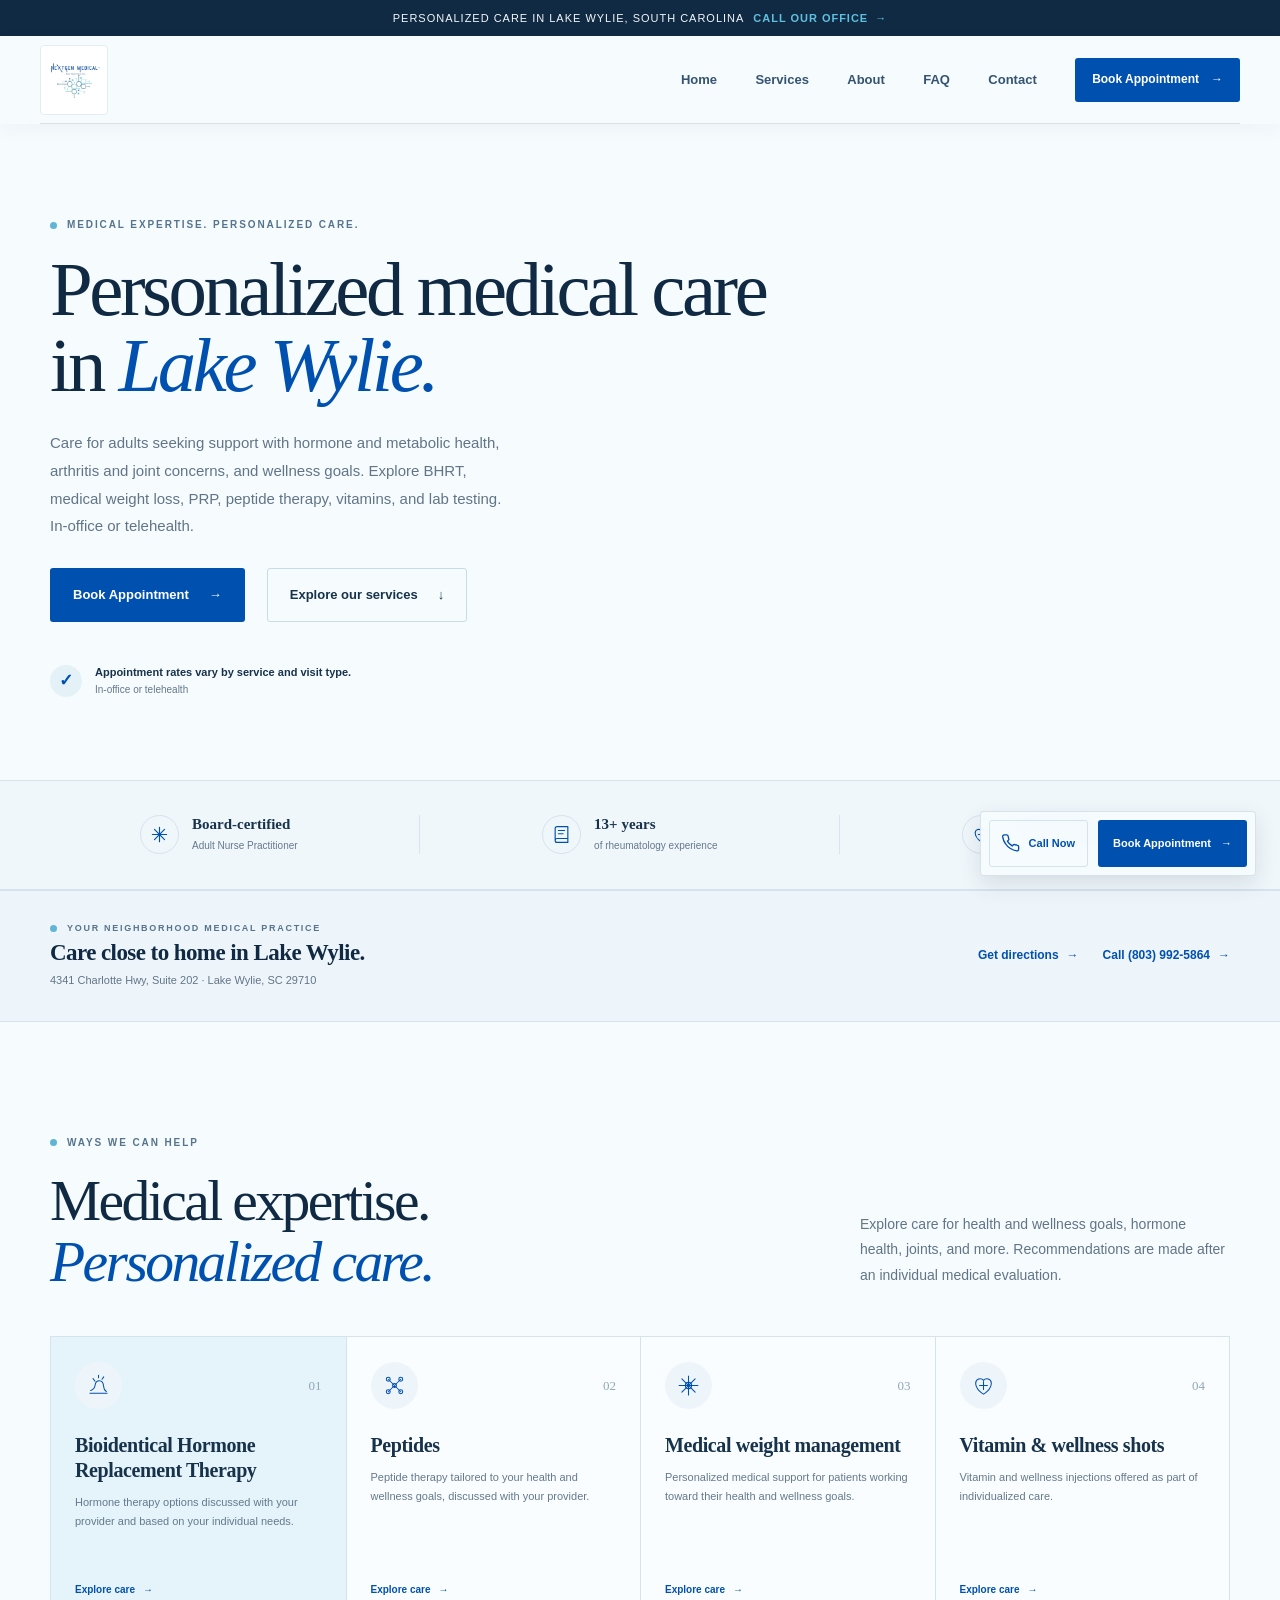
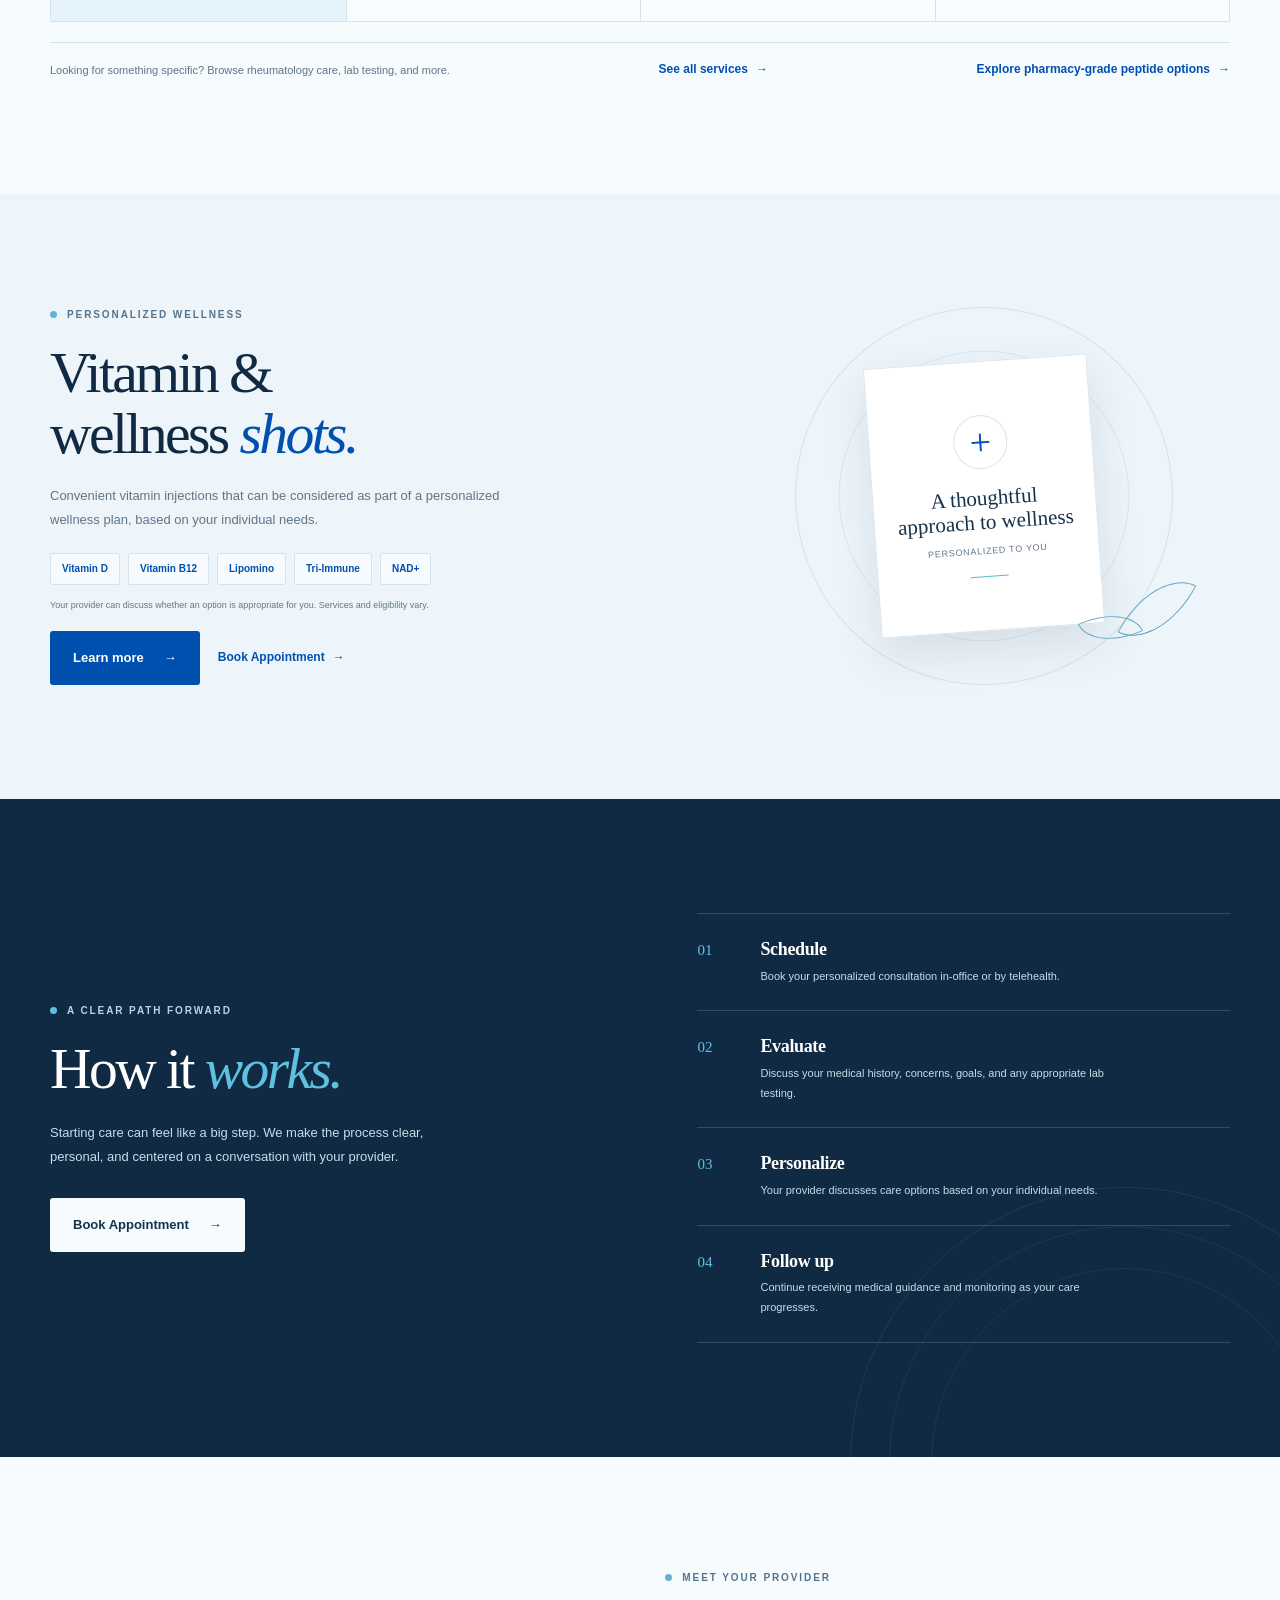
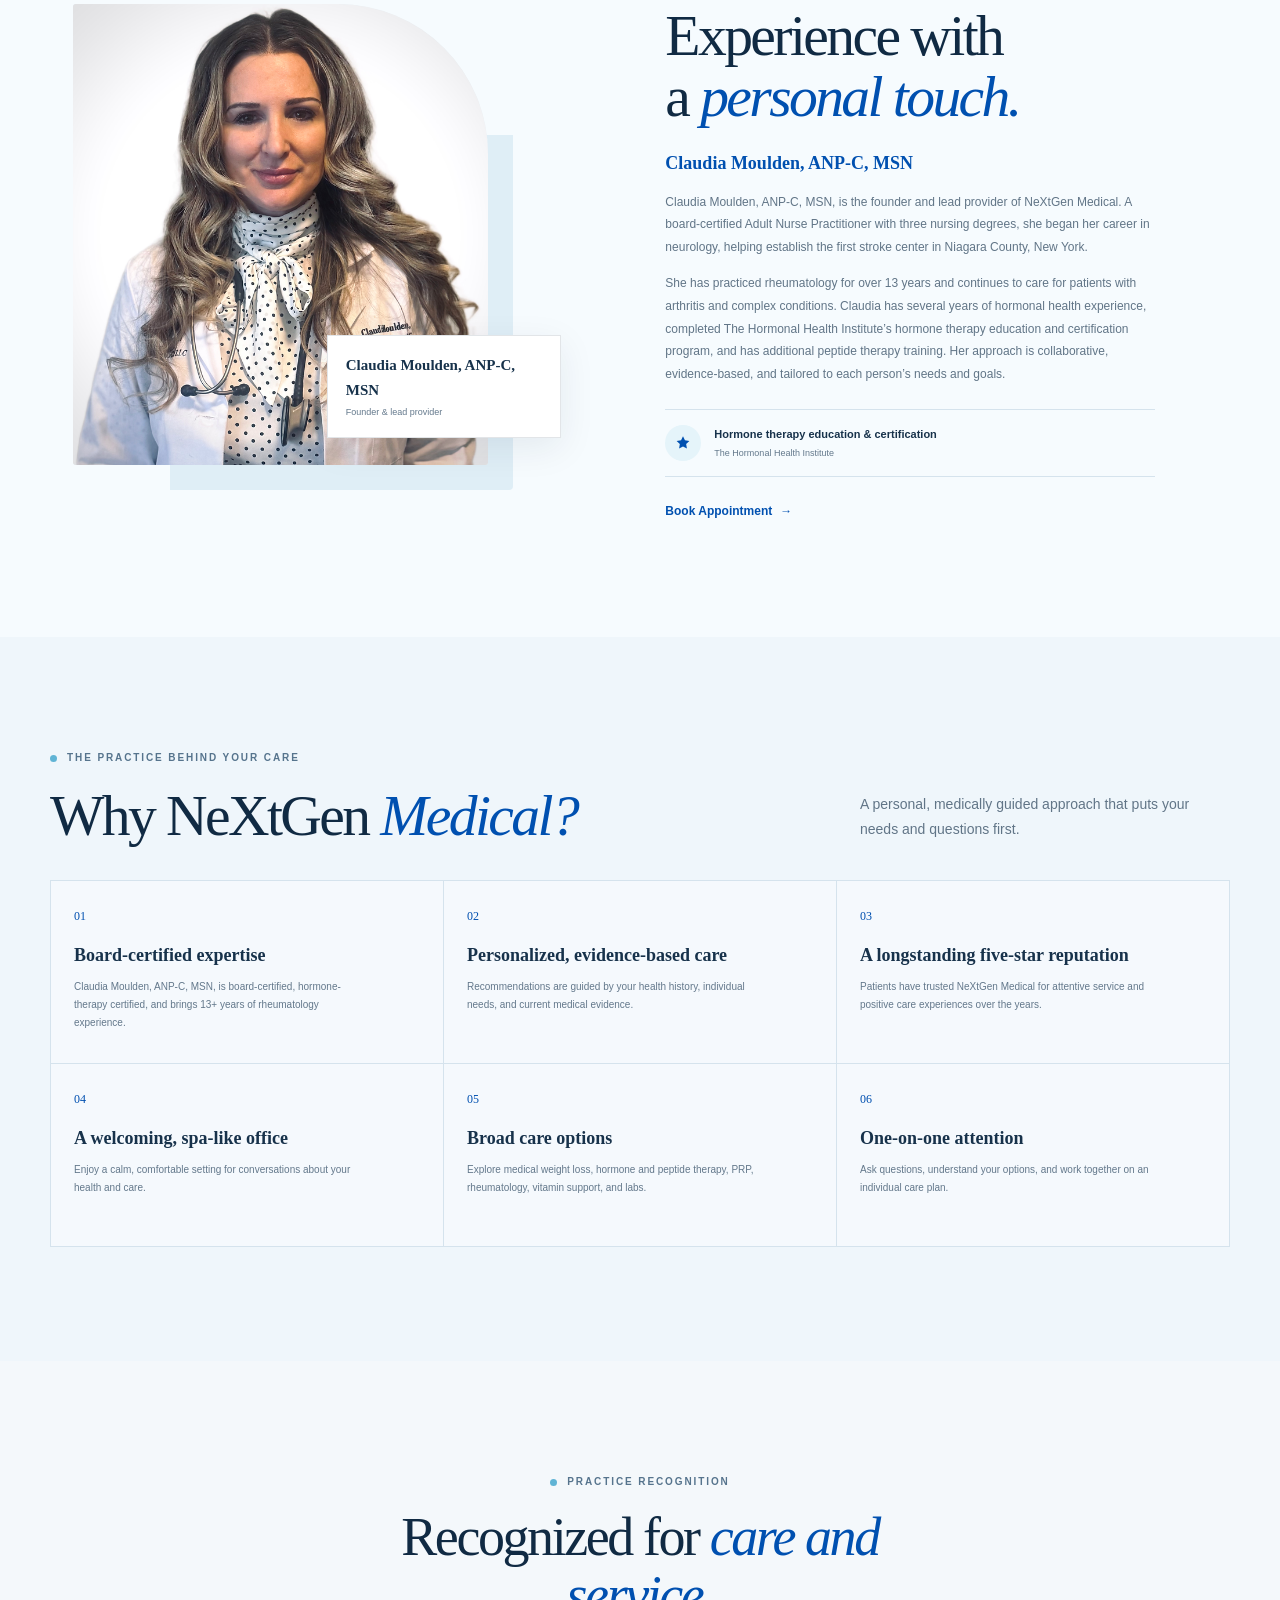
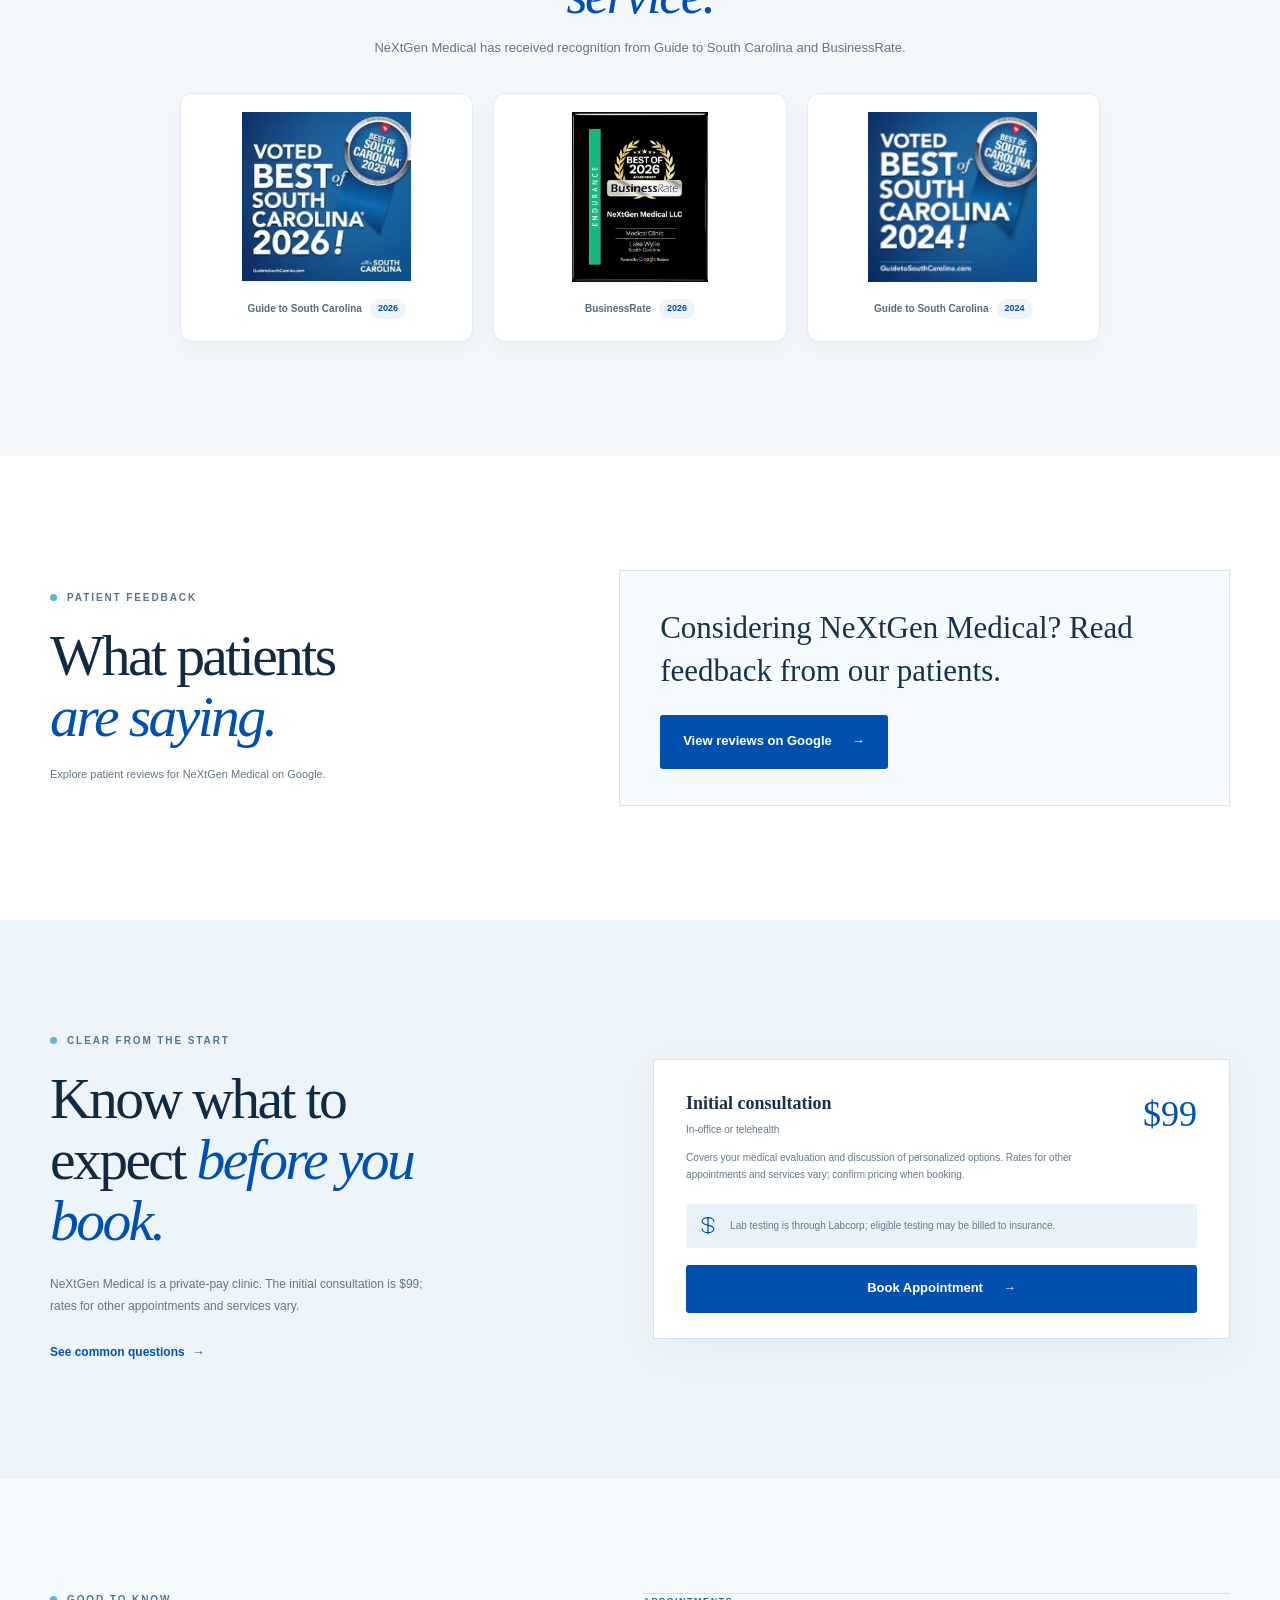
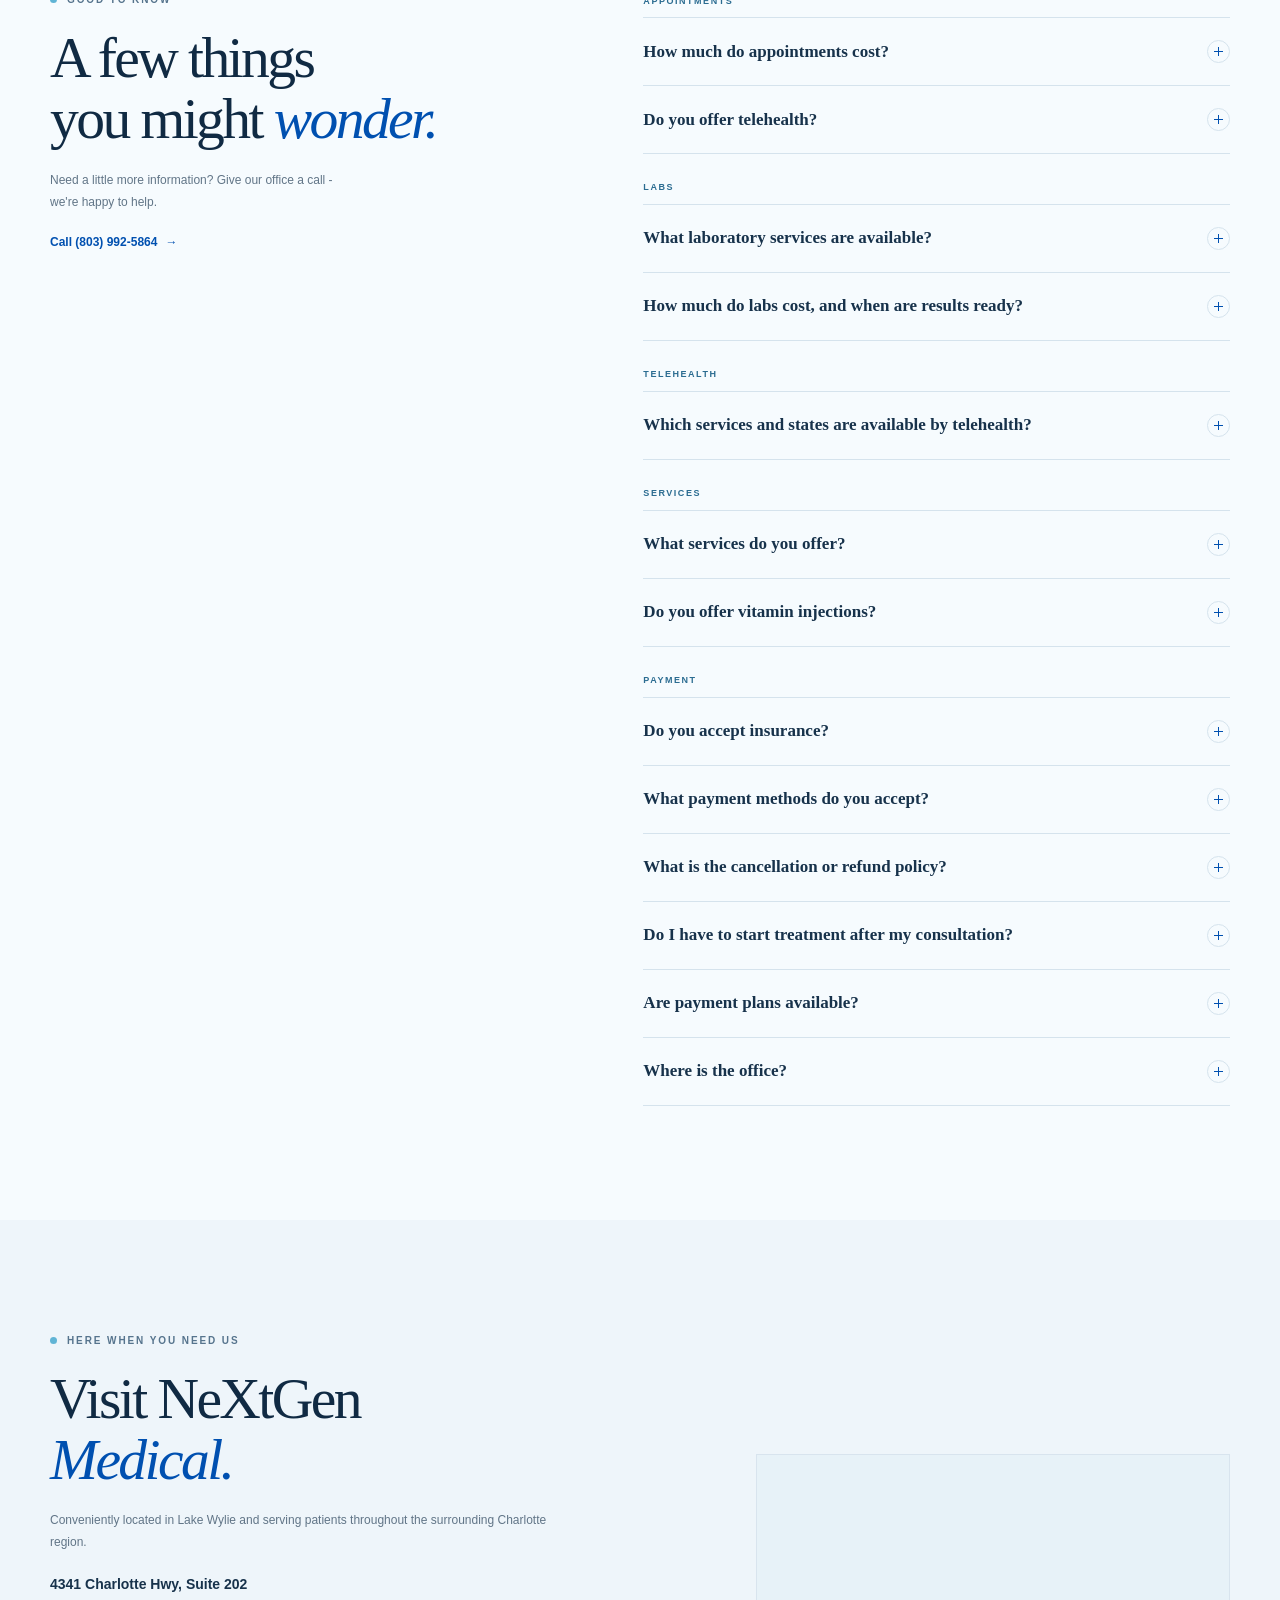
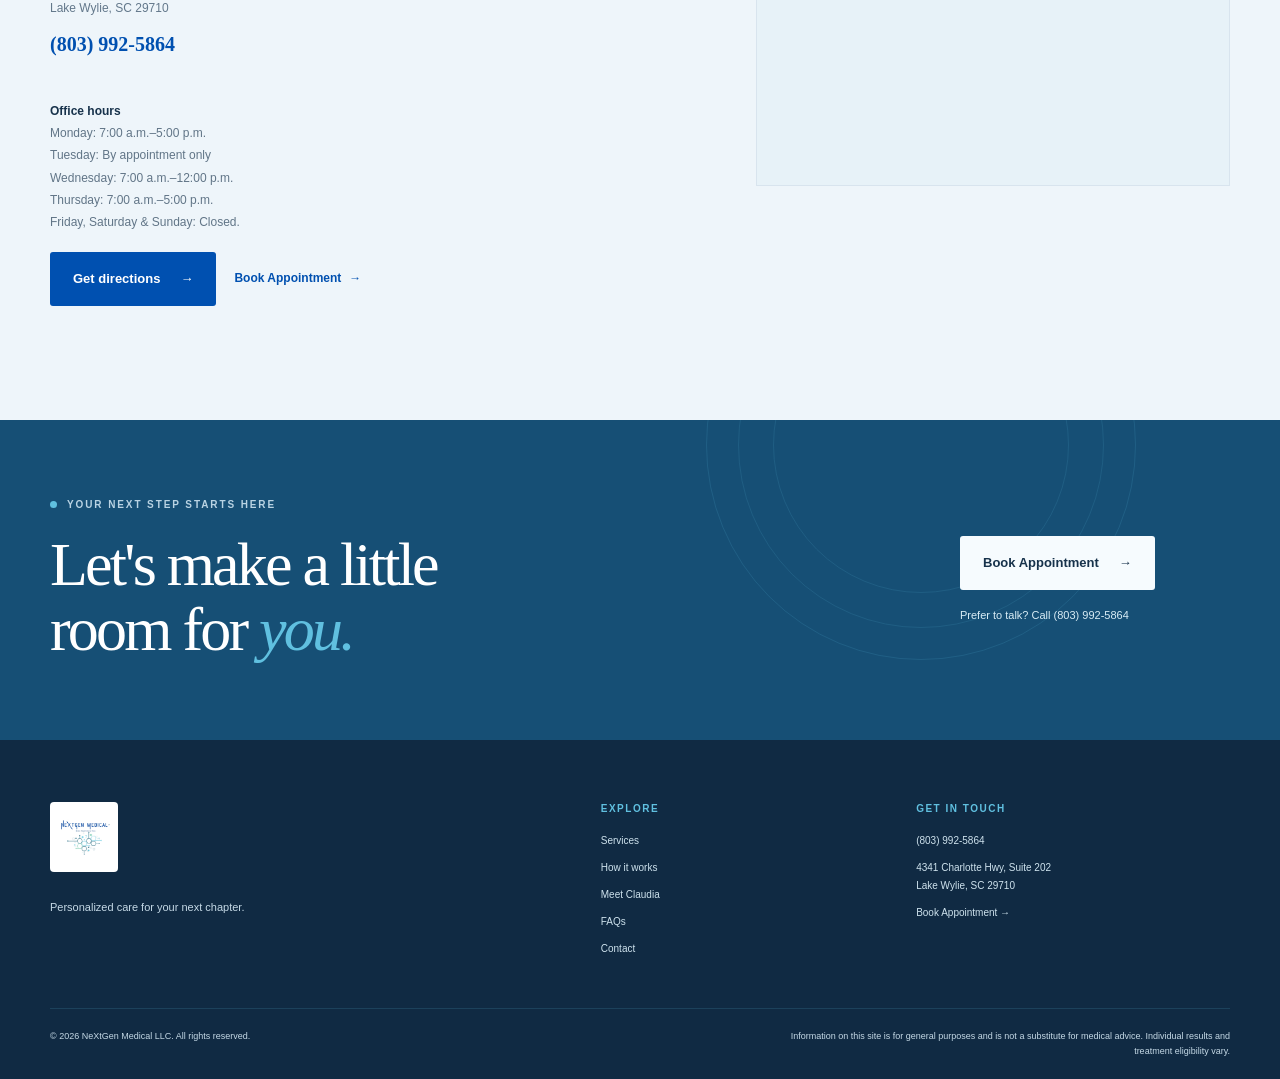
==== index.html @ d9eefd18 "Publish pending site updates Co-authored-by: Copilot <223556219+Copilot@users.noreply.github.com>" ====
<!doctype html>
<html lang="en">
  <head>
    <meta charset="utf-8">
    <meta name="viewport" content="width=device-width, initial-scale=1">
    <meta name="theme-color" content="#f6fbfe">
    <meta
      name="description"
      content="Adult medical care in Lake Wylie, SC: bioidentical hormone therapy, weight loss, arthritis and rheumatology care, PRP, peptides, vitamins, and labs."
    >
    <title>NeXtGen Medical | Adult Medical Care in Lake Wylie, SC</title>
    <link rel="canonical" href="https://www.nextgenmedicalllc.com/">
    <meta property="og:type" content="website">
    <meta property="og:site_name" content="NeXtGen Medical">
    <meta property="og:title" content="NeXtGen Medical | Adult Medical Care in Lake Wylie, SC">
    <meta property="og:description" content="Explore hormone therapy, medical weight loss, rheumatology, PRP, peptides, vitamins, and diagnostic lab care for adults in Lake Wylie, SC.">
    <meta property="og:url" content="https://www.nextgenmedicalllc.com/">
    <meta name="twitter:card" content="summary">
    <script type="application/ld+json">
      {
        "@context": "https://schema.org",
        "@type": "MedicalClinic",
        "name": "NeXtGen Medical LLC",
        "url": "https://www.nextgenmedicalllc.com/",
        "logo": "https://www.nextgenmedicalllc.com/assets/nextgen-medical-logo.avif",
        "telephone": "+1-803-992-5864",
        "description": "Adult medical care in Lake Wylie, South Carolina, including bioidentical hormone therapy, medical weight loss, peptide therapy, PRP, rheumatology, vitamin support, and diagnostic lab testing.",
        "address": {
          "@type": "PostalAddress",
          "streetAddress": "4341 Charlotte Hwy, Suite 202",
          "addressLocality": "Lake Wylie",
          "addressRegion": "SC",
          "postalCode": "29710",
          "addressCountry": "US"
        },
        "areaServed": {
          "@type": "City",
          "name": "Lake Wylie"
        },
        "openingHoursSpecification": [
          {
            "@type": "OpeningHoursSpecification",
            "dayOfWeek": [
              "https://schema.org/Monday",
              "https://schema.org/Thursday"
            ],
            "opens": "07:00",
            "closes": "17:00"
          },
          {
            "@type": "OpeningHoursSpecification",
            "dayOfWeek": "https://schema.org/Wednesday",
            "opens": "07:00",
            "closes": "12:00"
          },
          {
            "@type": "OpeningHoursSpecification",
            "dayOfWeek": "https://schema.org/Tuesday",
            "description": "By appointment only"
          }
        ],
        "founder": {
          "@type": "Person",
          "name": "Claudia Moulden",
          "jobTitle": "Board-certified Adult Nurse Practitioner",
          "honorificSuffix": "ANP-C, MSN"
        }
      }
    </script>
    <link rel="stylesheet" href="styles.min.css">
    <script src="script.min.js" defer></script>
  </head>
  <body>
    <a class="skip-link" href="#main">Skip to content</a>

    <div class="announcement">
      <span>Personalized care in Lake Wylie, South Carolina</span>
      <a href="tel:+18039925864">Call our office <span aria-hidden="true">&rarr;</span></a>
    </div>

    <header class="site-header">
      <div class="header-inner">
        <a class="brand" href="#top" aria-label="NeXtGen Medical home">
          <img class="brand-mark" src="assets/nextgen-medical-logo.avif" alt="" aria-hidden="true">
        </a>

        <button
          class="menu-toggle"
          type="button"
          aria-expanded="false"
          aria-controls="primary-navigation"
          aria-label="Open navigation menu"
        >
          <span></span>
          <span></span>
        </button>

        <nav class="site-nav" id="primary-navigation" aria-label="Main navigation">
          <a href="index.html">Home</a>
          <a href="services.html">Services</a>
          <a href="about.html">About</a>
          <a href="faq.html">FAQ</a>
          <a href="contact.html">Contact</a>
          <a class="button button-small button-dark nav-cta" href="https://d2oe0ra32qx05a.cloudfront.net/?practiceKey=k_1_97990" target="_blank" rel="noopener noreferrer">Book Appointment <span aria-hidden="true">&rarr;</span></a>
        </nav>
      </div>
    </header>

    <main id="main">
      <section class="hero section-wrap" id="top">
        <div class="hero-copy">
          <p class="eyebrow"><span class="eyebrow-dot"></span> Medical expertise. Personalized care.</p>
          <h1>Personalized medical care in <em>Lake Wylie.</em></h1>
          <p class="hero-intro">
            Care for adults seeking support with hormone and metabolic health, arthritis and
            joint concerns, and wellness goals. Explore BHRT, medical weight loss, PRP,
            peptide therapy, vitamins, and lab testing. In-office or telehealth.
          </p>
          <div class="hero-actions">
            <a class="button button-dark" href="https://d2oe0ra32qx05a.cloudfront.net/?practiceKey=k_1_97990" target="_blank" rel="noopener noreferrer">Book Appointment <span aria-hidden="true">&rarr;</span></a>
            <a class="button button-outline" href="services.html">Explore our services <span aria-hidden="true">&darr;</span></a>
          </div>
          <div class="hero-proof" aria-label="Practice highlights">
            <span class="proof-check" aria-hidden="true">&check;</span>
            <p><strong>Appointment rates vary by service and visit type.</strong><br>In-office or telehealth</p>
          </div>
        </div>
      </section>

      <section class="trust-strip" aria-label="Practice credentials">
        <div class="trust-inner">
          <div class="trust-item">
            <span class="trust-icon" aria-hidden="true">
              <svg viewBox="0 0 24 24" fill="none"><path d="M12 3v18M3 12h18M5.64 5.64l12.72 12.72m0-12.72L5.64 18.36" /></svg>
            </span>
            <span><strong>Board-certified</strong><small>Adult Nurse Practitioner</small></span>
          </div>
          <span class="trust-divider" aria-hidden="true"></span>
          <div class="trust-item">
            <span class="trust-icon" aria-hidden="true">
              <svg viewBox="0 0 24 24" fill="none"><path d="M4 19.5A2.5 2.5 0 0 1 6.5 17H20M6.5 2H20v20H6.5A2.5 2.5 0 0 1 4 19.5v-15A2.5 2.5 0 0 1 6.5 2Z" /><path d="M8 7h8M8 11h6" /></svg>
            </span>
            <span><strong>13+ years</strong><small>of rheumatology experience</small></span>
          </div>
          <span class="trust-divider" aria-hidden="true"></span>
          <div class="trust-item">
            <span class="trust-icon" aria-hidden="true">
              <svg viewBox="0 0 24 24" fill="none"><path d="M12 21s-8-4.35-8-11a4.5 4.5 0 0 1 8-2.83A4.5 4.5 0 0 1 20 10c0 6.65-8 11-8 11Z" /><path d="M8 12h8" /></svg>
            </span>
            <span><strong>Care that fits</strong><small>In-office and telehealth visits</small></span>
          </div>
        </div>
      </section>

      <section class="local-visit" aria-label="Visit our Lake Wylie office">
        <div class="section-wrap local-visit-inner">
          <div>
            <p class="eyebrow"><span class="eyebrow-dot"></span> Your neighborhood medical practice</p>
            <p class="local-visit-title">Care close to home in Lake Wylie.</p>
            <p class="local-visit-address">4341 Charlotte Hwy, Suite 202 <span aria-hidden="true">·</span> Lake Wylie, SC 29710</p>
          </div>
          <div class="local-visit-actions">
            <a class="text-link text-link-dark" href="https://maps.google.com/?q=4341+Charlotte+Highway+Suite+202+Lake+Wylie+SC+29710" target="_blank" rel="noopener noreferrer">Get directions <span aria-hidden="true">&rarr;</span></a>
            <a class="text-link text-link-dark" href="tel:+18039925864">Call (803) 992-5864 <span aria-hidden="true">&rarr;</span></a>
          </div>
        </div>
      </section>

      <section class="services section-wrap section-pad" id="services">
        <div class="section-heading">
          <div>
            <p class="eyebrow"><span class="eyebrow-dot"></span> Ways we can help</p>
            <h2>Medical expertise.<br><em>Personalized care.</em></h2>
          </div>
          <p class="section-lead">
            Explore care for health and wellness goals, hormone health, joints, and more.
            Recommendations are made after an individual medical evaluation.
          </p>
        </div>

        <div class="service-grid">
          <article class="service-card service-card-featured">
            <div class="service-card-top">
              <span class="service-icon" aria-hidden="true">
                <svg viewBox="0 0 32 32" fill="none"><path d="M6 22.5c3.6-1.2 5.3-3.7 5.7-7.1.4-3.5 2.3-5.6 5.3-5.6 3.6 0 5.3 3.2 5.5 7.1.2 3.4 1.1 5.3 3.5 6.8" /><path d="M5 26h22M11.5 10.5 9 7m11.5 1 2.2-3M16 6V3" /></svg>
              </span>
              <span class="card-number">01</span>
            </div>
            <h3>Bioidentical Hormone Replacement Therapy</h3>
            <p>Hormone therapy options discussed with your provider and based on your individual needs.</p>
            <a href="services/hormone-therapy.html">Explore care <span aria-hidden="true">&rarr;</span></a>
          </article>

          <article class="service-card">
            <div class="service-card-top">
              <span class="service-icon" aria-hidden="true">
                <svg viewBox="0 0 32 32" fill="none"><path d="m8 8 16 16m0-16L8 24M8 8h.01M24 8h.01M8 24h.01M24 24h.01M16 16h.01" /><circle cx="8" cy="8" r="2.5" /><circle cx="24" cy="8" r="2.5" /><circle cx="8" cy="24" r="2.5" /><circle cx="24" cy="24" r="2.5" /><circle cx="16" cy="16" r="2.5" /></svg>
              </span>
              <span class="card-number">02</span>
            </div>
            <h3>Peptides</h3>
            <p>Peptide therapy tailored to your health and wellness goals, discussed with your provider.</p>
            <a href="services/peptides.html">Explore care <span aria-hidden="true">&rarr;</span></a>
          </article>

          <article class="service-card">
            <div class="service-card-top">
              <span class="service-icon" aria-hidden="true">
                <svg viewBox="0 0 32 32" fill="none"><path d="M16 4v24M4 16h24M7.51 7.51l16.98 16.98m0-16.98L7.51 24.49" /><circle cx="16" cy="16" r="4" /></svg>
              </span>
              <span class="card-number">03</span>
            </div>
            <h3>Medical weight management</h3>
            <p>Personalized medical support for patients working toward their health and wellness goals.</p>
            <a href="services/weight-management.html">Explore care <span aria-hidden="true">&rarr;</span></a>
          </article>

          <article class="service-card">
            <div class="service-card-top">
              <span class="service-icon" aria-hidden="true">
                <svg viewBox="0 0 32 32" fill="none"><path d="M16 27s-10-5.6-10-14a5.7 5.7 0 0 1 10-3.6A5.7 5.7 0 0 1 26 13c0 8.4-10 14-10 14Z" /><path d="M11 16h10M16 11v10" /></svg>
              </span>
              <span class="card-number">04</span>
            </div>
            <h3>Vitamin &amp; wellness shots</h3>
            <p>Vitamin and wellness injections offered as part of individualized care.</p>
            <a href="services/vitamins.html">Explore care <span aria-hidden="true">&rarr;</span></a>
          </article>
        </div>
        <div class="services-more">
          <p>Looking for something specific? Browse rheumatology care, lab testing, and more.</p>
          <a class="text-link text-link-dark" href="services.html">See all services <span aria-hidden="true">&rarr;</span></a>
          <a class="text-link text-link-dark" href="services/peptides.html">Explore pharmacy-grade peptide options <span aria-hidden="true">&rarr;</span></a>
        </div>
      </section>

      <section class="vitamin-feature section-pad" id="vitamins">
        <div class="section-wrap vitamin-inner">
          <div class="vitamin-copy">
            <p class="eyebrow"><span class="eyebrow-dot"></span> Personalized wellness</p>
            <h2>Vitamin &amp;<br>wellness <em>shots.</em></h2>
            <p>Convenient vitamin injections that can be considered as part of a personalized wellness plan, based on your individual needs.</p>
            <div class="vitamin-options" aria-label="Available vitamin and wellness injections">
              <span>Vitamin D</span>
              <span>Vitamin B12</span>
              <span>Lipomino</span>
              <span>Tri-Immune</span>
              <span>NAD+</span>
            </div>
            <p class="vitamin-disclaimer">Your provider can discuss whether an option is appropriate for you. Services and eligibility vary.</p>
            <div class="vitamin-actions">
              <a class="button button-dark" href="services/vitamins.html">Learn more <span aria-hidden="true">&rarr;</span></a>
              <a class="text-link text-link-dark" href="https://d2oe0ra32qx05a.cloudfront.net/?practiceKey=k_1_97990" target="_blank" rel="noopener noreferrer">Book Appointment <span aria-hidden="true">&rarr;</span></a>
            </div>
          </div>
          <div class="vitamin-visual" aria-hidden="true">
            <span class="vitamin-circle vitamin-circle-one"></span>
            <span class="vitamin-circle vitamin-circle-two"></span>
            <div class="vitamin-card">
              <span class="vitamin-symbol">+</span>
              <span class="vitamin-card-title">A thoughtful<br>approach to wellness</span>
              <span class="vitamin-card-note">Personalized to you</span>
              <span class="vitamin-card-lines"></span>
            </div>
            <span class="vitamin-leaf vitamin-leaf-one"></span>
            <span class="vitamin-leaf vitamin-leaf-two"></span>
          </div>
        </div>
      </section>

      <section class="approach section-pad" id="approach">
        <div class="section-wrap approach-inner">
          <div class="approach-copy">
            <p class="eyebrow eyebrow-light"><span class="eyebrow-dot"></span> A clear path forward</p>
            <h2>How it <em>works.</em></h2>
            <p>
              Starting care can feel like a big step. We make the process clear, personal,
              and centered on a conversation with your provider.
            </p>
            <a class="button button-light" href="https://d2oe0ra32qx05a.cloudfront.net/?practiceKey=k_1_97990" target="_blank" rel="noopener noreferrer">Book Appointment <span aria-hidden="true">&rarr;</span></a>
          </div>
          <div class="approach-steps">
            <article class="step">
              <span class="step-number">01</span>
              <div><h3>Schedule</h3><p>Book your personalized consultation in-office or by telehealth.</p></div>
            </article>
            <article class="step">
              <span class="step-number">02</span>
              <div><h3>Evaluate</h3><p>Discuss your medical history, concerns, goals, and any appropriate lab testing.</p></div>
            </article>
            <article class="step">
              <span class="step-number">03</span>
              <div><h3>Personalize</h3><p>Your provider discusses care options based on your individual needs.</p></div>
            </article>
            <article class="step">
              <span class="step-number">04</span>
              <div><h3>Follow up</h3><p>Continue receiving medical guidance and monitoring as your care progresses.</p></div>
            </article>
          </div>
          <span class="approach-orbit" aria-hidden="true"></span>
        </div>
      </section>

      <section class="provider section-wrap section-pad" id="provider">
        <div class="provider-photo-wrap">
          <img
            src="assets/claudia-moulden.avif"
            alt="Claudia Moulden, ANP-C, MSN, board-certified Adult Nurse Practitioner at NeXtGen Medical"
            loading="lazy"
            decoding="async"
          >
          <div class="provider-note"><strong>Claudia Moulden, ANP-C, MSN</strong><small>Founder &amp; lead provider</small></div>
          <span class="provider-blob" aria-hidden="true"></span>
        </div>
        <div class="provider-copy">
          <p class="eyebrow"><span class="eyebrow-dot"></span> Meet your provider</p>
          <h2>Experience with<br>a <em>personal touch.</em></h2>
          <p class="provider-name">Claudia Moulden, ANP-C, MSN</p>
          <p>
            Claudia Moulden, ANP-C, MSN, is the founder and lead provider of NeXtGen
            Medical. A board-certified Adult Nurse Practitioner with three nursing
            degrees, she began her career in neurology, helping establish the first
            stroke center in Niagara County, New York.
          </p>
          <p>
            She has practiced rheumatology for over 13 years and continues to care
            for patients with arthritis and complex conditions. Claudia has several
            years of hormonal health experience, completed The Hormonal Health
            Institute’s hormone therapy education and certification program, and has
            additional peptide therapy training. Her approach is collaborative,
            evidence-based, and tailored to each person’s needs and goals.
          </p>
          <div class="credential">
            <span class="credential-icon" aria-hidden="true">
              <svg viewBox="0 0 24 24" fill="none"><path d="m12 3 2.6 5.3 5.9.9-4.3 4.2 1 5.9-5.2-2.8-5.2 2.8 1-5.9-4.3-4.2 5.9-.9L12 3Z" /></svg>
            </span>
            <span><strong>Hormone therapy education &amp; certification</strong><small>The Hormonal Health Institute</small></span>
          </div>
          <a class="text-link text-link-dark" href="https://d2oe0ra32qx05a.cloudfront.net/?practiceKey=k_1_97990" target="_blank" rel="noopener noreferrer">Book Appointment <span aria-hidden="true">&rarr;</span></a>
        </div>
      </section>

      <section class="why section-pad" id="why">
        <div class="section-wrap">
          <div class="section-heading">
            <div>
              <p class="eyebrow"><span class="eyebrow-dot"></span> The practice behind your care</p>
              <h2>Why NeXtGen <em>Medical?</em></h2>
            </div>
            <p class="section-lead">A personal, medically guided approach that puts your needs and questions first.</p>
          </div>
          <div class="why-grid">
            <article class="why-card"><span class="why-number">01</span><h3>Board-certified expertise</h3><p>Claudia Moulden, ANP-C, MSN, is board-certified, hormone-therapy certified, and brings 13+ years of rheumatology experience.</p></article>
            <article class="why-card"><span class="why-number">02</span><h3>Personalized, evidence-based care</h3><p>Recommendations are guided by your health history, individual needs, and current medical evidence.</p></article>
            <article class="why-card"><span class="why-number">03</span><h3>A longstanding five-star reputation</h3><p>Patients have trusted NeXtGen Medical for attentive service and positive care experiences over the years.</p></article>
            <article class="why-card"><span class="why-number">04</span><h3>A welcoming, spa-like office</h3><p>Enjoy a calm, comfortable setting for conversations about your health and care.</p></article>
            <article class="why-card"><span class="why-number">05</span><h3>Broad care options</h3><p>Explore medical weight loss, hormone and peptide therapy, PRP, rheumatology, vitamin support, and labs.</p></article>
            <article class="why-card"><span class="why-number">06</span><h3>One-on-one attention</h3><p>Ask questions, understand your options, and work together on an individual care plan.</p></article>
          </div>
        </div>
      </section>

      <section class="awards section-pad" aria-labelledby="awards-heading">
        <div class="section-wrap awards-inner">
          <div class="awards-copy">
            <p class="eyebrow"><span class="eyebrow-dot"></span> Practice recognition</p>
            <h2 id="awards-heading">Recognized for <em>care and service.</em></h2>
            <p>NeXtGen Medical has received recognition from Guide to South Carolina and BusinessRate.</p>
          </div>
          <div class="awards-grid">
            <figure class="award-card">
              <img class="award-badge" src="assets/best-of-south-carolina-2026.png" alt="Voted Best of South Carolina 2026 award from Guide to South Carolina" width="185" height="184" loading="lazy" decoding="async">
              <figcaption>Guide to South Carolina <span>2026</span></figcaption>
            </figure>
            <figure class="award-card">
              <img class="award-badge" src="assets/businessrate-best-of-2026.png" alt="BusinessRate Best of 2026 Award Winner plaque for NeXtGen Medical LLC, Medical Clinic, Lake Wylie, South Carolina" width="210" height="263" loading="lazy" decoding="async">
              <figcaption>BusinessRate <span>2026</span></figcaption>
            </figure>
            <figure class="award-card">
              <img class="award-badge" src="assets/best-of-south-carolina-2024.png" alt="Voted Best of South Carolina 2024 award from Guide to South Carolina" width="165" height="165" loading="lazy" decoding="async">
              <figcaption>Guide to South Carolina <span>2024</span></figcaption>
            </figure>
          </div>
        </div>
      </section>

      <section class="testimonials section-pad" id="reviews">
        <div class="section-wrap testimonial-inner">
          <div class="testimonial-heading">
            <p class="eyebrow"><span class="eyebrow-dot"></span> Patient feedback</p>
            <h2>What patients<br><em>are saying.</em></h2>
            <p>Explore patient reviews for NeXtGen Medical on Google.</p>
          </div>
          <div class="testimonial-card">
            <p>Considering NeXtGen Medical? Read feedback from our patients.</p>
            <a class="button button-dark" href="https://share.google/MVL7tBTQsrg0n344Q" target="_blank" rel="noopener noreferrer">View reviews on Google <span aria-hidden="true">&rarr;</span></a>
          </div>
        </div>
      </section>

      <section class="pricing section-pad" id="pricing">
        <div class="section-wrap pricing-inner">
          <div class="pricing-copy">
            <p class="eyebrow"><span class="eyebrow-dot"></span> Clear from the start</p>
            <h2>Know what to<br>expect <em>before you book.</em></h2>
            <p>NeXtGen Medical is a private-pay clinic. The initial consultation is $99; rates for other appointments and services vary.</p>
            <a class="text-link text-link-dark" href="#faq">See common questions <span aria-hidden="true">&rarr;</span></a>
          </div>
          <div class="price-card">
            <div class="price-row">
              <div><span class="price-label">Initial consultation</span><span class="price-detail">In-office or telehealth</span></div>
              <span class="price-amount">$99</span>
            </div>
            <p class="price-includes">Covers your medical evaluation and discussion of personalized options. Rates for other appointments and services vary; confirm pricing when booking.</p>
            <div class="price-footnote">
              <span class="footnote-icon" aria-hidden="true">
                <svg viewBox="0 0 24 24" fill="none"><path d="M12 3v18m-7-5.5C5 18 8 20 12 20s7-2 7-4.5-3-3.5-7-4.5-7-2-7-4.5S8 2 12 2s7 2 7 4.5" /></svg>
              </span>
              Lab testing is through Labcorp; eligible testing may be billed to insurance.
            </div>
            <a class="button button-dark price-cta" href="https://d2oe0ra32qx05a.cloudfront.net/?practiceKey=k_1_97990" target="_blank" rel="noopener noreferrer">Book Appointment <span aria-hidden="true">&rarr;</span></a>
          </div>
        </div>
      </section>

      <section class="faq section-wrap section-pad" id="faq">
        <div class="faq-heading">
          <p class="eyebrow"><span class="eyebrow-dot"></span> Good to know</p>
          <h2>A few things<br>you might <em>wonder.</em></h2>
          <p>Need a little more information? Give our office a call - we're happy to help.</p>
          <a class="text-link text-link-dark" href="tel:+18039925864">Call (803) 992-5864 <span aria-hidden="true">&rarr;</span></a>
        </div>
        <div class="faq-list">
          <h3 class="faq-category">Appointments</h3>
          <details class="faq-item">
            <summary>How much do appointments cost?<span aria-hidden="true"></span></summary>
            <p>The initial consultation is $99, in-office or by telehealth. Rates for other appointments and services vary; check the online scheduler or call the practice to confirm current pricing.</p>
          </details>
          <details class="faq-item">
            <summary>Do you offer telehealth?<span aria-hidden="true"></span></summary>
            <p>Yes. Consultations are available in-office or by telehealth. Ask the practice about availability and whether telehealth is appropriate for the care you are seeking.</p>
          </details>
          <h3 class="faq-category">Labs</h3>
          <details class="faq-item">
            <summary>What laboratory services are available?<span aria-hidden="true"></span></summary>
            <p>Labcorp testing is available. Your provider can discuss which testing may be appropriate for your care.</p>
          </details>
          <details class="faq-item">
            <summary>How much do labs cost, and when are results ready?<span aria-hidden="true"></span></summary>
            <p>Testing costs and result timing depend on the specific test. Eligible Labcorp testing may be billed to insurance. Contact the practice or Labcorp to confirm costs and expected timing before testing.</p>
          </details>
          <h3 class="faq-category">Telehealth</h3>
          <details class="faq-item">
            <summary>Which services and states are available by telehealth?<span aria-hidden="true"></span></summary>
            <p>Availability depends on the service and where you are located. Contact the practice to confirm whether telehealth is available for your needs and location.</p>
          </details>
          <h3 class="faq-category">Services</h3>
          <details class="faq-item">
            <summary>What services do you offer?<span aria-hidden="true"></span></summary>
            <p>Services include medical weight management, hormone therapy, rheumatology care, PRP, joint treatments, peptides, NAD+, vitamin injections, and lab testing. Explore the <a href="services.html">services page</a> for more details.</p>
          </details>
          <details class="faq-item">
            <summary>Do you offer vitamin injections?<span aria-hidden="true"></span></summary>
            <p>The practice lists Vitamin D, Vitamin B12, Lipomino, and Tri-Immune injections. Ask your provider whether an option is appropriate for you.</p>
          </details>
          <h3 class="faq-category">Payment</h3>
          <details class="faq-item">
            <summary>Do you accept insurance?<span aria-hidden="true"></span></summary>
            <p>NeXtGen Medical is a private-pay clinic and does not accept insurance for services or treatments. Eligible Labcorp testing may be billed to insurance.</p>
          </details>
          <details class="faq-item">
            <summary>What payment methods do you accept?<span aria-hidden="true"></span></summary>
            <p>Major credit and debit cards, Apple Pay, and HSA/FSA cards when applicable. Payment is due at the time of service.</p>
          </details>
          <details class="faq-item">
            <summary>What is the cancellation or refund policy?<span aria-hidden="true"></span></summary>
            <p>Policies can depend on the appointment or service. Contact the practice directly for current cancellation and refund terms before booking or purchasing a treatment.</p>
          </details>
          <details class="faq-item">
            <summary>Do I have to start treatment after my consultation?<span aria-hidden="true"></span></summary>
            <p>No. Your provider will discuss appropriate options and any associated costs with you before you decide whether to proceed with treatment.</p>
          </details>
          <details class="faq-item">
            <summary>Are payment plans available?<span aria-hidden="true"></span></summary>
            <p>Financing options may be available depending on your treatment plan. The team can review what's available during your consultation.</p>
          </details>
          <details class="faq-item">
            <summary>Where is the office?<span aria-hidden="true"></span></summary>
            <p>Find NeXtGen Medical at 4341 Charlotte Highway, Suite 202, Lake Wylie, SC 29710.</p>
          </details>
        </div>
      </section>

      <section class="location section-pad" id="contact">
        <div class="section-wrap location-inner">
          <div class="location-copy">
            <p class="eyebrow"><span class="eyebrow-dot"></span> Here when you need us</p>
            <h2>Visit NeXtGen <em>Medical.</em></h2>
            <p>Conveniently located in Lake Wylie and serving patients throughout the surrounding Charlotte region.</p>
            <address>
              <strong>4341 Charlotte Hwy, Suite 202</strong><br>
              Lake Wylie, SC 29710
            </address>
            <a class="location-phone" href="tel:+18039925864">(803) 992-5864</a>
            <p class="location-hours"><strong>Office hours</strong>Monday: 7:00 a.m.–5:00 p.m.<br>Tuesday: By appointment only<br>Wednesday: 7:00 a.m.–12:00 p.m.<br>Thursday: 7:00 a.m.–5:00 p.m.<br>Friday, Saturday &amp; Sunday: Closed.</p>
            <div class="location-actions">
              <a class="button button-dark" href="https://maps.google.com/?q=4341+Charlotte+Highway+Suite+202+Lake+Wylie+SC+29710" target="_blank" rel="noopener noreferrer">Get directions <span aria-hidden="true">&rarr;</span></a>
              <a class="text-link text-link-dark" href="https://d2oe0ra32qx05a.cloudfront.net/?practiceKey=k_1_97990" target="_blank" rel="noopener noreferrer">Book Appointment <span aria-hidden="true">&rarr;</span></a>
            </div>
          </div>
          <div class="location-map-wrap">
            <iframe
              class="location-map"
              src="https://www.google.com/maps?q=4341+Charlotte+Hwy,+Suite+202,+Lake+Wylie,+SC+29710&amp;output=embed"
              title="Google Map showing NeXtGen Medical at 4341 Charlotte Hwy, Suite 202, Lake Wylie, SC 29710"
              loading="lazy"
              referrerpolicy="no-referrer-when-downgrade"
            ></iframe>
          </div>
        </div>
      </section>

      <section class="final-cta">
        <div class="final-cta-inner section-wrap">
          <div>
            <p class="eyebrow eyebrow-light"><span class="eyebrow-dot"></span> Your next step starts here</p>
            <h2>Let's make a little<br>room for <em>you.</em></h2>
          </div>
          <div class="final-cta-actions">
            <a class="button button-light" href="https://d2oe0ra32qx05a.cloudfront.net/?practiceKey=k_1_97990" target="_blank" rel="noopener noreferrer">Book Appointment <span aria-hidden="true">&rarr;</span></a>
            <a class="final-phone" href="tel:+18039925864">Prefer to talk? Call (803) 992-5864</a>
          </div>
          <span class="cta-sun" aria-hidden="true"></span>
        </div>
      </section>
    </main>

    <footer class="site-footer">
      <div class="section-wrap footer-main">
        <div class="footer-brand">
          <a class="brand brand-light" href="#top" aria-label="NeXtGen Medical home">
            <img class="brand-mark" src="assets/nextgen-medical-logo.avif" alt="" aria-hidden="true">
          </a>
          <p>Personalized care for your next chapter.</p>
        </div>
        <div class="footer-column">
          <h2>Explore</h2>
          <a href="services.html">Services</a>
          <a href="#approach">How it works</a>
          <a href="about.html">Meet Claudia</a>
          <a href="faq.html">FAQs</a>
          <a href="contact.html">Contact</a>
        </div>
        <div class="footer-column">
          <h2>Get in touch</h2>
          <a href="tel:+18039925864">(803) 992-5864</a>
          <a href="contact.html">4341 Charlotte Hwy, Suite 202<br>Lake Wylie, SC 29710</a>
          <a href="https://d2oe0ra32qx05a.cloudfront.net/?practiceKey=k_1_97990" target="_blank" rel="noopener noreferrer">Book Appointment <span aria-hidden="true">&rarr;</span></a>
        </div>
      </div>
      <div class="section-wrap footer-bottom">
        <p>&copy; <span id="current-year">2026</span> NeXtGen Medical LLC. All rights reserved.</p>
        <p>Information on this site is for general purposes and is not a substitute for medical advice. Individual results and treatment eligibility vary.</p>
      </div>
    </footer>

    <div class="mobile-booking" aria-label="Quick contact">
      <a class="mobile-call" href="tel:+18039925864" aria-label="Call NeXtGen Medical">
        <svg viewBox="0 0 24 24" fill="none" aria-hidden="true"><path d="M21 16.4v3a2 2 0 0 1-2.2 2A19.8 19.8 0 0 1 10.2 18a19.5 19.5 0 0 1-6-6 19.8 19.8 0 0 1-3.4-8.6A2 2 0 0 1 2.8 1.2h3a2 2 0 0 1 2 1.7c.1 1 .4 2 .7 2.9a2 2 0 0 1-.5 2.1L6.8 9.1a16 16 0 0 0 6 6l1.2-1.2a2 2 0 0 1 2.1-.5c.9.3 1.9.6 2.9.7a2 2 0 0 1 2 2.3Z" /></svg>
      </a>
      <a class="button button-dark" href="https://d2oe0ra32qx05a.cloudfront.net/?practiceKey=k_1_97990" target="_blank" rel="noopener noreferrer">Book Appointment <span aria-hidden="true">&rarr;</span></a>
    </div>
  </body>
</html>
---- styles.min.css ----
:root{color-scheme:light;--ink:#17324b;--ink-deep:#102a43;--muted:#617587;--brand-blue:#0050b0;--brand-aqua:#60c0e0;--cream:#f6fbfe;--cream-deep:#eaf5fa;--white:#fff;--line:#d5e3ed;--serif:"Iowan Old Style","Palatino Linotype","Book Antiqua",Georgia,serif;--sans:"Avenir Next",Avenir,"Segoe UI",sans-serif;--content:1180px;}*{box-sizing:border-box;}html{scroll-behavior:smooth;scroll-padding-top:108px;}body{margin:0;background:var(--cream);color:var(--ink);font-family:var(--sans);font-size:16px;line-height:1.65;-webkit-font-smoothing:antialiased;}body,button,a{-webkit-tap-highlight-color:transparent;}img,svg{display:block;}img{max-width:100%;}a{color:inherit;text-decoration:none;}button,a{touch-action:manipulation;}a:focus-visible,button:focus-visible,summary:focus-visible{outline:3px solid #0050b0;outline-offset:4px;}.skip-link{position:fixed;z-index:20;top:10px;left:10px;transform:translateY(-150%);border-radius:4px;padding:10px 14px;background:var(--white);color:var(--ink);font-weight:700;}.skip-link:focus{transform:translateY(0);}.section-wrap{width:min(var(--content),calc(100% - 80px));margin-inline:auto;}.section-pad{padding-block:114px;}.announcement{display:flex;min-height:36px;align-items:center;justify-content:center;gap:9px;background:var(--ink-deep);color:#f1f7fb;font-size:11px;font-weight:500;letter-spacing:0.09em;text-transform:uppercase;}.announcement a{color:var(--brand-aqua);font-weight:700;}.announcement a span{margin-left:3px;}.site-header{position:sticky;top:0;z-index:10;background:var(--cream);box-shadow:0 5px 18px rgba(16,42,67,0.04);}.header-inner{display:flex;width:min(1320px,calc(100% - 80px));min-height:88px;align-items:center;justify-content:space-between;margin-inline:auto;border-bottom:1px solid rgba(16,42,67,0.12);}.brand{display:inline-flex;align-items:center;gap:10px;flex-shrink:0;}.brand-mark{width:68px;height:70px;flex:0 0 auto;border:1px solid #e2edf4;border-radius:4px;padding:3px;background:#fff;object-fit:contain;}.site-nav{display:flex;align-items:center;gap:clamp(20px,3vw,42px);color:#355471;font-size:13px;font-weight:600;}.site-nav>a:not(.button){transition:color 160ms ease;}.site-nav>a:not(.button):hover,.footer-column a:hover{color:#007bb9;}.menu-toggle{display:none;}.button{display:inline-flex;min-height:54px;align-items:center;justify-content:center;gap:20px;border:1px solid transparent;border-radius:3px;padding:13px 22px;font-family:var(--sans);font-size:13px;font-weight:700;line-height:1.3;transition:background 170ms ease,color 170ms ease,transform 170ms ease;}.button:hover{transform:translateY(-2px);}.button-dark{background:var(--brand-blue);color:var(--white);}.button-dark:hover{background:var(--ink-deep);}.button-outline{border-color:#c6dce9;background:transparent;color:var(--ink);}.button-outline:hover{border-color:var(--brand-blue);background:#e5f4fa;}.button-small{min-height:44px;gap:12px;padding:10px 16px;font-size:12px;}.button-light{background:var(--cream);color:var(--ink);}.button-light:hover{background:var(--brand-aqua);}.hero{display:grid;min-height:0;grid-template-columns:1fr;align-items:center;padding-block:82px;}.hero-copy{max-width:760px;padding-top:12px;}.eyebrow{display:flex;align-items:center;gap:10px;margin:0 0 20px;color:#56748d;font-size:10px;font-weight:700;letter-spacing:0.19em;line-height:1.4;text-transform:uppercase;}.eyebrow-dot{width:7px;height:7px;border-radius:50%;background:#60b4d5;}h1,h2,h3,p{margin-top:0;}h1,h2{margin-bottom:0;color:var(--ink-deep);font-family:var(--serif);font-weight:400;letter-spacing:-0.045em;}h1{font-size:clamp(54px,6vw,78px);line-height:0.99;}h1 em,h2 em{color:var(--brand-blue);font-weight:400;}.hero-intro{max-width:460px;margin:25px 0 28px;color:#617587;font-size:15px;line-height:1.85;}.hero-actions{display:flex;align-items:center;gap:22px;flex-wrap:wrap;}.text-link{display:inline-flex;align-items:center;gap:8px;color:#56748d;font-size:12px;font-weight:700;}.text-link:hover{color:#007bb9;}.hero-proof{display:flex;align-items:center;gap:13px;margin-top:42px;}.proof-avatars{display:flex;padding-left:2px;}.avatar{display:grid;width:31px;height:31px;place-items:center;border:2px solid var(--cream);border-radius:50%;margin-left:-5px;color:white;font-family:var(--serif);font-size:12px;font-weight:700;}.avatar-one{background:#0050a0;}.avatar-two{background:#60b4d5;}.avatar-three{background:#153b60;}.hero-proof p{margin:0;color:#64798c;font-size:10px;line-height:1.6;}.proof-check{display:grid;width:32px;height:32px;place-items:center;border-radius:50%;background:#e4f2f8;color:var(--brand-blue);font-size:17px;font-weight:700;}.hero-proof strong{color:var(--ink);font-size:11px;}.local-visit{border-block:1px solid var(--line);background:#eef5fa;}.local-visit-inner{display:flex;min-height:130px;align-items:center;justify-content:space-between;gap:24px;padding-block:20px;}.local-visit .eyebrow{margin-bottom:4px;font-size:9px;}.local-visit-title{margin:0;color:var(--ink-deep);font-family:var(--serif);font-size:23px;font-weight:600;letter-spacing:-0.025em;line-height:1.3;}.local-visit-address{margin:3px 0 0;color:var(--muted);font-size:11px;}.local-visit-actions{display:flex;flex-wrap:wrap;gap:24px;}.trust-strip{border-block:1px solid var(--line);background:#f0f7fb;}.trust-inner{display:flex;width:min(1000px,calc(100% - 80px));min-height:108px;align-items:center;justify-content:space-between;gap:28px;margin-inline:auto;}.trust-item{display:flex;align-items:center;gap:13px;}.trust-icon{display:grid;width:39px;height:39px;flex:0 0 39px;place-items:center;border:1px solid #d5e3ed;border-radius:50%;}.trust-icon svg{width:19px;stroke:var(--brand-blue);stroke-linecap:round;stroke-linejoin:round;stroke-width:1.45;}.trust-item strong,.trust-item small{display:block;}.trust-item strong{color:var(--ink);font-family:var(--serif);font-size:15px;font-weight:600;line-height:1.3;}.trust-item small{margin-top:3px;color:#64798c;font-size:10px;}.trust-divider{width:1px;height:39px;background:#d8e4ee;}.section-heading{display:flex;align-items:end;justify-content:space-between;gap:60px;margin-bottom:44px;}h2{font-size:clamp(41px,4.5vw,58px);line-height:1.06;}.section-lead{max-width:370px;margin:0 0 4px;color:var(--muted);font-size:14px;line-height:1.8;}.service-grid{display:grid;grid-template-columns:repeat(4,1fr);border:1px solid var(--line);background:rgba(255,255,255,0.45);}.service-card{display:flex;min-height:284px;flex-direction:column;padding:25px 24px 22px;}.service-card + .service-card{border-left:1px solid var(--line);}.service-card-featured{background:#e5f4fa;}.service-card-top{display:flex;align-items:center;justify-content:space-between;margin-bottom:24px;}.service-icon{display:grid;width:47px;height:47px;place-items:center;border-radius:50%;background:#eef5fa;}.service-icon svg{width:25px;stroke:var(--brand-blue);stroke-linecap:round;stroke-linejoin:round;stroke-width:1.35;}.card-number{color:#91a7b8;font-family:var(--serif);font-size:13px;}.service-card h3,.step h3{margin-bottom:10px;color:var(--ink);font-family:var(--serif);font-size:20px;font-weight:600;letter-spacing:-0.02em;line-height:1.25;}.service-card p{margin-bottom:19px;color:#64798c;font-size:11px;line-height:1.75;}.service-card a{display:inline-flex;align-items:center;gap:8px;margin-top:auto;color:var(--brand-blue);font-size:10px;font-weight:700;}.service-card a:hover{color:#007bb9;}.service-note{margin:15px 0 0;color:#64798c;font-size:10px;}.services-more{display:flex;align-items:center;justify-content:space-between;gap:20px;margin-top:20px;border-top:1px solid var(--line);padding-top:17px;}.services-more p{margin:0;color:var(--muted);font-size:11px;}.vitamin-feature{overflow:hidden;background:#edf5fa;}.vitamin-inner{display:grid;grid-template-columns:1fr 0.9fr;align-items:center;gap:12%;}.vitamin-copy{max-width:490px;}.vitamin-copy>p:not(.eyebrow,.vitamin-disclaimer){margin:20px 0;color:var(--muted);font-size:13px;line-height:1.85;}.vitamin-options{display:flex;flex-wrap:wrap;gap:8px;margin-top:21px;}.vitamin-options span{border:1px solid #d5e3ed;border-radius:2px;padding:7px 11px;background:rgba(255,255,255,0.6);color:var(--brand-blue);font-size:10px;font-weight:700;}.vitamin-disclaimer{margin:13px 0 18px;color:#63788b;font-size:9px;line-height:1.65;}.vitamin-actions,.location-actions{display:flex;align-items:center;gap:18px;flex-wrap:wrap;}.vitamin-visual{position:relative;display:grid;min-height:355px;place-items:center;}.vitamin-circle{position:absolute;display:block;width:min(100%,350px);aspect-ratio:1;border:1px solid #d5e3ed;border-radius:50%;}.vitamin-circle-one{transform:scale(0.83);}.vitamin-circle-two{transform:scale(1.08);}.vitamin-card{position:relative;z-index:1;display:flex;width:224px;min-height:270px;flex-direction:column;align-items:center;justify-content:center;border:1px solid #d8e4ee;background:var(--white);box-shadow:0 18px 45px rgba(16,42,67,0.11);text-align:center;transform:rotate(-4deg);}.vitamin-symbol{display:grid;width:54px;height:54px;place-items:center;border:1px solid #d5e3ed;border-radius:50%;color:#0050b0;font-family:var(--serif);font-size:38px;line-height:1;}.vitamin-card-title{margin-top:18px;color:var(--ink);font-family:var(--serif);font-size:21px;line-height:1.13;}.vitamin-card-note{margin-top:10px;color:#63788b;font-size:9px;letter-spacing:0.08em;text-transform:uppercase;}.vitamin-card-lines{width:38px;height:1px;margin-top:17px;background:#60b4d5;}.vitamin-leaf{position:absolute;z-index:2;width:48px;height:78px;border:1.5px solid #60a9c4;border-radius:100% 0 100% 0;}.vitamin-leaf-one{right:10%;bottom:26px;transform:rotate(28deg);}.vitamin-leaf-two{right:21%;bottom:18px;width:33px;height:57px;transform:rotate(66deg);}.approach{overflow:hidden;position:relative;background:var(--ink-deep);color:#eff6fb;}.approach-inner{display:grid;grid-template-columns:0.95fr 1fr;align-items:center;gap:12%;}.approach-copy{position:relative;z-index:1;}.eyebrow-light{color:#b9d3e3;}.eyebrow-light .eyebrow-dot{background:var(--brand-aqua);}.approach h2,.final-cta h2{color:var(--white);}.approach h2 em,.final-cta h2 em{color:var(--brand-aqua);}.approach-copy>p:not(.eyebrow){max-width:430px;margin:22px 0 28px;color:#c5dce9;font-size:13px;line-height:1.9;}.approach-steps{position:relative;z-index:1;}.step{display:grid;grid-template-columns:45px 1fr;gap:18px;border-bottom:1px solid rgba(210,229,242,0.18);padding:24px 0;}.step:first-child{border-top:1px solid rgba(210,229,242,0.18);}.step-number{color:var(--brand-aqua);font-family:var(--serif);font-size:15px;}.step h3{margin-bottom:6px;color:var(--white);font-size:18px;}.step p{max-width:360px;margin:0;color:#c5dce9;font-size:11px;line-height:1.8;}.approach-orbit{position:absolute;right:-120px;bottom:-280px;width:550px;height:550px;border:1px solid rgba(96,192,224,0.12);border-radius:50%;}.approach-orbit::after,.approach-orbit::before{position:absolute;border:1px solid rgba(96,192,224,0.1);border-radius:50%;content:"";}.approach-orbit::before{inset:38px;}.approach-orbit::after{inset:80px;}.provider{display:grid;grid-template-columns:0.86fr 1fr;align-items:center;gap:11%;}.provider-photo-wrap{position:relative;width:100%;max-width:440px;justify-self:center;padding:0 25px 25px 0;}.provider-photo-wrap img{position:relative;z-index:1;width:100%;aspect-ratio:0.9;border-radius:3px 150px 3px 3px;background:#e9f2f8;object-fit:cover;object-position:center 28%;}.provider-blob{position:absolute;right:0;bottom:0;width:78%;height:73%;border-radius:0 0 4px 0;background:#dfeef6;}.provider-note{position:absolute;z-index:2;right:-48px;bottom:52px;width:234px;border:1px solid rgba(16,42,67,0.12);padding:17px 18px;background:var(--white);box-shadow:0 10px 36px rgba(16,42,67,0.08);}.provider-note strong,.provider-note small{display:block;}.provider-note strong{color:var(--ink);font-family:var(--serif);font-size:15px;font-weight:600;}.provider-note small{margin-top:3px;color:#64798c;font-size:9px;}.provider-copy{max-width:490px;}.about-provider-bio{padding-bottom:52px;}.about-family{padding-top:36px;}.about-family .provider-copy{max-width:760px;margin-inline:auto;text-align:center;}.about-family .eyebrow{justify-content:center;}.why{background:#eff6fb;}.why .section-heading{margin-bottom:34px;}.why-grid{display:grid;grid-template-columns:repeat(3,1fr);border-top:1px solid var(--line);border-left:1px solid var(--line);}.why-card{min-height:183px;border-right:1px solid var(--line);border-bottom:1px solid var(--line);padding:21px 23px;background:rgba(255,255,255,0.34);}.why-number{color:#0050b0;font-family:var(--serif);font-size:12px;}.why-card h3{margin:12px 0 7px;color:var(--ink);font-family:var(--serif);font-size:18px;font-weight:600;}.why-card p{max-width:290px;margin:0;color:#63788b;font-size:10px;line-height:1.8;}.testimonials{background:var(--white);}.awards{background:#f4f8fb;}.awards-inner{display:flex;flex-direction:column;align-items:center;gap:34px;}.awards-copy{max-width:620px;text-align:center;}.awards-copy .eyebrow{justify-content:center;}.awards-copy h2{margin:13px 0;font-size:clamp(36px,4.4vw,54px);}.awards-copy>p:last-child{margin:0;color:var(--muted);font-size:13px;line-height:1.7;}.awards-grid{display:grid;width:min(100%,920px);grid-template-columns:repeat(3,minmax(0,1fr));align-items:stretch;gap:20px;}.award-card{display:flex;min-width:0;flex-direction:column;align-items:center;justify-content:space-between;gap:10px;margin:0;border:1px solid #e1ebf1;border-radius:12px;padding:18px 16px 15px;background:var(--white);box-shadow:0 8px 24px rgba(16,42,67,0.045);text-align:center;}.award-badge{display:block;width:100%;height:170px;object-fit:contain;}.award-card figcaption{display:flex;min-height:34px;align-items:center;justify-content:center;gap:8px;color:#536b7d;font-size:10px;font-weight:600;line-height:1.5;}.award-card figcaption span{border-radius:999px;padding:3px 8px;background:#edf5fa;color:var(--brand-blue);font-size:9px;font-weight:700;}.testimonial-inner{display:grid;grid-template-columns:0.7fr 1fr;align-items:center;gap:12%;}.testimonial-heading>p:not(.eyebrow){max-width:320px;margin:18px 0 0;color:var(--muted);font-size:11px;line-height:1.8;}.testimonial-card{position:relative;margin:0;border:1px solid var(--line);padding:36px 40px;background:#f6fbfe;}.testimonial-card>p{max-width:620px;margin:0 0 22px;color:var(--ink);font-family:var(--serif);font-size:clamp(22px,2.7vw,31px);line-height:1.38;}.provider-name{margin:22px 0 12px;color:var(--brand-blue);font-family:var(--serif);font-size:18px;font-weight:600;}.provider-copy>p:not(.eyebrow,.provider-name){margin-bottom:13px;color:var(--muted);font-size:12px;line-height:1.9;}.credential{display:flex;align-items:center;gap:13px;margin:23px 0 20px;border-top:1px solid var(--line);border-bottom:1px solid var(--line);padding:15px 0;}.credential-icon{display:grid;width:36px;height:36px;flex:0 0 36px;place-items:center;border-radius:50%;background:#e5f4fa;}.credential-icon svg{width:18px;fill:#0050b0;}.credential strong,.credential small{display:block;}.credential strong{color:var(--ink);font-size:11px;}.credential small{margin-top:2px;color:#64798c;font-size:9px;}.text-link-dark{color:var(--brand-blue);}.pricing{background:#edf5fa;}.pricing-inner{display:grid;grid-template-columns:0.8fr 1fr;align-items:center;gap:12%;}.pricing-copy{max-width:390px;}.pricing-copy>p:not(.eyebrow){margin:22px 0 20px;color:var(--muted);font-size:12px;line-height:1.9;}.price-card{border:1px solid #d5e3ed;padding:29px 32px 25px;background:var(--white);box-shadow:0 12px 38px rgba(16,42,67,0.045);}.price-row{display:flex;align-items:center;justify-content:space-between;gap:16px;}.price-label,.price-detail{display:block;}.price-label{color:var(--ink);font-family:var(--serif);font-size:18px;font-weight:600;}.price-detail{margin-top:3px;color:#63788b;font-size:10px;}.price-amount{color:var(--brand-blue);font-family:var(--serif);font-size:36px;line-height:1;}.price-includes{max-width:440px;margin:10px 0 0;color:#63788b;font-size:10px;line-height:1.75;}.price-rule{height:1px;margin:20px 0;background:var(--line);}.price-footnote{display:flex;align-items:center;gap:10px;margin-top:20px;border-radius:3px;padding:12px;background:#e8f3f9;color:#63788b;font-size:10px;line-height:1.55;}.footnote-icon{flex:0 0 22px;}.footnote-icon svg{width:20px;stroke:var(--brand-blue);stroke-linecap:round;stroke-width:1.5;}.price-cta{width:100%;min-height:48px;margin-top:17px;}.faq{display:grid;grid-template-columns:0.75fr 1fr;align-items:start;gap:13%;}.faq-heading>p:not(.eyebrow){max-width:300px;margin:20px 0 15px;color:var(--muted);font-size:12px;line-height:1.85;}.faq-list{border-top:1px solid var(--line);}.faq-item{border-bottom:1px solid var(--line);}.faq-item summary{position:relative;display:flex;min-height:67px;align-items:center;justify-content:space-between;gap:20px;padding:15px 0;color:var(--ink);cursor:pointer;font-family:var(--serif);font-size:17px;font-weight:600;line-height:1.35;list-style:none;}.faq-item summary::-webkit-details-marker{display:none;}.faq-item summary>span{position:relative;width:23px;height:23px;flex:0 0 23px;border:1px solid #d5e3ed;border-radius:50%;}.faq-item summary>span::before,.faq-item summary>span::after{position:absolute;top:10px;left:6px;width:9px;height:1px;background:var(--brand-blue);content:"";transition:transform 160ms ease;}.faq-item summary>span::after{transform:rotate(90deg);}.faq-item[open] summary>span::after{transform:rotate(0);}.faq-item>p{max-width:540px;margin:-1px 30px 20px 0;color:#63788b;font-size:11px;line-height:1.85;}.faq-item>p a{color:var(--brand-blue);font-weight:700;text-decoration:underline;text-underline-offset:2px;}.faq-category{margin:26px 0 0;border-bottom:1px solid var(--line);padding:0 0 9px;color:#2b6c91;font-family:var(--sans);font-size:9px;font-weight:700;letter-spacing:0.17em;text-transform:uppercase;}.faq-category:first-child{margin-top:0;}.location{background:#eef5fa;}.location-inner{display:grid;grid-template-columns:1fr 0.84fr;align-items:center;gap:12%;}.location-map-wrap{min-height:330px;overflow:hidden;border:1px solid #d8e4ee;background:#e7f2f8;}.location-map{display:block;width:100%;height:330px;border:0;}.location-copy{max-width:500px;}.location-copy>p:not(.eyebrow){margin:19px 0;color:var(--muted);font-size:12px;line-height:1.85;}.location-copy address{margin-bottom:9px;color:#63788b;font-size:12px;font-style:normal;line-height:1.8;}.location-copy address strong{color:var(--ink);font-size:14px;}.location-phone{display:inline-block;margin-bottom:20px;color:var(--brand-blue);font-family:var(--serif);font-size:20px;font-weight:600;}.location-hours{margin:0 0 20px;color:var(--muted);font-size:12px;line-height:1.8;}.location-hours strong{display:block;color:var(--ink);}.location-card{position:relative;display:flex;min-height:330px;flex-direction:column;align-items:flex-start;justify-content:center;overflow:hidden;border:1px solid #d8e4ee;padding:35px;background:linear-gradient(135deg,transparent 48%,rgba(96,192,224,0.08) 49%,transparent 50%),linear-gradient(25deg,transparent 54%,rgba(96,192,224,0.1) 55%,transparent 56%),#e7f2f8;background-size:80px 80px,100px 100px,auto;}.location-pin{display:grid;width:47px;height:47px;place-items:center;border-radius:50%;background:var(--brand-blue);}.location-pin svg{width:24px;stroke:var(--white);stroke-linecap:round;stroke-linejoin:round;stroke-width:1.5;}.location-card-label{margin-top:19px;color:#64798c;font-size:9px;letter-spacing:0.15em;text-transform:uppercase;}.location-card-city{margin-top:2px;color:var(--ink);font-family:var(--serif);font-size:34px;line-height:1.15;}.location-card-state{margin-top:4px;color:var(--brand-blue);font-size:9px;font-weight:700;letter-spacing:0.18em;}.location-card-rule{width:45px;height:1px;margin:17px 0 11px;background:#60b4d5;}.location-card-address{color:#617587;font-family:var(--serif);font-size:15px;line-height:1.55;}.location-card>a{display:inline-flex;gap:7px;margin-top:17px;color:var(--brand-blue);font-size:10px;font-weight:700;}.location-card>a:hover{color:#007bb9;}.page-hero{padding-block:76px 68px;}.page-hero h1,.service-page-hero h1{max-width:790px;font-size:clamp(48px,6.5vw,76px);}.page-hero>p:not(.eyebrow),.service-page-hero>p:not(.eyebrow){max-width:640px;margin:19px 0 24px;color:var(--muted);font-size:14px;line-height:1.85;}.catalog{background:#eef5fa;}.catalog-heading{margin-bottom:32px;}.catalog-heading h2{font-size:clamp(38px,4vw,51px);}.catalog-grid{display:grid;grid-template-columns:repeat(3,1fr);border-top:1px solid var(--line);border-left:1px solid var(--line);}.catalog-card{display:flex;min-height:315px;flex-direction:column;border-right:1px solid var(--line);border-bottom:1px solid var(--line);padding:23px;background:rgba(255,255,255,0.56);}.catalog-number{color:#64798c;font-size:9px;font-weight:700;letter-spacing:0.13em;line-height:1.5;}.catalog-card h2{margin:15px 0 8px;font-size:24px;letter-spacing:-0.03em;line-height:1.17;}.catalog-card>p{min-height:42px;margin:0;color:#64798c;font-size:10px;line-height:1.7;}.catalog-card ul{display:grid;gap:5px;margin:15px 0 19px;padding-left:16px;color:#486a85;font-size:10px;line-height:1.5;}.catalog-card li::marker{color:#60b4d5;}.catalog-card .text-link{margin-top:auto;font-size:10px;}.catalog-note{margin:14px 0 0;color:#64798c;font-size:10px;line-height:1.7;}.consult-banner{background:var(--ink-deep);color:var(--white);}.consult-banner-inner{display:flex;min-height:265px;align-items:center;justify-content:space-between;gap:35px;padding-block:48px;}.consult-banner h2{color:var(--white);font-size:clamp(36px,4vw,49px);}.consult-banner h2 em{color:var(--brand-aqua);}.consult-banner-inner>div:first-child>p:last-child{margin:12px 0 0;color:#bed9e8;font-size:12px;}.consult-banner-inner>div:last-child{display:flex;min-width:300px;flex-direction:column;align-items:flex-start;gap:15px;}.consult-price{color:var(--brand-aqua);font-family:var(--serif);font-size:34px;line-height:1;}.consult-price small{margin-left:7px;color:#d0e2ed;font-family:var(--sans);font-size:10px;}.service-page-hero{padding-block:48px 68px;}.breadcrumb{display:inline-flex;margin-bottom:31px;color:#56748d;font-size:11px;font-weight:700;}.breadcrumb:hover{color:#007bb9;}.service-page-hero .eyebrow{margin-bottom:14px;}.service-page-hero>p:not(.eyebrow){max-width:670px;margin-bottom:24px;}.care-detail{background:#eef5fa;}.care-detail-grid{display:grid;grid-template-columns:1fr 300px;align-items:start;gap:10%;}.care-main{max-width:700px;}.care-section{border-top:1px solid #d8e4ee;padding:26px 0;}.care-section:first-child{border-top:0;padding-top:0;}.care-section .eyebrow{margin-bottom:10px;color:#2b6c91;font-size:8px;}.care-section h2{margin-bottom:12px;font-size:clamp(28px,3vw,38px);}.care-section>p:not(.eyebrow){margin:0;color:#63788b;font-size:12px;line-height:1.9;}.care-aside{position:sticky;top:28px;display:flex;flex-direction:column;align-items:flex-start;border:1px solid #d8e4ee;padding:25px;background:var(--white);box-shadow:0 10px 35px rgba(16,42,67,0.05);}.aside-label{color:#63788b;font-size:9px;font-weight:700;letter-spacing:0.16em;}.aside-price{margin-top:7px;color:var(--brand-blue);font-family:var(--serif);font-size:56px;font-weight:400;line-height:1.1;}.aside-description{margin:4px 0 19px;color:#63788b;font-size:11px;line-height:1.6;}.care-aside .button{width:100%;gap:8px;padding-inline:12px;font-size:11px;}.aside-phone{align-self:center;margin-top:15px;color:var(--brand-blue);font-size:10px;font-weight:700;}.aside-phone:hover{text-decoration:underline;}.care-aside>p{margin:19px 0 0;border-top:1px solid var(--line);padding-top:13px;color:#64798c;font-size:9px;line-height:1.7;}.injection-list{display:grid;grid-template-columns:1fr 1fr;gap:10px;margin-top:19px;}.injection-list article{border:1px solid #d5e3ed;padding:14px;background:rgba(255,255,255,0.55);}.injection-list h3{margin:0 0 5px;color:var(--ink);font-family:var(--serif);font-size:16px;}.injection-list p{margin:0;color:#63788b;font-size:9px;line-height:1.7;}.peptide-list{display:grid;grid-template-columns:repeat(2,minmax(0,1fr));gap:8px;margin:19px 0;padding:0;list-style:none;}.peptide-list li{border:1px solid #d5e3ed;padding:10px 12px;background:rgba(255,255,255,0.6);color:var(--brand-blue);font-size:11px;font-weight:700;}.peptide-details{display:grid;grid-template-columns:repeat(2,minmax(0,1fr));gap:10px;margin-top:20px;}.peptide-detail{border:1px solid #d5e3ed;padding:15px;background:rgba(255,255,255,0.58);}.peptide-detail h3{margin:0 0 7px;color:var(--ink);font-family:var(--serif);font-size:17px;font-weight:600;}.peptide-detail p{margin:0 0 9px;color:#63788b;font-size:10px;line-height:1.75;}.peptide-detail a{display:inline-block;margin:3px 8px 0 0;color:var(--brand-blue);font-size:9px;font-weight:700;line-height:1.5;text-decoration:underline;text-underline-offset:2px;}.peptide-detail a:hover,.peptide-source-note a:hover{color:#007bb9;}.peptide-source-note{margin:17px 0 0;border-left:2px solid #60b4d5;padding:10px 12px;background:rgba(96,192,224,0.7);color:#63788b;font-size:9px;line-height:1.75;}.peptide-source-note a{color:var(--brand-blue);font-weight:700;text-decoration:underline;text-underline-offset:2px;}.service-next{background:#164f75;color:var(--white);}.service-next-inner{display:flex;min-height:255px;align-items:center;justify-content:space-between;gap:30px;padding-block:45px;}.service-next h2{color:var(--white);font-size:clamp(38px,4vw,51px);}.service-next h2 em{color:var(--brand-aqua);}.service-next-inner>div>p:last-child{margin:12px 0 0;color:#d0e5f0;font-size:11px;}.service-next-inner>.button{min-width:230px;}.final-cta{overflow:hidden;position:relative;background:#164f75;color:var(--white);}.final-cta-inner{position:relative;display:flex;min-height:320px;align-items:center;justify-content:space-between;gap:40px;padding-block:66px;}.final-cta h2{font-size:clamp(44px,5vw,62px);}.final-cta-actions{position:relative;z-index:1;display:flex;min-width:270px;flex-direction:column;align-items:flex-start;gap:16px;}.final-phone{color:#d9edf6;font-size:11px;}.final-phone:hover{text-decoration:underline;}.cta-sun{position:absolute;top:-190px;right:8%;width:430px;height:430px;border:1px solid rgba(96,192,224,0.14);border-radius:50%;}.cta-sun::before,.cta-sun::after{position:absolute;border:1px solid rgba(96,192,224,0.12);border-radius:50%;content:"";}.cta-sun::before{inset:31px;}.cta-sun::after{inset:66px;}.site-footer{background:var(--ink-deep);color:#d9eaf5;}.footer-main{display:grid;grid-template-columns:1.5fr 0.75fr 1fr;gap:80px;padding-block:62px 50px;}.brand-light .brand-mark{border-color:rgba(255,255,255,0.3);}.footer-brand>p{margin:17px 0 0;color:#c5d9e6;font-size:11px;}.footer-column{display:flex;flex-direction:column;align-items:flex-start;gap:9px;}.footer-column h2{margin:0 0 8px;color:var(--brand-aqua);font-family:var(--sans);font-size:10px;font-weight:700;letter-spacing:0.15em;line-height:1.3;text-transform:uppercase;}.footer-column a{color:#cee2ed;font-size:10px;line-height:1.8;transition:color 160ms ease;}.footer-bottom{display:flex;justify-content:space-between;gap:36px;border-top:1px solid rgba(96,192,224,0.15);padding-block:20px;color:#c5d9e6;font-size:9px;}.footer-bottom p{margin:0;}.footer-bottom p:last-child{max-width:440px;text-align:right;}.mobile-booking{position:fixed;z-index:12;right:24px;bottom:24px;display:flex;align-items:center;gap:10px;border:1px solid rgba(16,42,67,0.12);border-radius:4px;padding:8px;background:rgba(246,251,254,0.96);box-shadow:0 8px 22px rgba(16,42,67,0.12);backdrop-filter:blur(12px);}.mobile-booking .button{min-height:47px;gap:10px;padding-inline:14px;font-size:11px;}.mobile-call{display:inline-flex;min-height:47px;align-items:center;justify-content:center;gap:8px;border:1px solid #d5e3ed;border-radius:3px;padding-inline:12px;color:var(--brand-blue);font-size:11px;font-weight:700;}.mobile-call svg{width:19px;flex:0 0 19px;stroke:currentColor;stroke-linecap:round;stroke-linejoin:round;stroke-width:1.7;}.mobile-call::after{content:"Call Now";}@media (min-width:1500px){.hero{min-height:0;}}@media (max-width:1000px){.section-wrap{width:min(100% - 56px,var(--content));}.header-inner{width:calc(100% - 56px);}.site-nav{gap:18px;font-size:12px;}.nav-cta{padding-inline:12px;}.hero{min-height:0;}.hero-actions{gap:15px;}.hero-actions .button{padding-inline:17px;}.service-card{padding-inline:17px;}.service-card h3{font-size:18px;}.approach-inner{gap:7%;}.provider{gap:8%;}.provider-note{right:-28px;}.pricing-inner,.faq{gap:8%;}.vitamin-inner,.location-inner{gap:8%;}.catalog-card{padding-inline:17px;}.care-detail-grid{grid-template-columns:1fr 270px;gap:6%;}}@media (max-width:760px){html{scroll-padding-top:78px;}body{padding-bottom:74px;}.section-wrap{width:calc(100% - 44px);}.section-pad{padding-block:76px;}.announcement{min-height:34px;gap:7px;font-size:9px;letter-spacing:0.055em;}.header-inner{width:calc(100% - 44px);min-height:75px;}.brand-mark{width:56px;height:58px;}.menu-toggle{display:flex;width:43px;height:43px;flex-direction:column;align-items:center;justify-content:center;gap:6px;border:1px solid #d5e3ed;border-radius:50%;background:transparent;cursor:pointer;}.menu-toggle span{width:17px;height:1.5px;background:var(--ink);transition:transform 160ms ease;}.menu-toggle[aria-expanded="true"] span:first-child{transform:translateY(3.75px) rotate(45deg);}.menu-toggle[aria-expanded="true"] span:last-child{transform:translateY(-3.75px) rotate(-45deg);}.site-nav{position:absolute;top:100%;right:0;left:0;display:none;align-items:stretch;gap:0;border-top:1px solid var(--line);padding:10px 22px 21px;background:var(--cream);box-shadow:0 12px 18px rgba(16,42,67,0.08);}.site-nav.is-open{display:flex;flex-direction:column;}.site-nav>a:not(.button){border-bottom:1px solid var(--line);padding:13px 2px;font-size:13px;}.site-nav .nav-cta{margin-top:17px;}.hero{min-height:initial;grid-template-columns:1fr;gap:0;padding-block:38px;}.hero-copy{padding-top:0;}.eyebrow{margin-bottom:16px;font-size:9px;letter-spacing:0.16em;}h1{font-size:clamp(44px,11.7vw,62px);}.hero-intro{max-width:480px;margin:20px 0 23px;font-size:13px;line-height:1.8;}.hero-actions{align-items:flex-start;gap:13px;flex-wrap:wrap;}.hero-actions .button{min-height:50px;font-size:12px;}.hero-actions .text-link{min-height:42px;padding-inline:4px;}.hero-proof{margin-top:27px;}.local-visit-inner{align-items:flex-start;flex-direction:column;justify-content:center;gap:13px;padding-block:23px;}.local-visit-actions{gap:20px;}.trust-inner{width:calc(100% - 44px);min-height:0;flex-wrap:wrap;justify-content:flex-start;gap:16px 10px;padding-block:19px;}.trust-item{width:calc(50% - 6px);gap:9px;}.trust-item:last-child{width:100%;}.trust-icon{width:34px;height:34px;flex-basis:34px;}.trust-item strong{font-size:13px;}.trust-item small{font-size:9px;}.trust-divider{display:none;}.section-heading{display:block;margin-bottom:29px;}h2{font-size:clamp(40px,10vw,54px);}.section-lead{max-width:470px;margin-top:17px;font-size:12px;}.service-grid{grid-template-columns:1fr 1fr;}.service-card{min-height:250px;padding:18px 15px 17px;}.service-card + .service-card{border-left:0;}.service-card:nth-child(even){border-left:1px solid var(--line);}.service-card:nth-child(n + 3){border-top:1px solid var(--line);}.service-card-top{margin-bottom:17px;}.service-icon{width:40px;height:40px;}.service-icon svg{width:22px;}.service-card h3{font-size:17px;}.service-card p{font-size:10px;}.service-note{font-size:9px;line-height:1.65;}.vitamin-inner{grid-template-columns:1fr;gap:22px;}.vitamin-copy>p:not(.eyebrow,.vitamin-disclaimer){margin:15px 0;font-size:11px;}.vitamin-visual{min-height:300px;}.vitamin-card{width:195px;min-height:235px;}.vitamin-circle{width:min(100%,300px);}.approach-inner{grid-template-columns:1fr;gap:37px;}.approach-copy>p:not(.eyebrow){margin:17px 0 21px;font-size:12px;}.step{grid-template-columns:34px 1fr;gap:12px;padding:19px 0;}.step h3{font-size:17px;}.provider{grid-template-columns:1fr;gap:43px;}.provider-photo-wrap{width:min(100% - 22px,420px);}.provider-photo-wrap img{aspect-ratio:1.07;object-position:center 25%;}.provider-note{right:-18px;bottom:36px;width:195px;padding:13px;}.provider-note strong{font-size:12px;}.provider-note small{font-size:8px;}.provider-copy>p:not(.eyebrow,.provider-name){font-size:11px;}.why-grid{grid-template-columns:1fr 1fr;}.why-card{min-height:158px;padding:16px 13px;}.why-card h3{font-size:15px;}.why-card p{font-size:9px;}.testimonial-inner{grid-template-columns:1fr;gap:24px;}.awards-inner{gap:25px;}.awards-grid{width:min(100%,480px);grid-template-columns:1fr;gap:12px;}.award-card{flex-direction:row;justify-content:flex-start;gap:18px;padding:12px 16px;text-align:left;}.award-badge{width:112px;height:112px;flex:0 0 112px;}.award-card figcaption{min-height:0;justify-content:flex-start;flex-wrap:wrap;font-size:11px;}.testimonial-card{padding:25px 22px;}.testimonial-card>p{font-size:23px;}.credential strong{font-size:10px;}.credential small{font-size:8px;}.pricing-inner{grid-template-columns:1fr;gap:29px;}.pricing-copy{max-width:480px;}.pricing-copy>p:not(.eyebrow){margin:16px 0;font-size:11px;}.price-card{padding:22px 19px 19px;}.price-label{font-size:16px;}.price-detail{font-size:9px;}.price-amount{font-size:31px;}.price-includes{font-size:9px;}.faq{grid-template-columns:1fr;gap:29px;}.faq-heading>p:not(.eyebrow){margin:16px 0 10px;font-size:11px;}.faq-item summary{min-height:62px;font-size:15px;}.faq-category{font-size:8px;}.faq-item>p{font-size:10px;}.location-inner{grid-template-columns:1fr;gap:29px;}.location-copy>p:not(.eyebrow){margin:15px 0;font-size:11px;}.location-card{min-height:270px;padding:26px;}.location-map-wrap,.location-map{min-height:280px;height:280px;}.services-more{align-items:flex-start;flex-direction:column;gap:10px;}.final-cta-inner{min-height:0;flex-direction:column;align-items:flex-start;gap:26px;padding-block:56px;}.final-cta h2{font-size:clamp(43px,11vw,56px);}.final-cta-actions{min-width:0;}.cta-sun{top:-81px;right:-288px;}.footer-main{grid-template-columns:1fr 1fr;gap:35px 24px;padding-block:42px 32px;}.footer-brand{grid-column:1 / -1;}.footer-column{gap:8px;}.footer-column a{font-size:9px;}.page-hero{padding-block:53px 48px;}.page-hero h1,.service-page-hero h1{font-size:clamp(44px,11vw,62px);}.page-hero>p:not(.eyebrow),.service-page-hero>p:not(.eyebrow){margin:15px 0 20px;font-size:12px;}.catalog-heading{margin-bottom:23px;}.catalog-grid{grid-template-columns:1fr 1fr;}.catalog-card{min-height:290px;padding:17px 13px;}.catalog-card h2{font-size:19px;}.catalog-card>p,.catalog-card ul{font-size:9px;}.catalog-number{font-size:7px;letter-spacing:0.08em;}.consult-banner-inner,.service-next-inner{min-height:0;align-items:flex-start;flex-direction:column;gap:24px;padding-block:43px;}.consult-banner-inner>div:last-child{min-width:0;gap:12px;}.service-next-inner>.button{min-width:220px;}.service-page-hero{padding-block:32px 49px;}.breadcrumb{margin-bottom:23px;}.care-detail-grid{grid-template-columns:1fr;gap:25px;}.care-aside{position:static;order:-1;}.care-section{padding-block:21px;}.care-section h2{font-size:30px;}.care-section>p:not(.eyebrow){font-size:11px;}.care-aside{display:grid;grid-template-columns:auto 1fr;align-items:center;column-gap:15px;padding:18px;}.aside-label{grid-column:1 / -1;}.aside-price{grid-column:1;grid-row:2 / 4;font-size:45px;}.aside-description{margin:7px 0;}.care-aside .button,.aside-phone{grid-column:1 / -1;}.aside-phone{justify-self:center;}.care-aside>p{grid-column:1 / -1;}.injection-list{gap:8px;}.peptide-list{gap:6px;}.peptide-list li{padding:8px;font-size:9px;}.peptide-details{grid-template-columns:1fr;gap:8px;}.peptide-detail{padding:13px;}.footer-bottom{flex-direction:column;gap:8px;padding-bottom:14px;}.footer-bottom p:last-child{text-align:left;}.mobile-booking{position:fixed;z-index:12;right:0;bottom:0;left:0;display:flex;align-items:center;gap:10px;border-top:1px solid rgba(16,42,67,0.12);padding:10px 18px calc(10px + env(safe-area-inset-bottom));background:rgba(246,251,254,0.96);box-shadow:0 -8px 22px rgba(16,42,67,0.06);backdrop-filter:blur(12px);}.mobile-booking .button{min-height:47px;flex:1;gap:10px;padding-inline:12px;font-size:11px;}.mobile-call{min-height:47px;flex:0 0 auto;background:var(--white);}}@media (max-width:380px){.section-wrap,.header-inner{width:calc(100% - 36px);}.hero-actions{align-items:flex-start;flex-direction:column;}.hero-actions .text-link{min-height:25px;}.service-card{padding-inline:12px;}.service-card h3{font-size:15px;}.service-card p{font-size:9px;}.why-grid{grid-template-columns:1fr;}.catalog-grid,.injection-list{grid-template-columns:1fr;}.catalog-card{min-height:0;padding:19px 15px;}.catalog-card>p{min-height:0;}.catalog-card ul{margin-block:12px 16px;}.price-row{gap:8px;}.price-label{font-size:14px;}.price-amount{font-size:28px;}}@media (prefers-reduced-motion:reduce){*,*::before,*::after{scroll-behavior:auto !important;transition-duration:0.01ms !important;animation-duration:0.01ms !important;animation-iteration-count:1 !important;}}
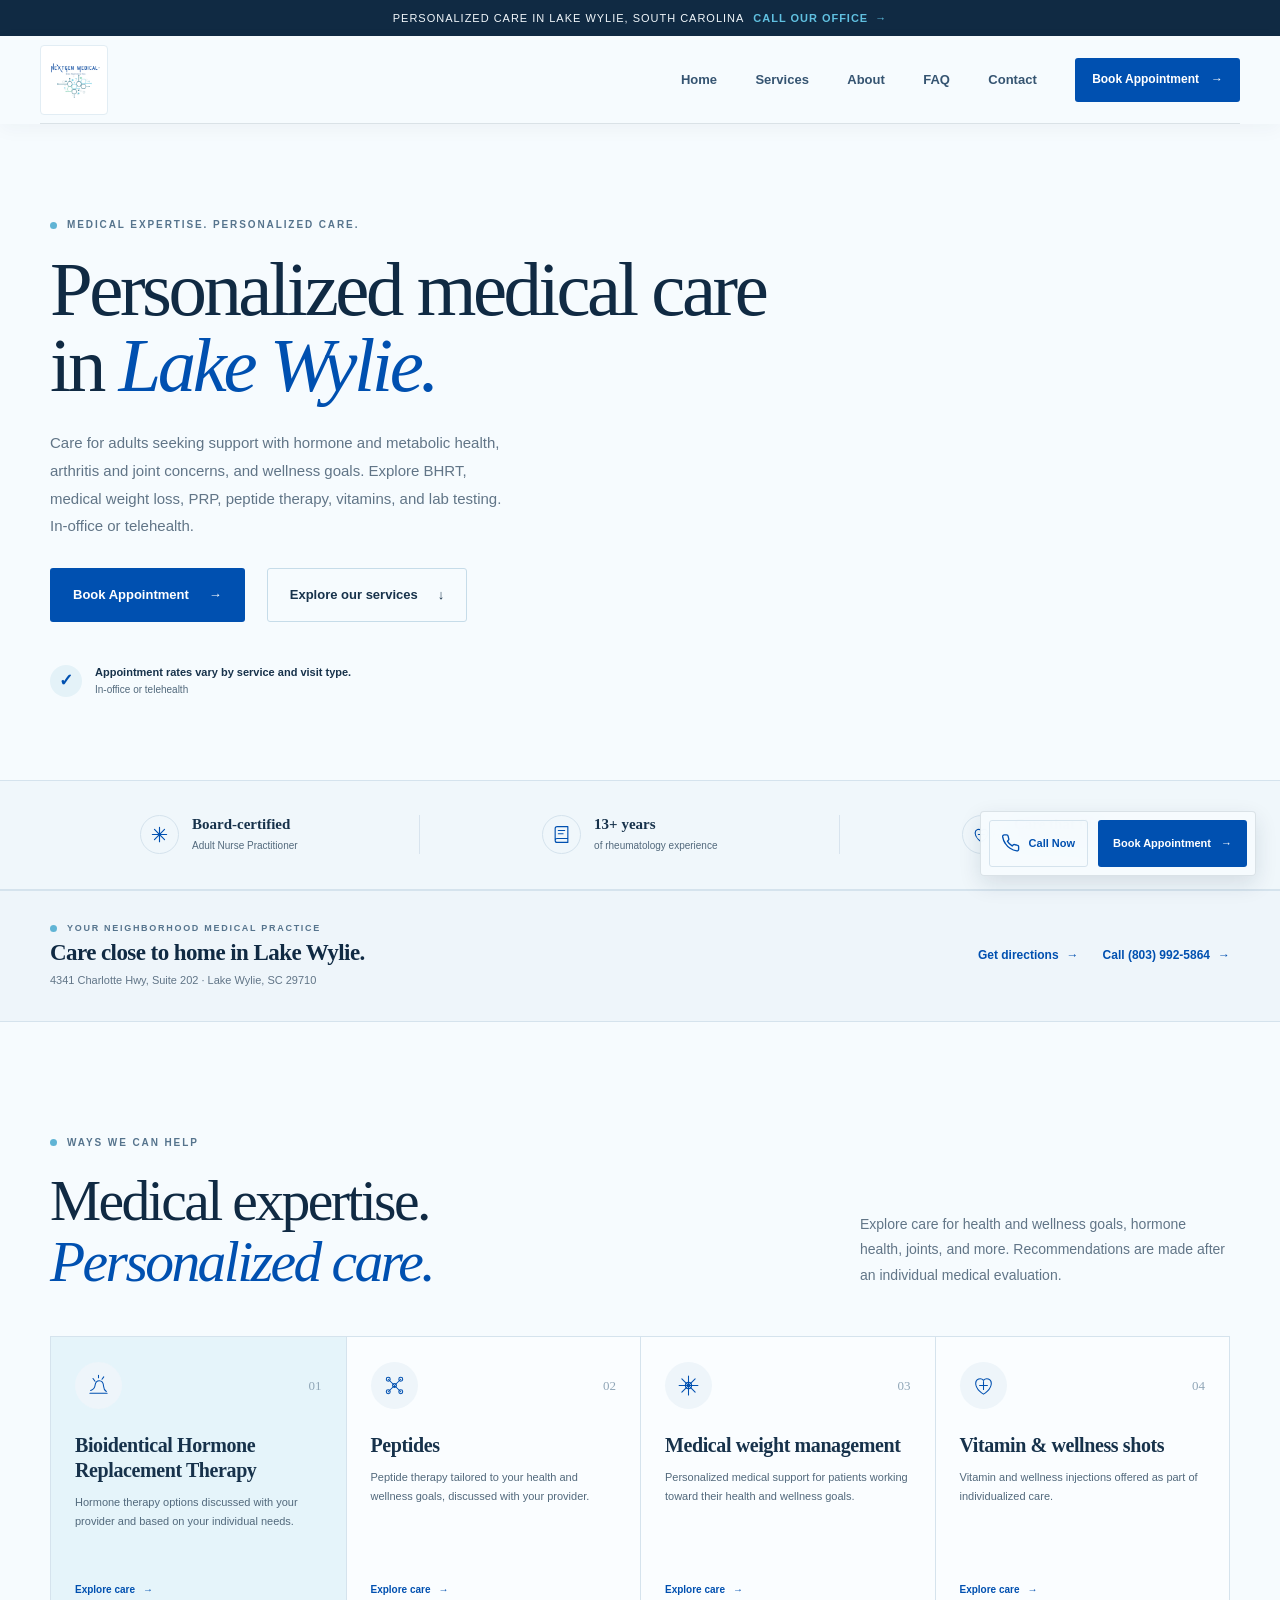
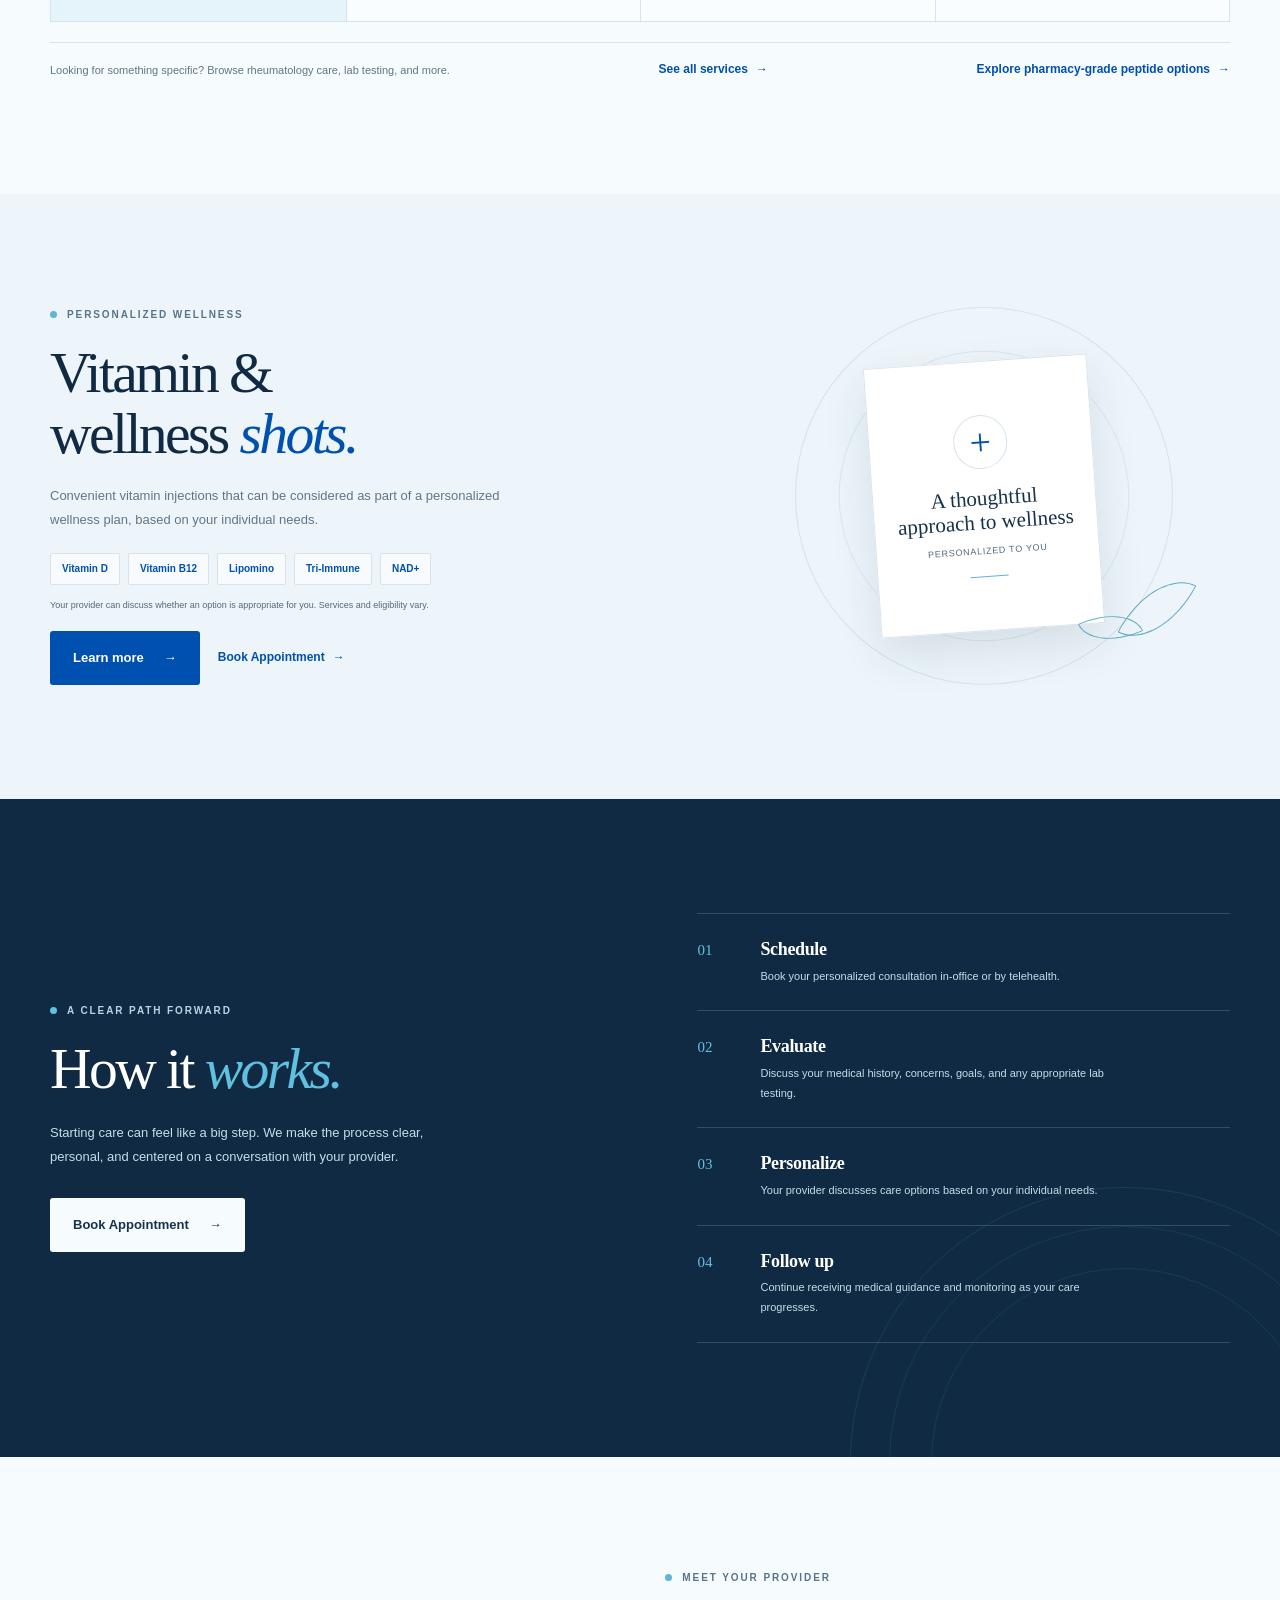
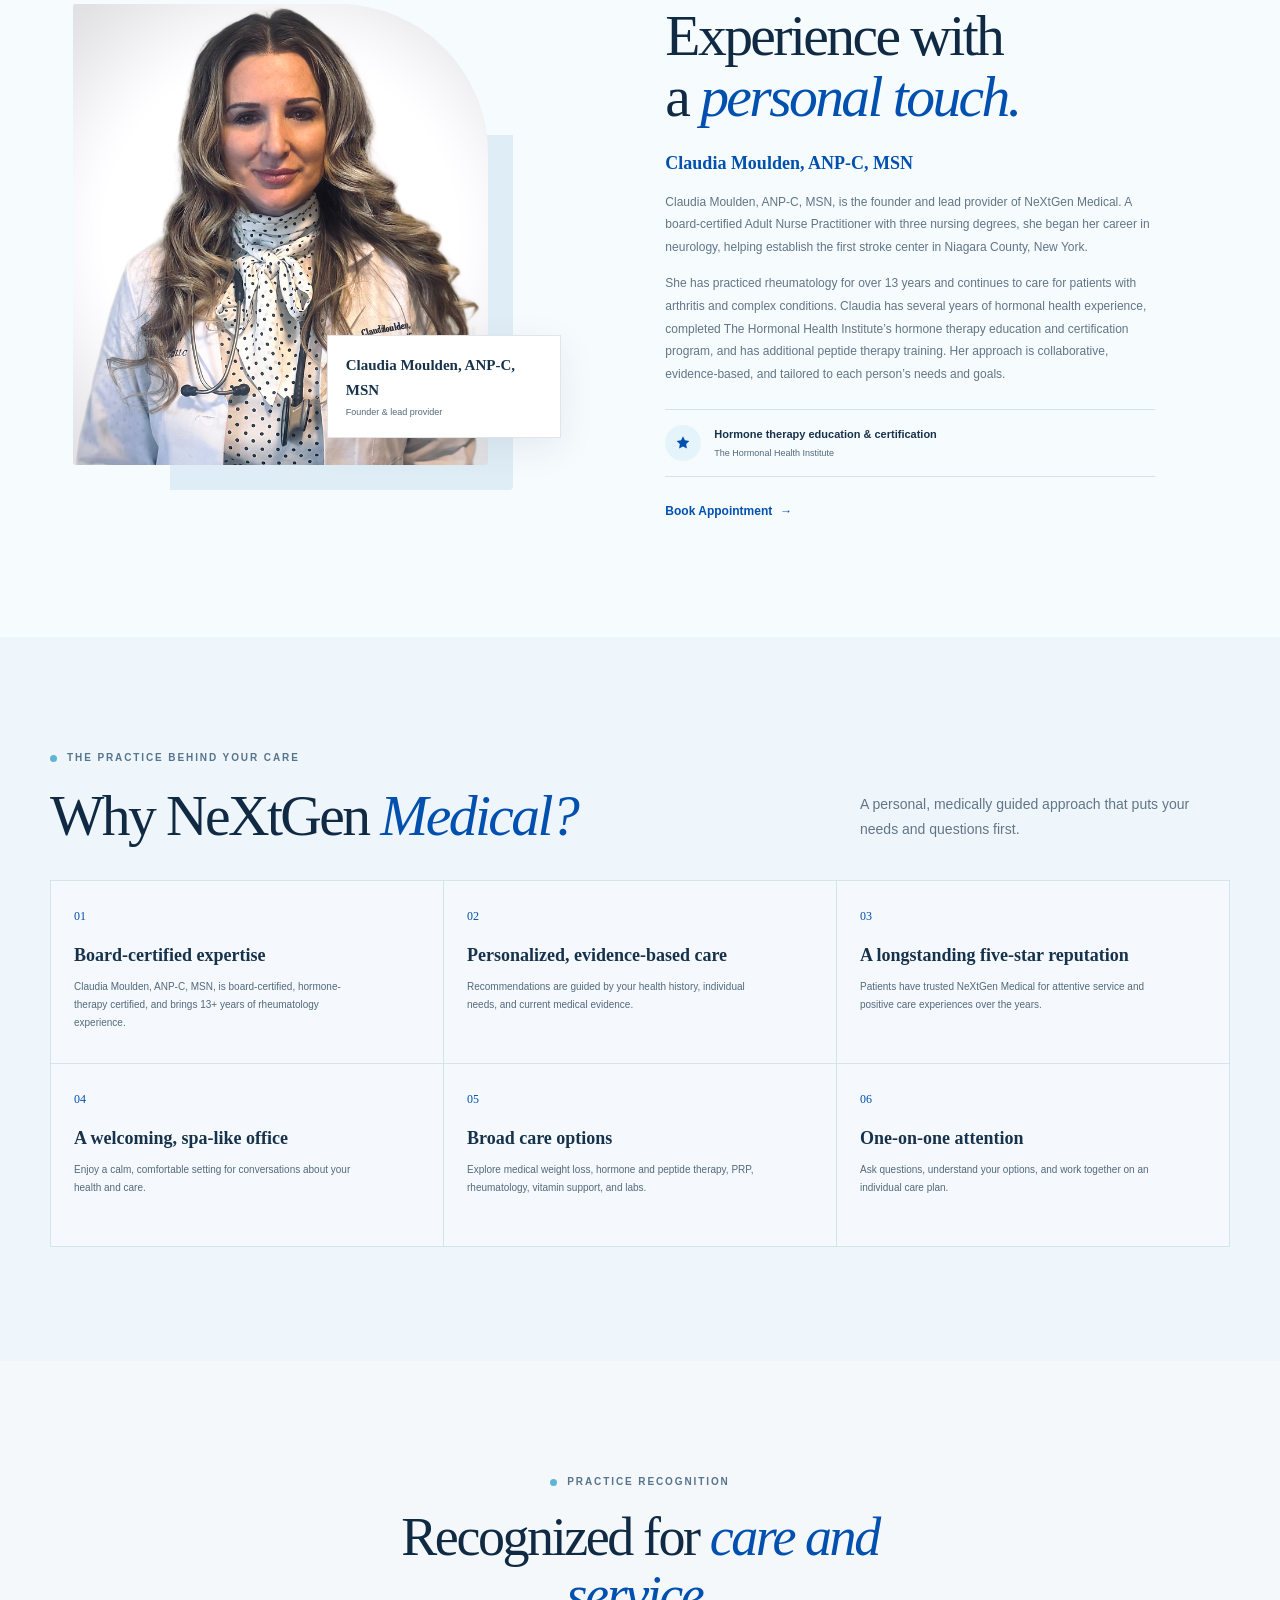
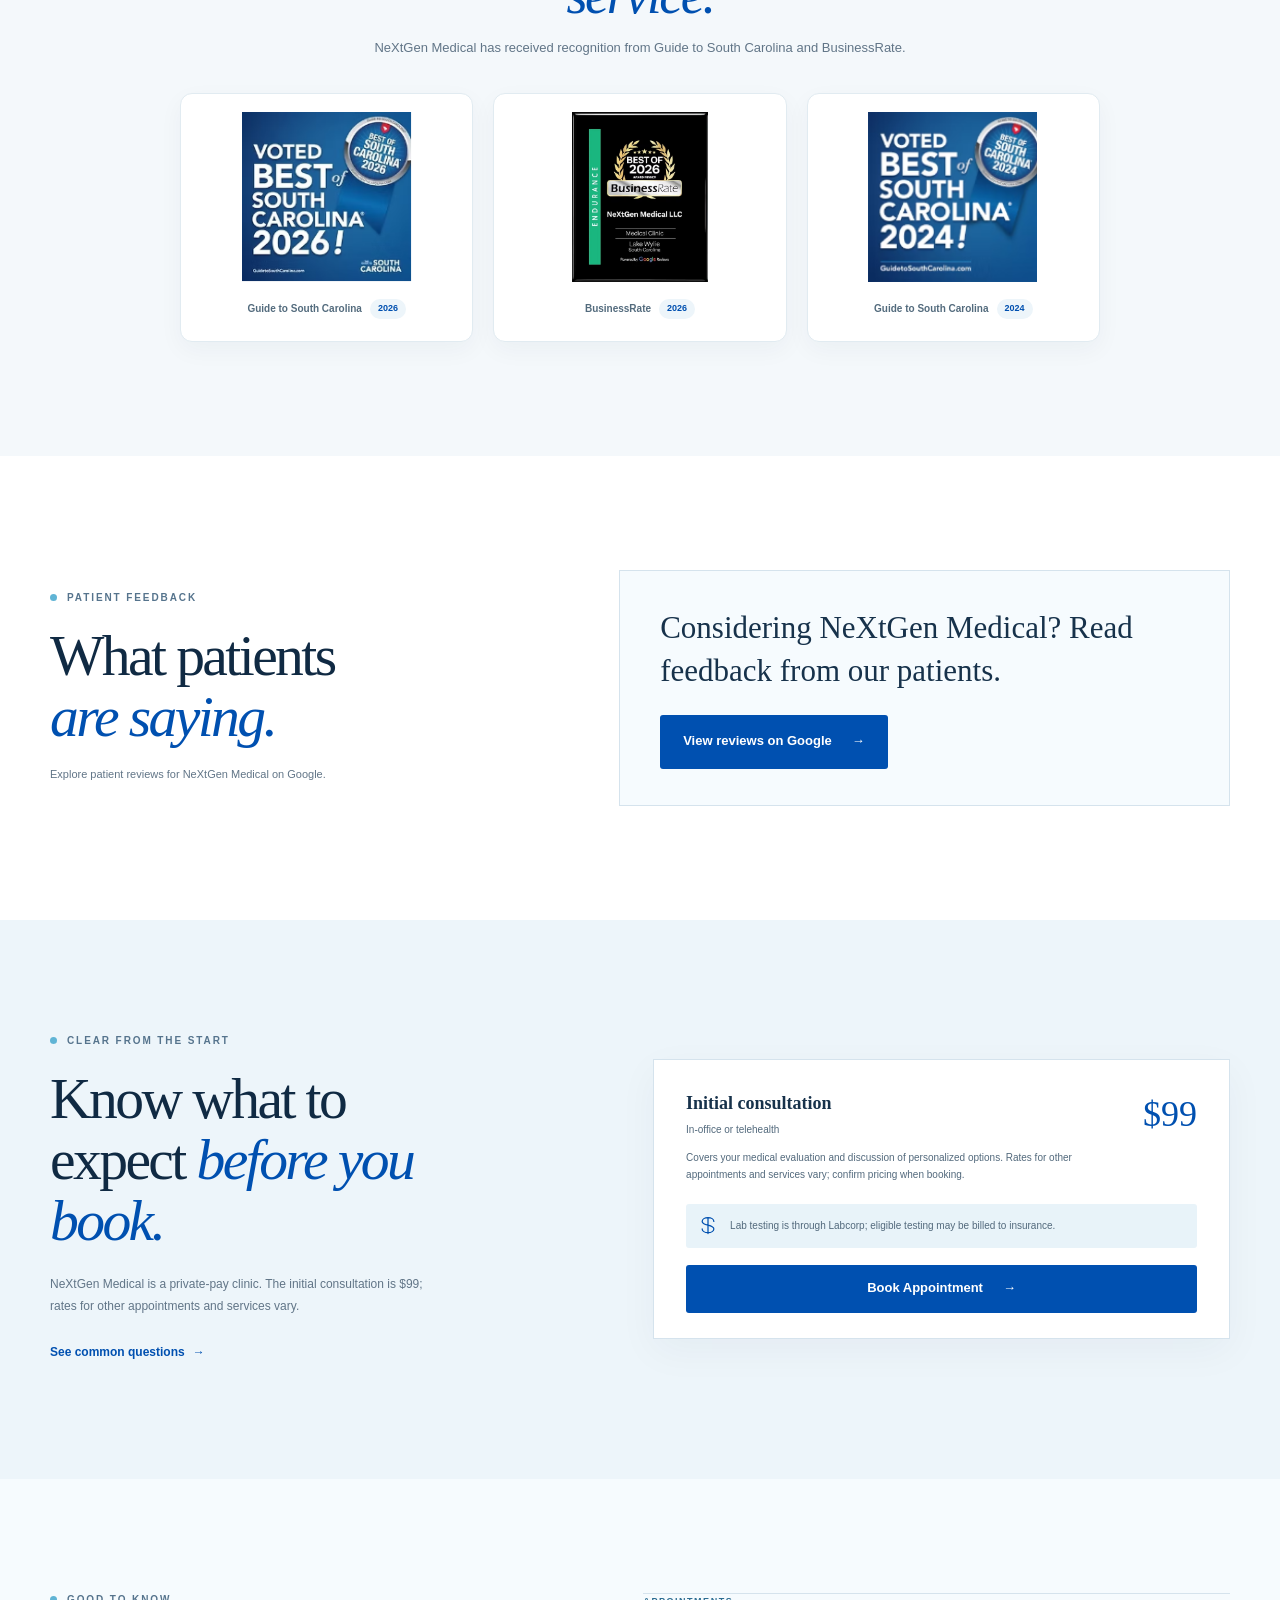
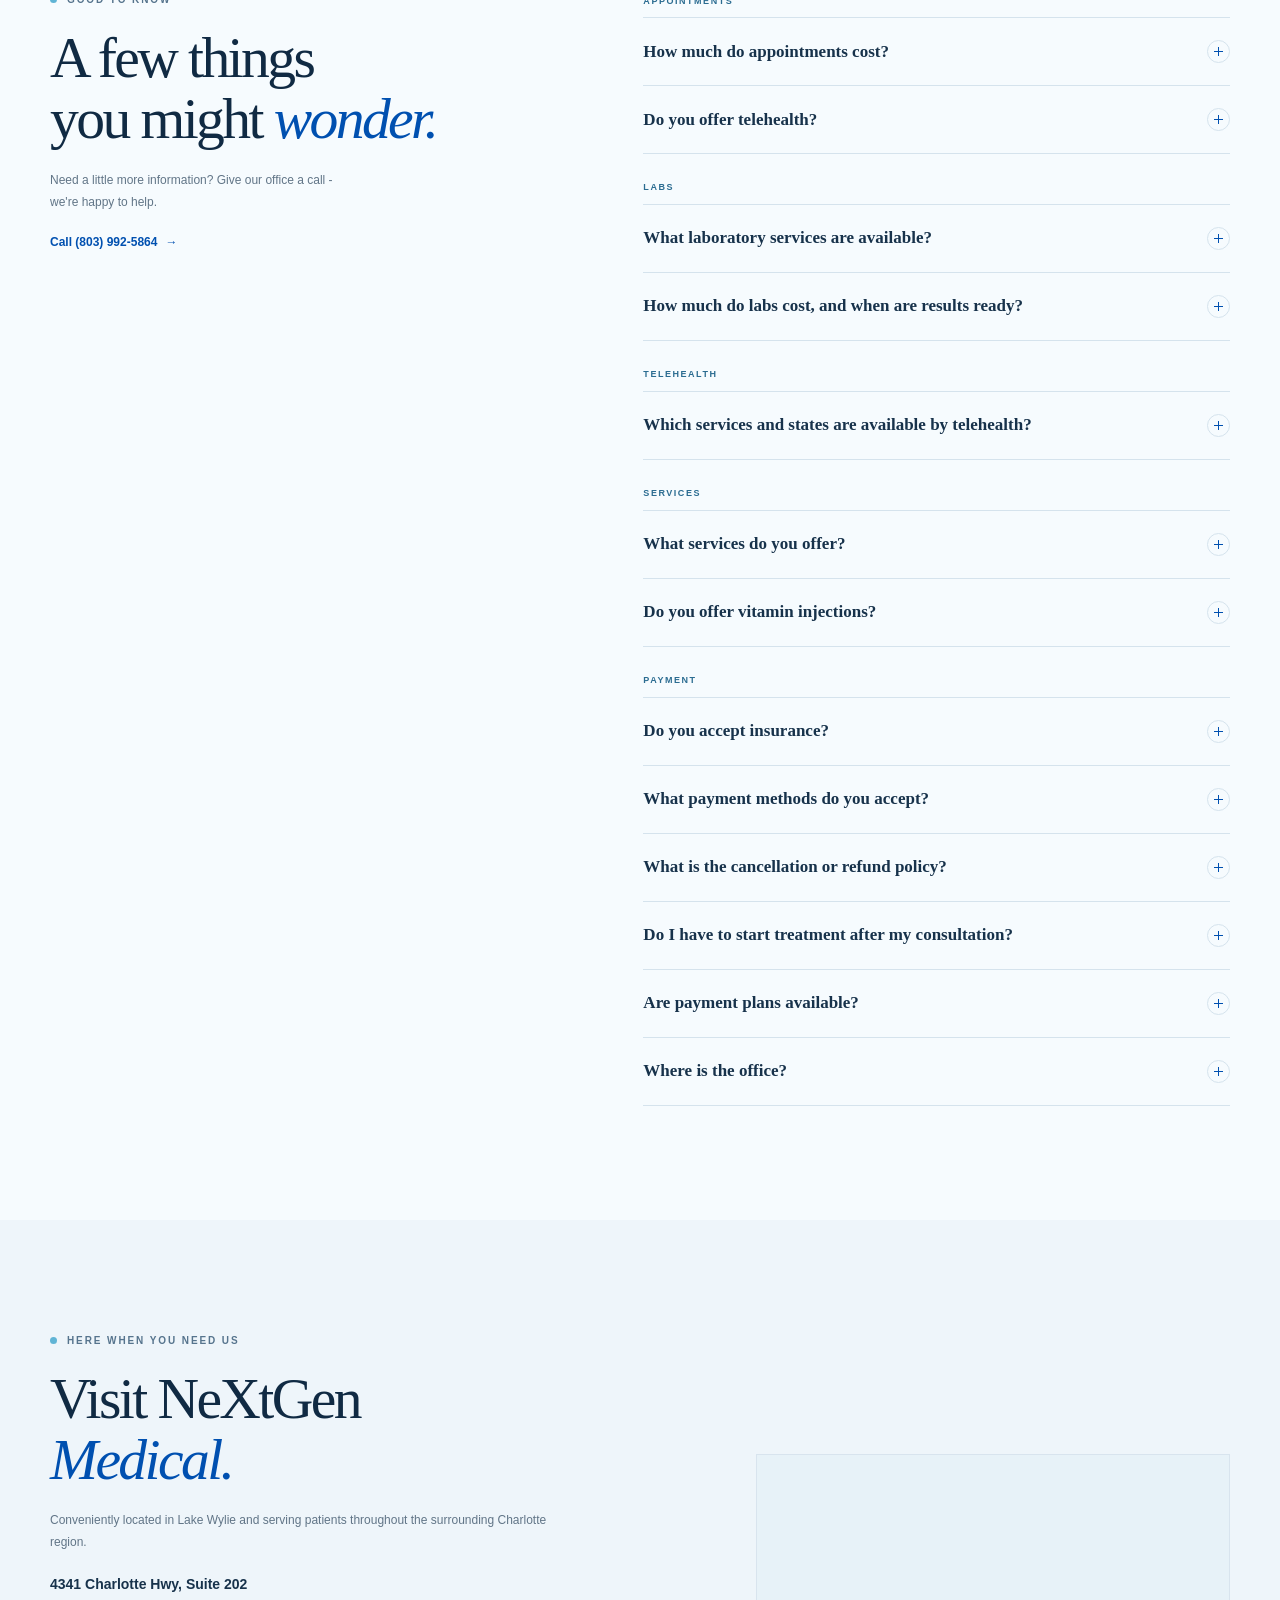
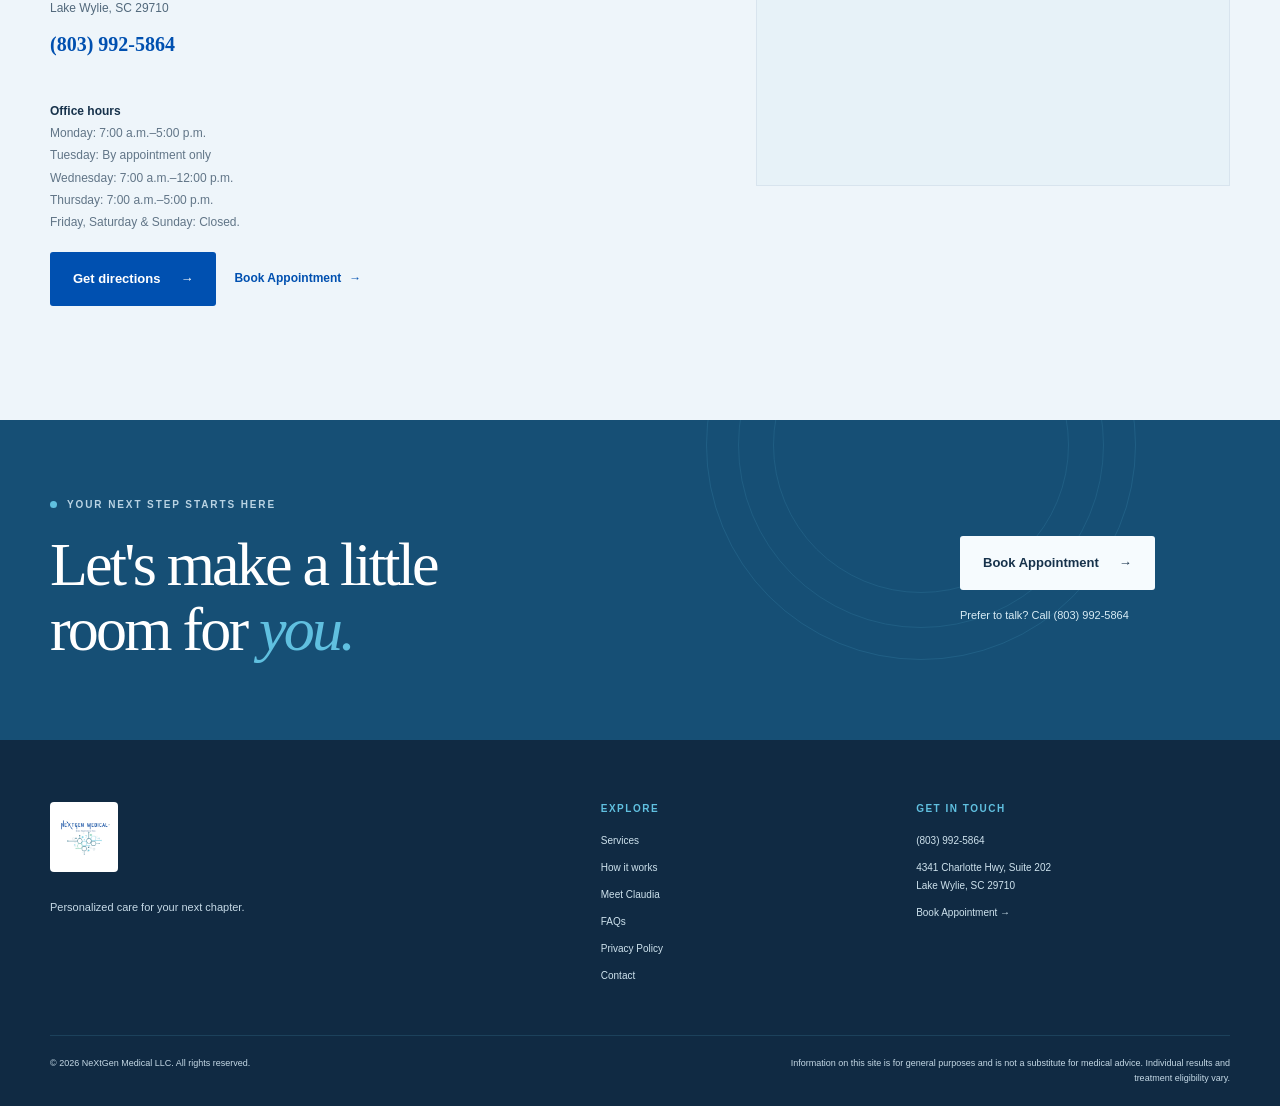
==== commit 2e10764b: "Update privacy policy draft and site copy Co-authored-by: Copilot <223556219+Copilot@users.noreply.g" ====
--- a/index.html
+++ b/index.html
@@ -549,6 +549,7 @@
           <a href="#approach">How it works</a>
           <a href="about.html">Meet Claudia</a>
           <a href="faq.html">FAQs</a>
+          <a href="privacy.html">Privacy Policy</a>
           <a href="contact.html">Contact</a>
         </div>
         <div class="footer-column">
--- a/styles.min.css
+++ b/styles.min.css
@@ -1 +1 @@
-:root{color-scheme:light;--ink:#17324b;--ink-deep:#102a43;--muted:#617587;--brand-blue:#0050b0;--brand-aqua:#60c0e0;--cream:#f6fbfe;--cream-deep:#eaf5fa;--white:#fff;--line:#d5e3ed;--serif:"Iowan Old Style","Palatino Linotype","Book Antiqua",Georgia,serif;--sans:"Avenir Next",Avenir,"Segoe UI",sans-serif;--content:1180px;}*{box-sizing:border-box;}html{scroll-behavior:smooth;scroll-padding-top:108px;}body{margin:0;background:var(--cream);color:var(--ink);font-family:var(--sans);font-size:16px;line-height:1.65;-webkit-font-smoothing:antialiased;}body,button,a{-webkit-tap-highlight-color:transparent;}img,svg{display:block;}img{max-width:100%;}a{color:inherit;text-decoration:none;}button,a{touch-action:manipulation;}a:focus-visible,button:focus-visible,summary:focus-visible{outline:3px solid #0050b0;outline-offset:4px;}.skip-link{position:fixed;z-index:20;top:10px;left:10px;transform:translateY(-150%);border-radius:4px;padding:10px 14px;background:var(--white);color:var(--ink);font-weight:700;}.skip-link:focus{transform:translateY(0);}.section-wrap{width:min(var(--content),calc(100% - 80px));margin-inline:auto;}.section-pad{padding-block:114px;}.announcement{display:flex;min-height:36px;align-items:center;justify-content:center;gap:9px;background:var(--ink-deep);color:#f1f7fb;font-size:11px;font-weight:500;letter-spacing:0.09em;text-transform:uppercase;}.announcement a{color:var(--brand-aqua);font-weight:700;}.announcement a span{margin-left:3px;}.site-header{position:sticky;top:0;z-index:10;background:var(--cream);box-shadow:0 5px 18px rgba(16,42,67,0.04);}.header-inner{display:flex;width:min(1320px,calc(100% - 80px));min-height:88px;align-items:center;justify-content:space-between;margin-inline:auto;border-bottom:1px solid rgba(16,42,67,0.12);}.brand{display:inline-flex;align-items:center;gap:10px;flex-shrink:0;}.brand-mark{width:68px;height:70px;flex:0 0 auto;border:1px solid #e2edf4;border-radius:4px;padding:3px;background:#fff;object-fit:contain;}.site-nav{display:flex;align-items:center;gap:clamp(20px,3vw,42px);color:#355471;font-size:13px;font-weight:600;}.site-nav>a:not(.button){transition:color 160ms ease;}.site-nav>a:not(.button):hover,.footer-column a:hover{color:#007bb9;}.menu-toggle{display:none;}.button{display:inline-flex;min-height:54px;align-items:center;justify-content:center;gap:20px;border:1px solid transparent;border-radius:3px;padding:13px 22px;font-family:var(--sans);font-size:13px;font-weight:700;line-height:1.3;transition:background 170ms ease,color 170ms ease,transform 170ms ease;}.button:hover{transform:translateY(-2px);}.button-dark{background:var(--brand-blue);color:var(--white);}.button-dark:hover{background:var(--ink-deep);}.button-outline{border-color:#c6dce9;background:transparent;color:var(--ink);}.button-outline:hover{border-color:var(--brand-blue);background:#e5f4fa;}.button-small{min-height:44px;gap:12px;padding:10px 16px;font-size:12px;}.button-light{background:var(--cream);color:var(--ink);}.button-light:hover{background:var(--brand-aqua);}.hero{display:grid;min-height:0;grid-template-columns:1fr;align-items:center;padding-block:82px;}.hero-copy{max-width:760px;padding-top:12px;}.eyebrow{display:flex;align-items:center;gap:10px;margin:0 0 20px;color:#56748d;font-size:10px;font-weight:700;letter-spacing:0.19em;line-height:1.4;text-transform:uppercase;}.eyebrow-dot{width:7px;height:7px;border-radius:50%;background:#60b4d5;}h1,h2,h3,p{margin-top:0;}h1,h2{margin-bottom:0;color:var(--ink-deep);font-family:var(--serif);font-weight:400;letter-spacing:-0.045em;}h1{font-size:clamp(54px,6vw,78px);line-height:0.99;}h1 em,h2 em{color:var(--brand-blue);font-weight:400;}.hero-intro{max-width:460px;margin:25px 0 28px;color:#617587;font-size:15px;line-height:1.85;}.hero-actions{display:flex;align-items:center;gap:22px;flex-wrap:wrap;}.text-link{display:inline-flex;align-items:center;gap:8px;color:#56748d;font-size:12px;font-weight:700;}.text-link:hover{color:#007bb9;}.hero-proof{display:flex;align-items:center;gap:13px;margin-top:42px;}.proof-avatars{display:flex;padding-left:2px;}.avatar{display:grid;width:31px;height:31px;place-items:center;border:2px solid var(--cream);border-radius:50%;margin-left:-5px;color:white;font-family:var(--serif);font-size:12px;font-weight:700;}.avatar-one{background:#0050a0;}.avatar-two{background:#60b4d5;}.avatar-three{background:#153b60;}.hero-proof p{margin:0;color:#64798c;font-size:10px;line-height:1.6;}.proof-check{display:grid;width:32px;height:32px;place-items:center;border-radius:50%;background:#e4f2f8;color:var(--brand-blue);font-size:17px;font-weight:700;}.hero-proof strong{color:var(--ink);font-size:11px;}.local-visit{border-block:1px solid var(--line);background:#eef5fa;}.local-visit-inner{display:flex;min-height:130px;align-items:center;justify-content:space-between;gap:24px;padding-block:20px;}.local-visit .eyebrow{margin-bottom:4px;font-size:9px;}.local-visit-title{margin:0;color:var(--ink-deep);font-family:var(--serif);font-size:23px;font-weight:600;letter-spacing:-0.025em;line-height:1.3;}.local-visit-address{margin:3px 0 0;color:var(--muted);font-size:11px;}.local-visit-actions{display:flex;flex-wrap:wrap;gap:24px;}.trust-strip{border-block:1px solid var(--line);background:#f0f7fb;}.trust-inner{display:flex;width:min(1000px,calc(100% - 80px));min-height:108px;align-items:center;justify-content:space-between;gap:28px;margin-inline:auto;}.trust-item{display:flex;align-items:center;gap:13px;}.trust-icon{display:grid;width:39px;height:39px;flex:0 0 39px;place-items:center;border:1px solid #d5e3ed;border-radius:50%;}.trust-icon svg{width:19px;stroke:var(--brand-blue);stroke-linecap:round;stroke-linejoin:round;stroke-width:1.45;}.trust-item strong,.trust-item small{display:block;}.trust-item strong{color:var(--ink);font-family:var(--serif);font-size:15px;font-weight:600;line-height:1.3;}.trust-item small{margin-top:3px;color:#64798c;font-size:10px;}.trust-divider{width:1px;height:39px;background:#d8e4ee;}.section-heading{display:flex;align-items:end;justify-content:space-between;gap:60px;margin-bottom:44px;}h2{font-size:clamp(41px,4.5vw,58px);line-height:1.06;}.section-lead{max-width:370px;margin:0 0 4px;color:var(--muted);font-size:14px;line-height:1.8;}.service-grid{display:grid;grid-template-columns:repeat(4,1fr);border:1px solid var(--line);background:rgba(255,255,255,0.45);}.service-card{display:flex;min-height:284px;flex-direction:column;padding:25px 24px 22px;}.service-card + .service-card{border-left:1px solid var(--line);}.service-card-featured{background:#e5f4fa;}.service-card-top{display:flex;align-items:center;justify-content:space-between;margin-bottom:24px;}.service-icon{display:grid;width:47px;height:47px;place-items:center;border-radius:50%;background:#eef5fa;}.service-icon svg{width:25px;stroke:var(--brand-blue);stroke-linecap:round;stroke-linejoin:round;stroke-width:1.35;}.card-number{color:#91a7b8;font-family:var(--serif);font-size:13px;}.service-card h3,.step h3{margin-bottom:10px;color:var(--ink);font-family:var(--serif);font-size:20px;font-weight:600;letter-spacing:-0.02em;line-height:1.25;}.service-card p{margin-bottom:19px;color:#64798c;font-size:11px;line-height:1.75;}.service-card a{display:inline-flex;align-items:center;gap:8px;margin-top:auto;color:var(--brand-blue);font-size:10px;font-weight:700;}.service-card a:hover{color:#007bb9;}.service-note{margin:15px 0 0;color:#64798c;font-size:10px;}.services-more{display:flex;align-items:center;justify-content:space-between;gap:20px;margin-top:20px;border-top:1px solid var(--line);padding-top:17px;}.services-more p{margin:0;color:var(--muted);font-size:11px;}.vitamin-feature{overflow:hidden;background:#edf5fa;}.vitamin-inner{display:grid;grid-template-columns:1fr 0.9fr;align-items:center;gap:12%;}.vitamin-copy{max-width:490px;}.vitamin-copy>p:not(.eyebrow,.vitamin-disclaimer){margin:20px 0;color:var(--muted);font-size:13px;line-height:1.85;}.vitamin-options{display:flex;flex-wrap:wrap;gap:8px;margin-top:21px;}.vitamin-options span{border:1px solid #d5e3ed;border-radius:2px;padding:7px 11px;background:rgba(255,255,255,0.6);color:var(--brand-blue);font-size:10px;font-weight:700;}.vitamin-disclaimer{margin:13px 0 18px;color:#63788b;font-size:9px;line-height:1.65;}.vitamin-actions,.location-actions{display:flex;align-items:center;gap:18px;flex-wrap:wrap;}.vitamin-visual{position:relative;display:grid;min-height:355px;place-items:center;}.vitamin-circle{position:absolute;display:block;width:min(100%,350px);aspect-ratio:1;border:1px solid #d5e3ed;border-radius:50%;}.vitamin-circle-one{transform:scale(0.83);}.vitamin-circle-two{transform:scale(1.08);}.vitamin-card{position:relative;z-index:1;display:flex;width:224px;min-height:270px;flex-direction:column;align-items:center;justify-content:center;border:1px solid #d8e4ee;background:var(--white);box-shadow:0 18px 45px rgba(16,42,67,0.11);text-align:center;transform:rotate(-4deg);}.vitamin-symbol{display:grid;width:54px;height:54px;place-items:center;border:1px solid #d5e3ed;border-radius:50%;color:#0050b0;font-family:var(--serif);font-size:38px;line-height:1;}.vitamin-card-title{margin-top:18px;color:var(--ink);font-family:var(--serif);font-size:21px;line-height:1.13;}.vitamin-card-note{margin-top:10px;color:#63788b;font-size:9px;letter-spacing:0.08em;text-transform:uppercase;}.vitamin-card-lines{width:38px;height:1px;margin-top:17px;background:#60b4d5;}.vitamin-leaf{position:absolute;z-index:2;width:48px;height:78px;border:1.5px solid #60a9c4;border-radius:100% 0 100% 0;}.vitamin-leaf-one{right:10%;bottom:26px;transform:rotate(28deg);}.vitamin-leaf-two{right:21%;bottom:18px;width:33px;height:57px;transform:rotate(66deg);}.approach{overflow:hidden;position:relative;background:var(--ink-deep);color:#eff6fb;}.approach-inner{display:grid;grid-template-columns:0.95fr 1fr;align-items:center;gap:12%;}.approach-copy{position:relative;z-index:1;}.eyebrow-light{color:#b9d3e3;}.eyebrow-light .eyebrow-dot{background:var(--brand-aqua);}.approach h2,.final-cta h2{color:var(--white);}.approach h2 em,.final-cta h2 em{color:var(--brand-aqua);}.approach-copy>p:not(.eyebrow){max-width:430px;margin:22px 0 28px;color:#c5dce9;font-size:13px;line-height:1.9;}.approach-steps{position:relative;z-index:1;}.step{display:grid;grid-template-columns:45px 1fr;gap:18px;border-bottom:1px solid rgba(210,229,242,0.18);padding:24px 0;}.step:first-child{border-top:1px solid rgba(210,229,242,0.18);}.step-number{color:var(--brand-aqua);font-family:var(--serif);font-size:15px;}.step h3{margin-bottom:6px;color:var(--white);font-size:18px;}.step p{max-width:360px;margin:0;color:#c5dce9;font-size:11px;line-height:1.8;}.approach-orbit{position:absolute;right:-120px;bottom:-280px;width:550px;height:550px;border:1px solid rgba(96,192,224,0.12);border-radius:50%;}.approach-orbit::after,.approach-orbit::before{position:absolute;border:1px solid rgba(96,192,224,0.1);border-radius:50%;content:"";}.approach-orbit::before{inset:38px;}.approach-orbit::after{inset:80px;}.provider{display:grid;grid-template-columns:0.86fr 1fr;align-items:center;gap:11%;}.provider-photo-wrap{position:relative;width:100%;max-width:440px;justify-self:center;padding:0 25px 25px 0;}.provider-photo-wrap img{position:relative;z-index:1;width:100%;aspect-ratio:0.9;border-radius:3px 150px 3px 3px;background:#e9f2f8;object-fit:cover;object-position:center 28%;}.provider-blob{position:absolute;right:0;bottom:0;width:78%;height:73%;border-radius:0 0 4px 0;background:#dfeef6;}.provider-note{position:absolute;z-index:2;right:-48px;bottom:52px;width:234px;border:1px solid rgba(16,42,67,0.12);padding:17px 18px;background:var(--white);box-shadow:0 10px 36px rgba(16,42,67,0.08);}.provider-note strong,.provider-note small{display:block;}.provider-note strong{color:var(--ink);font-family:var(--serif);font-size:15px;font-weight:600;}.provider-note small{margin-top:3px;color:#64798c;font-size:9px;}.provider-copy{max-width:490px;}.about-provider-bio{padding-bottom:52px;}.about-family{padding-top:36px;}.about-family .provider-copy{max-width:760px;margin-inline:auto;text-align:center;}.about-family .eyebrow{justify-content:center;}.why{background:#eff6fb;}.why .section-heading{margin-bottom:34px;}.why-grid{display:grid;grid-template-columns:repeat(3,1fr);border-top:1px solid var(--line);border-left:1px solid var(--line);}.why-card{min-height:183px;border-right:1px solid var(--line);border-bottom:1px solid var(--line);padding:21px 23px;background:rgba(255,255,255,0.34);}.why-number{color:#0050b0;font-family:var(--serif);font-size:12px;}.why-card h3{margin:12px 0 7px;color:var(--ink);font-family:var(--serif);font-size:18px;font-weight:600;}.why-card p{max-width:290px;margin:0;color:#63788b;font-size:10px;line-height:1.8;}.testimonials{background:var(--white);}.awards{background:#f4f8fb;}.awards-inner{display:flex;flex-direction:column;align-items:center;gap:34px;}.awards-copy{max-width:620px;text-align:center;}.awards-copy .eyebrow{justify-content:center;}.awards-copy h2{margin:13px 0;font-size:clamp(36px,4.4vw,54px);}.awards-copy>p:last-child{margin:0;color:var(--muted);font-size:13px;line-height:1.7;}.awards-grid{display:grid;width:min(100%,920px);grid-template-columns:repeat(3,minmax(0,1fr));align-items:stretch;gap:20px;}.award-card{display:flex;min-width:0;flex-direction:column;align-items:center;justify-content:space-between;gap:10px;margin:0;border:1px solid #e1ebf1;border-radius:12px;padding:18px 16px 15px;background:var(--white);box-shadow:0 8px 24px rgba(16,42,67,0.045);text-align:center;}.award-badge{display:block;width:100%;height:170px;object-fit:contain;}.award-card figcaption{display:flex;min-height:34px;align-items:center;justify-content:center;gap:8px;color:#536b7d;font-size:10px;font-weight:600;line-height:1.5;}.award-card figcaption span{border-radius:999px;padding:3px 8px;background:#edf5fa;color:var(--brand-blue);font-size:9px;font-weight:700;}.testimonial-inner{display:grid;grid-template-columns:0.7fr 1fr;align-items:center;gap:12%;}.testimonial-heading>p:not(.eyebrow){max-width:320px;margin:18px 0 0;color:var(--muted);font-size:11px;line-height:1.8;}.testimonial-card{position:relative;margin:0;border:1px solid var(--line);padding:36px 40px;background:#f6fbfe;}.testimonial-card>p{max-width:620px;margin:0 0 22px;color:var(--ink);font-family:var(--serif);font-size:clamp(22px,2.7vw,31px);line-height:1.38;}.provider-name{margin:22px 0 12px;color:var(--brand-blue);font-family:var(--serif);font-size:18px;font-weight:600;}.provider-copy>p:not(.eyebrow,.provider-name){margin-bottom:13px;color:var(--muted);font-size:12px;line-height:1.9;}.credential{display:flex;align-items:center;gap:13px;margin:23px 0 20px;border-top:1px solid var(--line);border-bottom:1px solid var(--line);padding:15px 0;}.credential-icon{display:grid;width:36px;height:36px;flex:0 0 36px;place-items:center;border-radius:50%;background:#e5f4fa;}.credential-icon svg{width:18px;fill:#0050b0;}.credential strong,.credential small{display:block;}.credential strong{color:var(--ink);font-size:11px;}.credential small{margin-top:2px;color:#64798c;font-size:9px;}.text-link-dark{color:var(--brand-blue);}.pricing{background:#edf5fa;}.pricing-inner{display:grid;grid-template-columns:0.8fr 1fr;align-items:center;gap:12%;}.pricing-copy{max-width:390px;}.pricing-copy>p:not(.eyebrow){margin:22px 0 20px;color:var(--muted);font-size:12px;line-height:1.9;}.price-card{border:1px solid #d5e3ed;padding:29px 32px 25px;background:var(--white);box-shadow:0 12px 38px rgba(16,42,67,0.045);}.price-row{display:flex;align-items:center;justify-content:space-between;gap:16px;}.price-label,.price-detail{display:block;}.price-label{color:var(--ink);font-family:var(--serif);font-size:18px;font-weight:600;}.price-detail{margin-top:3px;color:#63788b;font-size:10px;}.price-amount{color:var(--brand-blue);font-family:var(--serif);font-size:36px;line-height:1;}.price-includes{max-width:440px;margin:10px 0 0;color:#63788b;font-size:10px;line-height:1.75;}.price-rule{height:1px;margin:20px 0;background:var(--line);}.price-footnote{display:flex;align-items:center;gap:10px;margin-top:20px;border-radius:3px;padding:12px;background:#e8f3f9;color:#63788b;font-size:10px;line-height:1.55;}.footnote-icon{flex:0 0 22px;}.footnote-icon svg{width:20px;stroke:var(--brand-blue);stroke-linecap:round;stroke-width:1.5;}.price-cta{width:100%;min-height:48px;margin-top:17px;}.faq{display:grid;grid-template-columns:0.75fr 1fr;align-items:start;gap:13%;}.faq-heading>p:not(.eyebrow){max-width:300px;margin:20px 0 15px;color:var(--muted);font-size:12px;line-height:1.85;}.faq-list{border-top:1px solid var(--line);}.faq-item{border-bottom:1px solid var(--line);}.faq-item summary{position:relative;display:flex;min-height:67px;align-items:center;justify-content:space-between;gap:20px;padding:15px 0;color:var(--ink);cursor:pointer;font-family:var(--serif);font-size:17px;font-weight:600;line-height:1.35;list-style:none;}.faq-item summary::-webkit-details-marker{display:none;}.faq-item summary>span{position:relative;width:23px;height:23px;flex:0 0 23px;border:1px solid #d5e3ed;border-radius:50%;}.faq-item summary>span::before,.faq-item summary>span::after{position:absolute;top:10px;left:6px;width:9px;height:1px;background:var(--brand-blue);content:"";transition:transform 160ms ease;}.faq-item summary>span::after{transform:rotate(90deg);}.faq-item[open] summary>span::after{transform:rotate(0);}.faq-item>p{max-width:540px;margin:-1px 30px 20px 0;color:#63788b;font-size:11px;line-height:1.85;}.faq-item>p a{color:var(--brand-blue);font-weight:700;text-decoration:underline;text-underline-offset:2px;}.faq-category{margin:26px 0 0;border-bottom:1px solid var(--line);padding:0 0 9px;color:#2b6c91;font-family:var(--sans);font-size:9px;font-weight:700;letter-spacing:0.17em;text-transform:uppercase;}.faq-category:first-child{margin-top:0;}.location{background:#eef5fa;}.location-inner{display:grid;grid-template-columns:1fr 0.84fr;align-items:center;gap:12%;}.location-map-wrap{min-height:330px;overflow:hidden;border:1px solid #d8e4ee;background:#e7f2f8;}.location-map{display:block;width:100%;height:330px;border:0;}.location-copy{max-width:500px;}.location-copy>p:not(.eyebrow){margin:19px 0;color:var(--muted);font-size:12px;line-height:1.85;}.location-copy address{margin-bottom:9px;color:#63788b;font-size:12px;font-style:normal;line-height:1.8;}.location-copy address strong{color:var(--ink);font-size:14px;}.location-phone{display:inline-block;margin-bottom:20px;color:var(--brand-blue);font-family:var(--serif);font-size:20px;font-weight:600;}.location-hours{margin:0 0 20px;color:var(--muted);font-size:12px;line-height:1.8;}.location-hours strong{display:block;color:var(--ink);}.location-card{position:relative;display:flex;min-height:330px;flex-direction:column;align-items:flex-start;justify-content:center;overflow:hidden;border:1px solid #d8e4ee;padding:35px;background:linear-gradient(135deg,transparent 48%,rgba(96,192,224,0.08) 49%,transparent 50%),linear-gradient(25deg,transparent 54%,rgba(96,192,224,0.1) 55%,transparent 56%),#e7f2f8;background-size:80px 80px,100px 100px,auto;}.location-pin{display:grid;width:47px;height:47px;place-items:center;border-radius:50%;background:var(--brand-blue);}.location-pin svg{width:24px;stroke:var(--white);stroke-linecap:round;stroke-linejoin:round;stroke-width:1.5;}.location-card-label{margin-top:19px;color:#64798c;font-size:9px;letter-spacing:0.15em;text-transform:uppercase;}.location-card-city{margin-top:2px;color:var(--ink);font-family:var(--serif);font-size:34px;line-height:1.15;}.location-card-state{margin-top:4px;color:var(--brand-blue);font-size:9px;font-weight:700;letter-spacing:0.18em;}.location-card-rule{width:45px;height:1px;margin:17px 0 11px;background:#60b4d5;}.location-card-address{color:#617587;font-family:var(--serif);font-size:15px;line-height:1.55;}.location-card>a{display:inline-flex;gap:7px;margin-top:17px;color:var(--brand-blue);font-size:10px;font-weight:700;}.location-card>a:hover{color:#007bb9;}.page-hero{padding-block:76px 68px;}.page-hero h1,.service-page-hero h1{max-width:790px;font-size:clamp(48px,6.5vw,76px);}.page-hero>p:not(.eyebrow),.service-page-hero>p:not(.eyebrow){max-width:640px;margin:19px 0 24px;color:var(--muted);font-size:14px;line-height:1.85;}.catalog{background:#eef5fa;}.catalog-heading{margin-bottom:32px;}.catalog-heading h2{font-size:clamp(38px,4vw,51px);}.catalog-grid{display:grid;grid-template-columns:repeat(3,1fr);border-top:1px solid var(--line);border-left:1px solid var(--line);}.catalog-card{display:flex;min-height:315px;flex-direction:column;border-right:1px solid var(--line);border-bottom:1px solid var(--line);padding:23px;background:rgba(255,255,255,0.56);}.catalog-number{color:#64798c;font-size:9px;font-weight:700;letter-spacing:0.13em;line-height:1.5;}.catalog-card h2{margin:15px 0 8px;font-size:24px;letter-spacing:-0.03em;line-height:1.17;}.catalog-card>p{min-height:42px;margin:0;color:#64798c;font-size:10px;line-height:1.7;}.catalog-card ul{display:grid;gap:5px;margin:15px 0 19px;padding-left:16px;color:#486a85;font-size:10px;line-height:1.5;}.catalog-card li::marker{color:#60b4d5;}.catalog-card .text-link{margin-top:auto;font-size:10px;}.catalog-note{margin:14px 0 0;color:#64798c;font-size:10px;line-height:1.7;}.consult-banner{background:var(--ink-deep);color:var(--white);}.consult-banner-inner{display:flex;min-height:265px;align-items:center;justify-content:space-between;gap:35px;padding-block:48px;}.consult-banner h2{color:var(--white);font-size:clamp(36px,4vw,49px);}.consult-banner h2 em{color:var(--brand-aqua);}.consult-banner-inner>div:first-child>p:last-child{margin:12px 0 0;color:#bed9e8;font-size:12px;}.consult-banner-inner>div:last-child{display:flex;min-width:300px;flex-direction:column;align-items:flex-start;gap:15px;}.consult-price{color:var(--brand-aqua);font-family:var(--serif);font-size:34px;line-height:1;}.consult-price small{margin-left:7px;color:#d0e2ed;font-family:var(--sans);font-size:10px;}.service-page-hero{padding-block:48px 68px;}.breadcrumb{display:inline-flex;margin-bottom:31px;color:#56748d;font-size:11px;font-weight:700;}.breadcrumb:hover{color:#007bb9;}.service-page-hero .eyebrow{margin-bottom:14px;}.service-page-hero>p:not(.eyebrow){max-width:670px;margin-bottom:24px;}.care-detail{background:#eef5fa;}.care-detail-grid{display:grid;grid-template-columns:1fr 300px;align-items:start;gap:10%;}.care-main{max-width:700px;}.care-section{border-top:1px solid #d8e4ee;padding:26px 0;}.care-section:first-child{border-top:0;padding-top:0;}.care-section .eyebrow{margin-bottom:10px;color:#2b6c91;font-size:8px;}.care-section h2{margin-bottom:12px;font-size:clamp(28px,3vw,38px);}.care-section>p:not(.eyebrow){margin:0;color:#63788b;font-size:12px;line-height:1.9;}.care-aside{position:sticky;top:28px;display:flex;flex-direction:column;align-items:flex-start;border:1px solid #d8e4ee;padding:25px;background:var(--white);box-shadow:0 10px 35px rgba(16,42,67,0.05);}.aside-label{color:#63788b;font-size:9px;font-weight:700;letter-spacing:0.16em;}.aside-price{margin-top:7px;color:var(--brand-blue);font-family:var(--serif);font-size:56px;font-weight:400;line-height:1.1;}.aside-description{margin:4px 0 19px;color:#63788b;font-size:11px;line-height:1.6;}.care-aside .button{width:100%;gap:8px;padding-inline:12px;font-size:11px;}.aside-phone{align-self:center;margin-top:15px;color:var(--brand-blue);font-size:10px;font-weight:700;}.aside-phone:hover{text-decoration:underline;}.care-aside>p{margin:19px 0 0;border-top:1px solid var(--line);padding-top:13px;color:#64798c;font-size:9px;line-height:1.7;}.injection-list{display:grid;grid-template-columns:1fr 1fr;gap:10px;margin-top:19px;}.injection-list article{border:1px solid #d5e3ed;padding:14px;background:rgba(255,255,255,0.55);}.injection-list h3{margin:0 0 5px;color:var(--ink);font-family:var(--serif);font-size:16px;}.injection-list p{margin:0;color:#63788b;font-size:9px;line-height:1.7;}.peptide-list{display:grid;grid-template-columns:repeat(2,minmax(0,1fr));gap:8px;margin:19px 0;padding:0;list-style:none;}.peptide-list li{border:1px solid #d5e3ed;padding:10px 12px;background:rgba(255,255,255,0.6);color:var(--brand-blue);font-size:11px;font-weight:700;}.peptide-details{display:grid;grid-template-columns:repeat(2,minmax(0,1fr));gap:10px;margin-top:20px;}.peptide-detail{border:1px solid #d5e3ed;padding:15px;background:rgba(255,255,255,0.58);}.peptide-detail h3{margin:0 0 7px;color:var(--ink);font-family:var(--serif);font-size:17px;font-weight:600;}.peptide-detail p{margin:0 0 9px;color:#63788b;font-size:10px;line-height:1.75;}.peptide-detail a{display:inline-block;margin:3px 8px 0 0;color:var(--brand-blue);font-size:9px;font-weight:700;line-height:1.5;text-decoration:underline;text-underline-offset:2px;}.peptide-detail a:hover,.peptide-source-note a:hover{color:#007bb9;}.peptide-source-note{margin:17px 0 0;border-left:2px solid #60b4d5;padding:10px 12px;background:rgba(96,192,224,0.7);color:#63788b;font-size:9px;line-height:1.75;}.peptide-source-note a{color:var(--brand-blue);font-weight:700;text-decoration:underline;text-underline-offset:2px;}.service-next{background:#164f75;color:var(--white);}.service-next-inner{display:flex;min-height:255px;align-items:center;justify-content:space-between;gap:30px;padding-block:45px;}.service-next h2{color:var(--white);font-size:clamp(38px,4vw,51px);}.service-next h2 em{color:var(--brand-aqua);}.service-next-inner>div>p:last-child{margin:12px 0 0;color:#d0e5f0;font-size:11px;}.service-next-inner>.button{min-width:230px;}.final-cta{overflow:hidden;position:relative;background:#164f75;color:var(--white);}.final-cta-inner{position:relative;display:flex;min-height:320px;align-items:center;justify-content:space-between;gap:40px;padding-block:66px;}.final-cta h2{font-size:clamp(44px,5vw,62px);}.final-cta-actions{position:relative;z-index:1;display:flex;min-width:270px;flex-direction:column;align-items:flex-start;gap:16px;}.final-phone{color:#d9edf6;font-size:11px;}.final-phone:hover{text-decoration:underline;}.cta-sun{position:absolute;top:-190px;right:8%;width:430px;height:430px;border:1px solid rgba(96,192,224,0.14);border-radius:50%;}.cta-sun::before,.cta-sun::after{position:absolute;border:1px solid rgba(96,192,224,0.12);border-radius:50%;content:"";}.cta-sun::before{inset:31px;}.cta-sun::after{inset:66px;}.site-footer{background:var(--ink-deep);color:#d9eaf5;}.footer-main{display:grid;grid-template-columns:1.5fr 0.75fr 1fr;gap:80px;padding-block:62px 50px;}.brand-light .brand-mark{border-color:rgba(255,255,255,0.3);}.footer-brand>p{margin:17px 0 0;color:#c5d9e6;font-size:11px;}.footer-column{display:flex;flex-direction:column;align-items:flex-start;gap:9px;}.footer-column h2{margin:0 0 8px;color:var(--brand-aqua);font-family:var(--sans);font-size:10px;font-weight:700;letter-spacing:0.15em;line-height:1.3;text-transform:uppercase;}.footer-column a{color:#cee2ed;font-size:10px;line-height:1.8;transition:color 160ms ease;}.footer-bottom{display:flex;justify-content:space-between;gap:36px;border-top:1px solid rgba(96,192,224,0.15);padding-block:20px;color:#c5d9e6;font-size:9px;}.footer-bottom p{margin:0;}.footer-bottom p:last-child{max-width:440px;text-align:right;}.mobile-booking{position:fixed;z-index:12;right:24px;bottom:24px;display:flex;align-items:center;gap:10px;border:1px solid rgba(16,42,67,0.12);border-radius:4px;padding:8px;background:rgba(246,251,254,0.96);box-shadow:0 8px 22px rgba(16,42,67,0.12);backdrop-filter:blur(12px);}.mobile-booking .button{min-height:47px;gap:10px;padding-inline:14px;font-size:11px;}.mobile-call{display:inline-flex;min-height:47px;align-items:center;justify-content:center;gap:8px;border:1px solid #d5e3ed;border-radius:3px;padding-inline:12px;color:var(--brand-blue);font-size:11px;font-weight:700;}.mobile-call svg{width:19px;flex:0 0 19px;stroke:currentColor;stroke-linecap:round;stroke-linejoin:round;stroke-width:1.7;}.mobile-call::after{content:"Call Now";}@media (min-width:1500px){.hero{min-height:0;}}@media (max-width:1000px){.section-wrap{width:min(100% - 56px,var(--content));}.header-inner{width:calc(100% - 56px);}.site-nav{gap:18px;font-size:12px;}.nav-cta{padding-inline:12px;}.hero{min-height:0;}.hero-actions{gap:15px;}.hero-actions .button{padding-inline:17px;}.service-card{padding-inline:17px;}.service-card h3{font-size:18px;}.approach-inner{gap:7%;}.provider{gap:8%;}.provider-note{right:-28px;}.pricing-inner,.faq{gap:8%;}.vitamin-inner,.location-inner{gap:8%;}.catalog-card{padding-inline:17px;}.care-detail-grid{grid-template-columns:1fr 270px;gap:6%;}}@media (max-width:760px){html{scroll-padding-top:78px;}body{padding-bottom:74px;}.section-wrap{width:calc(100% - 44px);}.section-pad{padding-block:76px;}.announcement{min-height:34px;gap:7px;font-size:9px;letter-spacing:0.055em;}.header-inner{width:calc(100% - 44px);min-height:75px;}.brand-mark{width:56px;height:58px;}.menu-toggle{display:flex;width:43px;height:43px;flex-direction:column;align-items:center;justify-content:center;gap:6px;border:1px solid #d5e3ed;border-radius:50%;background:transparent;cursor:pointer;}.menu-toggle span{width:17px;height:1.5px;background:var(--ink);transition:transform 160ms ease;}.menu-toggle[aria-expanded="true"] span:first-child{transform:translateY(3.75px) rotate(45deg);}.menu-toggle[aria-expanded="true"] span:last-child{transform:translateY(-3.75px) rotate(-45deg);}.site-nav{position:absolute;top:100%;right:0;left:0;display:none;align-items:stretch;gap:0;border-top:1px solid var(--line);padding:10px 22px 21px;background:var(--cream);box-shadow:0 12px 18px rgba(16,42,67,0.08);}.site-nav.is-open{display:flex;flex-direction:column;}.site-nav>a:not(.button){border-bottom:1px solid var(--line);padding:13px 2px;font-size:13px;}.site-nav .nav-cta{margin-top:17px;}.hero{min-height:initial;grid-template-columns:1fr;gap:0;padding-block:38px;}.hero-copy{padding-top:0;}.eyebrow{margin-bottom:16px;font-size:9px;letter-spacing:0.16em;}h1{font-size:clamp(44px,11.7vw,62px);}.hero-intro{max-width:480px;margin:20px 0 23px;font-size:13px;line-height:1.8;}.hero-actions{align-items:flex-start;gap:13px;flex-wrap:wrap;}.hero-actions .button{min-height:50px;font-size:12px;}.hero-actions .text-link{min-height:42px;padding-inline:4px;}.hero-proof{margin-top:27px;}.local-visit-inner{align-items:flex-start;flex-direction:column;justify-content:center;gap:13px;padding-block:23px;}.local-visit-actions{gap:20px;}.trust-inner{width:calc(100% - 44px);min-height:0;flex-wrap:wrap;justify-content:flex-start;gap:16px 10px;padding-block:19px;}.trust-item{width:calc(50% - 6px);gap:9px;}.trust-item:last-child{width:100%;}.trust-icon{width:34px;height:34px;flex-basis:34px;}.trust-item strong{font-size:13px;}.trust-item small{font-size:9px;}.trust-divider{display:none;}.section-heading{display:block;margin-bottom:29px;}h2{font-size:clamp(40px,10vw,54px);}.section-lead{max-width:470px;margin-top:17px;font-size:12px;}.service-grid{grid-template-columns:1fr 1fr;}.service-card{min-height:250px;padding:18px 15px 17px;}.service-card + .service-card{border-left:0;}.service-card:nth-child(even){border-left:1px solid var(--line);}.service-card:nth-child(n + 3){border-top:1px solid var(--line);}.service-card-top{margin-bottom:17px;}.service-icon{width:40px;height:40px;}.service-icon svg{width:22px;}.service-card h3{font-size:17px;}.service-card p{font-size:10px;}.service-note{font-size:9px;line-height:1.65;}.vitamin-inner{grid-template-columns:1fr;gap:22px;}.vitamin-copy>p:not(.eyebrow,.vitamin-disclaimer){margin:15px 0;font-size:11px;}.vitamin-visual{min-height:300px;}.vitamin-card{width:195px;min-height:235px;}.vitamin-circle{width:min(100%,300px);}.approach-inner{grid-template-columns:1fr;gap:37px;}.approach-copy>p:not(.eyebrow){margin:17px 0 21px;font-size:12px;}.step{grid-template-columns:34px 1fr;gap:12px;padding:19px 0;}.step h3{font-size:17px;}.provider{grid-template-columns:1fr;gap:43px;}.provider-photo-wrap{width:min(100% - 22px,420px);}.provider-photo-wrap img{aspect-ratio:1.07;object-position:center 25%;}.provider-note{right:-18px;bottom:36px;width:195px;padding:13px;}.provider-note strong{font-size:12px;}.provider-note small{font-size:8px;}.provider-copy>p:not(.eyebrow,.provider-name){font-size:11px;}.why-grid{grid-template-columns:1fr 1fr;}.why-card{min-height:158px;padding:16px 13px;}.why-card h3{font-size:15px;}.why-card p{font-size:9px;}.testimonial-inner{grid-template-columns:1fr;gap:24px;}.awards-inner{gap:25px;}.awards-grid{width:min(100%,480px);grid-template-columns:1fr;gap:12px;}.award-card{flex-direction:row;justify-content:flex-start;gap:18px;padding:12px 16px;text-align:left;}.award-badge{width:112px;height:112px;flex:0 0 112px;}.award-card figcaption{min-height:0;justify-content:flex-start;flex-wrap:wrap;font-size:11px;}.testimonial-card{padding:25px 22px;}.testimonial-card>p{font-size:23px;}.credential strong{font-size:10px;}.credential small{font-size:8px;}.pricing-inner{grid-template-columns:1fr;gap:29px;}.pricing-copy{max-width:480px;}.pricing-copy>p:not(.eyebrow){margin:16px 0;font-size:11px;}.price-card{padding:22px 19px 19px;}.price-label{font-size:16px;}.price-detail{font-size:9px;}.price-amount{font-size:31px;}.price-includes{font-size:9px;}.faq{grid-template-columns:1fr;gap:29px;}.faq-heading>p:not(.eyebrow){margin:16px 0 10px;font-size:11px;}.faq-item summary{min-height:62px;font-size:15px;}.faq-category{font-size:8px;}.faq-item>p{font-size:10px;}.location-inner{grid-template-columns:1fr;gap:29px;}.location-copy>p:not(.eyebrow){margin:15px 0;font-size:11px;}.location-card{min-height:270px;padding:26px;}.location-map-wrap,.location-map{min-height:280px;height:280px;}.services-more{align-items:flex-start;flex-direction:column;gap:10px;}.final-cta-inner{min-height:0;flex-direction:column;align-items:flex-start;gap:26px;padding-block:56px;}.final-cta h2{font-size:clamp(43px,11vw,56px);}.final-cta-actions{min-width:0;}.cta-sun{top:-81px;right:-288px;}.footer-main{grid-template-columns:1fr 1fr;gap:35px 24px;padding-block:42px 32px;}.footer-brand{grid-column:1 / -1;}.footer-column{gap:8px;}.footer-column a{font-size:9px;}.page-hero{padding-block:53px 48px;}.page-hero h1,.service-page-hero h1{font-size:clamp(44px,11vw,62px);}.page-hero>p:not(.eyebrow),.service-page-hero>p:not(.eyebrow){margin:15px 0 20px;font-size:12px;}.catalog-heading{margin-bottom:23px;}.catalog-grid{grid-template-columns:1fr 1fr;}.catalog-card{min-height:290px;padding:17px 13px;}.catalog-card h2{font-size:19px;}.catalog-card>p,.catalog-card ul{font-size:9px;}.catalog-number{font-size:7px;letter-spacing:0.08em;}.consult-banner-inner,.service-next-inner{min-height:0;align-items:flex-start;flex-direction:column;gap:24px;padding-block:43px;}.consult-banner-inner>div:last-child{min-width:0;gap:12px;}.service-next-inner>.button{min-width:220px;}.service-page-hero{padding-block:32px 49px;}.breadcrumb{margin-bottom:23px;}.care-detail-grid{grid-template-columns:1fr;gap:25px;}.care-aside{position:static;order:-1;}.care-section{padding-block:21px;}.care-section h2{font-size:30px;}.care-section>p:not(.eyebrow){font-size:11px;}.care-aside{display:grid;grid-template-columns:auto 1fr;align-items:center;column-gap:15px;padding:18px;}.aside-label{grid-column:1 / -1;}.aside-price{grid-column:1;grid-row:2 / 4;font-size:45px;}.aside-description{margin:7px 0;}.care-aside .button,.aside-phone{grid-column:1 / -1;}.aside-phone{justify-self:center;}.care-aside>p{grid-column:1 / -1;}.injection-list{gap:8px;}.peptide-list{gap:6px;}.peptide-list li{padding:8px;font-size:9px;}.peptide-details{grid-template-columns:1fr;gap:8px;}.peptide-detail{padding:13px;}.footer-bottom{flex-direction:column;gap:8px;padding-bottom:14px;}.footer-bottom p:last-child{text-align:left;}.mobile-booking{position:fixed;z-index:12;right:0;bottom:0;left:0;display:flex;align-items:center;gap:10px;border-top:1px solid rgba(16,42,67,0.12);padding:10px 18px calc(10px + env(safe-area-inset-bottom));background:rgba(246,251,254,0.96);box-shadow:0 -8px 22px rgba(16,42,67,0.06);backdrop-filter:blur(12px);}.mobile-booking .button{min-height:47px;flex:1;gap:10px;padding-inline:12px;font-size:11px;}.mobile-call{min-height:47px;flex:0 0 auto;background:var(--white);}}@media (max-width:380px){.section-wrap,.header-inner{width:calc(100% - 36px);}.hero-actions{align-items:flex-start;flex-direction:column;}.hero-actions .text-link{min-height:25px;}.service-card{padding-inline:12px;}.service-card h3{font-size:15px;}.service-card p{font-size:9px;}.why-grid{grid-template-columns:1fr;}.catalog-grid,.injection-list{grid-template-columns:1fr;}.catalog-card{min-height:0;padding:19px 15px;}.catalog-card>p{min-height:0;}.catalog-card ul{margin-block:12px 16px;}.price-row{gap:8px;}.price-label{font-size:14px;}.price-amount{font-size:28px;}}@media (prefers-reduced-motion:reduce){*,*::before,*::after{scroll-behavior:auto !important;transition-duration:0.01ms !important;animation-duration:0.01ms !important;animation-iteration-count:1 !important;}}+:root{color-scheme:light;--ink:#17324b;--ink-deep:#102a43;--muted:#617587;--brand-blue:#0050b0;--brand-aqua:#60c0e0;--cream:#f6fbfe;--cream-deep:#eaf5fa;--white:#fff;--line:#d5e3ed;--serif:"Iowan Old Style","Palatino Linotype","Book Antiqua",Georgia,serif;--sans:"Avenir Next",Avenir,"Segoe UI",sans-serif;--content:1180px;}*{box-sizing:border-box;}html{scroll-behavior:smooth;scroll-padding-top:108px;}body{margin:0;background:var(--cream);color:var(--ink);font-family:var(--sans);font-size:16px;line-height:1.65;-webkit-font-smoothing:antialiased;}body,button,a{-webkit-tap-highlight-color:transparent;}img,svg{display:block;}img{max-width:100%;}a{color:inherit;text-decoration:none;}button,a{touch-action:manipulation;}a:focus-visible,button:focus-visible,summary:focus-visible{outline:3px solid #0050b0;outline-offset:4px;}.skip-link{position:fixed;z-index:20;top:10px;left:10px;transform:translateY(-150%);border-radius:4px;padding:10px 14px;background:var(--white);color:var(--ink);font-weight:700;}.skip-link:focus{transform:translateY(0);}.section-wrap{width:min(var(--content),calc(100% - 80px));margin-inline:auto;}.section-pad{padding-block:114px;}.announcement{display:flex;min-height:36px;align-items:center;justify-content:center;gap:9px;background:var(--ink-deep);color:#f1f7fb;font-size:11px;font-weight:500;letter-spacing:0.09em;text-transform:uppercase;}.announcement a{color:var(--brand-aqua);font-weight:700;}.announcement a span{margin-left:3px;}.site-header{position:sticky;top:0;z-index:10;background:var(--cream);box-shadow:0 5px 18px rgba(16,42,67,0.04);}.header-inner{display:flex;width:min(1320px,calc(100% - 80px));min-height:88px;align-items:center;justify-content:space-between;margin-inline:auto;border-bottom:1px solid rgba(16,42,67,0.12);}.brand{display:inline-flex;align-items:center;gap:10px;flex-shrink:0;}.brand-mark{width:68px;height:70px;flex:0 0 auto;border:1px solid #e2edf4;border-radius:4px;padding:3px;background:#fff;object-fit:contain;}.site-nav{display:flex;align-items:center;gap:clamp(20px,3vw,42px);color:#355471;font-size:13px;font-weight:600;}.site-nav>a:not(.button){transition:color 160ms ease;}.site-nav>a:not(.button):hover,.footer-column a:hover{color:#007bb9;}.menu-toggle{display:none;}.button{display:inline-flex;min-height:54px;align-items:center;justify-content:center;gap:20px;border:1px solid transparent;border-radius:3px;padding:13px 22px;font-family:var(--sans);font-size:13px;font-weight:700;line-height:1.3;transition:background 170ms ease,color 170ms ease,transform 170ms ease;}.button:hover{transform:translateY(-2px);}.button-dark{background:var(--brand-blue);color:var(--white);}.button-dark:hover{background:var(--ink-deep);}.button-outline{border-color:#c6dce9;background:transparent;color:var(--ink);}.button-outline:hover{border-color:var(--brand-blue);background:#e5f4fa;}.button-small{min-height:44px;gap:12px;padding:10px 16px;font-size:12px;}.button-light{background:var(--cream);color:var(--ink);}.button-light:hover{background:var(--brand-aqua);}.hero{display:grid;min-height:0;grid-template-columns:1fr;align-items:center;padding-block:82px;}.hero-copy{max-width:760px;padding-top:12px;}.eyebrow{display:flex;align-items:center;gap:10px;margin:0 0 20px;color:#56748d;font-size:10px;font-weight:700;letter-spacing:0.19em;line-height:1.4;text-transform:uppercase;}.eyebrow-dot{width:7px;height:7px;border-radius:50%;background:#60b4d5;}h1,h2,h3,p{margin-top:0;}h1,h2{margin-bottom:0;color:var(--ink-deep);font-family:var(--serif);font-weight:400;letter-spacing:-0.045em;}h1{font-size:clamp(54px,6vw,78px);line-height:0.99;}h1 em,h2 em{color:var(--brand-blue);font-weight:400;}.hero-intro{max-width:460px;margin:25px 0 28px;color:#617587;font-size:15px;line-height:1.85;}.hero-actions{display:flex;align-items:center;gap:22px;flex-wrap:wrap;}.text-link{display:inline-flex;align-items:center;gap:8px;color:#56748d;font-size:12px;font-weight:700;}.text-link:hover{color:#007bb9;}.hero-proof{display:flex;align-items:center;gap:13px;margin-top:42px;}.proof-avatars{display:flex;padding-left:2px;}.avatar{display:grid;width:31px;height:31px;place-items:center;border:2px solid var(--cream);border-radius:50%;margin-left:-5px;color:white;font-family:var(--serif);font-size:12px;font-weight:700;}.avatar-one{background:#0050a0;}.avatar-two{background:#60b4d5;}.avatar-three{background:#153b60;}.hero-proof p{margin:0;color:#52697c;font-size:10px;line-height:1.6;}.proof-check{display:grid;width:32px;height:32px;place-items:center;border-radius:50%;background:#e4f2f8;color:var(--brand-blue);font-size:17px;font-weight:700;}.hero-proof strong{color:var(--ink);font-size:11px;}.local-visit{border-block:1px solid var(--line);background:#eef5fa;}.local-visit-inner{display:flex;min-height:130px;align-items:center;justify-content:space-between;gap:24px;padding-block:20px;}.local-visit .eyebrow{margin-bottom:4px;font-size:9px;}.local-visit-title{margin:0;color:var(--ink-deep);font-family:var(--serif);font-size:23px;font-weight:600;letter-spacing:-0.025em;line-height:1.3;}.local-visit-address{margin:3px 0 0;color:var(--muted);font-size:11px;}.local-visit-actions{display:flex;flex-wrap:wrap;gap:24px;}.trust-strip{border-block:1px solid var(--line);background:#f0f7fb;}.trust-inner{display:flex;width:min(1000px,calc(100% - 80px));min-height:108px;align-items:center;justify-content:space-between;gap:28px;margin-inline:auto;}.trust-item{display:flex;align-items:center;gap:13px;}.trust-icon{display:grid;width:39px;height:39px;flex:0 0 39px;place-items:center;border:1px solid #d5e3ed;border-radius:50%;}.trust-icon svg{width:19px;stroke:var(--brand-blue);stroke-linecap:round;stroke-linejoin:round;stroke-width:1.45;}.trust-item strong,.trust-item small{display:block;}.trust-item strong{color:var(--ink);font-family:var(--serif);font-size:15px;font-weight:600;line-height:1.3;}.trust-item small{margin-top:3px;color:#52697c;font-size:10px;}.trust-divider{width:1px;height:39px;background:#d8e4ee;}.section-heading{display:flex;align-items:end;justify-content:space-between;gap:60px;margin-bottom:44px;}h2{font-size:clamp(41px,4.5vw,58px);line-height:1.06;}.section-lead{max-width:370px;margin:0 0 4px;color:var(--muted);font-size:14px;line-height:1.8;}.service-grid{display:grid;grid-template-columns:repeat(4,1fr);border:1px solid var(--line);background:rgba(255,255,255,0.45);}.service-card{display:flex;min-height:284px;flex-direction:column;padding:25px 24px 22px;}.service-card + .service-card{border-left:1px solid var(--line);}.service-card-featured{background:#e5f4fa;}.service-card-top{display:flex;align-items:center;justify-content:space-between;margin-bottom:24px;}.service-icon{display:grid;width:47px;height:47px;place-items:center;border-radius:50%;background:#eef5fa;}.service-icon svg{width:25px;stroke:var(--brand-blue);stroke-linecap:round;stroke-linejoin:round;stroke-width:1.35;}.card-number{color:#91a7b8;font-family:var(--serif);font-size:13px;}.service-card h3,.step h3{margin-bottom:10px;color:var(--ink);font-family:var(--serif);font-size:20px;font-weight:600;letter-spacing:-0.02em;line-height:1.25;}.service-card p{margin-bottom:19px;color:#52697c;font-size:11px;line-height:1.75;}.service-card a{display:inline-flex;align-items:center;gap:8px;margin-top:auto;color:var(--brand-blue);font-size:10px;font-weight:700;}.service-card a:hover{color:#007bb9;}.service-note{margin:15px 0 0;color:#52697c;font-size:10px;}.services-more{display:flex;align-items:center;justify-content:space-between;gap:20px;margin-top:20px;border-top:1px solid var(--line);padding-top:17px;}.services-more p{margin:0;color:var(--muted);font-size:11px;}.vitamin-feature{overflow:hidden;background:#edf5fa;}.vitamin-inner{display:grid;grid-template-columns:1fr 0.9fr;align-items:center;gap:12%;}.vitamin-copy{max-width:490px;}.vitamin-copy>p:not(.eyebrow,.vitamin-disclaimer){margin:20px 0;color:var(--muted);font-size:13px;line-height:1.85;}.vitamin-options{display:flex;flex-wrap:wrap;gap:8px;margin-top:21px;}.vitamin-options span{border:1px solid #d5e3ed;border-radius:2px;padding:7px 11px;background:rgba(255,255,255,0.6);color:var(--brand-blue);font-size:10px;font-weight:700;}.vitamin-disclaimer{margin:13px 0 18px;color:#52697c;font-size:9px;line-height:1.65;}.vitamin-actions,.location-actions{display:flex;align-items:center;gap:18px;flex-wrap:wrap;}.vitamin-visual{position:relative;display:grid;min-height:355px;place-items:center;}.vitamin-circle{position:absolute;display:block;width:min(100%,350px);aspect-ratio:1;border:1px solid #d5e3ed;border-radius:50%;}.vitamin-circle-one{transform:scale(0.83);}.vitamin-circle-two{transform:scale(1.08);}.vitamin-card{position:relative;z-index:1;display:flex;width:224px;min-height:270px;flex-direction:column;align-items:center;justify-content:center;border:1px solid #d8e4ee;background:var(--white);box-shadow:0 18px 45px rgba(16,42,67,0.11);text-align:center;transform:rotate(-4deg);}.vitamin-symbol{display:grid;width:54px;height:54px;place-items:center;border:1px solid #d5e3ed;border-radius:50%;color:#0050b0;font-family:var(--serif);font-size:38px;line-height:1;}.vitamin-card-title{margin-top:18px;color:var(--ink);font-family:var(--serif);font-size:21px;line-height:1.13;}.vitamin-card-note{margin-top:10px;color:#52697c;font-size:9px;letter-spacing:0.08em;text-transform:uppercase;}.vitamin-card-lines{width:38px;height:1px;margin-top:17px;background:#60b4d5;}.vitamin-leaf{position:absolute;z-index:2;width:48px;height:78px;border:1.5px solid #60a9c4;border-radius:100% 0 100% 0;}.vitamin-leaf-one{right:10%;bottom:26px;transform:rotate(28deg);}.vitamin-leaf-two{right:21%;bottom:18px;width:33px;height:57px;transform:rotate(66deg);}.approach{overflow:hidden;position:relative;background:var(--ink-deep);color:#eff6fb;}.approach-inner{display:grid;grid-template-columns:0.95fr 1fr;align-items:center;gap:12%;}.approach-copy{position:relative;z-index:1;}.eyebrow-light{color:#b9d3e3;}.eyebrow-light .eyebrow-dot{background:var(--brand-aqua);}.approach h2,.final-cta h2{color:var(--white);}.approach h2 em,.final-cta h2 em{color:var(--brand-aqua);}.approach-copy>p:not(.eyebrow){max-width:430px;margin:22px 0 28px;color:#c5dce9;font-size:13px;line-height:1.9;}.approach-steps{position:relative;z-index:1;}.step{display:grid;grid-template-columns:45px 1fr;gap:18px;border-bottom:1px solid rgba(210,229,242,0.18);padding:24px 0;}.step:first-child{border-top:1px solid rgba(210,229,242,0.18);}.step-number{color:var(--brand-aqua);font-family:var(--serif);font-size:15px;}.step h3{margin-bottom:6px;color:var(--white);font-size:18px;}.step p{max-width:360px;margin:0;color:#c5dce9;font-size:11px;line-height:1.8;}.approach-orbit{position:absolute;right:-120px;bottom:-280px;width:550px;height:550px;border:1px solid rgba(96,192,224,0.12);border-radius:50%;}.approach-orbit::after,.approach-orbit::before{position:absolute;border:1px solid rgba(96,192,224,0.1);border-radius:50%;content:"";}.approach-orbit::before{inset:38px;}.approach-orbit::after{inset:80px;}.provider{display:grid;grid-template-columns:0.86fr 1fr;align-items:center;gap:11%;}.provider-photo-wrap{position:relative;width:100%;max-width:440px;justify-self:center;padding:0 25px 25px 0;}.provider-photo-wrap img{position:relative;z-index:1;width:100%;aspect-ratio:0.9;border-radius:3px 150px 3px 3px;background:#e9f2f8;object-fit:cover;object-position:center 28%;}.provider-blob{position:absolute;right:0;bottom:0;width:78%;height:73%;border-radius:0 0 4px 0;background:#dfeef6;}.provider-note{position:absolute;z-index:2;right:-48px;bottom:52px;width:234px;border:1px solid rgba(16,42,67,0.12);padding:17px 18px;background:var(--white);box-shadow:0 10px 36px rgba(16,42,67,0.08);}.provider-note strong,.provider-note small{display:block;}.provider-note strong{color:var(--ink);font-family:var(--serif);font-size:15px;font-weight:600;}.provider-note small{margin-top:3px;color:#52697c;font-size:9px;}.provider-copy{max-width:490px;}.about-provider-bio{padding-bottom:52px;}.about-family{padding-top:36px;}.about-family .provider-copy{max-width:760px;margin-inline:auto;text-align:center;}.about-family .eyebrow{justify-content:center;}.why{background:#eff6fb;}.why .section-heading{margin-bottom:34px;}.why-grid{display:grid;grid-template-columns:repeat(3,1fr);border-top:1px solid var(--line);border-left:1px solid var(--line);}.why-card{min-height:183px;border-right:1px solid var(--line);border-bottom:1px solid var(--line);padding:21px 23px;background:rgba(255,255,255,0.34);}.why-number{color:#0050b0;font-family:var(--serif);font-size:12px;}.why-card h3{margin:12px 0 7px;color:var(--ink);font-family:var(--serif);font-size:18px;font-weight:600;}.why-card p{max-width:290px;margin:0;color:#52697c;font-size:10px;line-height:1.8;}.testimonials{background:var(--white);}.awards{background:#f4f8fb;}.awards-inner{display:flex;flex-direction:column;align-items:center;gap:34px;}.awards-copy{max-width:620px;text-align:center;}.awards-copy .eyebrow{justify-content:center;}.awards-copy h2{margin:13px 0;font-size:clamp(36px,4.4vw,54px);}.awards-copy>p:last-child{margin:0;color:var(--muted);font-size:13px;line-height:1.7;}.awards-grid{display:grid;width:min(100%,920px);grid-template-columns:repeat(3,minmax(0,1fr));align-items:stretch;gap:20px;}.award-card{display:flex;min-width:0;flex-direction:column;align-items:center;justify-content:space-between;gap:10px;margin:0;border:1px solid #e1ebf1;border-radius:12px;padding:18px 16px 15px;background:var(--white);box-shadow:0 8px 24px rgba(16,42,67,0.045);text-align:center;}.award-badge{display:block;width:100%;height:170px;object-fit:contain;}.award-card figcaption{display:flex;min-height:34px;align-items:center;justify-content:center;gap:8px;color:#536b7d;font-size:10px;font-weight:600;line-height:1.5;}.award-card figcaption span{border-radius:999px;padding:3px 8px;background:#edf5fa;color:var(--brand-blue);font-size:9px;font-weight:700;}.testimonial-inner{display:grid;grid-template-columns:0.7fr 1fr;align-items:center;gap:12%;}.testimonial-heading>p:not(.eyebrow){max-width:320px;margin:18px 0 0;color:var(--muted);font-size:11px;line-height:1.8;}.testimonial-card{position:relative;margin:0;border:1px solid var(--line);padding:36px 40px;background:#f6fbfe;}.testimonial-card>p{max-width:620px;margin:0 0 22px;color:var(--ink);font-family:var(--serif);font-size:clamp(22px,2.7vw,31px);line-height:1.38;}.provider-name{margin:22px 0 12px;color:var(--brand-blue);font-family:var(--serif);font-size:18px;font-weight:600;}.provider-copy>p:not(.eyebrow,.provider-name){margin-bottom:13px;color:var(--muted);font-size:12px;line-height:1.9;}.credential{display:flex;align-items:center;gap:13px;margin:23px 0 20px;border-top:1px solid var(--line);border-bottom:1px solid var(--line);padding:15px 0;}.credential-icon{display:grid;width:36px;height:36px;flex:0 0 36px;place-items:center;border-radius:50%;background:#e5f4fa;}.credential-icon svg{width:18px;fill:#0050b0;}.credential strong,.credential small{display:block;}.credential strong{color:var(--ink);font-size:11px;}.credential small{margin-top:2px;color:#52697c;font-size:9px;}.text-link-dark{color:var(--brand-blue);}.pricing{background:#edf5fa;}.pricing-inner{display:grid;grid-template-columns:0.8fr 1fr;align-items:center;gap:12%;}.pricing-copy{max-width:390px;}.pricing-copy>p:not(.eyebrow){margin:22px 0 20px;color:var(--muted);font-size:12px;line-height:1.9;}.price-card{border:1px solid #d5e3ed;padding:29px 32px 25px;background:var(--white);box-shadow:0 12px 38px rgba(16,42,67,0.045);}.price-row{display:flex;align-items:center;justify-content:space-between;gap:16px;}.price-label,.price-detail{display:block;}.price-label{color:var(--ink);font-family:var(--serif);font-size:18px;font-weight:600;}.price-detail{margin-top:3px;color:#52697c;font-size:10px;}.price-amount{color:var(--brand-blue);font-family:var(--serif);font-size:36px;line-height:1;}.price-includes{max-width:440px;margin:10px 0 0;color:#52697c;font-size:10px;line-height:1.75;}.price-rule{height:1px;margin:20px 0;background:var(--line);}.price-footnote{display:flex;align-items:center;gap:10px;margin-top:20px;border-radius:3px;padding:12px;background:#e8f3f9;color:#52697c;font-size:10px;line-height:1.55;}.footnote-icon{flex:0 0 22px;}.footnote-icon svg{width:20px;stroke:var(--brand-blue);stroke-linecap:round;stroke-width:1.5;}.price-cta{width:100%;min-height:48px;margin-top:17px;}.faq{display:grid;grid-template-columns:0.75fr 1fr;align-items:start;gap:13%;}.faq-heading>p:not(.eyebrow){max-width:300px;margin:20px 0 15px;color:var(--muted);font-size:12px;line-height:1.85;}.faq-list{border-top:1px solid var(--line);}.faq-item{border-bottom:1px solid var(--line);}.faq-item summary{position:relative;display:flex;min-height:67px;align-items:center;justify-content:space-between;gap:20px;padding:15px 0;color:var(--ink);cursor:pointer;font-family:var(--serif);font-size:17px;font-weight:600;line-height:1.35;list-style:none;}.faq-item summary::-webkit-details-marker{display:none;}.faq-item summary>span{position:relative;width:23px;height:23px;flex:0 0 23px;border:1px solid #d5e3ed;border-radius:50%;}.faq-item summary>span::before,.faq-item summary>span::after{position:absolute;top:10px;left:6px;width:9px;height:1px;background:var(--brand-blue);content:"";transition:transform 160ms ease;}.faq-item summary>span::after{transform:rotate(90deg);}.faq-item[open] summary>span::after{transform:rotate(0);}.faq-item>p{max-width:540px;margin:-1px 30px 20px 0;color:#52697c;font-size:11px;line-height:1.85;}.faq-item>p a{color:var(--brand-blue);font-weight:700;text-decoration:underline;text-underline-offset:2px;}.faq-category{margin:26px 0 0;border-bottom:1px solid var(--line);padding:0 0 9px;color:#2b6c91;font-family:var(--sans);font-size:9px;font-weight:700;letter-spacing:0.17em;text-transform:uppercase;}.faq-category:first-child{margin-top:0;}.location{background:#eef5fa;}.location-inner{display:grid;grid-template-columns:1fr 0.84fr;align-items:center;gap:12%;}.location-map-wrap{min-height:330px;overflow:hidden;border:1px solid #d8e4ee;background:#e7f2f8;}.location-map{display:block;width:100%;height:330px;border:0;}.location-copy{max-width:500px;}.location-copy>p:not(.eyebrow){margin:19px 0;color:var(--muted);font-size:12px;line-height:1.85;}.location-copy address{margin-bottom:9px;color:#52697c;font-size:12px;font-style:normal;line-height:1.8;}.location-copy address strong{color:var(--ink);font-size:14px;}.location-phone{display:inline-block;margin-bottom:20px;color:var(--brand-blue);font-family:var(--serif);font-size:20px;font-weight:600;}.location-hours{margin:0 0 20px;color:var(--muted);font-size:12px;line-height:1.8;}.location-hours strong{display:block;color:var(--ink);}.location-card{position:relative;display:flex;min-height:330px;flex-direction:column;align-items:flex-start;justify-content:center;overflow:hidden;border:1px solid #d8e4ee;padding:35px;background:linear-gradient(135deg,transparent 48%,rgba(96,192,224,0.08) 49%,transparent 50%),linear-gradient(25deg,transparent 54%,rgba(96,192,224,0.1) 55%,transparent 56%),#e7f2f8;background-size:80px 80px,100px 100px,auto;}.location-pin{display:grid;width:47px;height:47px;place-items:center;border-radius:50%;background:var(--brand-blue);}.location-pin svg{width:24px;stroke:var(--white);stroke-linecap:round;stroke-linejoin:round;stroke-width:1.5;}.location-card-label{margin-top:19px;color:#52697c;font-size:9px;letter-spacing:0.15em;text-transform:uppercase;}.location-card-city{margin-top:2px;color:var(--ink);font-family:var(--serif);font-size:34px;line-height:1.15;}.location-card-state{margin-top:4px;color:var(--brand-blue);font-size:9px;font-weight:700;letter-spacing:0.18em;}.location-card-rule{width:45px;height:1px;margin:17px 0 11px;background:#60b4d5;}.location-card-address{color:#617587;font-family:var(--serif);font-size:15px;line-height:1.55;}.location-card>a{display:inline-flex;gap:7px;margin-top:17px;color:var(--brand-blue);font-size:10px;font-weight:700;}.location-card>a:hover{color:#007bb9;}.page-hero{padding-block:76px 68px;}.privacy-content{max-width:900px;padding-top:0;}.privacy-content article{border-bottom:1px solid var(--line);padding:0 0 25px;margin:0 0 25px;}.privacy-content h2{margin:0 0 12px;font-size:clamp(23px,3vw,32px);}.privacy-content p,.privacy-content address{max-width:760px;color:#52697c;font-size:14px;line-height:1.85;}.privacy-content address{font-style:normal;}.privacy-content a{color:var(--brand-blue);font-weight:700;text-decoration:underline;text-underline-offset:3px;}.page-hero h1,.service-page-hero h1{max-width:790px;font-size:clamp(48px,6.5vw,76px);}.page-hero>p:not(.eyebrow),.service-page-hero>p:not(.eyebrow){max-width:640px;margin:19px 0 24px;color:var(--muted);font-size:14px;line-height:1.85;}.catalog{background:#eef5fa;}.catalog-heading{margin-bottom:32px;}.catalog-heading h2{font-size:clamp(38px,4vw,51px);}.catalog-grid{display:grid;grid-template-columns:repeat(3,1fr);border-top:1px solid var(--line);border-left:1px solid var(--line);}.catalog-card{display:flex;min-height:315px;flex-direction:column;border-right:1px solid var(--line);border-bottom:1px solid var(--line);padding:23px;background:rgba(255,255,255,0.56);}.catalog-number{color:#52697c;font-size:9px;font-weight:700;letter-spacing:0.13em;line-height:1.5;}.catalog-card h2{margin:15px 0 8px;font-size:24px;letter-spacing:-0.03em;line-height:1.17;}.catalog-card>p{min-height:42px;margin:0;color:#52697c;font-size:10px;line-height:1.7;}.catalog-card ul{display:grid;gap:5px;margin:15px 0 19px;padding-left:16px;color:#486a85;font-size:10px;line-height:1.5;}.catalog-card li::marker{color:#60b4d5;}.catalog-card .text-link{margin-top:auto;font-size:10px;}.catalog-note{margin:14px 0 0;color:#52697c;font-size:10px;line-height:1.7;}.consult-banner{background:var(--ink-deep);color:var(--white);}.consult-banner-inner{display:flex;min-height:265px;align-items:center;justify-content:space-between;gap:35px;padding-block:48px;}.consult-banner h2{color:var(--white);font-size:clamp(36px,4vw,49px);}.consult-banner h2 em{color:var(--brand-aqua);}.consult-banner-inner>div:first-child>p:last-child{margin:12px 0 0;color:#bed9e8;font-size:12px;}.consult-banner-inner>div:last-child{display:flex;min-width:300px;flex-direction:column;align-items:flex-start;gap:15px;}.consult-price{color:var(--brand-aqua);font-family:var(--serif);font-size:34px;line-height:1;}.consult-price small{margin-left:7px;color:#d0e2ed;font-family:var(--sans);font-size:10px;}.service-page-hero{padding-block:48px 68px;}.breadcrumb{display:inline-flex;margin-bottom:31px;color:#56748d;font-size:11px;font-weight:700;}.breadcrumb:hover{color:#007bb9;}.service-page-hero .eyebrow{margin-bottom:14px;}.service-page-hero>p:not(.eyebrow){max-width:670px;margin-bottom:24px;}.care-detail{background:#eef5fa;}.care-detail-grid{display:grid;grid-template-columns:1fr 300px;align-items:start;gap:10%;}.care-main{max-width:700px;}.care-section{border-top:1px solid #d8e4ee;padding:26px 0;}.care-section:first-child{border-top:0;padding-top:0;}.care-section .eyebrow{margin-bottom:10px;color:#2b6c91;font-size:8px;}.care-section h2{margin-bottom:12px;font-size:clamp(28px,3vw,38px);}.care-section>p:not(.eyebrow){margin:0;color:#52697c;font-size:12px;line-height:1.9;}.care-aside{position:sticky;top:28px;display:flex;flex-direction:column;align-items:flex-start;border:1px solid #d8e4ee;padding:25px;background:var(--white);box-shadow:0 10px 35px rgba(16,42,67,0.05);}.aside-label{color:#52697c;font-size:9px;font-weight:700;letter-spacing:0.16em;}.aside-price{margin-top:7px;color:var(--brand-blue);font-family:var(--serif);font-size:56px;font-weight:400;line-height:1.1;}.aside-description{margin:4px 0 19px;color:#52697c;font-size:11px;line-height:1.6;}.care-aside .button{width:100%;gap:8px;padding-inline:12px;font-size:11px;}.aside-phone{align-self:center;margin-top:15px;color:var(--brand-blue);font-size:10px;font-weight:700;}.aside-phone:hover{text-decoration:underline;}.care-aside>p{margin:19px 0 0;border-top:1px solid var(--line);padding-top:13px;color:#52697c;font-size:9px;line-height:1.7;}.injection-list{display:grid;grid-template-columns:1fr 1fr;gap:10px;margin-top:19px;}.injection-list article{border:1px solid #d5e3ed;padding:14px;background:rgba(255,255,255,0.55);}.injection-list h3{margin:0 0 5px;color:var(--ink);font-family:var(--serif);font-size:16px;}.injection-list p{margin:0;color:#52697c;font-size:9px;line-height:1.7;}.peptide-list{display:grid;grid-template-columns:repeat(2,minmax(0,1fr));gap:8px;margin:19px 0;padding:0;list-style:none;}.peptide-list li{border:1px solid #d5e3ed;padding:10px 12px;background:rgba(255,255,255,0.6);color:var(--brand-blue);font-size:11px;font-weight:700;}.peptide-details{display:grid;grid-template-columns:repeat(2,minmax(0,1fr));gap:10px;margin-top:20px;}.peptide-detail{border:1px solid #d5e3ed;padding:15px;background:rgba(255,255,255,0.58);}.peptide-detail h3{margin:0 0 7px;color:var(--ink);font-family:var(--serif);font-size:17px;font-weight:600;}.peptide-detail p{margin:0 0 9px;color:#52697c;font-size:10px;line-height:1.75;}.peptide-detail a{display:inline-block;margin:3px 8px 0 0;color:var(--brand-blue);font-size:9px;font-weight:700;line-height:1.5;text-decoration:underline;text-underline-offset:2px;}.peptide-detail a:hover,.peptide-source-note a:hover{color:#007bb9;}.peptide-source-note{margin:17px 0 0;border-left:2px solid #60b4d5;padding:10px 12px;background:rgba(96,192,224,0.7);color:#52697c;font-size:9px;line-height:1.75;}.peptide-source-note a{color:var(--brand-blue);font-weight:700;text-decoration:underline;text-underline-offset:2px;}.service-next{background:#164f75;color:var(--white);}.service-next-inner{display:flex;min-height:255px;align-items:center;justify-content:space-between;gap:30px;padding-block:45px;}.service-next h2{color:var(--white);font-size:clamp(38px,4vw,51px);}.service-next h2 em{color:var(--brand-aqua);}.service-next-inner>div>p:last-child{margin:12px 0 0;color:#d0e5f0;font-size:11px;}.service-next-inner>.button{min-width:230px;}.final-cta{overflow:hidden;position:relative;background:#164f75;color:var(--white);}.final-cta-inner{position:relative;display:flex;min-height:320px;align-items:center;justify-content:space-between;gap:40px;padding-block:66px;}.final-cta h2{font-size:clamp(44px,5vw,62px);}.final-cta-actions{position:relative;z-index:1;display:flex;min-width:270px;flex-direction:column;align-items:flex-start;gap:16px;}.final-phone{color:#d9edf6;font-size:11px;}.final-phone:hover{text-decoration:underline;}.cta-sun{position:absolute;top:-190px;right:8%;width:430px;height:430px;border:1px solid rgba(96,192,224,0.14);border-radius:50%;}.cta-sun::before,.cta-sun::after{position:absolute;border:1px solid rgba(96,192,224,0.12);border-radius:50%;content:"";}.cta-sun::before{inset:31px;}.cta-sun::after{inset:66px;}.site-footer{background:var(--ink-deep);color:#d9eaf5;}.footer-main{display:grid;grid-template-columns:1.5fr 0.75fr 1fr;gap:80px;padding-block:62px 50px;}.brand-light .brand-mark{border-color:rgba(255,255,255,0.3);}.footer-brand>p{margin:17px 0 0;color:#c5d9e6;font-size:11px;}.footer-column{display:flex;flex-direction:column;align-items:flex-start;gap:9px;}.footer-column h2{margin:0 0 8px;color:var(--brand-aqua);font-family:var(--sans);font-size:10px;font-weight:700;letter-spacing:0.15em;line-height:1.3;text-transform:uppercase;}.footer-column a{color:#cee2ed;font-size:10px;line-height:1.8;transition:color 160ms ease;}.footer-bottom{display:flex;justify-content:space-between;gap:36px;border-top:1px solid rgba(96,192,224,0.15);padding-block:20px;color:#c5d9e6;font-size:9px;}.footer-bottom p{margin:0;}.footer-bottom p:last-child{max-width:440px;text-align:right;}.mobile-booking{position:fixed;z-index:12;right:24px;bottom:24px;display:flex;align-items:center;gap:10px;border:1px solid rgba(16,42,67,0.12);border-radius:4px;padding:8px;background:rgba(246,251,254,0.96);box-shadow:0 8px 22px rgba(16,42,67,0.12);backdrop-filter:blur(12px);}.mobile-booking .button{min-height:47px;gap:10px;padding-inline:14px;font-size:11px;}.mobile-call{display:inline-flex;min-height:47px;align-items:center;justify-content:center;gap:8px;border:1px solid #d5e3ed;border-radius:3px;padding-inline:12px;color:var(--brand-blue);font-size:11px;font-weight:700;}.mobile-call svg{width:19px;flex:0 0 19px;stroke:currentColor;stroke-linecap:round;stroke-linejoin:round;stroke-width:1.7;}.mobile-call::after{content:"Call Now";}@media (min-width:1500px){.hero{min-height:0;}}@media (max-width:1000px){.section-wrap{width:min(100% - 56px,var(--content));}.header-inner{width:calc(100% - 56px);}.site-nav{gap:18px;font-size:12px;}.nav-cta{padding-inline:12px;}.hero{min-height:0;}.hero-actions{gap:15px;}.hero-actions .button{padding-inline:17px;}.service-card{padding-inline:17px;}.service-card h3{font-size:18px;}.approach-inner{gap:7%;}.provider{gap:8%;}.provider-note{right:-28px;}.pricing-inner,.faq{gap:8%;}.vitamin-inner,.location-inner{gap:8%;}.catalog-card{padding-inline:17px;}.care-detail-grid{grid-template-columns:1fr 270px;gap:6%;}}@media (max-width:760px){html{scroll-padding-top:78px;}body{padding-bottom:74px;}.section-wrap{width:calc(100% - 44px);}.section-pad{padding-block:76px;}.announcement{min-height:34px;gap:7px;font-size:9px;letter-spacing:0.055em;}.header-inner{width:calc(100% - 44px);min-height:75px;}.brand-mark{width:56px;height:58px;}.menu-toggle{display:flex;width:43px;height:43px;flex-direction:column;align-items:center;justify-content:center;gap:6px;border:1px solid #d5e3ed;border-radius:50%;background:transparent;cursor:pointer;}.menu-toggle span{width:17px;height:1.5px;background:var(--ink);transition:transform 160ms ease;}.menu-toggle[aria-expanded="true"] span:first-child{transform:translateY(3.75px) rotate(45deg);}.menu-toggle[aria-expanded="true"] span:last-child{transform:translateY(-3.75px) rotate(-45deg);}.site-nav{position:absolute;top:100%;right:0;left:0;display:none;align-items:stretch;gap:0;border-top:1px solid var(--line);padding:10px 22px 21px;background:var(--cream);box-shadow:0 12px 18px rgba(16,42,67,0.08);}.site-nav.is-open{display:flex;flex-direction:column;}.site-nav>a:not(.button){border-bottom:1px solid var(--line);padding:13px 2px;font-size:13px;}.site-nav .nav-cta{margin-top:17px;}.hero{min-height:initial;grid-template-columns:1fr;gap:0;padding-block:38px;}.hero-copy{padding-top:0;}.eyebrow{margin-bottom:16px;font-size:9px;letter-spacing:0.16em;}h1{font-size:clamp(44px,11.7vw,62px);}.hero-intro{max-width:480px;margin:20px 0 23px;font-size:13px;line-height:1.8;}.hero-actions{align-items:flex-start;gap:13px;flex-wrap:wrap;}.hero-actions .button{min-height:50px;font-size:12px;}.hero-actions .text-link{min-height:42px;padding-inline:4px;}.hero-proof{margin-top:27px;}.local-visit-inner{align-items:flex-start;flex-direction:column;justify-content:center;gap:13px;padding-block:23px;}.local-visit-actions{gap:20px;}.trust-inner{width:calc(100% - 44px);min-height:0;flex-wrap:wrap;justify-content:flex-start;gap:16px 10px;padding-block:19px;}.trust-item{width:calc(50% - 6px);gap:9px;}.trust-item:last-child{width:100%;}.trust-icon{width:34px;height:34px;flex-basis:34px;}.trust-item strong{font-size:13px;}.trust-item small{font-size:9px;}.trust-divider{display:none;}.section-heading{display:block;margin-bottom:29px;}h2{font-size:clamp(40px,10vw,54px);}.section-lead{max-width:470px;margin-top:17px;font-size:12px;}.service-grid{grid-template-columns:1fr 1fr;}.service-card{min-height:250px;padding:18px 15px 17px;}.service-card + .service-card{border-left:0;}.service-card:nth-child(even){border-left:1px solid var(--line);}.service-card:nth-child(n + 3){border-top:1px solid var(--line);}.service-card-top{margin-bottom:17px;}.service-icon{width:40px;height:40px;}.service-icon svg{width:22px;}.service-card h3{font-size:17px;}.service-card p{font-size:10px;}.service-note{font-size:9px;line-height:1.65;}.vitamin-inner{grid-template-columns:1fr;gap:22px;}.vitamin-copy>p:not(.eyebrow,.vitamin-disclaimer){margin:15px 0;font-size:11px;}.vitamin-visual{min-height:300px;}.vitamin-card{width:195px;min-height:235px;}.vitamin-circle{width:min(100%,300px);}.approach-inner{grid-template-columns:1fr;gap:37px;}.approach-copy>p:not(.eyebrow){margin:17px 0 21px;font-size:12px;}.step{grid-template-columns:34px 1fr;gap:12px;padding:19px 0;}.step h3{font-size:17px;}.provider{grid-template-columns:1fr;gap:43px;}.provider-photo-wrap{width:min(100% - 22px,420px);}.provider-photo-wrap img{aspect-ratio:1.07;object-position:center 25%;}.provider-note{right:-18px;bottom:36px;width:195px;padding:13px;}.provider-note strong{font-size:12px;}.provider-note small{font-size:8px;}.provider-copy>p:not(.eyebrow,.provider-name){font-size:11px;}.why-grid{grid-template-columns:1fr 1fr;}.why-card{min-height:158px;padding:16px 13px;}.why-card h3{font-size:15px;}.why-card p{font-size:9px;}.testimonial-inner{grid-template-columns:1fr;gap:24px;}.awards-inner{gap:25px;}.awards-grid{width:min(100%,480px);grid-template-columns:1fr;gap:12px;}.award-card{flex-direction:row;justify-content:flex-start;gap:18px;padding:12px 16px;text-align:left;}.award-badge{width:112px;height:112px;flex:0 0 112px;}.award-card figcaption{min-height:0;justify-content:flex-start;flex-wrap:wrap;font-size:11px;}.testimonial-card{padding:25px 22px;}.testimonial-card>p{font-size:23px;}.credential strong{font-size:10px;}.credential small{font-size:8px;}.pricing-inner{grid-template-columns:1fr;gap:29px;}.pricing-copy{max-width:480px;}.pricing-copy>p:not(.eyebrow){margin:16px 0;font-size:11px;}.price-card{padding:22px 19px 19px;}.price-label{font-size:16px;}.price-detail{font-size:9px;}.price-amount{font-size:31px;}.price-includes{font-size:9px;}.faq{grid-template-columns:1fr;gap:29px;}.faq-heading>p:not(.eyebrow){margin:16px 0 10px;font-size:11px;}.faq-item summary{min-height:62px;font-size:15px;}.faq-category{font-size:8px;}.faq-item>p{font-size:10px;}.location-inner{grid-template-columns:1fr;gap:29px;}.location-copy>p:not(.eyebrow){margin:15px 0;font-size:11px;}.location-card{min-height:270px;padding:26px;}.location-map-wrap,.location-map{min-height:280px;height:280px;}.services-more{align-items:flex-start;flex-direction:column;gap:10px;}.final-cta-inner{min-height:0;flex-direction:column;align-items:flex-start;gap:26px;padding-block:56px;}.final-cta h2{font-size:clamp(43px,11vw,56px);}.final-cta-actions{min-width:0;}.cta-sun{top:-81px;right:-288px;}.footer-main{grid-template-columns:1fr 1fr;gap:35px 24px;padding-block:42px 32px;}.footer-brand{grid-column:1 / -1;}.footer-column{gap:8px;}.footer-column a{font-size:9px;}.page-hero{padding-block:53px 48px;}.page-hero h1,.service-page-hero h1{font-size:clamp(44px,11vw,62px);}.page-hero>p:not(.eyebrow),.service-page-hero>p:not(.eyebrow){margin:15px 0 20px;font-size:12px;}.catalog-heading{margin-bottom:23px;}.catalog-grid{grid-template-columns:1fr 1fr;}.catalog-card{min-height:290px;padding:17px 13px;}.catalog-card h2{font-size:19px;}.catalog-card>p,.catalog-card ul{font-size:9px;}.catalog-number{font-size:7px;letter-spacing:0.08em;}.consult-banner-inner,.service-next-inner{min-height:0;align-items:flex-start;flex-direction:column;gap:24px;padding-block:43px;}.consult-banner-inner>div:last-child{min-width:0;gap:12px;}.service-next-inner>.button{min-width:220px;}.service-page-hero{padding-block:32px 49px;}.breadcrumb{margin-bottom:23px;}.care-detail-grid{grid-template-columns:1fr;gap:25px;}.care-aside{position:static;order:-1;}.care-section{padding-block:21px;}.care-section h2{font-size:30px;}.care-section>p:not(.eyebrow){font-size:11px;}.care-aside{display:grid;grid-template-columns:auto 1fr;align-items:center;column-gap:15px;padding:18px;}.aside-label{grid-column:1 / -1;}.aside-price{grid-column:1;grid-row:2 / 4;font-size:45px;}.aside-description{margin:7px 0;}.care-aside .button,.aside-phone{grid-column:1 / -1;}.aside-phone{justify-self:center;}.care-aside>p{grid-column:1 / -1;}.injection-list{gap:8px;}.peptide-list{gap:6px;}.peptide-list li{padding:8px;font-size:9px;}.peptide-details{grid-template-columns:1fr;gap:8px;}.peptide-detail{padding:13px;}.footer-bottom{flex-direction:column;gap:8px;padding-bottom:14px;}.footer-bottom p:last-child{text-align:left;}.mobile-booking{position:fixed;z-index:12;right:0;bottom:0;left:0;display:flex;align-items:center;gap:10px;border-top:1px solid rgba(16,42,67,0.12);padding:10px 18px calc(10px + env(safe-area-inset-bottom));background:rgba(246,251,254,0.96);box-shadow:0 -8px 22px rgba(16,42,67,0.06);backdrop-filter:blur(12px);}.mobile-booking .button{min-height:47px;flex:1;gap:10px;padding-inline:12px;font-size:11px;}.mobile-call{min-height:47px;flex:0 0 auto;background:var(--white);}}@media (max-width:380px){.section-wrap,.header-inner{width:calc(100% - 36px);}.hero-actions{align-items:flex-start;flex-direction:column;}.hero-actions .text-link{min-height:25px;}.service-card{padding-inline:12px;}.service-card h3{font-size:15px;}.service-card p{font-size:9px;}.why-grid{grid-template-columns:1fr;}.catalog-grid,.injection-list{grid-template-columns:1fr;}.catalog-card{min-height:0;padding:19px 15px;}.catalog-card>p{min-height:0;}.catalog-card ul{margin-block:12px 16px;}.price-row{gap:8px;}.price-label{font-size:14px;}.price-amount{font-size:28px;}}@media (prefers-reduced-motion:reduce){*,*::before,*::after{scroll-behavior:auto !important;transition-duration:0.01ms !important;animation-duration:0.01ms !important;animation-iteration-count:1 !important;}}
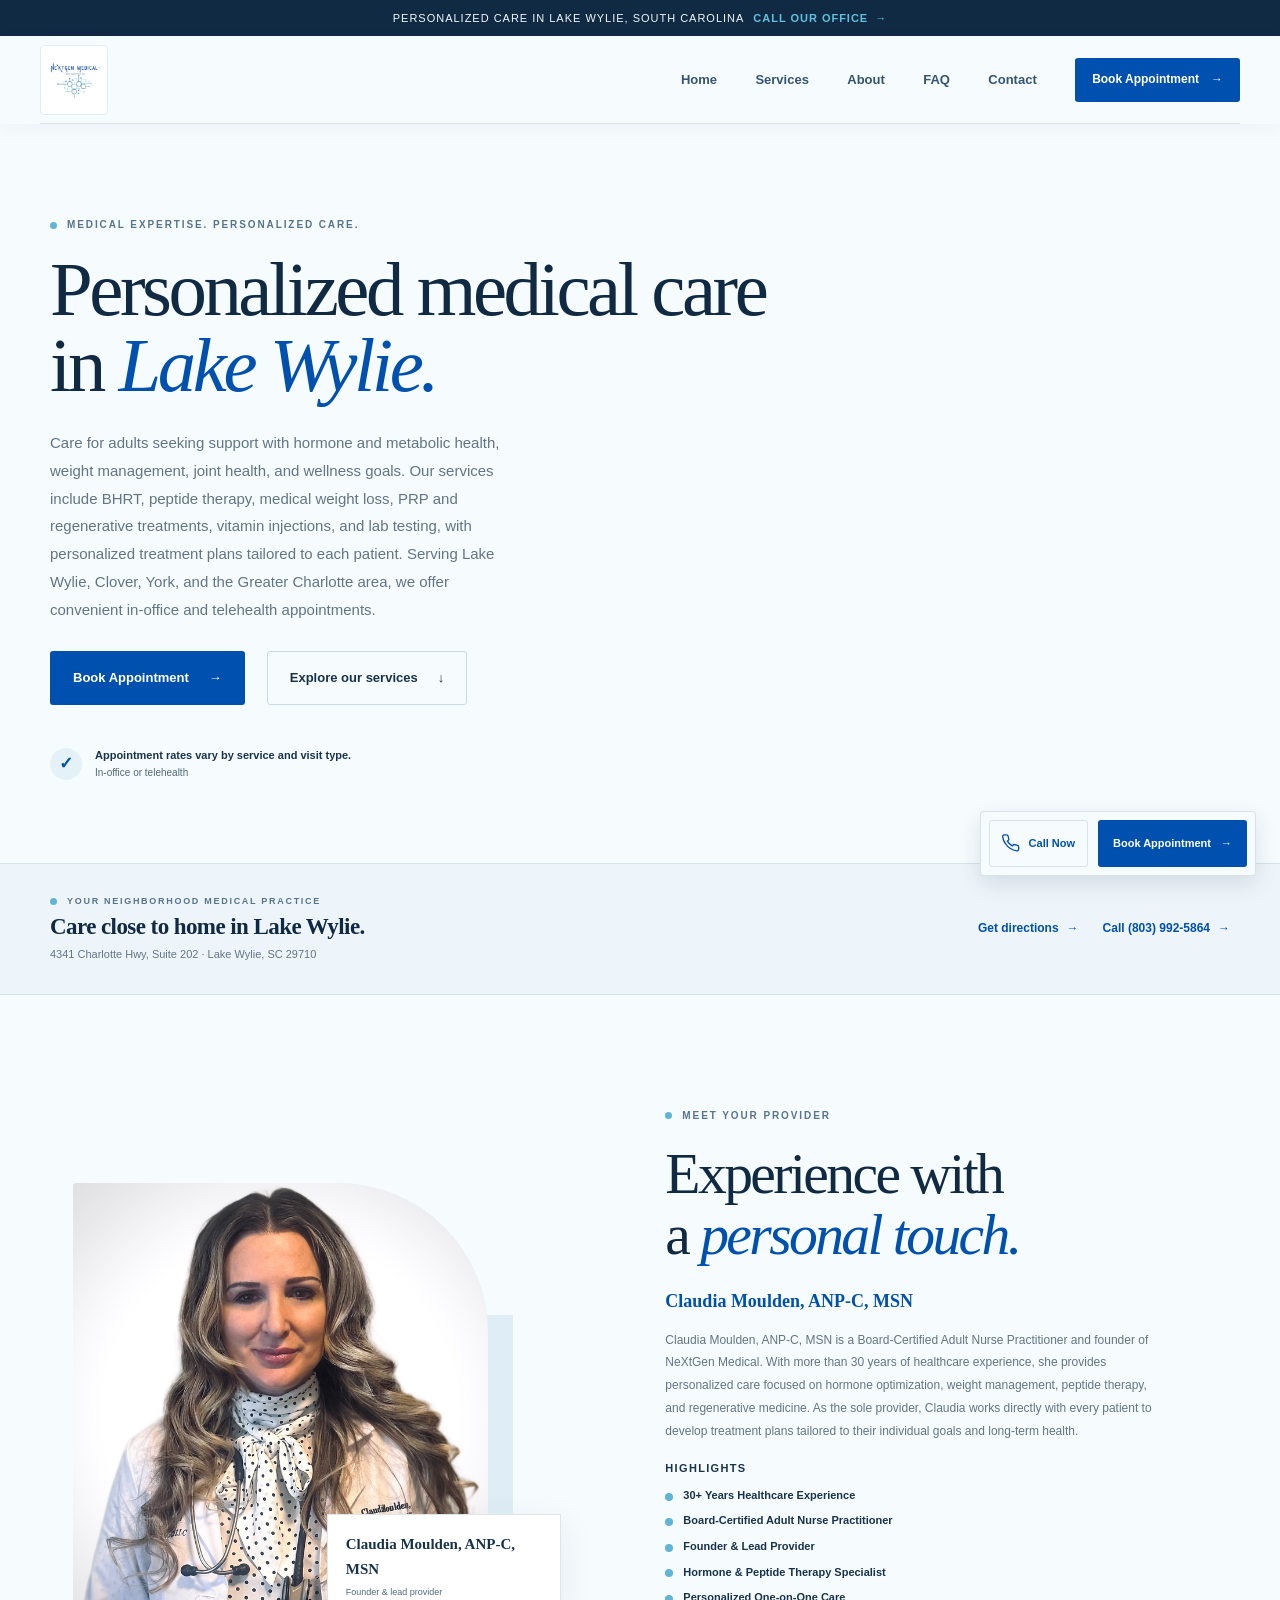
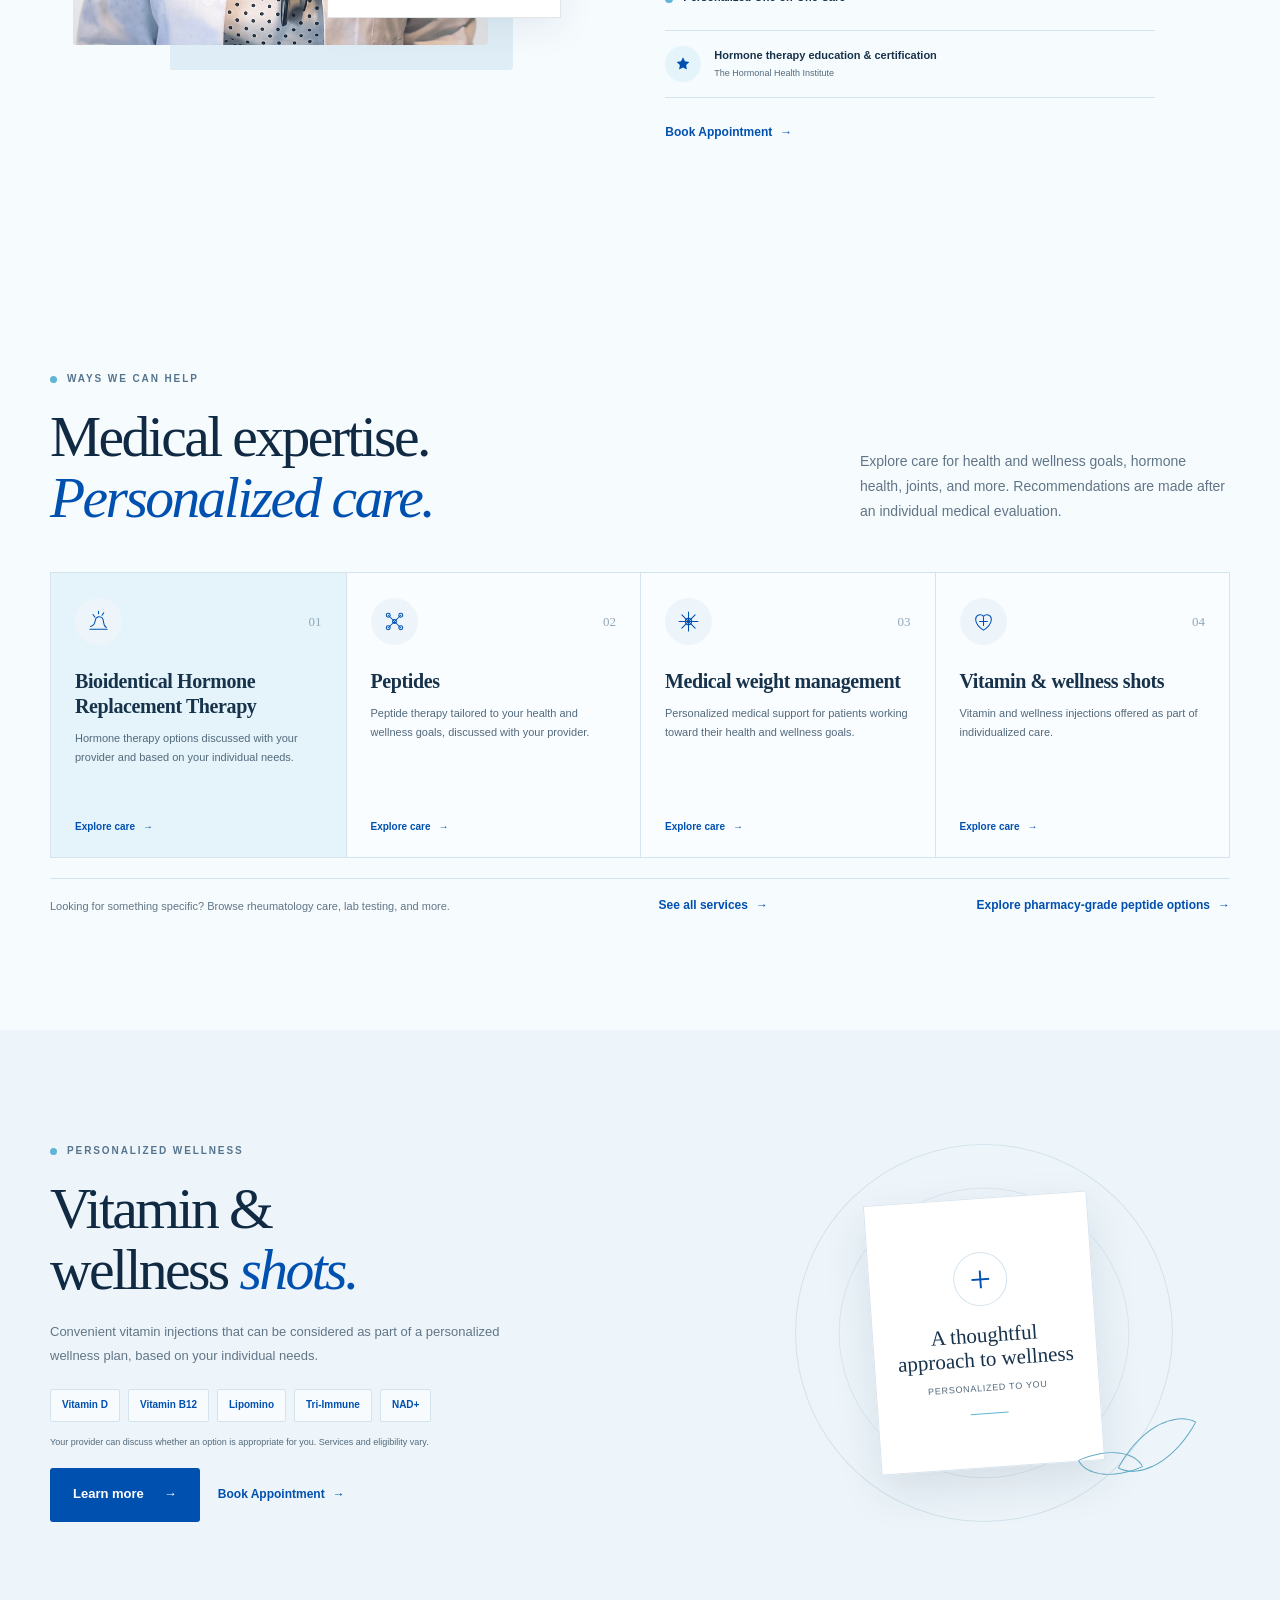
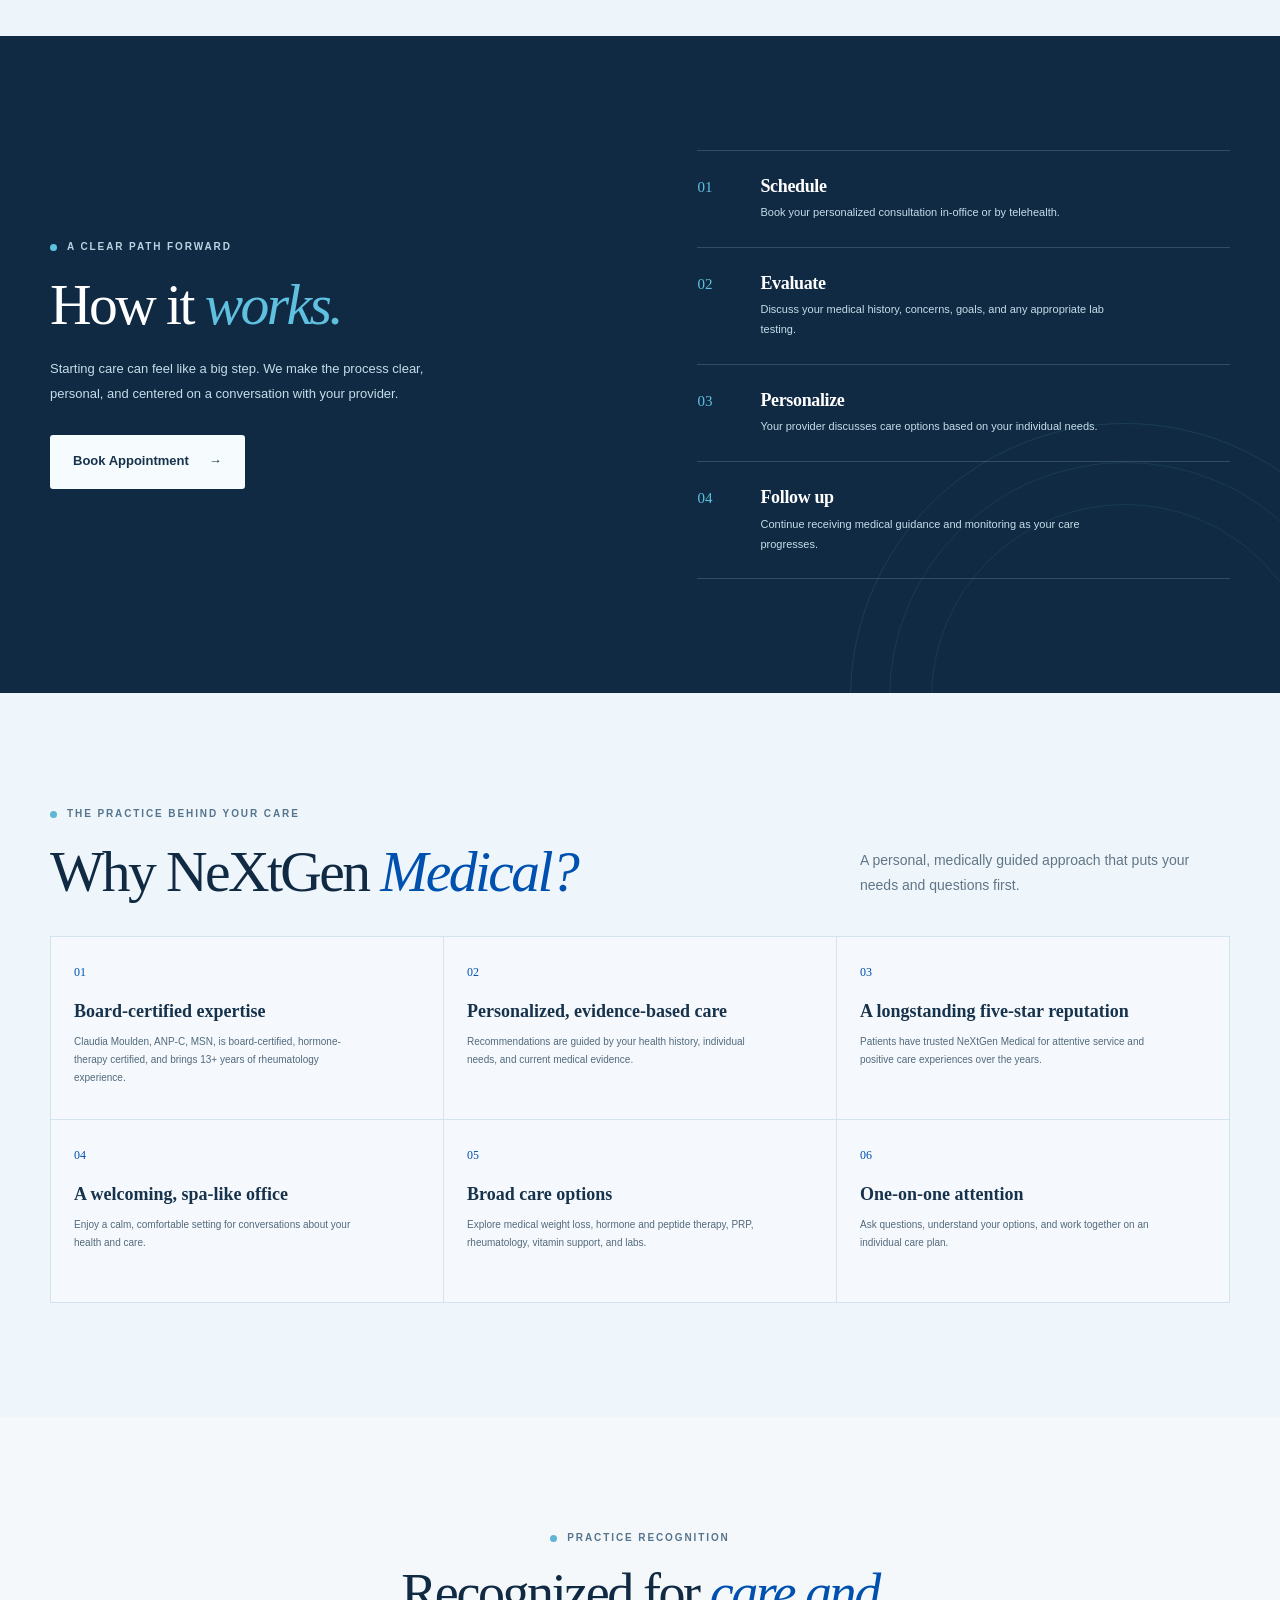
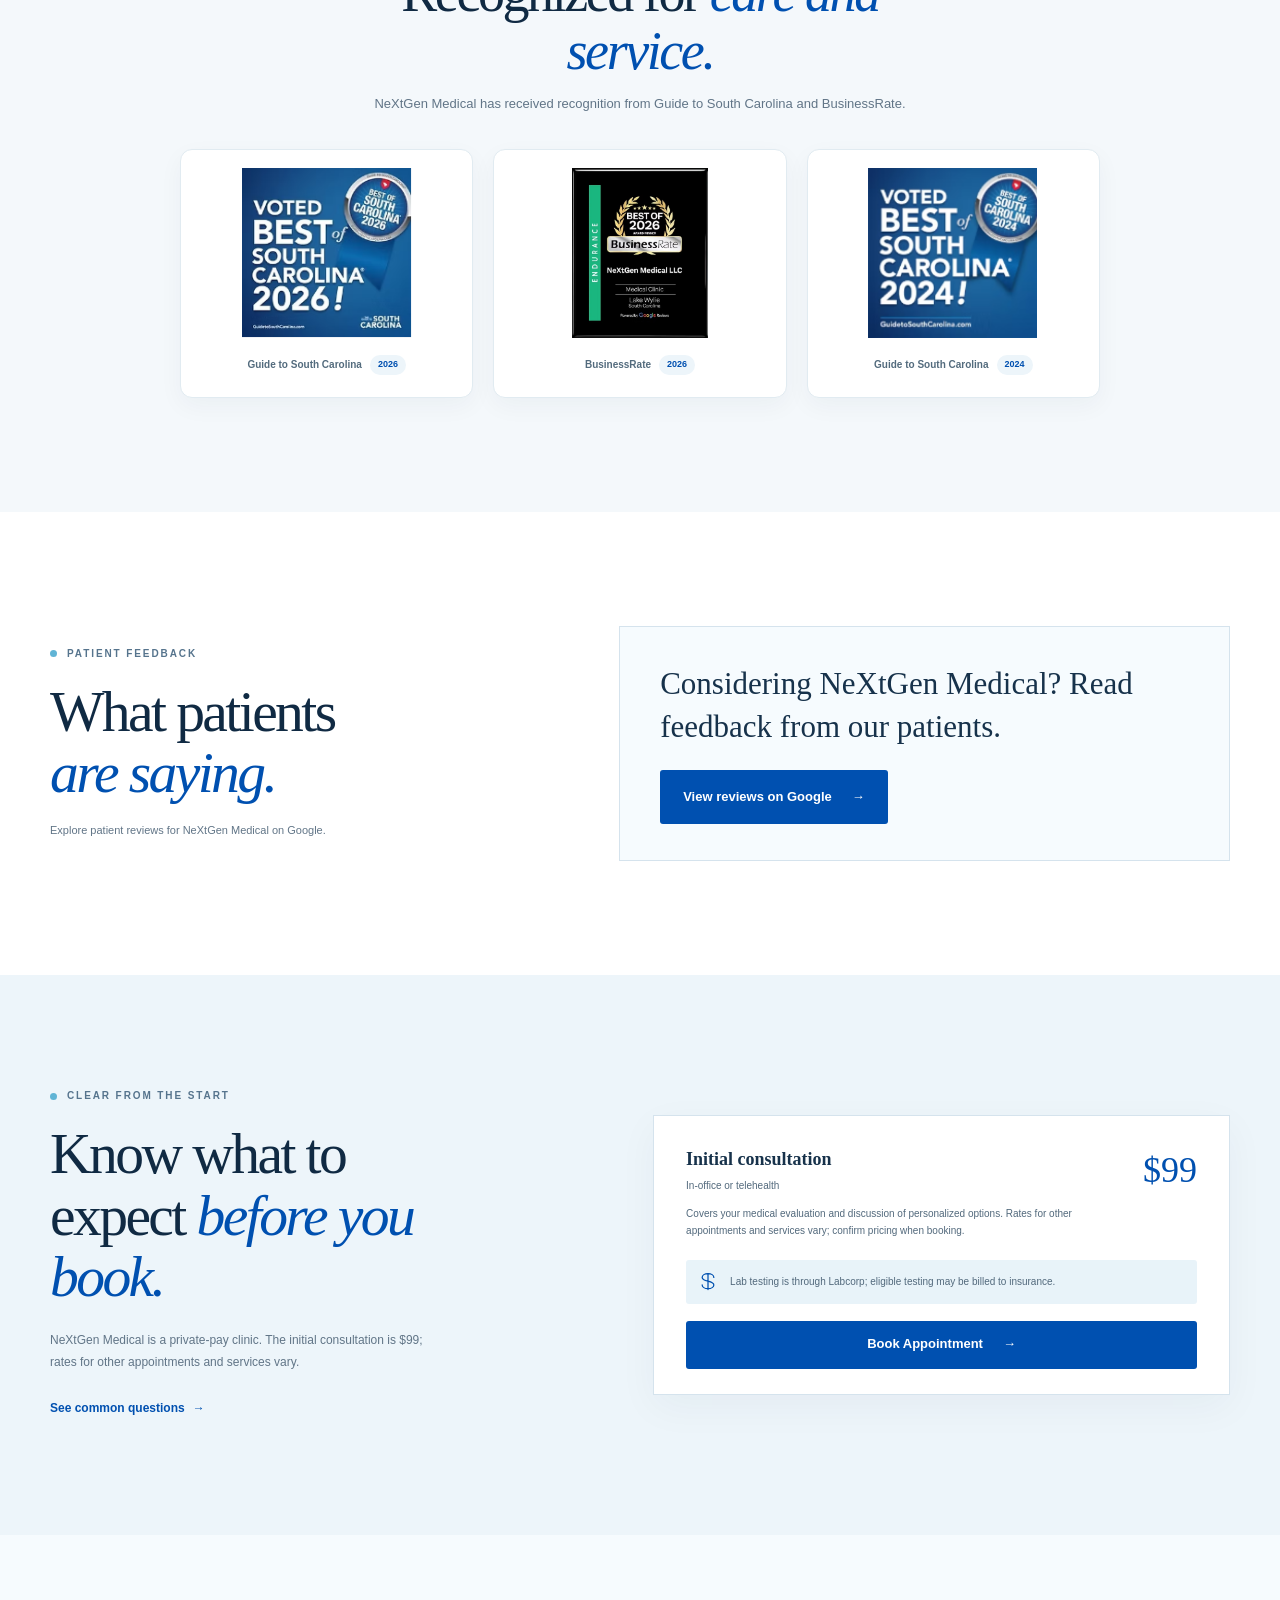
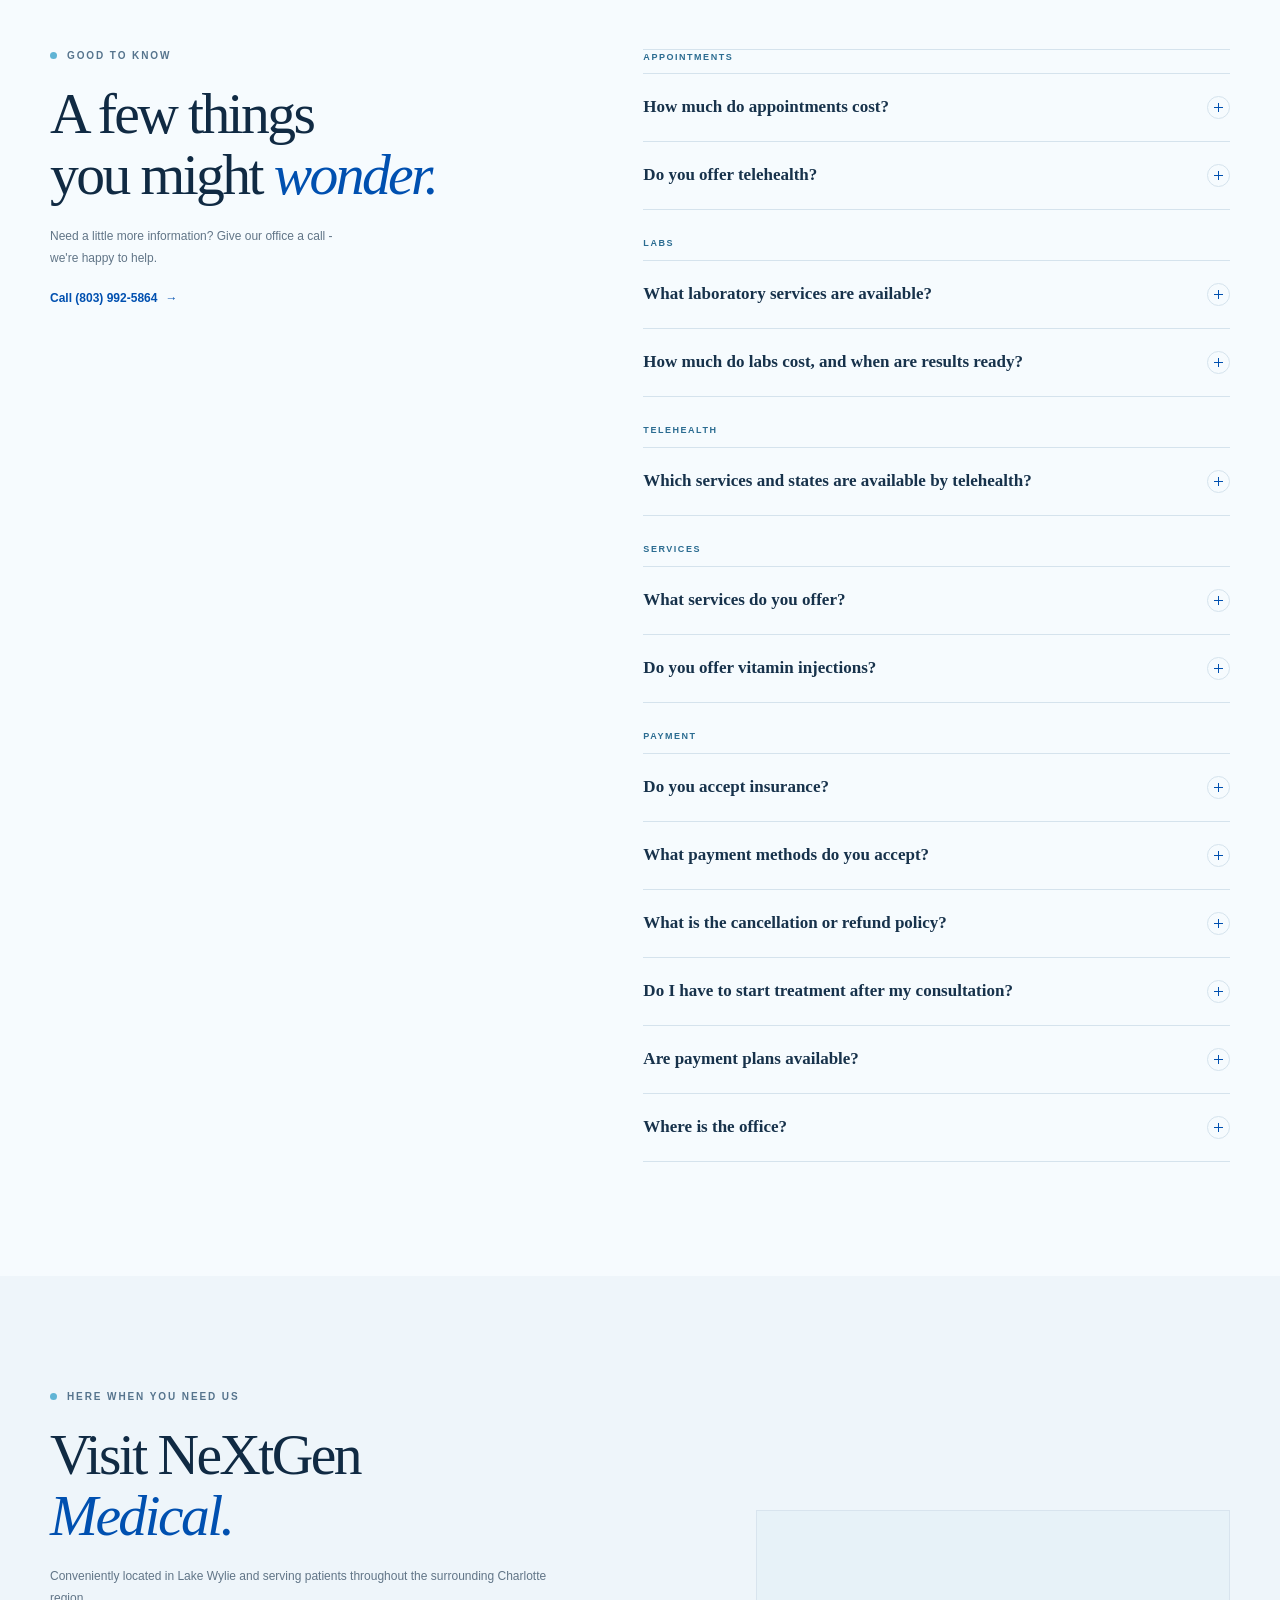
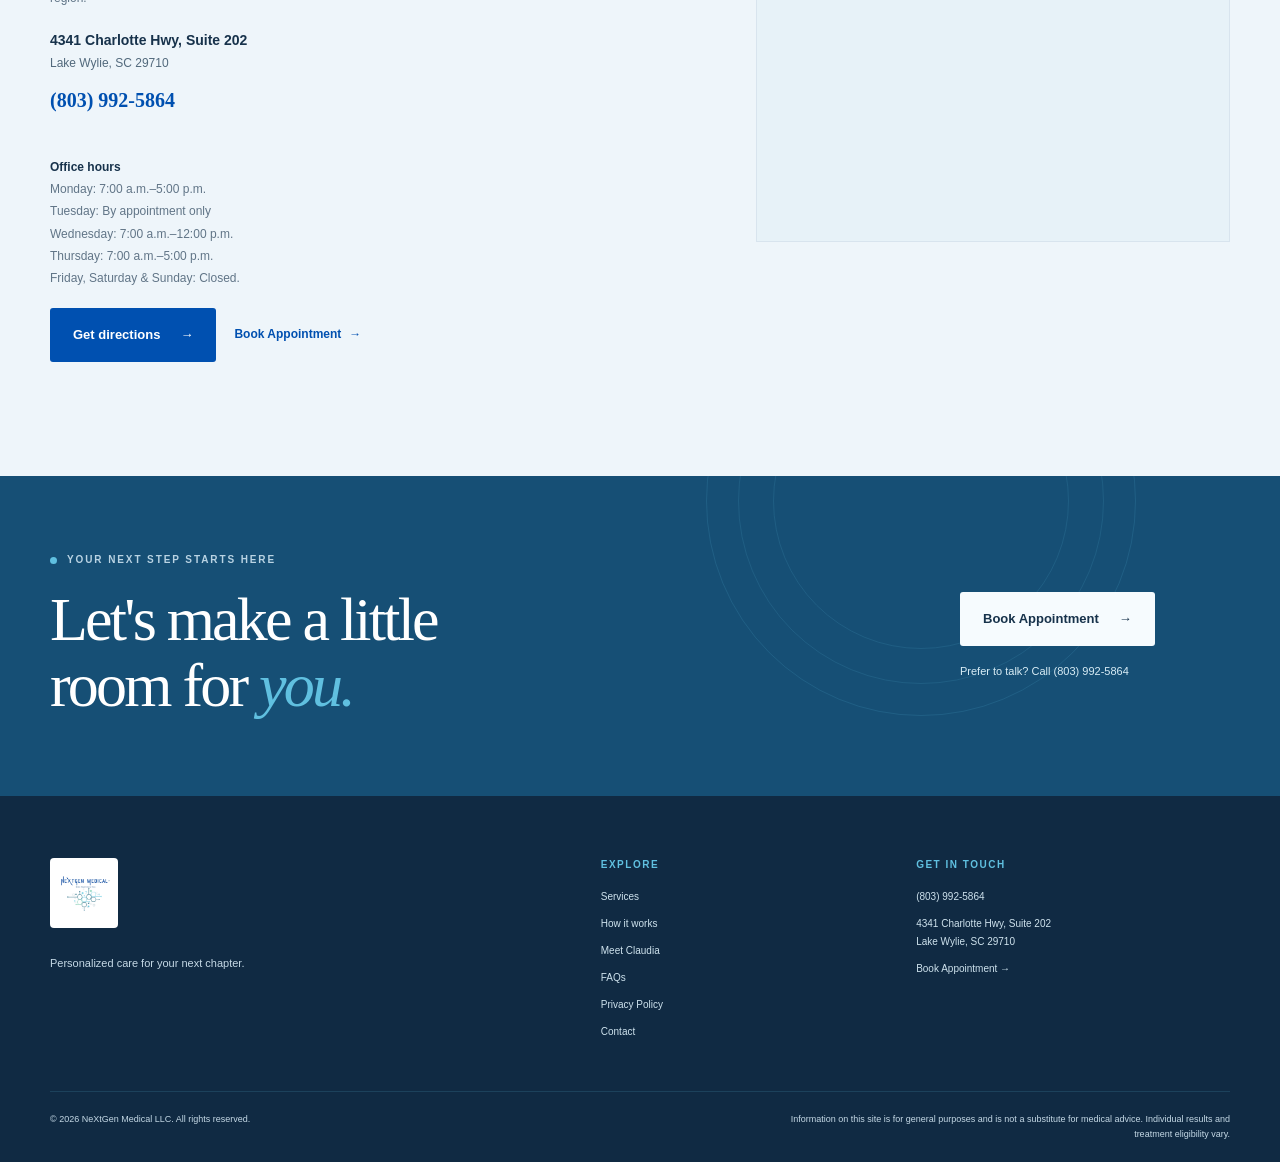
==== commit 1c7afa44: "Update homepage and provider content Co-authored-by: Copilot <223556219+Copilot@users.noreply.github" ====
--- a/index.html
+++ b/index.html
@@ -112,9 +112,12 @@
           <p class="eyebrow"><span class="eyebrow-dot"></span> Medical expertise. Personalized care.</p>
           <h1>Personalized medical care in <em>Lake Wylie.</em></h1>
           <p class="hero-intro">
-            Care for adults seeking support with hormone and metabolic health, arthritis and
-            joint concerns, and wellness goals. Explore BHRT, medical weight loss, PRP,
-            peptide therapy, vitamins, and lab testing. In-office or telehealth.
+            Care for adults seeking support with hormone and metabolic health, weight management,
+            joint health, and wellness goals. Our services include BHRT, peptide therapy,
+            medical weight loss, PRP and regenerative treatments, vitamin injections, and lab
+            testing, with personalized treatment plans tailored to each patient. Serving Lake
+            Wylie, Clover, York, and the Greater Charlotte area, we offer convenient in-office
+            and telehealth appointments.
           </p>
           <div class="hero-actions">
             <a class="button button-dark" href="https://d2oe0ra32qx05a.cloudfront.net/?practiceKey=k_1_97990" target="_blank" rel="noopener noreferrer">Book Appointment <span aria-hidden="true">&rarr;</span></a>
@@ -123,31 +126,6 @@
           <div class="hero-proof" aria-label="Practice highlights">
             <span class="proof-check" aria-hidden="true">&check;</span>
             <p><strong>Appointment rates vary by service and visit type.</strong><br>In-office or telehealth</p>
-          </div>
-        </div>
-      </section>
-
-      <section class="trust-strip" aria-label="Practice credentials">
-        <div class="trust-inner">
-          <div class="trust-item">
-            <span class="trust-icon" aria-hidden="true">
-              <svg viewBox="0 0 24 24" fill="none"><path d="M12 3v18M3 12h18M5.64 5.64l12.72 12.72m0-12.72L5.64 18.36" /></svg>
-            </span>
-            <span><strong>Board-certified</strong><small>Adult Nurse Practitioner</small></span>
-          </div>
-          <span class="trust-divider" aria-hidden="true"></span>
-          <div class="trust-item">
-            <span class="trust-icon" aria-hidden="true">
-              <svg viewBox="0 0 24 24" fill="none"><path d="M4 19.5A2.5 2.5 0 0 1 6.5 17H20M6.5 2H20v20H6.5A2.5 2.5 0 0 1 4 19.5v-15A2.5 2.5 0 0 1 6.5 2Z" /><path d="M8 7h8M8 11h6" /></svg>
-            </span>
-            <span><strong>13+ years</strong><small>of rheumatology experience</small></span>
-          </div>
-          <span class="trust-divider" aria-hidden="true"></span>
-          <div class="trust-item">
-            <span class="trust-icon" aria-hidden="true">
-              <svg viewBox="0 0 24 24" fill="none"><path d="M12 21s-8-4.35-8-11a4.5 4.5 0 0 1 8-2.83A4.5 4.5 0 0 1 20 10c0 6.65-8 11-8 11Z" /><path d="M8 12h8" /></svg>
-            </span>
-            <span><strong>Care that fits</strong><small>In-office and telehealth visits</small></span>
           </div>
         </div>
       </section>
@@ -163,6 +141,42 @@
             <a class="text-link text-link-dark" href="https://maps.google.com/?q=4341+Charlotte+Highway+Suite+202+Lake+Wylie+SC+29710" target="_blank" rel="noopener noreferrer">Get directions <span aria-hidden="true">&rarr;</span></a>
             <a class="text-link text-link-dark" href="tel:+18039925864">Call (803) 992-5864 <span aria-hidden="true">&rarr;</span></a>
           </div>
+        </div>
+      </section>
+
+      <section class="provider section-wrap section-pad" id="provider">
+        <div class="provider-photo-wrap">
+          <img
+            src="assets/claudia-moulden.avif"
+            alt="Claudia Moulden, ANP-C, MSN, board-certified Adult Nurse Practitioner at NeXtGen Medical"
+            loading="lazy"
+            decoding="async"
+          >
+          <div class="provider-note"><strong>Claudia Moulden, ANP-C, MSN</strong><small>Founder &amp; lead provider</small></div>
+          <span class="provider-blob" aria-hidden="true"></span>
+        </div>
+        <div class="provider-copy">
+          <p class="eyebrow"><span class="eyebrow-dot"></span> Meet your provider</p>
+          <h2>Experience with<br>a <em>personal touch.</em></h2>
+          <p class="provider-name">Claudia Moulden, ANP-C, MSN</p>
+          <p class="provider-intro">
+            Claudia Moulden, ANP-C, MSN is a Board-Certified Adult Nurse Practitioner and founder of NeXtGen Medical. With more than 30 years of healthcare experience, she provides personalized care focused on hormone optimization, weight management, peptide therapy, and regenerative medicine. As the sole provider, Claudia works directly with every patient to develop treatment plans tailored to their individual goals and long-term health.
+          </p>
+          <p class="provider-highlights-heading">Highlights</p>
+          <ul class="provider-highlights" aria-label="Claudia Moulden highlights">
+            <li>30+ Years Healthcare Experience</li>
+            <li>Board-Certified Adult Nurse Practitioner</li>
+            <li>Founder &amp; Lead Provider</li>
+            <li>Hormone &amp; Peptide Therapy Specialist</li>
+            <li>Personalized One-on-One Care</li>
+          </ul>
+          <div class="credential">
+            <span class="credential-icon" aria-hidden="true">
+              <svg viewBox="0 0 24 24" fill="none"><path d="m12 3 2.6 5.3 5.9.9-4.3 4.2 1 5.9-5.2-2.8-5.2 2.8 1-5.9-4.3-4.2 5.9-.9L12 3Z" /></svg>
+            </span>
+            <span><strong>Hormone therapy education &amp; certification</strong><small>The Hormonal Health Institute</small></span>
+          </div>
+          <a class="text-link text-link-dark" href="https://d2oe0ra32qx05a.cloudfront.net/?practiceKey=k_1_97990" target="_blank" rel="noopener noreferrer">Book Appointment <span aria-hidden="true">&rarr;</span></a>
         </div>
       </section>
 
@@ -301,45 +315,6 @@
         </div>
       </section>
 
-      <section class="provider section-wrap section-pad" id="provider">
-        <div class="provider-photo-wrap">
-          <img
-            src="assets/claudia-moulden.avif"
-            alt="Claudia Moulden, ANP-C, MSN, board-certified Adult Nurse Practitioner at NeXtGen Medical"
-            loading="lazy"
-            decoding="async"
-          >
-          <div class="provider-note"><strong>Claudia Moulden, ANP-C, MSN</strong><small>Founder &amp; lead provider</small></div>
-          <span class="provider-blob" aria-hidden="true"></span>
-        </div>
-        <div class="provider-copy">
-          <p class="eyebrow"><span class="eyebrow-dot"></span> Meet your provider</p>
-          <h2>Experience with<br>a <em>personal touch.</em></h2>
-          <p class="provider-name">Claudia Moulden, ANP-C, MSN</p>
-          <p>
-            Claudia Moulden, ANP-C, MSN, is the founder and lead provider of NeXtGen
-            Medical. A board-certified Adult Nurse Practitioner with three nursing
-            degrees, she began her career in neurology, helping establish the first
-            stroke center in Niagara County, New York.
-          </p>
-          <p>
-            She has practiced rheumatology for over 13 years and continues to care
-            for patients with arthritis and complex conditions. Claudia has several
-            years of hormonal health experience, completed The Hormonal Health
-            Institute’s hormone therapy education and certification program, and has
-            additional peptide therapy training. Her approach is collaborative,
-            evidence-based, and tailored to each person’s needs and goals.
-          </p>
-          <div class="credential">
-            <span class="credential-icon" aria-hidden="true">
-              <svg viewBox="0 0 24 24" fill="none"><path d="m12 3 2.6 5.3 5.9.9-4.3 4.2 1 5.9-5.2-2.8-5.2 2.8 1-5.9-4.3-4.2 5.9-.9L12 3Z" /></svg>
-            </span>
-            <span><strong>Hormone therapy education &amp; certification</strong><small>The Hormonal Health Institute</small></span>
-          </div>
-          <a class="text-link text-link-dark" href="https://d2oe0ra32qx05a.cloudfront.net/?practiceKey=k_1_97990" target="_blank" rel="noopener noreferrer">Book Appointment <span aria-hidden="true">&rarr;</span></a>
-        </div>
-      </section>
-
       <section class="why section-pad" id="why">
         <div class="section-wrap">
           <div class="section-heading">
--- a/styles.min.css
+++ b/styles.min.css
@@ -1 +1 @@
-:root{color-scheme:light;--ink:#17324b;--ink-deep:#102a43;--muted:#617587;--brand-blue:#0050b0;--brand-aqua:#60c0e0;--cream:#f6fbfe;--cream-deep:#eaf5fa;--white:#fff;--line:#d5e3ed;--serif:"Iowan Old Style","Palatino Linotype","Book Antiqua",Georgia,serif;--sans:"Avenir Next",Avenir,"Segoe UI",sans-serif;--content:1180px;}*{box-sizing:border-box;}html{scroll-behavior:smooth;scroll-padding-top:108px;}body{margin:0;background:var(--cream);color:var(--ink);font-family:var(--sans);font-size:16px;line-height:1.65;-webkit-font-smoothing:antialiased;}body,button,a{-webkit-tap-highlight-color:transparent;}img,svg{display:block;}img{max-width:100%;}a{color:inherit;text-decoration:none;}button,a{touch-action:manipulation;}a:focus-visible,button:focus-visible,summary:focus-visible{outline:3px solid #0050b0;outline-offset:4px;}.skip-link{position:fixed;z-index:20;top:10px;left:10px;transform:translateY(-150%);border-radius:4px;padding:10px 14px;background:var(--white);color:var(--ink);font-weight:700;}.skip-link:focus{transform:translateY(0);}.section-wrap{width:min(var(--content),calc(100% - 80px));margin-inline:auto;}.section-pad{padding-block:114px;}.announcement{display:flex;min-height:36px;align-items:center;justify-content:center;gap:9px;background:var(--ink-deep);color:#f1f7fb;font-size:11px;font-weight:500;letter-spacing:0.09em;text-transform:uppercase;}.announcement a{color:var(--brand-aqua);font-weight:700;}.announcement a span{margin-left:3px;}.site-header{position:sticky;top:0;z-index:10;background:var(--cream);box-shadow:0 5px 18px rgba(16,42,67,0.04);}.header-inner{display:flex;width:min(1320px,calc(100% - 80px));min-height:88px;align-items:center;justify-content:space-between;margin-inline:auto;border-bottom:1px solid rgba(16,42,67,0.12);}.brand{display:inline-flex;align-items:center;gap:10px;flex-shrink:0;}.brand-mark{width:68px;height:70px;flex:0 0 auto;border:1px solid #e2edf4;border-radius:4px;padding:3px;background:#fff;object-fit:contain;}.site-nav{display:flex;align-items:center;gap:clamp(20px,3vw,42px);color:#355471;font-size:13px;font-weight:600;}.site-nav>a:not(.button){transition:color 160ms ease;}.site-nav>a:not(.button):hover,.footer-column a:hover{color:#007bb9;}.menu-toggle{display:none;}.button{display:inline-flex;min-height:54px;align-items:center;justify-content:center;gap:20px;border:1px solid transparent;border-radius:3px;padding:13px 22px;font-family:var(--sans);font-size:13px;font-weight:700;line-height:1.3;transition:background 170ms ease,color 170ms ease,transform 170ms ease;}.button:hover{transform:translateY(-2px);}.button-dark{background:var(--brand-blue);color:var(--white);}.button-dark:hover{background:var(--ink-deep);}.button-outline{border-color:#c6dce9;background:transparent;color:var(--ink);}.button-outline:hover{border-color:var(--brand-blue);background:#e5f4fa;}.button-small{min-height:44px;gap:12px;padding:10px 16px;font-size:12px;}.button-light{background:var(--cream);color:var(--ink);}.button-light:hover{background:var(--brand-aqua);}.hero{display:grid;min-height:0;grid-template-columns:1fr;align-items:center;padding-block:82px;}.hero-copy{max-width:760px;padding-top:12px;}.eyebrow{display:flex;align-items:center;gap:10px;margin:0 0 20px;color:#56748d;font-size:10px;font-weight:700;letter-spacing:0.19em;line-height:1.4;text-transform:uppercase;}.eyebrow-dot{width:7px;height:7px;border-radius:50%;background:#60b4d5;}h1,h2,h3,p{margin-top:0;}h1,h2{margin-bottom:0;color:var(--ink-deep);font-family:var(--serif);font-weight:400;letter-spacing:-0.045em;}h1{font-size:clamp(54px,6vw,78px);line-height:0.99;}h1 em,h2 em{color:var(--brand-blue);font-weight:400;}.hero-intro{max-width:460px;margin:25px 0 28px;color:#617587;font-size:15px;line-height:1.85;}.hero-actions{display:flex;align-items:center;gap:22px;flex-wrap:wrap;}.text-link{display:inline-flex;align-items:center;gap:8px;color:#56748d;font-size:12px;font-weight:700;}.text-link:hover{color:#007bb9;}.hero-proof{display:flex;align-items:center;gap:13px;margin-top:42px;}.proof-avatars{display:flex;padding-left:2px;}.avatar{display:grid;width:31px;height:31px;place-items:center;border:2px solid var(--cream);border-radius:50%;margin-left:-5px;color:white;font-family:var(--serif);font-size:12px;font-weight:700;}.avatar-one{background:#0050a0;}.avatar-two{background:#60b4d5;}.avatar-three{background:#153b60;}.hero-proof p{margin:0;color:#52697c;font-size:10px;line-height:1.6;}.proof-check{display:grid;width:32px;height:32px;place-items:center;border-radius:50%;background:#e4f2f8;color:var(--brand-blue);font-size:17px;font-weight:700;}.hero-proof strong{color:var(--ink);font-size:11px;}.local-visit{border-block:1px solid var(--line);background:#eef5fa;}.local-visit-inner{display:flex;min-height:130px;align-items:center;justify-content:space-between;gap:24px;padding-block:20px;}.local-visit .eyebrow{margin-bottom:4px;font-size:9px;}.local-visit-title{margin:0;color:var(--ink-deep);font-family:var(--serif);font-size:23px;font-weight:600;letter-spacing:-0.025em;line-height:1.3;}.local-visit-address{margin:3px 0 0;color:var(--muted);font-size:11px;}.local-visit-actions{display:flex;flex-wrap:wrap;gap:24px;}.trust-strip{border-block:1px solid var(--line);background:#f0f7fb;}.trust-inner{display:flex;width:min(1000px,calc(100% - 80px));min-height:108px;align-items:center;justify-content:space-between;gap:28px;margin-inline:auto;}.trust-item{display:flex;align-items:center;gap:13px;}.trust-icon{display:grid;width:39px;height:39px;flex:0 0 39px;place-items:center;border:1px solid #d5e3ed;border-radius:50%;}.trust-icon svg{width:19px;stroke:var(--brand-blue);stroke-linecap:round;stroke-linejoin:round;stroke-width:1.45;}.trust-item strong,.trust-item small{display:block;}.trust-item strong{color:var(--ink);font-family:var(--serif);font-size:15px;font-weight:600;line-height:1.3;}.trust-item small{margin-top:3px;color:#52697c;font-size:10px;}.trust-divider{width:1px;height:39px;background:#d8e4ee;}.section-heading{display:flex;align-items:end;justify-content:space-between;gap:60px;margin-bottom:44px;}h2{font-size:clamp(41px,4.5vw,58px);line-height:1.06;}.section-lead{max-width:370px;margin:0 0 4px;color:var(--muted);font-size:14px;line-height:1.8;}.service-grid{display:grid;grid-template-columns:repeat(4,1fr);border:1px solid var(--line);background:rgba(255,255,255,0.45);}.service-card{display:flex;min-height:284px;flex-direction:column;padding:25px 24px 22px;}.service-card + .service-card{border-left:1px solid var(--line);}.service-card-featured{background:#e5f4fa;}.service-card-top{display:flex;align-items:center;justify-content:space-between;margin-bottom:24px;}.service-icon{display:grid;width:47px;height:47px;place-items:center;border-radius:50%;background:#eef5fa;}.service-icon svg{width:25px;stroke:var(--brand-blue);stroke-linecap:round;stroke-linejoin:round;stroke-width:1.35;}.card-number{color:#91a7b8;font-family:var(--serif);font-size:13px;}.service-card h3,.step h3{margin-bottom:10px;color:var(--ink);font-family:var(--serif);font-size:20px;font-weight:600;letter-spacing:-0.02em;line-height:1.25;}.service-card p{margin-bottom:19px;color:#52697c;font-size:11px;line-height:1.75;}.service-card a{display:inline-flex;align-items:center;gap:8px;margin-top:auto;color:var(--brand-blue);font-size:10px;font-weight:700;}.service-card a:hover{color:#007bb9;}.service-note{margin:15px 0 0;color:#52697c;font-size:10px;}.services-more{display:flex;align-items:center;justify-content:space-between;gap:20px;margin-top:20px;border-top:1px solid var(--line);padding-top:17px;}.services-more p{margin:0;color:var(--muted);font-size:11px;}.vitamin-feature{overflow:hidden;background:#edf5fa;}.vitamin-inner{display:grid;grid-template-columns:1fr 0.9fr;align-items:center;gap:12%;}.vitamin-copy{max-width:490px;}.vitamin-copy>p:not(.eyebrow,.vitamin-disclaimer){margin:20px 0;color:var(--muted);font-size:13px;line-height:1.85;}.vitamin-options{display:flex;flex-wrap:wrap;gap:8px;margin-top:21px;}.vitamin-options span{border:1px solid #d5e3ed;border-radius:2px;padding:7px 11px;background:rgba(255,255,255,0.6);color:var(--brand-blue);font-size:10px;font-weight:700;}.vitamin-disclaimer{margin:13px 0 18px;color:#52697c;font-size:9px;line-height:1.65;}.vitamin-actions,.location-actions{display:flex;align-items:center;gap:18px;flex-wrap:wrap;}.vitamin-visual{position:relative;display:grid;min-height:355px;place-items:center;}.vitamin-circle{position:absolute;display:block;width:min(100%,350px);aspect-ratio:1;border:1px solid #d5e3ed;border-radius:50%;}.vitamin-circle-one{transform:scale(0.83);}.vitamin-circle-two{transform:scale(1.08);}.vitamin-card{position:relative;z-index:1;display:flex;width:224px;min-height:270px;flex-direction:column;align-items:center;justify-content:center;border:1px solid #d8e4ee;background:var(--white);box-shadow:0 18px 45px rgba(16,42,67,0.11);text-align:center;transform:rotate(-4deg);}.vitamin-symbol{display:grid;width:54px;height:54px;place-items:center;border:1px solid #d5e3ed;border-radius:50%;color:#0050b0;font-family:var(--serif);font-size:38px;line-height:1;}.vitamin-card-title{margin-top:18px;color:var(--ink);font-family:var(--serif);font-size:21px;line-height:1.13;}.vitamin-card-note{margin-top:10px;color:#52697c;font-size:9px;letter-spacing:0.08em;text-transform:uppercase;}.vitamin-card-lines{width:38px;height:1px;margin-top:17px;background:#60b4d5;}.vitamin-leaf{position:absolute;z-index:2;width:48px;height:78px;border:1.5px solid #60a9c4;border-radius:100% 0 100% 0;}.vitamin-leaf-one{right:10%;bottom:26px;transform:rotate(28deg);}.vitamin-leaf-two{right:21%;bottom:18px;width:33px;height:57px;transform:rotate(66deg);}.approach{overflow:hidden;position:relative;background:var(--ink-deep);color:#eff6fb;}.approach-inner{display:grid;grid-template-columns:0.95fr 1fr;align-items:center;gap:12%;}.approach-copy{position:relative;z-index:1;}.eyebrow-light{color:#b9d3e3;}.eyebrow-light .eyebrow-dot{background:var(--brand-aqua);}.approach h2,.final-cta h2{color:var(--white);}.approach h2 em,.final-cta h2 em{color:var(--brand-aqua);}.approach-copy>p:not(.eyebrow){max-width:430px;margin:22px 0 28px;color:#c5dce9;font-size:13px;line-height:1.9;}.approach-steps{position:relative;z-index:1;}.step{display:grid;grid-template-columns:45px 1fr;gap:18px;border-bottom:1px solid rgba(210,229,242,0.18);padding:24px 0;}.step:first-child{border-top:1px solid rgba(210,229,242,0.18);}.step-number{color:var(--brand-aqua);font-family:var(--serif);font-size:15px;}.step h3{margin-bottom:6px;color:var(--white);font-size:18px;}.step p{max-width:360px;margin:0;color:#c5dce9;font-size:11px;line-height:1.8;}.approach-orbit{position:absolute;right:-120px;bottom:-280px;width:550px;height:550px;border:1px solid rgba(96,192,224,0.12);border-radius:50%;}.approach-orbit::after,.approach-orbit::before{position:absolute;border:1px solid rgba(96,192,224,0.1);border-radius:50%;content:"";}.approach-orbit::before{inset:38px;}.approach-orbit::after{inset:80px;}.provider{display:grid;grid-template-columns:0.86fr 1fr;align-items:center;gap:11%;}.provider-photo-wrap{position:relative;width:100%;max-width:440px;justify-self:center;padding:0 25px 25px 0;}.provider-photo-wrap img{position:relative;z-index:1;width:100%;aspect-ratio:0.9;border-radius:3px 150px 3px 3px;background:#e9f2f8;object-fit:cover;object-position:center 28%;}.provider-blob{position:absolute;right:0;bottom:0;width:78%;height:73%;border-radius:0 0 4px 0;background:#dfeef6;}.provider-note{position:absolute;z-index:2;right:-48px;bottom:52px;width:234px;border:1px solid rgba(16,42,67,0.12);padding:17px 18px;background:var(--white);box-shadow:0 10px 36px rgba(16,42,67,0.08);}.provider-note strong,.provider-note small{display:block;}.provider-note strong{color:var(--ink);font-family:var(--serif);font-size:15px;font-weight:600;}.provider-note small{margin-top:3px;color:#52697c;font-size:9px;}.provider-copy{max-width:490px;}.about-provider-bio{padding-bottom:52px;}.about-family{padding-top:36px;}.about-family .provider-copy{max-width:760px;margin-inline:auto;text-align:center;}.about-family .eyebrow{justify-content:center;}.why{background:#eff6fb;}.why .section-heading{margin-bottom:34px;}.why-grid{display:grid;grid-template-columns:repeat(3,1fr);border-top:1px solid var(--line);border-left:1px solid var(--line);}.why-card{min-height:183px;border-right:1px solid var(--line);border-bottom:1px solid var(--line);padding:21px 23px;background:rgba(255,255,255,0.34);}.why-number{color:#0050b0;font-family:var(--serif);font-size:12px;}.why-card h3{margin:12px 0 7px;color:var(--ink);font-family:var(--serif);font-size:18px;font-weight:600;}.why-card p{max-width:290px;margin:0;color:#52697c;font-size:10px;line-height:1.8;}.testimonials{background:var(--white);}.awards{background:#f4f8fb;}.awards-inner{display:flex;flex-direction:column;align-items:center;gap:34px;}.awards-copy{max-width:620px;text-align:center;}.awards-copy .eyebrow{justify-content:center;}.awards-copy h2{margin:13px 0;font-size:clamp(36px,4.4vw,54px);}.awards-copy>p:last-child{margin:0;color:var(--muted);font-size:13px;line-height:1.7;}.awards-grid{display:grid;width:min(100%,920px);grid-template-columns:repeat(3,minmax(0,1fr));align-items:stretch;gap:20px;}.award-card{display:flex;min-width:0;flex-direction:column;align-items:center;justify-content:space-between;gap:10px;margin:0;border:1px solid #e1ebf1;border-radius:12px;padding:18px 16px 15px;background:var(--white);box-shadow:0 8px 24px rgba(16,42,67,0.045);text-align:center;}.award-badge{display:block;width:100%;height:170px;object-fit:contain;}.award-card figcaption{display:flex;min-height:34px;align-items:center;justify-content:center;gap:8px;color:#536b7d;font-size:10px;font-weight:600;line-height:1.5;}.award-card figcaption span{border-radius:999px;padding:3px 8px;background:#edf5fa;color:var(--brand-blue);font-size:9px;font-weight:700;}.testimonial-inner{display:grid;grid-template-columns:0.7fr 1fr;align-items:center;gap:12%;}.testimonial-heading>p:not(.eyebrow){max-width:320px;margin:18px 0 0;color:var(--muted);font-size:11px;line-height:1.8;}.testimonial-card{position:relative;margin:0;border:1px solid var(--line);padding:36px 40px;background:#f6fbfe;}.testimonial-card>p{max-width:620px;margin:0 0 22px;color:var(--ink);font-family:var(--serif);font-size:clamp(22px,2.7vw,31px);line-height:1.38;}.provider-name{margin:22px 0 12px;color:var(--brand-blue);font-family:var(--serif);font-size:18px;font-weight:600;}.provider-copy>p:not(.eyebrow,.provider-name){margin-bottom:13px;color:var(--muted);font-size:12px;line-height:1.9;}.credential{display:flex;align-items:center;gap:13px;margin:23px 0 20px;border-top:1px solid var(--line);border-bottom:1px solid var(--line);padding:15px 0;}.credential-icon{display:grid;width:36px;height:36px;flex:0 0 36px;place-items:center;border-radius:50%;background:#e5f4fa;}.credential-icon svg{width:18px;fill:#0050b0;}.credential strong,.credential small{display:block;}.credential strong{color:var(--ink);font-size:11px;}.credential small{margin-top:2px;color:#52697c;font-size:9px;}.text-link-dark{color:var(--brand-blue);}.pricing{background:#edf5fa;}.pricing-inner{display:grid;grid-template-columns:0.8fr 1fr;align-items:center;gap:12%;}.pricing-copy{max-width:390px;}.pricing-copy>p:not(.eyebrow){margin:22px 0 20px;color:var(--muted);font-size:12px;line-height:1.9;}.price-card{border:1px solid #d5e3ed;padding:29px 32px 25px;background:var(--white);box-shadow:0 12px 38px rgba(16,42,67,0.045);}.price-row{display:flex;align-items:center;justify-content:space-between;gap:16px;}.price-label,.price-detail{display:block;}.price-label{color:var(--ink);font-family:var(--serif);font-size:18px;font-weight:600;}.price-detail{margin-top:3px;color:#52697c;font-size:10px;}.price-amount{color:var(--brand-blue);font-family:var(--serif);font-size:36px;line-height:1;}.price-includes{max-width:440px;margin:10px 0 0;color:#52697c;font-size:10px;line-height:1.75;}.price-rule{height:1px;margin:20px 0;background:var(--line);}.price-footnote{display:flex;align-items:center;gap:10px;margin-top:20px;border-radius:3px;padding:12px;background:#e8f3f9;color:#52697c;font-size:10px;line-height:1.55;}.footnote-icon{flex:0 0 22px;}.footnote-icon svg{width:20px;stroke:var(--brand-blue);stroke-linecap:round;stroke-width:1.5;}.price-cta{width:100%;min-height:48px;margin-top:17px;}.faq{display:grid;grid-template-columns:0.75fr 1fr;align-items:start;gap:13%;}.faq-heading>p:not(.eyebrow){max-width:300px;margin:20px 0 15px;color:var(--muted);font-size:12px;line-height:1.85;}.faq-list{border-top:1px solid var(--line);}.faq-item{border-bottom:1px solid var(--line);}.faq-item summary{position:relative;display:flex;min-height:67px;align-items:center;justify-content:space-between;gap:20px;padding:15px 0;color:var(--ink);cursor:pointer;font-family:var(--serif);font-size:17px;font-weight:600;line-height:1.35;list-style:none;}.faq-item summary::-webkit-details-marker{display:none;}.faq-item summary>span{position:relative;width:23px;height:23px;flex:0 0 23px;border:1px solid #d5e3ed;border-radius:50%;}.faq-item summary>span::before,.faq-item summary>span::after{position:absolute;top:10px;left:6px;width:9px;height:1px;background:var(--brand-blue);content:"";transition:transform 160ms ease;}.faq-item summary>span::after{transform:rotate(90deg);}.faq-item[open] summary>span::after{transform:rotate(0);}.faq-item>p{max-width:540px;margin:-1px 30px 20px 0;color:#52697c;font-size:11px;line-height:1.85;}.faq-item>p a{color:var(--brand-blue);font-weight:700;text-decoration:underline;text-underline-offset:2px;}.faq-category{margin:26px 0 0;border-bottom:1px solid var(--line);padding:0 0 9px;color:#2b6c91;font-family:var(--sans);font-size:9px;font-weight:700;letter-spacing:0.17em;text-transform:uppercase;}.faq-category:first-child{margin-top:0;}.location{background:#eef5fa;}.location-inner{display:grid;grid-template-columns:1fr 0.84fr;align-items:center;gap:12%;}.location-map-wrap{min-height:330px;overflow:hidden;border:1px solid #d8e4ee;background:#e7f2f8;}.location-map{display:block;width:100%;height:330px;border:0;}.location-copy{max-width:500px;}.location-copy>p:not(.eyebrow){margin:19px 0;color:var(--muted);font-size:12px;line-height:1.85;}.location-copy address{margin-bottom:9px;color:#52697c;font-size:12px;font-style:normal;line-height:1.8;}.location-copy address strong{color:var(--ink);font-size:14px;}.location-phone{display:inline-block;margin-bottom:20px;color:var(--brand-blue);font-family:var(--serif);font-size:20px;font-weight:600;}.location-hours{margin:0 0 20px;color:var(--muted);font-size:12px;line-height:1.8;}.location-hours strong{display:block;color:var(--ink);}.location-card{position:relative;display:flex;min-height:330px;flex-direction:column;align-items:flex-start;justify-content:center;overflow:hidden;border:1px solid #d8e4ee;padding:35px;background:linear-gradient(135deg,transparent 48%,rgba(96,192,224,0.08) 49%,transparent 50%),linear-gradient(25deg,transparent 54%,rgba(96,192,224,0.1) 55%,transparent 56%),#e7f2f8;background-size:80px 80px,100px 100px,auto;}.location-pin{display:grid;width:47px;height:47px;place-items:center;border-radius:50%;background:var(--brand-blue);}.location-pin svg{width:24px;stroke:var(--white);stroke-linecap:round;stroke-linejoin:round;stroke-width:1.5;}.location-card-label{margin-top:19px;color:#52697c;font-size:9px;letter-spacing:0.15em;text-transform:uppercase;}.location-card-city{margin-top:2px;color:var(--ink);font-family:var(--serif);font-size:34px;line-height:1.15;}.location-card-state{margin-top:4px;color:var(--brand-blue);font-size:9px;font-weight:700;letter-spacing:0.18em;}.location-card-rule{width:45px;height:1px;margin:17px 0 11px;background:#60b4d5;}.location-card-address{color:#617587;font-family:var(--serif);font-size:15px;line-height:1.55;}.location-card>a{display:inline-flex;gap:7px;margin-top:17px;color:var(--brand-blue);font-size:10px;font-weight:700;}.location-card>a:hover{color:#007bb9;}.page-hero{padding-block:76px 68px;}.privacy-content{max-width:900px;padding-top:0;}.privacy-content article{border-bottom:1px solid var(--line);padding:0 0 25px;margin:0 0 25px;}.privacy-content h2{margin:0 0 12px;font-size:clamp(23px,3vw,32px);}.privacy-content p,.privacy-content address{max-width:760px;color:#52697c;font-size:14px;line-height:1.85;}.privacy-content address{font-style:normal;}.privacy-content a{color:var(--brand-blue);font-weight:700;text-decoration:underline;text-underline-offset:3px;}.page-hero h1,.service-page-hero h1{max-width:790px;font-size:clamp(48px,6.5vw,76px);}.page-hero>p:not(.eyebrow),.service-page-hero>p:not(.eyebrow){max-width:640px;margin:19px 0 24px;color:var(--muted);font-size:14px;line-height:1.85;}.catalog{background:#eef5fa;}.catalog-heading{margin-bottom:32px;}.catalog-heading h2{font-size:clamp(38px,4vw,51px);}.catalog-grid{display:grid;grid-template-columns:repeat(3,1fr);border-top:1px solid var(--line);border-left:1px solid var(--line);}.catalog-card{display:flex;min-height:315px;flex-direction:column;border-right:1px solid var(--line);border-bottom:1px solid var(--line);padding:23px;background:rgba(255,255,255,0.56);}.catalog-number{color:#52697c;font-size:9px;font-weight:700;letter-spacing:0.13em;line-height:1.5;}.catalog-card h2{margin:15px 0 8px;font-size:24px;letter-spacing:-0.03em;line-height:1.17;}.catalog-card>p{min-height:42px;margin:0;color:#52697c;font-size:10px;line-height:1.7;}.catalog-card ul{display:grid;gap:5px;margin:15px 0 19px;padding-left:16px;color:#486a85;font-size:10px;line-height:1.5;}.catalog-card li::marker{color:#60b4d5;}.catalog-card .text-link{margin-top:auto;font-size:10px;}.catalog-note{margin:14px 0 0;color:#52697c;font-size:10px;line-height:1.7;}.consult-banner{background:var(--ink-deep);color:var(--white);}.consult-banner-inner{display:flex;min-height:265px;align-items:center;justify-content:space-between;gap:35px;padding-block:48px;}.consult-banner h2{color:var(--white);font-size:clamp(36px,4vw,49px);}.consult-banner h2 em{color:var(--brand-aqua);}.consult-banner-inner>div:first-child>p:last-child{margin:12px 0 0;color:#bed9e8;font-size:12px;}.consult-banner-inner>div:last-child{display:flex;min-width:300px;flex-direction:column;align-items:flex-start;gap:15px;}.consult-price{color:var(--brand-aqua);font-family:var(--serif);font-size:34px;line-height:1;}.consult-price small{margin-left:7px;color:#d0e2ed;font-family:var(--sans);font-size:10px;}.service-page-hero{padding-block:48px 68px;}.breadcrumb{display:inline-flex;margin-bottom:31px;color:#56748d;font-size:11px;font-weight:700;}.breadcrumb:hover{color:#007bb9;}.service-page-hero .eyebrow{margin-bottom:14px;}.service-page-hero>p:not(.eyebrow){max-width:670px;margin-bottom:24px;}.care-detail{background:#eef5fa;}.care-detail-grid{display:grid;grid-template-columns:1fr 300px;align-items:start;gap:10%;}.care-main{max-width:700px;}.care-section{border-top:1px solid #d8e4ee;padding:26px 0;}.care-section:first-child{border-top:0;padding-top:0;}.care-section .eyebrow{margin-bottom:10px;color:#2b6c91;font-size:8px;}.care-section h2{margin-bottom:12px;font-size:clamp(28px,3vw,38px);}.care-section>p:not(.eyebrow){margin:0;color:#52697c;font-size:12px;line-height:1.9;}.care-aside{position:sticky;top:28px;display:flex;flex-direction:column;align-items:flex-start;border:1px solid #d8e4ee;padding:25px;background:var(--white);box-shadow:0 10px 35px rgba(16,42,67,0.05);}.aside-label{color:#52697c;font-size:9px;font-weight:700;letter-spacing:0.16em;}.aside-price{margin-top:7px;color:var(--brand-blue);font-family:var(--serif);font-size:56px;font-weight:400;line-height:1.1;}.aside-description{margin:4px 0 19px;color:#52697c;font-size:11px;line-height:1.6;}.care-aside .button{width:100%;gap:8px;padding-inline:12px;font-size:11px;}.aside-phone{align-self:center;margin-top:15px;color:var(--brand-blue);font-size:10px;font-weight:700;}.aside-phone:hover{text-decoration:underline;}.care-aside>p{margin:19px 0 0;border-top:1px solid var(--line);padding-top:13px;color:#52697c;font-size:9px;line-height:1.7;}.injection-list{display:grid;grid-template-columns:1fr 1fr;gap:10px;margin-top:19px;}.injection-list article{border:1px solid #d5e3ed;padding:14px;background:rgba(255,255,255,0.55);}.injection-list h3{margin:0 0 5px;color:var(--ink);font-family:var(--serif);font-size:16px;}.injection-list p{margin:0;color:#52697c;font-size:9px;line-height:1.7;}.peptide-list{display:grid;grid-template-columns:repeat(2,minmax(0,1fr));gap:8px;margin:19px 0;padding:0;list-style:none;}.peptide-list li{border:1px solid #d5e3ed;padding:10px 12px;background:rgba(255,255,255,0.6);color:var(--brand-blue);font-size:11px;font-weight:700;}.peptide-details{display:grid;grid-template-columns:repeat(2,minmax(0,1fr));gap:10px;margin-top:20px;}.peptide-detail{border:1px solid #d5e3ed;padding:15px;background:rgba(255,255,255,0.58);}.peptide-detail h3{margin:0 0 7px;color:var(--ink);font-family:var(--serif);font-size:17px;font-weight:600;}.peptide-detail p{margin:0 0 9px;color:#52697c;font-size:10px;line-height:1.75;}.peptide-detail a{display:inline-block;margin:3px 8px 0 0;color:var(--brand-blue);font-size:9px;font-weight:700;line-height:1.5;text-decoration:underline;text-underline-offset:2px;}.peptide-detail a:hover,.peptide-source-note a:hover{color:#007bb9;}.peptide-source-note{margin:17px 0 0;border-left:2px solid #60b4d5;padding:10px 12px;background:rgba(96,192,224,0.7);color:#52697c;font-size:9px;line-height:1.75;}.peptide-source-note a{color:var(--brand-blue);font-weight:700;text-decoration:underline;text-underline-offset:2px;}.service-next{background:#164f75;color:var(--white);}.service-next-inner{display:flex;min-height:255px;align-items:center;justify-content:space-between;gap:30px;padding-block:45px;}.service-next h2{color:var(--white);font-size:clamp(38px,4vw,51px);}.service-next h2 em{color:var(--brand-aqua);}.service-next-inner>div>p:last-child{margin:12px 0 0;color:#d0e5f0;font-size:11px;}.service-next-inner>.button{min-width:230px;}.final-cta{overflow:hidden;position:relative;background:#164f75;color:var(--white);}.final-cta-inner{position:relative;display:flex;min-height:320px;align-items:center;justify-content:space-between;gap:40px;padding-block:66px;}.final-cta h2{font-size:clamp(44px,5vw,62px);}.final-cta-actions{position:relative;z-index:1;display:flex;min-width:270px;flex-direction:column;align-items:flex-start;gap:16px;}.final-phone{color:#d9edf6;font-size:11px;}.final-phone:hover{text-decoration:underline;}.cta-sun{position:absolute;top:-190px;right:8%;width:430px;height:430px;border:1px solid rgba(96,192,224,0.14);border-radius:50%;}.cta-sun::before,.cta-sun::after{position:absolute;border:1px solid rgba(96,192,224,0.12);border-radius:50%;content:"";}.cta-sun::before{inset:31px;}.cta-sun::after{inset:66px;}.site-footer{background:var(--ink-deep);color:#d9eaf5;}.footer-main{display:grid;grid-template-columns:1.5fr 0.75fr 1fr;gap:80px;padding-block:62px 50px;}.brand-light .brand-mark{border-color:rgba(255,255,255,0.3);}.footer-brand>p{margin:17px 0 0;color:#c5d9e6;font-size:11px;}.footer-column{display:flex;flex-direction:column;align-items:flex-start;gap:9px;}.footer-column h2{margin:0 0 8px;color:var(--brand-aqua);font-family:var(--sans);font-size:10px;font-weight:700;letter-spacing:0.15em;line-height:1.3;text-transform:uppercase;}.footer-column a{color:#cee2ed;font-size:10px;line-height:1.8;transition:color 160ms ease;}.footer-bottom{display:flex;justify-content:space-between;gap:36px;border-top:1px solid rgba(96,192,224,0.15);padding-block:20px;color:#c5d9e6;font-size:9px;}.footer-bottom p{margin:0;}.footer-bottom p:last-child{max-width:440px;text-align:right;}.mobile-booking{position:fixed;z-index:12;right:24px;bottom:24px;display:flex;align-items:center;gap:10px;border:1px solid rgba(16,42,67,0.12);border-radius:4px;padding:8px;background:rgba(246,251,254,0.96);box-shadow:0 8px 22px rgba(16,42,67,0.12);backdrop-filter:blur(12px);}.mobile-booking .button{min-height:47px;gap:10px;padding-inline:14px;font-size:11px;}.mobile-call{display:inline-flex;min-height:47px;align-items:center;justify-content:center;gap:8px;border:1px solid #d5e3ed;border-radius:3px;padding-inline:12px;color:var(--brand-blue);font-size:11px;font-weight:700;}.mobile-call svg{width:19px;flex:0 0 19px;stroke:currentColor;stroke-linecap:round;stroke-linejoin:round;stroke-width:1.7;}.mobile-call::after{content:"Call Now";}@media (min-width:1500px){.hero{min-height:0;}}@media (max-width:1000px){.section-wrap{width:min(100% - 56px,var(--content));}.header-inner{width:calc(100% - 56px);}.site-nav{gap:18px;font-size:12px;}.nav-cta{padding-inline:12px;}.hero{min-height:0;}.hero-actions{gap:15px;}.hero-actions .button{padding-inline:17px;}.service-card{padding-inline:17px;}.service-card h3{font-size:18px;}.approach-inner{gap:7%;}.provider{gap:8%;}.provider-note{right:-28px;}.pricing-inner,.faq{gap:8%;}.vitamin-inner,.location-inner{gap:8%;}.catalog-card{padding-inline:17px;}.care-detail-grid{grid-template-columns:1fr 270px;gap:6%;}}@media (max-width:760px){html{scroll-padding-top:78px;}body{padding-bottom:74px;}.section-wrap{width:calc(100% - 44px);}.section-pad{padding-block:76px;}.announcement{min-height:34px;gap:7px;font-size:9px;letter-spacing:0.055em;}.header-inner{width:calc(100% - 44px);min-height:75px;}.brand-mark{width:56px;height:58px;}.menu-toggle{display:flex;width:43px;height:43px;flex-direction:column;align-items:center;justify-content:center;gap:6px;border:1px solid #d5e3ed;border-radius:50%;background:transparent;cursor:pointer;}.menu-toggle span{width:17px;height:1.5px;background:var(--ink);transition:transform 160ms ease;}.menu-toggle[aria-expanded="true"] span:first-child{transform:translateY(3.75px) rotate(45deg);}.menu-toggle[aria-expanded="true"] span:last-child{transform:translateY(-3.75px) rotate(-45deg);}.site-nav{position:absolute;top:100%;right:0;left:0;display:none;align-items:stretch;gap:0;border-top:1px solid var(--line);padding:10px 22px 21px;background:var(--cream);box-shadow:0 12px 18px rgba(16,42,67,0.08);}.site-nav.is-open{display:flex;flex-direction:column;}.site-nav>a:not(.button){border-bottom:1px solid var(--line);padding:13px 2px;font-size:13px;}.site-nav .nav-cta{margin-top:17px;}.hero{min-height:initial;grid-template-columns:1fr;gap:0;padding-block:38px;}.hero-copy{padding-top:0;}.eyebrow{margin-bottom:16px;font-size:9px;letter-spacing:0.16em;}h1{font-size:clamp(44px,11.7vw,62px);}.hero-intro{max-width:480px;margin:20px 0 23px;font-size:13px;line-height:1.8;}.hero-actions{align-items:flex-start;gap:13px;flex-wrap:wrap;}.hero-actions .button{min-height:50px;font-size:12px;}.hero-actions .text-link{min-height:42px;padding-inline:4px;}.hero-proof{margin-top:27px;}.local-visit-inner{align-items:flex-start;flex-direction:column;justify-content:center;gap:13px;padding-block:23px;}.local-visit-actions{gap:20px;}.trust-inner{width:calc(100% - 44px);min-height:0;flex-wrap:wrap;justify-content:flex-start;gap:16px 10px;padding-block:19px;}.trust-item{width:calc(50% - 6px);gap:9px;}.trust-item:last-child{width:100%;}.trust-icon{width:34px;height:34px;flex-basis:34px;}.trust-item strong{font-size:13px;}.trust-item small{font-size:9px;}.trust-divider{display:none;}.section-heading{display:block;margin-bottom:29px;}h2{font-size:clamp(40px,10vw,54px);}.section-lead{max-width:470px;margin-top:17px;font-size:12px;}.service-grid{grid-template-columns:1fr 1fr;}.service-card{min-height:250px;padding:18px 15px 17px;}.service-card + .service-card{border-left:0;}.service-card:nth-child(even){border-left:1px solid var(--line);}.service-card:nth-child(n + 3){border-top:1px solid var(--line);}.service-card-top{margin-bottom:17px;}.service-icon{width:40px;height:40px;}.service-icon svg{width:22px;}.service-card h3{font-size:17px;}.service-card p{font-size:10px;}.service-note{font-size:9px;line-height:1.65;}.vitamin-inner{grid-template-columns:1fr;gap:22px;}.vitamin-copy>p:not(.eyebrow,.vitamin-disclaimer){margin:15px 0;font-size:11px;}.vitamin-visual{min-height:300px;}.vitamin-card{width:195px;min-height:235px;}.vitamin-circle{width:min(100%,300px);}.approach-inner{grid-template-columns:1fr;gap:37px;}.approach-copy>p:not(.eyebrow){margin:17px 0 21px;font-size:12px;}.step{grid-template-columns:34px 1fr;gap:12px;padding:19px 0;}.step h3{font-size:17px;}.provider{grid-template-columns:1fr;gap:43px;}.provider-photo-wrap{width:min(100% - 22px,420px);}.provider-photo-wrap img{aspect-ratio:1.07;object-position:center 25%;}.provider-note{right:-18px;bottom:36px;width:195px;padding:13px;}.provider-note strong{font-size:12px;}.provider-note small{font-size:8px;}.provider-copy>p:not(.eyebrow,.provider-name){font-size:11px;}.why-grid{grid-template-columns:1fr 1fr;}.why-card{min-height:158px;padding:16px 13px;}.why-card h3{font-size:15px;}.why-card p{font-size:9px;}.testimonial-inner{grid-template-columns:1fr;gap:24px;}.awards-inner{gap:25px;}.awards-grid{width:min(100%,480px);grid-template-columns:1fr;gap:12px;}.award-card{flex-direction:row;justify-content:flex-start;gap:18px;padding:12px 16px;text-align:left;}.award-badge{width:112px;height:112px;flex:0 0 112px;}.award-card figcaption{min-height:0;justify-content:flex-start;flex-wrap:wrap;font-size:11px;}.testimonial-card{padding:25px 22px;}.testimonial-card>p{font-size:23px;}.credential strong{font-size:10px;}.credential small{font-size:8px;}.pricing-inner{grid-template-columns:1fr;gap:29px;}.pricing-copy{max-width:480px;}.pricing-copy>p:not(.eyebrow){margin:16px 0;font-size:11px;}.price-card{padding:22px 19px 19px;}.price-label{font-size:16px;}.price-detail{font-size:9px;}.price-amount{font-size:31px;}.price-includes{font-size:9px;}.faq{grid-template-columns:1fr;gap:29px;}.faq-heading>p:not(.eyebrow){margin:16px 0 10px;font-size:11px;}.faq-item summary{min-height:62px;font-size:15px;}.faq-category{font-size:8px;}.faq-item>p{font-size:10px;}.location-inner{grid-template-columns:1fr;gap:29px;}.location-copy>p:not(.eyebrow){margin:15px 0;font-size:11px;}.location-card{min-height:270px;padding:26px;}.location-map-wrap,.location-map{min-height:280px;height:280px;}.services-more{align-items:flex-start;flex-direction:column;gap:10px;}.final-cta-inner{min-height:0;flex-direction:column;align-items:flex-start;gap:26px;padding-block:56px;}.final-cta h2{font-size:clamp(43px,11vw,56px);}.final-cta-actions{min-width:0;}.cta-sun{top:-81px;right:-288px;}.footer-main{grid-template-columns:1fr 1fr;gap:35px 24px;padding-block:42px 32px;}.footer-brand{grid-column:1 / -1;}.footer-column{gap:8px;}.footer-column a{font-size:9px;}.page-hero{padding-block:53px 48px;}.page-hero h1,.service-page-hero h1{font-size:clamp(44px,11vw,62px);}.page-hero>p:not(.eyebrow),.service-page-hero>p:not(.eyebrow){margin:15px 0 20px;font-size:12px;}.catalog-heading{margin-bottom:23px;}.catalog-grid{grid-template-columns:1fr 1fr;}.catalog-card{min-height:290px;padding:17px 13px;}.catalog-card h2{font-size:19px;}.catalog-card>p,.catalog-card ul{font-size:9px;}.catalog-number{font-size:7px;letter-spacing:0.08em;}.consult-banner-inner,.service-next-inner{min-height:0;align-items:flex-start;flex-direction:column;gap:24px;padding-block:43px;}.consult-banner-inner>div:last-child{min-width:0;gap:12px;}.service-next-inner>.button{min-width:220px;}.service-page-hero{padding-block:32px 49px;}.breadcrumb{margin-bottom:23px;}.care-detail-grid{grid-template-columns:1fr;gap:25px;}.care-aside{position:static;order:-1;}.care-section{padding-block:21px;}.care-section h2{font-size:30px;}.care-section>p:not(.eyebrow){font-size:11px;}.care-aside{display:grid;grid-template-columns:auto 1fr;align-items:center;column-gap:15px;padding:18px;}.aside-label{grid-column:1 / -1;}.aside-price{grid-column:1;grid-row:2 / 4;font-size:45px;}.aside-description{margin:7px 0;}.care-aside .button,.aside-phone{grid-column:1 / -1;}.aside-phone{justify-self:center;}.care-aside>p{grid-column:1 / -1;}.injection-list{gap:8px;}.peptide-list{gap:6px;}.peptide-list li{padding:8px;font-size:9px;}.peptide-details{grid-template-columns:1fr;gap:8px;}.peptide-detail{padding:13px;}.footer-bottom{flex-direction:column;gap:8px;padding-bottom:14px;}.footer-bottom p:last-child{text-align:left;}.mobile-booking{position:fixed;z-index:12;right:0;bottom:0;left:0;display:flex;align-items:center;gap:10px;border-top:1px solid rgba(16,42,67,0.12);padding:10px 18px calc(10px + env(safe-area-inset-bottom));background:rgba(246,251,254,0.96);box-shadow:0 -8px 22px rgba(16,42,67,0.06);backdrop-filter:blur(12px);}.mobile-booking .button{min-height:47px;flex:1;gap:10px;padding-inline:12px;font-size:11px;}.mobile-call{min-height:47px;flex:0 0 auto;background:var(--white);}}@media (max-width:380px){.section-wrap,.header-inner{width:calc(100% - 36px);}.hero-actions{align-items:flex-start;flex-direction:column;}.hero-actions .text-link{min-height:25px;}.service-card{padding-inline:12px;}.service-card h3{font-size:15px;}.service-card p{font-size:9px;}.why-grid{grid-template-columns:1fr;}.catalog-grid,.injection-list{grid-template-columns:1fr;}.catalog-card{min-height:0;padding:19px 15px;}.catalog-card>p{min-height:0;}.catalog-card ul{margin-block:12px 16px;}.price-row{gap:8px;}.price-label{font-size:14px;}.price-amount{font-size:28px;}}@media (prefers-reduced-motion:reduce){*,*::before,*::after{scroll-behavior:auto !important;transition-duration:0.01ms !important;animation-duration:0.01ms !important;animation-iteration-count:1 !important;}}+:root{color-scheme:light;--ink:#17324b;--ink-deep:#102a43;--muted:#617587;--brand-blue:#0050b0;--brand-aqua:#60c0e0;--cream:#f6fbfe;--cream-deep:#eaf5fa;--white:#fff;--line:#d5e3ed;--serif:"Iowan Old Style","Palatino Linotype","Book Antiqua",Georgia,serif;--sans:"Avenir Next",Avenir,"Segoe UI",sans-serif;--content:1180px;}*{box-sizing:border-box;}html{scroll-behavior:smooth;scroll-padding-top:108px;}body{margin:0;background:var(--cream);color:var(--ink);font-family:var(--sans);font-size:16px;line-height:1.65;-webkit-font-smoothing:antialiased;}body,button,a{-webkit-tap-highlight-color:transparent;}img,svg{display:block;}img{max-width:100%;}a{color:inherit;text-decoration:none;}button,a{touch-action:manipulation;}a:focus-visible,button:focus-visible,summary:focus-visible{outline:3px solid #0050b0;outline-offset:4px;}.skip-link{position:fixed;z-index:20;top:10px;left:10px;transform:translateY(-150%);border-radius:4px;padding:10px 14px;background:var(--white);color:var(--ink);font-weight:700;}.skip-link:focus{transform:translateY(0);}.section-wrap{width:min(var(--content),calc(100% - 80px));margin-inline:auto;}.section-pad{padding-block:114px;}.announcement{display:flex;min-height:36px;align-items:center;justify-content:center;gap:9px;background:var(--ink-deep);color:#f1f7fb;font-size:11px;font-weight:500;letter-spacing:0.09em;text-transform:uppercase;}.announcement a{color:var(--brand-aqua);font-weight:700;}.announcement a span{margin-left:3px;}.site-header{position:sticky;top:0;z-index:10;background:var(--cream);box-shadow:0 5px 18px rgba(16,42,67,0.04);}.header-inner{display:flex;width:min(1320px,calc(100% - 80px));min-height:88px;align-items:center;justify-content:space-between;margin-inline:auto;border-bottom:1px solid rgba(16,42,67,0.12);}.brand{display:inline-flex;align-items:center;gap:10px;flex-shrink:0;}.brand-mark{width:68px;height:70px;flex:0 0 auto;border:1px solid #e2edf4;border-radius:4px;padding:3px;background:#fff;object-fit:contain;}.site-nav{display:flex;align-items:center;gap:clamp(20px,3vw,42px);color:#355471;font-size:13px;font-weight:600;}.site-nav>a:not(.button){transition:color 160ms ease;}.site-nav>a:not(.button):hover,.footer-column a:hover{color:#007bb9;}.menu-toggle{display:none;}.button{display:inline-flex;min-height:54px;align-items:center;justify-content:center;gap:20px;border:1px solid transparent;border-radius:3px;padding:13px 22px;font-family:var(--sans);font-size:13px;font-weight:700;line-height:1.3;transition:background 170ms ease,color 170ms ease,transform 170ms ease;}.button:hover{transform:translateY(-2px);}.button-dark{background:var(--brand-blue);color:var(--white);}.button-dark:hover{background:var(--ink-deep);}.button-outline{border-color:#c6dce9;background:transparent;color:var(--ink);}.button-outline:hover{border-color:var(--brand-blue);background:#e5f4fa;}.button-small{min-height:44px;gap:12px;padding:10px 16px;font-size:12px;}.button-light{background:var(--cream);color:var(--ink);}.button-light:hover{background:var(--brand-aqua);}.hero{display:grid;min-height:0;grid-template-columns:1fr;align-items:center;padding-block:82px;}.hero-copy{max-width:760px;padding-top:12px;}.eyebrow{display:flex;align-items:center;gap:10px;margin:0 0 20px;color:#56748d;font-size:10px;font-weight:700;letter-spacing:0.19em;line-height:1.4;text-transform:uppercase;}.eyebrow-dot{width:7px;height:7px;border-radius:50%;background:#60b4d5;}h1,h2,h3,p{margin-top:0;}h1,h2{margin-bottom:0;color:var(--ink-deep);font-family:var(--serif);font-weight:400;letter-spacing:-0.045em;}h1{font-size:clamp(54px,6vw,78px);line-height:0.99;}h1 em,h2 em{color:var(--brand-blue);font-weight:400;}.hero-intro{max-width:460px;margin:25px 0 28px;color:#617587;font-size:15px;line-height:1.85;}.hero-actions{display:flex;align-items:center;gap:22px;flex-wrap:wrap;}.text-link{display:inline-flex;align-items:center;gap:8px;color:#56748d;font-size:12px;font-weight:700;}.text-link:hover{color:#007bb9;}.hero-proof{display:flex;align-items:center;gap:13px;margin-top:42px;}.proof-avatars{display:flex;padding-left:2px;}.avatar{display:grid;width:31px;height:31px;place-items:center;border:2px solid var(--cream);border-radius:50%;margin-left:-5px;color:white;font-family:var(--serif);font-size:12px;font-weight:700;}.avatar-one{background:#0050a0;}.avatar-two{background:#60b4d5;}.avatar-three{background:#153b60;}.hero-proof p{margin:0;color:#52697c;font-size:10px;line-height:1.6;}.proof-check{display:grid;width:32px;height:32px;place-items:center;border-radius:50%;background:#e4f2f8;color:var(--brand-blue);font-size:17px;font-weight:700;}.hero-proof strong{color:var(--ink);font-size:11px;}.local-visit{border-block:1px solid var(--line);background:#eef5fa;}.local-visit-inner{display:flex;min-height:130px;align-items:center;justify-content:space-between;gap:24px;padding-block:20px;}.local-visit .eyebrow{margin-bottom:4px;font-size:9px;}.local-visit-title{margin:0;color:var(--ink-deep);font-family:var(--serif);font-size:23px;font-weight:600;letter-spacing:-0.025em;line-height:1.3;}.local-visit-address{margin:3px 0 0;color:var(--muted);font-size:11px;}.local-visit-actions{display:flex;flex-wrap:wrap;gap:24px;}.section-heading{display:flex;align-items:end;justify-content:space-between;gap:60px;margin-bottom:44px;}h2{font-size:clamp(41px,4.5vw,58px);line-height:1.06;}.section-lead{max-width:370px;margin:0 0 4px;color:var(--muted);font-size:14px;line-height:1.8;}.service-grid{display:grid;grid-template-columns:repeat(4,1fr);border:1px solid var(--line);background:rgba(255,255,255,0.45);}.service-card{display:flex;min-height:284px;flex-direction:column;padding:25px 24px 22px;}.service-card + .service-card{border-left:1px solid var(--line);}.service-card-featured{background:#e5f4fa;}.service-card-top{display:flex;align-items:center;justify-content:space-between;margin-bottom:24px;}.service-icon{display:grid;width:47px;height:47px;place-items:center;border-radius:50%;background:#eef5fa;}.service-icon svg{width:25px;stroke:var(--brand-blue);stroke-linecap:round;stroke-linejoin:round;stroke-width:1.35;}.card-number{color:#91a7b8;font-family:var(--serif);font-size:13px;}.service-card h3,.step h3{margin-bottom:10px;color:var(--ink);font-family:var(--serif);font-size:20px;font-weight:600;letter-spacing:-0.02em;line-height:1.25;}.service-card p{margin-bottom:19px;color:#52697c;font-size:11px;line-height:1.75;}.service-card a{display:inline-flex;align-items:center;gap:8px;margin-top:auto;color:var(--brand-blue);font-size:10px;font-weight:700;}.service-card a:hover{color:#007bb9;}.service-note{margin:15px 0 0;color:#52697c;font-size:10px;}.services-more{display:flex;align-items:center;justify-content:space-between;gap:20px;margin-top:20px;border-top:1px solid var(--line);padding-top:17px;}.services-more p{margin:0;color:var(--muted);font-size:11px;}.vitamin-feature{overflow:hidden;background:#edf5fa;}.vitamin-inner{display:grid;grid-template-columns:1fr 0.9fr;align-items:center;gap:12%;}.vitamin-copy{max-width:490px;}.vitamin-copy>p:not(.eyebrow,.vitamin-disclaimer){margin:20px 0;color:var(--muted);font-size:13px;line-height:1.85;}.vitamin-options{display:flex;flex-wrap:wrap;gap:8px;margin-top:21px;}.vitamin-options span{border:1px solid #d5e3ed;border-radius:2px;padding:7px 11px;background:rgba(255,255,255,0.6);color:var(--brand-blue);font-size:10px;font-weight:700;}.vitamin-disclaimer{margin:13px 0 18px;color:#52697c;font-size:9px;line-height:1.65;}.vitamin-actions,.location-actions{display:flex;align-items:center;gap:18px;flex-wrap:wrap;}.vitamin-visual{position:relative;display:grid;min-height:355px;place-items:center;}.vitamin-circle{position:absolute;display:block;width:min(100%,350px);aspect-ratio:1;border:1px solid #d5e3ed;border-radius:50%;}.vitamin-circle-one{transform:scale(0.83);}.vitamin-circle-two{transform:scale(1.08);}.vitamin-card{position:relative;z-index:1;display:flex;width:224px;min-height:270px;flex-direction:column;align-items:center;justify-content:center;border:1px solid #d8e4ee;background:var(--white);box-shadow:0 18px 45px rgba(16,42,67,0.11);text-align:center;transform:rotate(-4deg);}.vitamin-symbol{display:grid;width:54px;height:54px;place-items:center;border:1px solid #d5e3ed;border-radius:50%;color:#0050b0;font-family:var(--serif);font-size:38px;line-height:1;}.vitamin-card-title{margin-top:18px;color:var(--ink);font-family:var(--serif);font-size:21px;line-height:1.13;}.vitamin-card-note{margin-top:10px;color:#52697c;font-size:9px;letter-spacing:0.08em;text-transform:uppercase;}.vitamin-card-lines{width:38px;height:1px;margin-top:17px;background:#60b4d5;}.vitamin-leaf{position:absolute;z-index:2;width:48px;height:78px;border:1.5px solid #60a9c4;border-radius:100% 0 100% 0;}.vitamin-leaf-one{right:10%;bottom:26px;transform:rotate(28deg);}.vitamin-leaf-two{right:21%;bottom:18px;width:33px;height:57px;transform:rotate(66deg);}.approach{overflow:hidden;position:relative;background:var(--ink-deep);color:#eff6fb;}.approach-inner{display:grid;grid-template-columns:0.95fr 1fr;align-items:center;gap:12%;}.approach-copy{position:relative;z-index:1;}.eyebrow-light{color:#b9d3e3;}.eyebrow-light .eyebrow-dot{background:var(--brand-aqua);}.approach h2,.final-cta h2{color:var(--white);}.approach h2 em,.final-cta h2 em{color:var(--brand-aqua);}.approach-copy>p:not(.eyebrow){max-width:430px;margin:22px 0 28px;color:#c5dce9;font-size:13px;line-height:1.9;}.approach-steps{position:relative;z-index:1;}.step{display:grid;grid-template-columns:45px 1fr;gap:18px;border-bottom:1px solid rgba(210,229,242,0.18);padding:24px 0;}.step:first-child{border-top:1px solid rgba(210,229,242,0.18);}.step-number{color:var(--brand-aqua);font-family:var(--serif);font-size:15px;}.step h3{margin-bottom:6px;color:var(--white);font-size:18px;}.step p{max-width:360px;margin:0;color:#c5dce9;font-size:11px;line-height:1.8;}.approach-orbit{position:absolute;right:-120px;bottom:-280px;width:550px;height:550px;border:1px solid rgba(96,192,224,0.12);border-radius:50%;}.approach-orbit::after,.approach-orbit::before{position:absolute;border:1px solid rgba(96,192,224,0.1);border-radius:50%;content:"";}.approach-orbit::before{inset:38px;}.approach-orbit::after{inset:80px;}.provider{display:grid;grid-template-columns:0.86fr 1fr;align-items:center;gap:11%;}.provider-photo-wrap{position:relative;width:100%;max-width:440px;justify-self:center;padding:0 25px 25px 0;}.provider-photo-wrap img{position:relative;z-index:1;width:100%;aspect-ratio:0.9;border-radius:3px 150px 3px 3px;background:#e9f2f8;object-fit:cover;object-position:center 28%;}.provider-blob{position:absolute;right:0;bottom:0;width:78%;height:73%;border-radius:0 0 4px 0;background:#dfeef6;}.provider-note{position:absolute;z-index:2;right:-48px;bottom:52px;width:234px;border:1px solid rgba(16,42,67,0.12);padding:17px 18px;background:var(--white);box-shadow:0 10px 36px rgba(16,42,67,0.08);}.provider-note strong,.provider-note small{display:block;}.provider-note strong{color:var(--ink);font-family:var(--serif);font-size:15px;font-weight:600;}.provider-note small{margin-top:3px;color:#52697c;font-size:9px;}.provider-copy{max-width:490px;}.about-provider-bio{padding-bottom:52px;}.about-family{padding-top:36px;}.about-family .provider-copy{max-width:760px;margin-inline:auto;text-align:center;}.about-family .eyebrow{justify-content:center;}.why{background:#eff6fb;}.why .section-heading{margin-bottom:34px;}.why-grid{display:grid;grid-template-columns:repeat(3,1fr);border-top:1px solid var(--line);border-left:1px solid var(--line);}.why-card{min-height:183px;border-right:1px solid var(--line);border-bottom:1px solid var(--line);padding:21px 23px;background:rgba(255,255,255,0.34);}.why-number{color:#0050b0;font-family:var(--serif);font-size:12px;}.why-card h3{margin:12px 0 7px;color:var(--ink);font-family:var(--serif);font-size:18px;font-weight:600;}.why-card p{max-width:290px;margin:0;color:#52697c;font-size:10px;line-height:1.8;}.testimonials{background:var(--white);}.awards{background:#f4f8fb;}.awards-inner{display:flex;flex-direction:column;align-items:center;gap:34px;}.awards-copy{max-width:620px;text-align:center;}.awards-copy .eyebrow{justify-content:center;}.awards-copy h2{margin:13px 0;font-size:clamp(36px,4.4vw,54px);}.awards-copy>p:last-child{margin:0;color:var(--muted);font-size:13px;line-height:1.7;}.awards-grid{display:grid;width:min(100%,920px);grid-template-columns:repeat(3,minmax(0,1fr));align-items:stretch;gap:20px;}.award-card{display:flex;min-width:0;flex-direction:column;align-items:center;justify-content:space-between;gap:10px;margin:0;border:1px solid #e1ebf1;border-radius:12px;padding:18px 16px 15px;background:var(--white);box-shadow:0 8px 24px rgba(16,42,67,0.045);text-align:center;}.award-badge{display:block;width:100%;height:170px;object-fit:contain;}.award-card figcaption{display:flex;min-height:34px;align-items:center;justify-content:center;gap:8px;color:#536b7d;font-size:10px;font-weight:600;line-height:1.5;}.award-card figcaption span{border-radius:999px;padding:3px 8px;background:#edf5fa;color:var(--brand-blue);font-size:9px;font-weight:700;}.testimonial-inner{display:grid;grid-template-columns:0.7fr 1fr;align-items:center;gap:12%;}.testimonial-heading>p:not(.eyebrow){max-width:320px;margin:18px 0 0;color:var(--muted);font-size:11px;line-height:1.8;}.testimonial-card{position:relative;margin:0;border:1px solid var(--line);padding:36px 40px;background:#f6fbfe;}.testimonial-card>p{max-width:620px;margin:0 0 22px;color:var(--ink);font-family:var(--serif);font-size:clamp(22px,2.7vw,31px);line-height:1.38;}.provider-name{margin:22px 0 12px;color:var(--brand-blue);font-family:var(--serif);font-size:18px;font-weight:600;}.provider-intro{margin-bottom:16px;color:var(--muted);font-size:12px;line-height:1.9;}.provider-highlights-heading{margin:0 0 10px;color:var(--ink);font-size:11px;font-weight:700;letter-spacing:0.12em;text-transform:uppercase;}.provider-highlights{display:grid;gap:8px;margin:0 0 18px;padding:0;list-style:none;}.provider-highlights li{display:flex;align-items:flex-start;gap:10px;color:var(--ink);font-size:11px;font-weight:600;line-height:1.6;}.provider-highlights li::before{content:"";width:8px;height:8px;margin-top:0.52em;border-radius:50%;background:#60b4d5;flex:0 0 8px;}.provider-copy>p:not(.eyebrow,.provider-name,.provider-intro,.provider-highlights-heading){margin-bottom:13px;color:var(--muted);font-size:12px;line-height:1.9;}.credential{display:flex;align-items:center;gap:13px;margin:23px 0 20px;border-top:1px solid var(--line);border-bottom:1px solid var(--line);padding:15px 0;}.credential-icon{display:grid;width:36px;height:36px;flex:0 0 36px;place-items:center;border-radius:50%;background:#e5f4fa;}.credential-icon svg{width:18px;fill:#0050b0;}.credential strong,.credential small{display:block;}.credential strong{color:var(--ink);font-size:11px;}.credential small{margin-top:2px;color:#52697c;font-size:9px;}.text-link-dark{color:var(--brand-blue);}.pricing{background:#edf5fa;}.pricing-inner{display:grid;grid-template-columns:0.8fr 1fr;align-items:center;gap:12%;}.pricing-copy{max-width:390px;}.pricing-copy>p:not(.eyebrow){margin:22px 0 20px;color:var(--muted);font-size:12px;line-height:1.9;}.price-card{border:1px solid #d5e3ed;padding:29px 32px 25px;background:var(--white);box-shadow:0 12px 38px rgba(16,42,67,0.045);}.price-row{display:flex;align-items:center;justify-content:space-between;gap:16px;}.price-label,.price-detail{display:block;}.price-label{color:var(--ink);font-family:var(--serif);font-size:18px;font-weight:600;}.price-detail{margin-top:3px;color:#52697c;font-size:10px;}.price-amount{color:var(--brand-blue);font-family:var(--serif);font-size:36px;line-height:1;}.price-includes{max-width:440px;margin:10px 0 0;color:#52697c;font-size:10px;line-height:1.75;}.price-rule{height:1px;margin:20px 0;background:var(--line);}.price-footnote{display:flex;align-items:center;gap:10px;margin-top:20px;border-radius:3px;padding:12px;background:#e8f3f9;color:#52697c;font-size:10px;line-height:1.55;}.footnote-icon{flex:0 0 22px;}.footnote-icon svg{width:20px;stroke:var(--brand-blue);stroke-linecap:round;stroke-width:1.5;}.price-cta{width:100%;min-height:48px;margin-top:17px;}.faq{display:grid;grid-template-columns:0.75fr 1fr;align-items:start;gap:13%;}.faq-heading>p:not(.eyebrow){max-width:300px;margin:20px 0 15px;color:var(--muted);font-size:12px;line-height:1.85;}.faq-list{border-top:1px solid var(--line);}.faq-item{border-bottom:1px solid var(--line);}.faq-item summary{position:relative;display:flex;min-height:67px;align-items:center;justify-content:space-between;gap:20px;padding:15px 0;color:var(--ink);cursor:pointer;font-family:var(--serif);font-size:17px;font-weight:600;line-height:1.35;list-style:none;}.faq-item summary::-webkit-details-marker{display:none;}.faq-item summary>span{position:relative;width:23px;height:23px;flex:0 0 23px;border:1px solid #d5e3ed;border-radius:50%;}.faq-item summary>span::before,.faq-item summary>span::after{position:absolute;top:10px;left:6px;width:9px;height:1px;background:var(--brand-blue);content:"";transition:transform 160ms ease;}.faq-item summary>span::after{transform:rotate(90deg);}.faq-item[open] summary>span::after{transform:rotate(0);}.faq-item>p{max-width:540px;margin:-1px 30px 20px 0;color:#52697c;font-size:11px;line-height:1.85;}.faq-item>p a{color:var(--brand-blue);font-weight:700;text-decoration:underline;text-underline-offset:2px;}.faq-category{margin:26px 0 0;border-bottom:1px solid var(--line);padding:0 0 9px;color:#2b6c91;font-family:var(--sans);font-size:9px;font-weight:700;letter-spacing:0.17em;text-transform:uppercase;}.faq-category:first-child{margin-top:0;}.location{background:#eef5fa;}.location-inner{display:grid;grid-template-columns:1fr 0.84fr;align-items:center;gap:12%;}.location-map-wrap{min-height:330px;overflow:hidden;border:1px solid #d8e4ee;background:#e7f2f8;}.location-map{display:block;width:100%;height:330px;border:0;}.location-copy{max-width:500px;}.location-copy>p:not(.eyebrow){margin:19px 0;color:var(--muted);font-size:12px;line-height:1.85;}.location-copy address{margin-bottom:9px;color:#52697c;font-size:12px;font-style:normal;line-height:1.8;}.location-copy address strong{color:var(--ink);font-size:14px;}.location-phone{display:inline-block;margin-bottom:20px;color:var(--brand-blue);font-family:var(--serif);font-size:20px;font-weight:600;}.location-hours{margin:0 0 20px;color:var(--muted);font-size:12px;line-height:1.8;}.location-hours strong{display:block;color:var(--ink);}.location-card{position:relative;display:flex;min-height:330px;flex-direction:column;align-items:flex-start;justify-content:center;overflow:hidden;border:1px solid #d8e4ee;padding:35px;background:linear-gradient(135deg,transparent 48%,rgba(96,192,224,0.08) 49%,transparent 50%),linear-gradient(25deg,transparent 54%,rgba(96,192,224,0.1) 55%,transparent 56%),#e7f2f8;background-size:80px 80px,100px 100px,auto;}.location-pin{display:grid;width:47px;height:47px;place-items:center;border-radius:50%;background:var(--brand-blue);}.location-pin svg{width:24px;stroke:var(--white);stroke-linecap:round;stroke-linejoin:round;stroke-width:1.5;}.location-card-label{margin-top:19px;color:#52697c;font-size:9px;letter-spacing:0.15em;text-transform:uppercase;}.location-card-city{margin-top:2px;color:var(--ink);font-family:var(--serif);font-size:34px;line-height:1.15;}.location-card-state{margin-top:4px;color:var(--brand-blue);font-size:9px;font-weight:700;letter-spacing:0.18em;}.location-card-rule{width:45px;height:1px;margin:17px 0 11px;background:#60b4d5;}.location-card-address{color:#617587;font-family:var(--serif);font-size:15px;line-height:1.55;}.location-card>a{display:inline-flex;gap:7px;margin-top:17px;color:var(--brand-blue);font-size:10px;font-weight:700;}.location-card>a:hover{color:#007bb9;}.page-hero{padding-block:76px 68px;}.privacy-content{max-width:900px;padding-top:0;}.privacy-content article{border-bottom:1px solid var(--line);padding:0 0 25px;margin:0 0 25px;}.privacy-content h2{margin:0 0 12px;font-size:clamp(23px,3vw,32px);}.privacy-content p,.privacy-content address{max-width:760px;color:#52697c;font-size:14px;line-height:1.85;}.privacy-content address{font-style:normal;}.privacy-content a{color:var(--brand-blue);font-weight:700;text-decoration:underline;text-underline-offset:3px;}.page-hero h1,.service-page-hero h1{max-width:790px;font-size:clamp(48px,6.5vw,76px);}.page-hero>p:not(.eyebrow),.service-page-hero>p:not(.eyebrow){max-width:640px;margin:19px 0 24px;color:var(--muted);font-size:14px;line-height:1.85;}.catalog{background:#eef5fa;}.catalog-heading{margin-bottom:32px;}.catalog-heading h2{font-size:clamp(38px,4vw,51px);}.catalog-grid{display:grid;grid-template-columns:repeat(3,1fr);border-top:1px solid var(--line);border-left:1px solid var(--line);}.catalog-card{display:flex;min-height:315px;flex-direction:column;border-right:1px solid var(--line);border-bottom:1px solid var(--line);padding:23px;background:rgba(255,255,255,0.56);}.catalog-number{color:#52697c;font-size:9px;font-weight:700;letter-spacing:0.13em;line-height:1.5;}.catalog-card h2{margin:15px 0 8px;font-size:24px;letter-spacing:-0.03em;line-height:1.17;}.catalog-card>p{min-height:42px;margin:0;color:#52697c;font-size:10px;line-height:1.7;}.catalog-card ul{display:grid;gap:5px;margin:15px 0 19px;padding-left:16px;color:#486a85;font-size:10px;line-height:1.5;}.catalog-card li::marker{color:#60b4d5;}.catalog-card .text-link{margin-top:auto;font-size:10px;}.catalog-note{margin:14px 0 0;color:#52697c;font-size:10px;line-height:1.7;}.consult-banner{background:var(--ink-deep);color:var(--white);}.consult-banner-inner{display:flex;min-height:265px;align-items:center;justify-content:space-between;gap:35px;padding-block:48px;}.consult-banner h2{color:var(--white);font-size:clamp(36px,4vw,49px);}.consult-banner h2 em{color:var(--brand-aqua);}.consult-banner-inner>div:first-child>p:last-child{margin:12px 0 0;color:#bed9e8;font-size:12px;}.consult-banner-inner>div:last-child{display:flex;min-width:300px;flex-direction:column;align-items:flex-start;gap:15px;}.consult-price{color:var(--brand-aqua);font-family:var(--serif);font-size:34px;line-height:1;}.consult-price small{margin-left:7px;color:#d0e2ed;font-family:var(--sans);font-size:10px;}.service-page-hero{padding-block:48px 68px;}.breadcrumb{display:inline-flex;margin-bottom:31px;color:#56748d;font-size:11px;font-weight:700;}.breadcrumb:hover{color:#007bb9;}.service-page-hero .eyebrow{margin-bottom:14px;}.service-page-hero>p:not(.eyebrow){max-width:670px;margin-bottom:24px;}.care-detail{background:#eef5fa;}.care-detail-grid{display:grid;grid-template-columns:1fr 300px;align-items:start;gap:10%;}.care-main{max-width:700px;}.care-section{border-top:1px solid #d8e4ee;padding:26px 0;}.care-section:first-child{border-top:0;padding-top:0;}.care-section .eyebrow{margin-bottom:10px;color:#2b6c91;font-size:8px;}.care-section h2{margin-bottom:12px;font-size:clamp(28px,3vw,38px);}.care-section>p:not(.eyebrow){margin:0;color:#52697c;font-size:12px;line-height:1.9;}.care-aside{position:sticky;top:28px;display:flex;flex-direction:column;align-items:flex-start;border:1px solid #d8e4ee;padding:25px;background:var(--white);box-shadow:0 10px 35px rgba(16,42,67,0.05);}.aside-label{color:#52697c;font-size:9px;font-weight:700;letter-spacing:0.16em;}.aside-price{margin-top:7px;color:var(--brand-blue);font-family:var(--serif);font-size:56px;font-weight:400;line-height:1.1;}.aside-description{margin:4px 0 19px;color:#52697c;font-size:11px;line-height:1.6;}.care-aside .button{width:100%;gap:8px;padding-inline:12px;font-size:11px;}.aside-phone{align-self:center;margin-top:15px;color:var(--brand-blue);font-size:10px;font-weight:700;}.aside-phone:hover{text-decoration:underline;}.care-aside>p{margin:19px 0 0;border-top:1px solid var(--line);padding-top:13px;color:#52697c;font-size:9px;line-height:1.7;}.injection-list{display:grid;grid-template-columns:1fr 1fr;gap:10px;margin-top:19px;}.injection-list article{border:1px solid #d5e3ed;padding:14px;background:rgba(255,255,255,0.55);}.injection-list h3{margin:0 0 5px;color:var(--ink);font-family:var(--serif);font-size:16px;}.injection-list p{margin:0;color:#52697c;font-size:9px;line-height:1.7;}.peptide-list{display:grid;grid-template-columns:repeat(2,minmax(0,1fr));gap:8px;margin:19px 0;padding:0;list-style:none;}.peptide-list li{border:1px solid #d5e3ed;padding:10px 12px;background:rgba(255,255,255,0.6);color:var(--brand-blue);font-size:11px;font-weight:700;}.peptide-details{display:grid;grid-template-columns:repeat(2,minmax(0,1fr));gap:10px;margin-top:20px;}.peptide-detail{border:1px solid #d5e3ed;padding:15px;background:rgba(255,255,255,0.58);}.peptide-detail h3{margin:0 0 7px;color:var(--ink);font-family:var(--serif);font-size:17px;font-weight:600;}.peptide-detail p{margin:0 0 9px;color:#52697c;font-size:10px;line-height:1.75;}.peptide-detail a{display:inline-block;margin:3px 8px 0 0;color:var(--brand-blue);font-size:9px;font-weight:700;line-height:1.5;text-decoration:underline;text-underline-offset:2px;}.peptide-detail a:hover,.peptide-source-note a:hover{color:#007bb9;}.peptide-source-note{margin:17px 0 0;border-left:2px solid #91b5ca;padding:10px 12px;background:#eaf5fa;color:#52697c;font-size:9px;line-height:1.75;}.peptide-source-note strong{color:var(--ink);}.peptide-source-note a{color:var(--brand-blue);font-weight:700;text-decoration:underline;text-underline-offset:2px;}.service-next{background:#164f75;color:var(--white);}.service-next-inner{display:flex;min-height:255px;align-items:center;justify-content:space-between;gap:30px;padding-block:45px;}.service-next h2{color:var(--white);font-size:clamp(38px,4vw,51px);}.service-next h2 em{color:var(--brand-aqua);}.service-next-inner>div>p:last-child{margin:12px 0 0;color:#d0e5f0;font-size:11px;}.service-next-inner>.button{min-width:230px;}.final-cta{overflow:hidden;position:relative;background:#164f75;color:var(--white);}.final-cta-inner{position:relative;display:flex;min-height:320px;align-items:center;justify-content:space-between;gap:40px;padding-block:66px;}.final-cta h2{font-size:clamp(44px,5vw,62px);}.final-cta-actions{position:relative;z-index:1;display:flex;min-width:270px;flex-direction:column;align-items:flex-start;gap:16px;}.final-phone{color:#d9edf6;font-size:11px;}.final-phone:hover{text-decoration:underline;}.cta-sun{position:absolute;top:-190px;right:8%;width:430px;height:430px;border:1px solid rgba(96,192,224,0.14);border-radius:50%;}.cta-sun::before,.cta-sun::after{position:absolute;border:1px solid rgba(96,192,224,0.12);border-radius:50%;content:"";}.cta-sun::before{inset:31px;}.cta-sun::after{inset:66px;}.site-footer{background:var(--ink-deep);color:#d9eaf5;}.footer-main{display:grid;grid-template-columns:1.5fr 0.75fr 1fr;gap:80px;padding-block:62px 50px;}.brand-light .brand-mark{border-color:rgba(255,255,255,0.3);}.footer-brand>p{margin:17px 0 0;color:#c5d9e6;font-size:11px;}.footer-column{display:flex;flex-direction:column;align-items:flex-start;gap:9px;}.footer-column h2{margin:0 0 8px;color:var(--brand-aqua);font-family:var(--sans);font-size:10px;font-weight:700;letter-spacing:0.15em;line-height:1.3;text-transform:uppercase;}.footer-column a{color:#cee2ed;font-size:10px;line-height:1.8;transition:color 160ms ease;}.footer-bottom{display:flex;justify-content:space-between;gap:36px;border-top:1px solid rgba(96,192,224,0.15);padding-block:20px;color:#c5d9e6;font-size:9px;}.footer-bottom p{margin:0;}.footer-bottom p:last-child{max-width:440px;text-align:right;}.mobile-booking{position:fixed;z-index:12;right:24px;bottom:24px;display:flex;align-items:center;gap:10px;border:1px solid rgba(16,42,67,0.12);border-radius:4px;padding:8px;background:rgba(246,251,254,0.96);box-shadow:0 8px 22px rgba(16,42,67,0.12);backdrop-filter:blur(12px);}.mobile-booking .button{min-height:47px;gap:10px;padding-inline:14px;font-size:11px;}.mobile-call{display:inline-flex;min-height:47px;align-items:center;justify-content:center;gap:8px;border:1px solid #d5e3ed;border-radius:3px;padding-inline:12px;color:var(--brand-blue);font-size:11px;font-weight:700;}.mobile-call svg{width:19px;flex:0 0 19px;stroke:currentColor;stroke-linecap:round;stroke-linejoin:round;stroke-width:1.7;}.mobile-call::after{content:"Call Now";}@media (min-width:1500px){.hero{min-height:0;}}@media (max-width:1000px){.section-wrap{width:min(100% - 56px,var(--content));}.header-inner{width:calc(100% - 56px);}.site-nav{gap:18px;font-size:12px;}.nav-cta{padding-inline:12px;}.hero{min-height:0;}.hero-actions{gap:15px;}.hero-actions .button{padding-inline:17px;}.service-card{padding-inline:17px;}.service-card h3{font-size:18px;}.approach-inner{gap:7%;}.provider{gap:8%;}.provider-note{right:-28px;}.pricing-inner,.faq{gap:8%;}.vitamin-inner,.location-inner{gap:8%;}.catalog-card{padding-inline:17px;}.care-detail-grid{grid-template-columns:1fr 270px;gap:6%;}}@media (max-width:760px){html{scroll-padding-top:78px;}body{padding-bottom:74px;}.section-wrap{width:calc(100% - 44px);}.section-pad{padding-block:76px;}.announcement{min-height:34px;gap:7px;font-size:9px;letter-spacing:0.055em;}.header-inner{width:calc(100% - 44px);min-height:75px;}.brand-mark{width:56px;height:58px;}.menu-toggle{display:flex;width:43px;height:43px;flex-direction:column;align-items:center;justify-content:center;gap:6px;border:1px solid #d5e3ed;border-radius:50%;background:transparent;cursor:pointer;}.menu-toggle span{width:17px;height:1.5px;background:var(--ink);transition:transform 160ms ease;}.menu-toggle[aria-expanded="true"] span:first-child{transform:translateY(3.75px) rotate(45deg);}.menu-toggle[aria-expanded="true"] span:last-child{transform:translateY(-3.75px) rotate(-45deg);}.site-nav{position:absolute;top:100%;right:0;left:0;display:none;align-items:stretch;gap:0;border-top:1px solid var(--line);padding:10px 22px 21px;background:var(--cream);box-shadow:0 12px 18px rgba(16,42,67,0.08);}.site-nav.is-open{display:flex;flex-direction:column;}.site-nav>a:not(.button){border-bottom:1px solid var(--line);padding:13px 2px;font-size:13px;}.site-nav .nav-cta{margin-top:17px;}.hero{min-height:initial;grid-template-columns:1fr;gap:0;padding-block:38px;}.hero-copy{padding-top:0;}.eyebrow{margin-bottom:16px;font-size:9px;letter-spacing:0.16em;}h1{font-size:clamp(44px,11.7vw,62px);}.hero-intro{max-width:480px;margin:20px 0 23px;font-size:13px;line-height:1.8;}.hero-actions{align-items:flex-start;gap:13px;flex-wrap:wrap;}.hero-actions .button{min-height:50px;font-size:12px;}.hero-actions .text-link{min-height:42px;padding-inline:4px;}.hero-proof{margin-top:27px;}.local-visit-inner{align-items:flex-start;flex-direction:column;justify-content:center;gap:13px;padding-block:23px;}.local-visit-actions{gap:20px;}.trust-inner{width:calc(100% - 44px);min-height:0;flex-wrap:wrap;justify-content:flex-start;gap:16px 10px;padding-block:19px;}.trust-item{width:calc(50% - 6px);gap:9px;}.trust-item:last-child{width:100%;}.trust-icon{width:34px;height:34px;flex-basis:34px;}.trust-item strong{font-size:13px;}.trust-item small{font-size:9px;}.trust-divider{display:none;}.section-heading{display:block;margin-bottom:29px;}h2{font-size:clamp(40px,10vw,54px);}.section-lead{max-width:470px;margin-top:17px;font-size:12px;}.service-grid{grid-template-columns:1fr 1fr;}.service-card{min-height:250px;padding:18px 15px 17px;}.service-card + .service-card{border-left:0;}.service-card:nth-child(even){border-left:1px solid var(--line);}.service-card:nth-child(n + 3){border-top:1px solid var(--line);}.service-card-top{margin-bottom:17px;}.service-icon{width:40px;height:40px;}.service-icon svg{width:22px;}.service-card h3{font-size:17px;}.service-card p{font-size:10px;}.service-note{font-size:9px;line-height:1.65;}.vitamin-inner{grid-template-columns:1fr;gap:22px;}.vitamin-copy>p:not(.eyebrow,.vitamin-disclaimer){margin:15px 0;font-size:11px;}.vitamin-visual{min-height:300px;}.vitamin-card{width:195px;min-height:235px;}.vitamin-circle{width:min(100%,300px);}.approach-inner{grid-template-columns:1fr;gap:37px;}.approach-copy>p:not(.eyebrow){margin:17px 0 21px;font-size:12px;}.step{grid-template-columns:34px 1fr;gap:12px;padding:19px 0;}.step h3{font-size:17px;}.provider{grid-template-columns:1fr;gap:43px;}.provider-photo-wrap{width:min(100% - 22px,420px);}.provider-photo-wrap img{aspect-ratio:1.07;object-position:center 25%;}.provider-note{right:-18px;bottom:36px;width:195px;padding:13px;}.provider-note strong{font-size:12px;}.provider-note small{font-size:8px;}.provider-copy>p:not(.eyebrow,.provider-name){font-size:11px;}.why-grid{grid-template-columns:1fr 1fr;}.why-card{min-height:158px;padding:16px 13px;}.why-card h3{font-size:15px;}.why-card p{font-size:9px;}.testimonial-inner{grid-template-columns:1fr;gap:24px;}.awards-inner{gap:25px;}.awards-grid{width:min(100%,480px);grid-template-columns:1fr;gap:12px;}.award-card{flex-direction:row;justify-content:flex-start;gap:18px;padding:12px 16px;text-align:left;}.award-badge{width:112px;height:112px;flex:0 0 112px;}.award-card figcaption{min-height:0;justify-content:flex-start;flex-wrap:wrap;font-size:11px;}.testimonial-card{padding:25px 22px;}.testimonial-card>p{font-size:23px;}.credential strong{font-size:10px;}.credential small{font-size:8px;}.pricing-inner{grid-template-columns:1fr;gap:29px;}.pricing-copy{max-width:480px;}.pricing-copy>p:not(.eyebrow){margin:16px 0;font-size:11px;}.price-card{padding:22px 19px 19px;}.price-label{font-size:16px;}.price-detail{font-size:9px;}.price-amount{font-size:31px;}.price-includes{font-size:9px;}.faq{grid-template-columns:1fr;gap:29px;}.faq-heading>p:not(.eyebrow){margin:16px 0 10px;font-size:11px;}.faq-item summary{min-height:62px;font-size:15px;}.faq-category{font-size:8px;}.faq-item>p{font-size:10px;}.location-inner{grid-template-columns:1fr;gap:29px;}.location-copy>p:not(.eyebrow){margin:15px 0;font-size:11px;}.location-card{min-height:270px;padding:26px;}.location-map-wrap,.location-map{min-height:280px;height:280px;}.services-more{align-items:flex-start;flex-direction:column;gap:10px;}.final-cta-inner{min-height:0;flex-direction:column;align-items:flex-start;gap:26px;padding-block:56px;}.final-cta h2{font-size:clamp(43px,11vw,56px);}.final-cta-actions{min-width:0;}.cta-sun{top:-81px;right:-288px;}.footer-main{grid-template-columns:1fr 1fr;gap:35px 24px;padding-block:42px 32px;}.footer-brand{grid-column:1 / -1;}.footer-column{gap:8px;}.footer-column a{font-size:9px;}.page-hero{padding-block:53px 48px;}.page-hero h1,.service-page-hero h1{font-size:clamp(44px,11vw,62px);}.page-hero>p:not(.eyebrow),.service-page-hero>p:not(.eyebrow){margin:15px 0 20px;font-size:12px;}.catalog-heading{margin-bottom:23px;}.catalog-grid{grid-template-columns:1fr 1fr;}.catalog-card{min-height:290px;padding:17px 13px;}.catalog-card h2{font-size:19px;}.catalog-card>p,.catalog-card ul{font-size:9px;}.catalog-number{font-size:7px;letter-spacing:0.08em;}.consult-banner-inner,.service-next-inner{min-height:0;align-items:flex-start;flex-direction:column;gap:24px;padding-block:43px;}.consult-banner-inner>div:last-child{min-width:0;gap:12px;}.service-next-inner>.button{min-width:220px;}.service-page-hero{padding-block:32px 49px;}.breadcrumb{margin-bottom:23px;}.care-detail-grid{grid-template-columns:1fr;gap:25px;}.care-aside{position:static;order:-1;}.care-section{padding-block:21px;}.care-section h2{font-size:30px;}.care-section>p:not(.eyebrow){font-size:11px;}.care-aside{display:grid;grid-template-columns:auto 1fr;align-items:center;column-gap:15px;padding:18px;}.aside-label{grid-column:1 / -1;}.aside-price{grid-column:1;grid-row:2 / 4;font-size:45px;}.aside-description{margin:7px 0;}.care-aside .button,.aside-phone{grid-column:1 / -1;}.aside-phone{justify-self:center;}.care-aside>p{grid-column:1 / -1;}.injection-list{gap:8px;}.peptide-list{gap:6px;}.peptide-list li{padding:8px;font-size:9px;}.peptide-details{grid-template-columns:1fr;gap:8px;}.peptide-detail{padding:13px;}.footer-bottom{flex-direction:column;gap:8px;padding-bottom:14px;}.footer-bottom p:last-child{text-align:left;}.mobile-booking{position:fixed;z-index:12;right:0;bottom:0;left:0;display:flex;align-items:center;gap:10px;border-top:1px solid rgba(16,42,67,0.12);padding:10px 18px calc(10px + env(safe-area-inset-bottom));background:rgba(246,251,254,0.96);box-shadow:0 -8px 22px rgba(16,42,67,0.06);backdrop-filter:blur(12px);}.mobile-booking .button{min-height:47px;flex:1;gap:10px;padding-inline:12px;font-size:11px;}.mobile-call{min-height:47px;flex:0 0 auto;background:var(--white);}}@media (max-width:380px){.section-wrap,.header-inner{width:calc(100% - 36px);}.hero-actions{align-items:flex-start;flex-direction:column;}.hero-actions .text-link{min-height:25px;}.service-card{padding-inline:12px;}.service-card h3{font-size:15px;}.service-card p{font-size:9px;}.why-grid{grid-template-columns:1fr;}.catalog-grid,.injection-list{grid-template-columns:1fr;}.catalog-card{min-height:0;padding:19px 15px;}.catalog-card>p{min-height:0;}.catalog-card ul{margin-block:12px 16px;}.price-row{gap:8px;}.price-label{font-size:14px;}.price-amount{font-size:28px;}}@media (prefers-reduced-motion:reduce){*,*::before,*::after{scroll-behavior:auto !important;transition-duration:0.01ms !important;animation-duration:0.01ms !important;animation-iteration-count:1 !important;}}
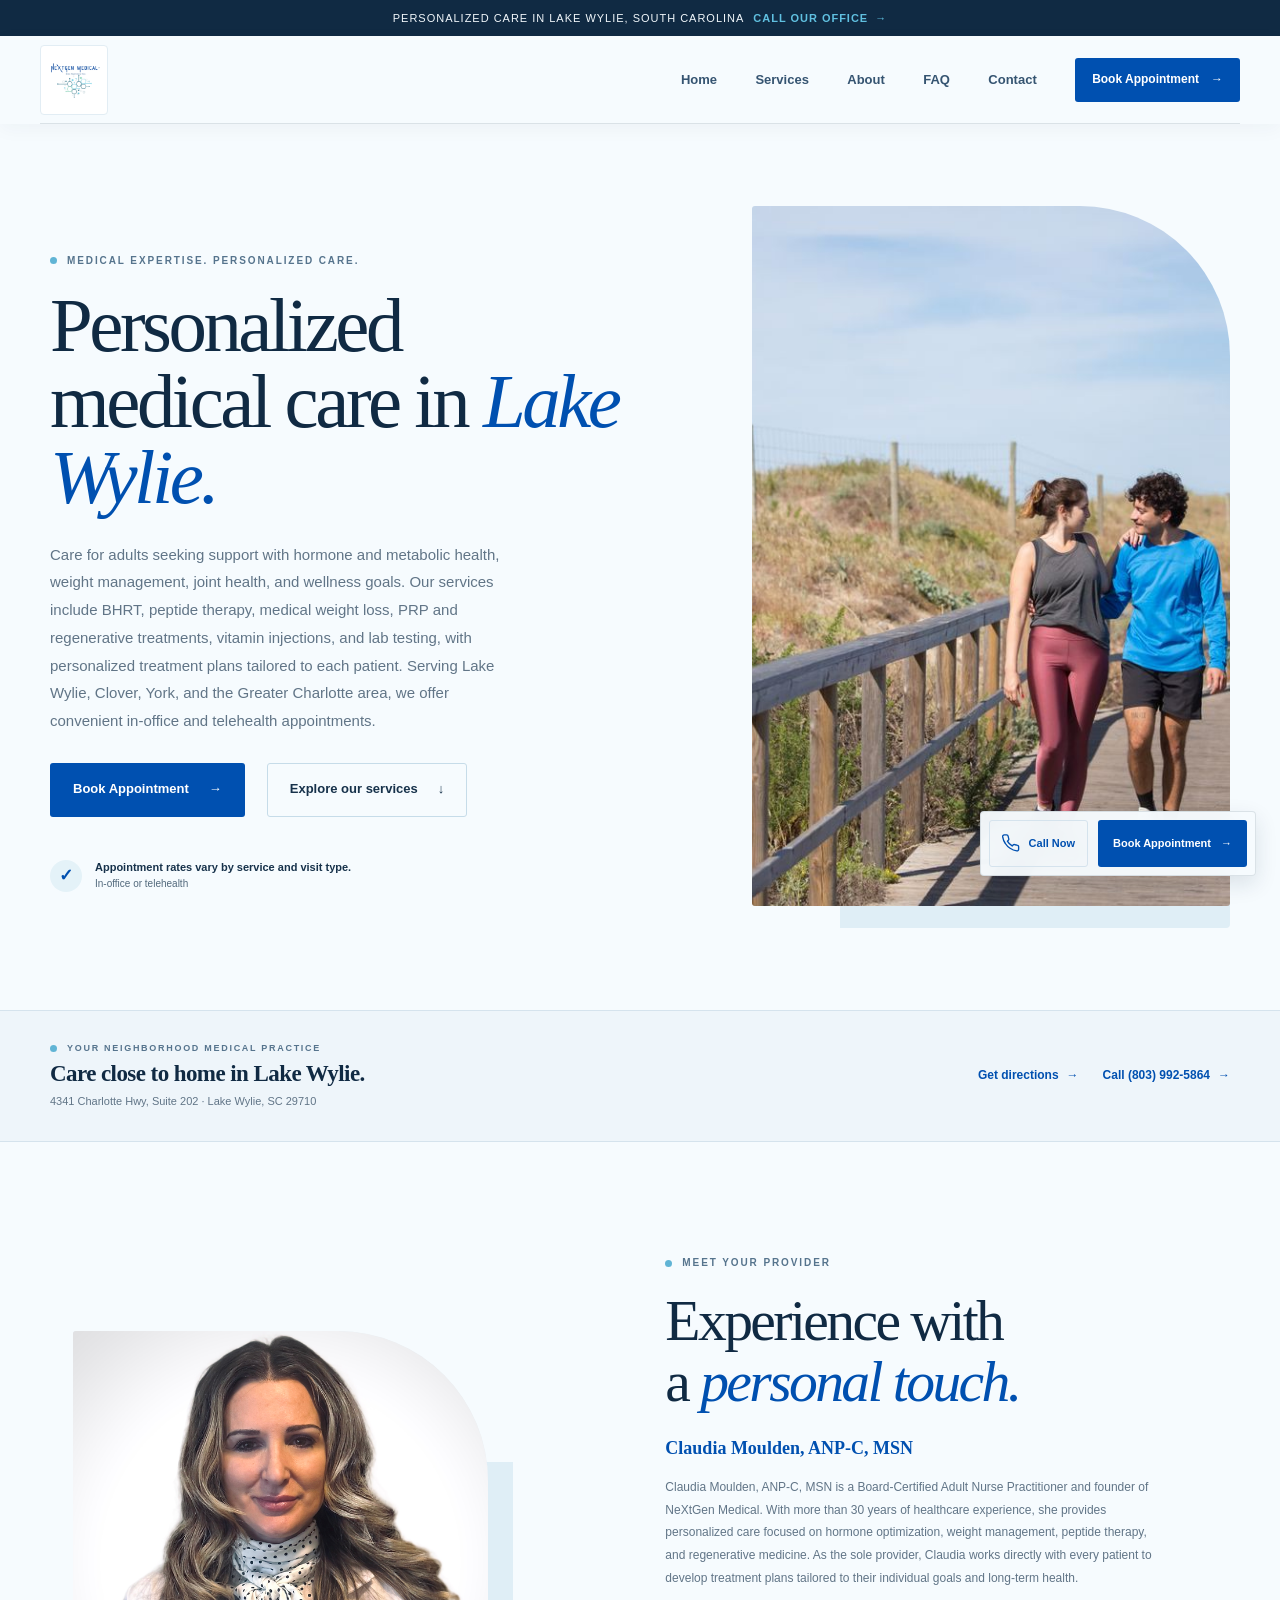
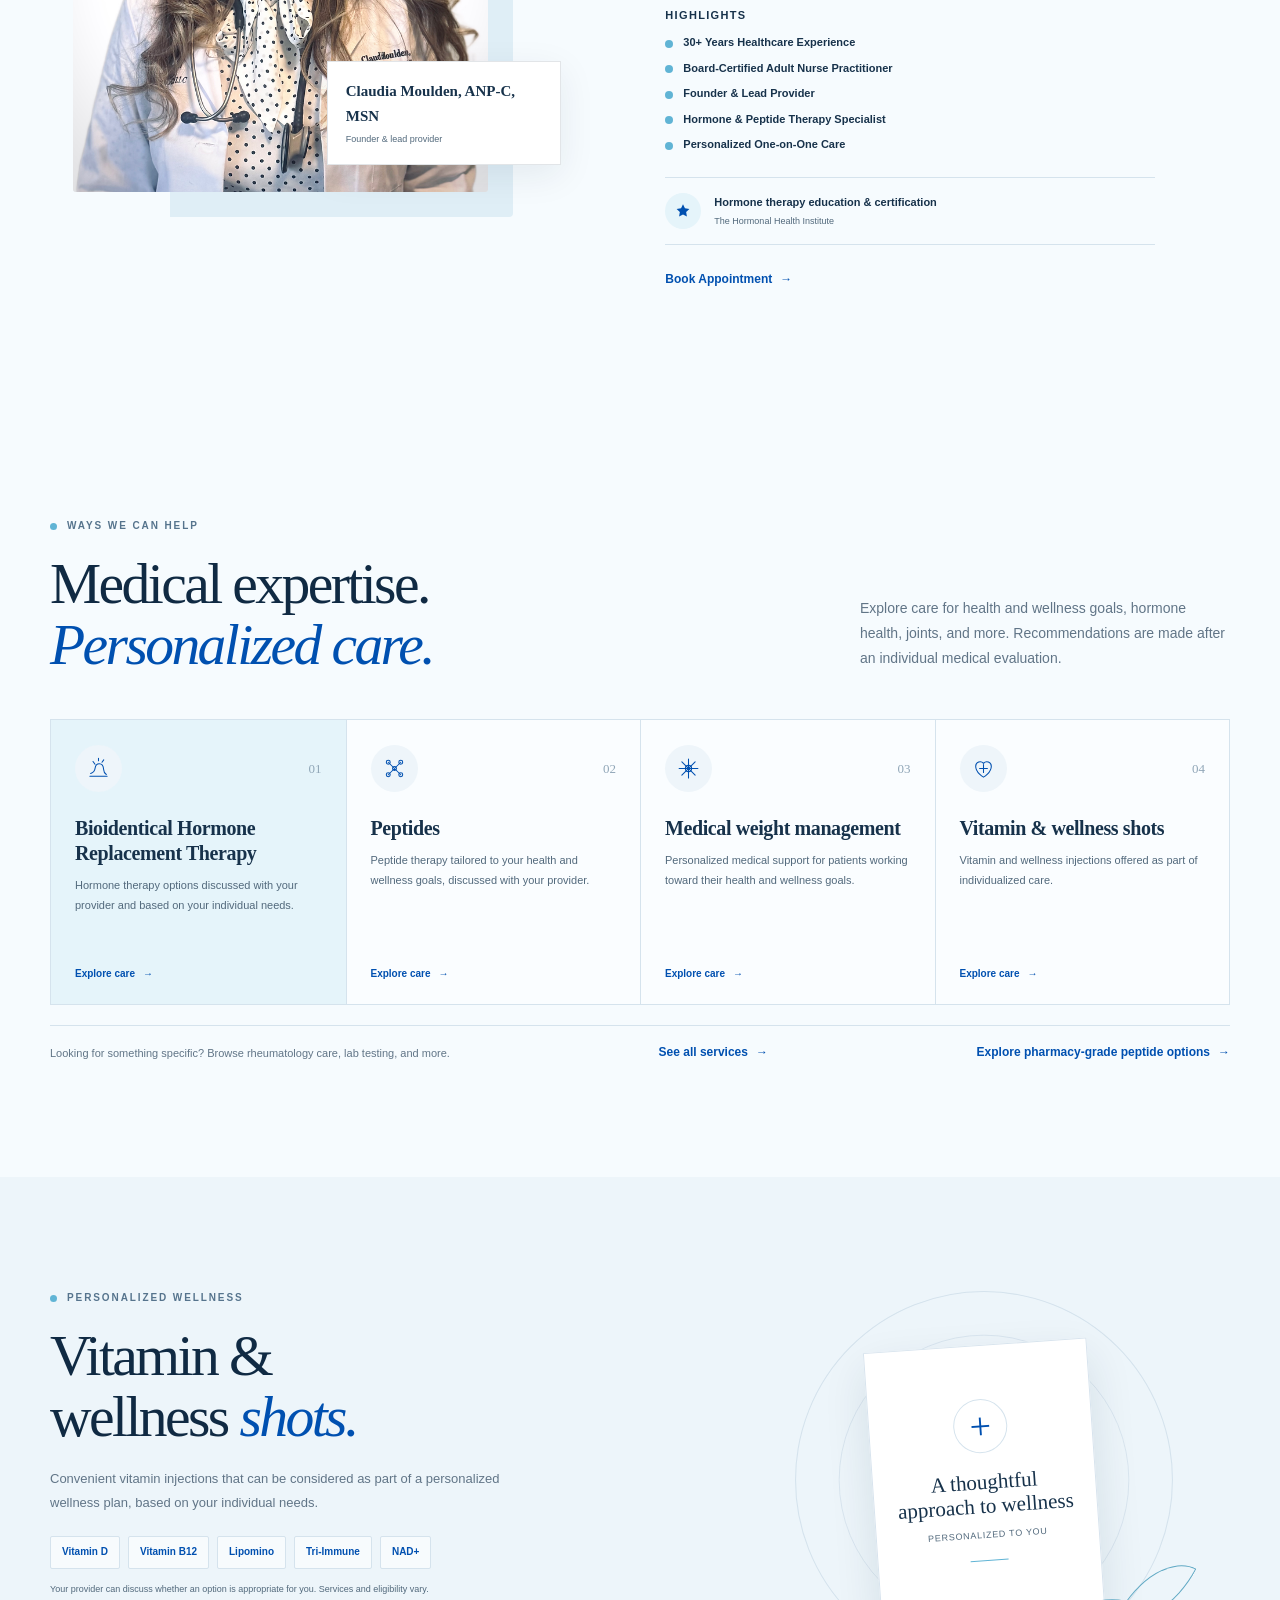
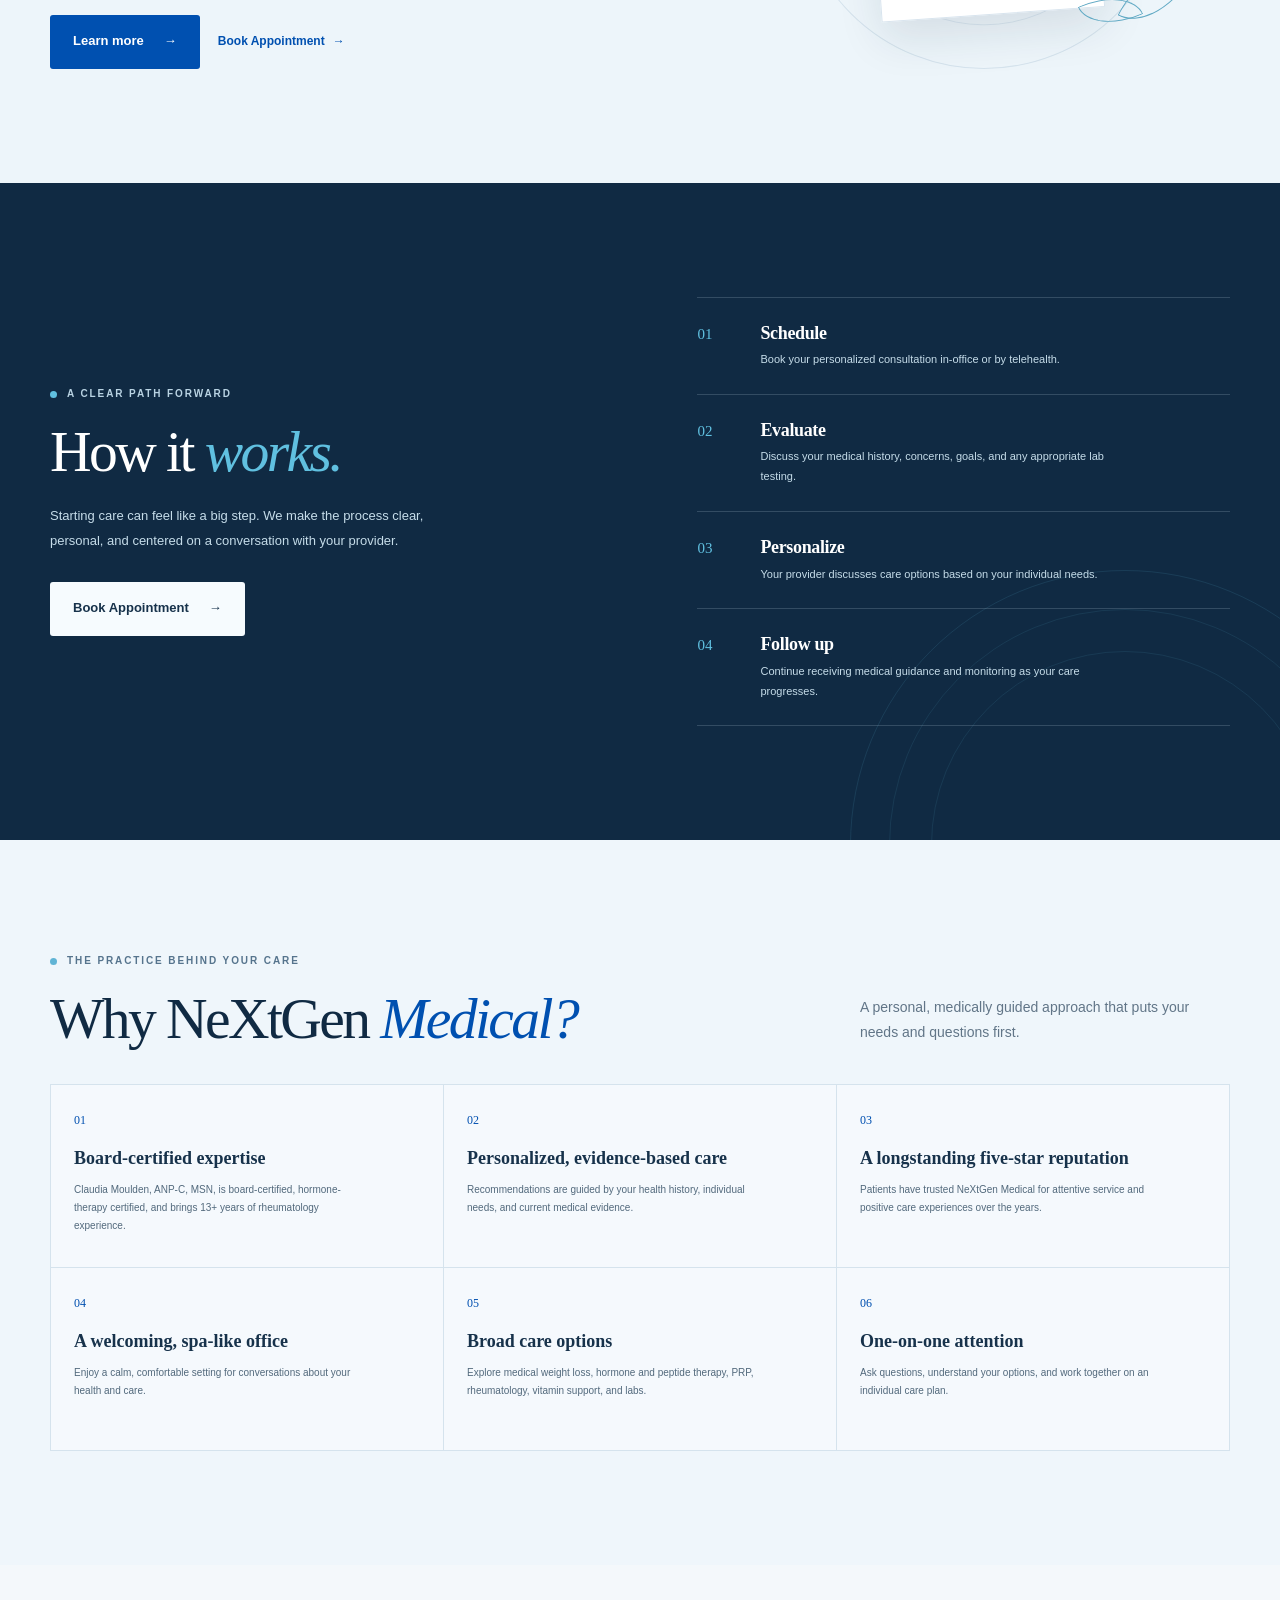
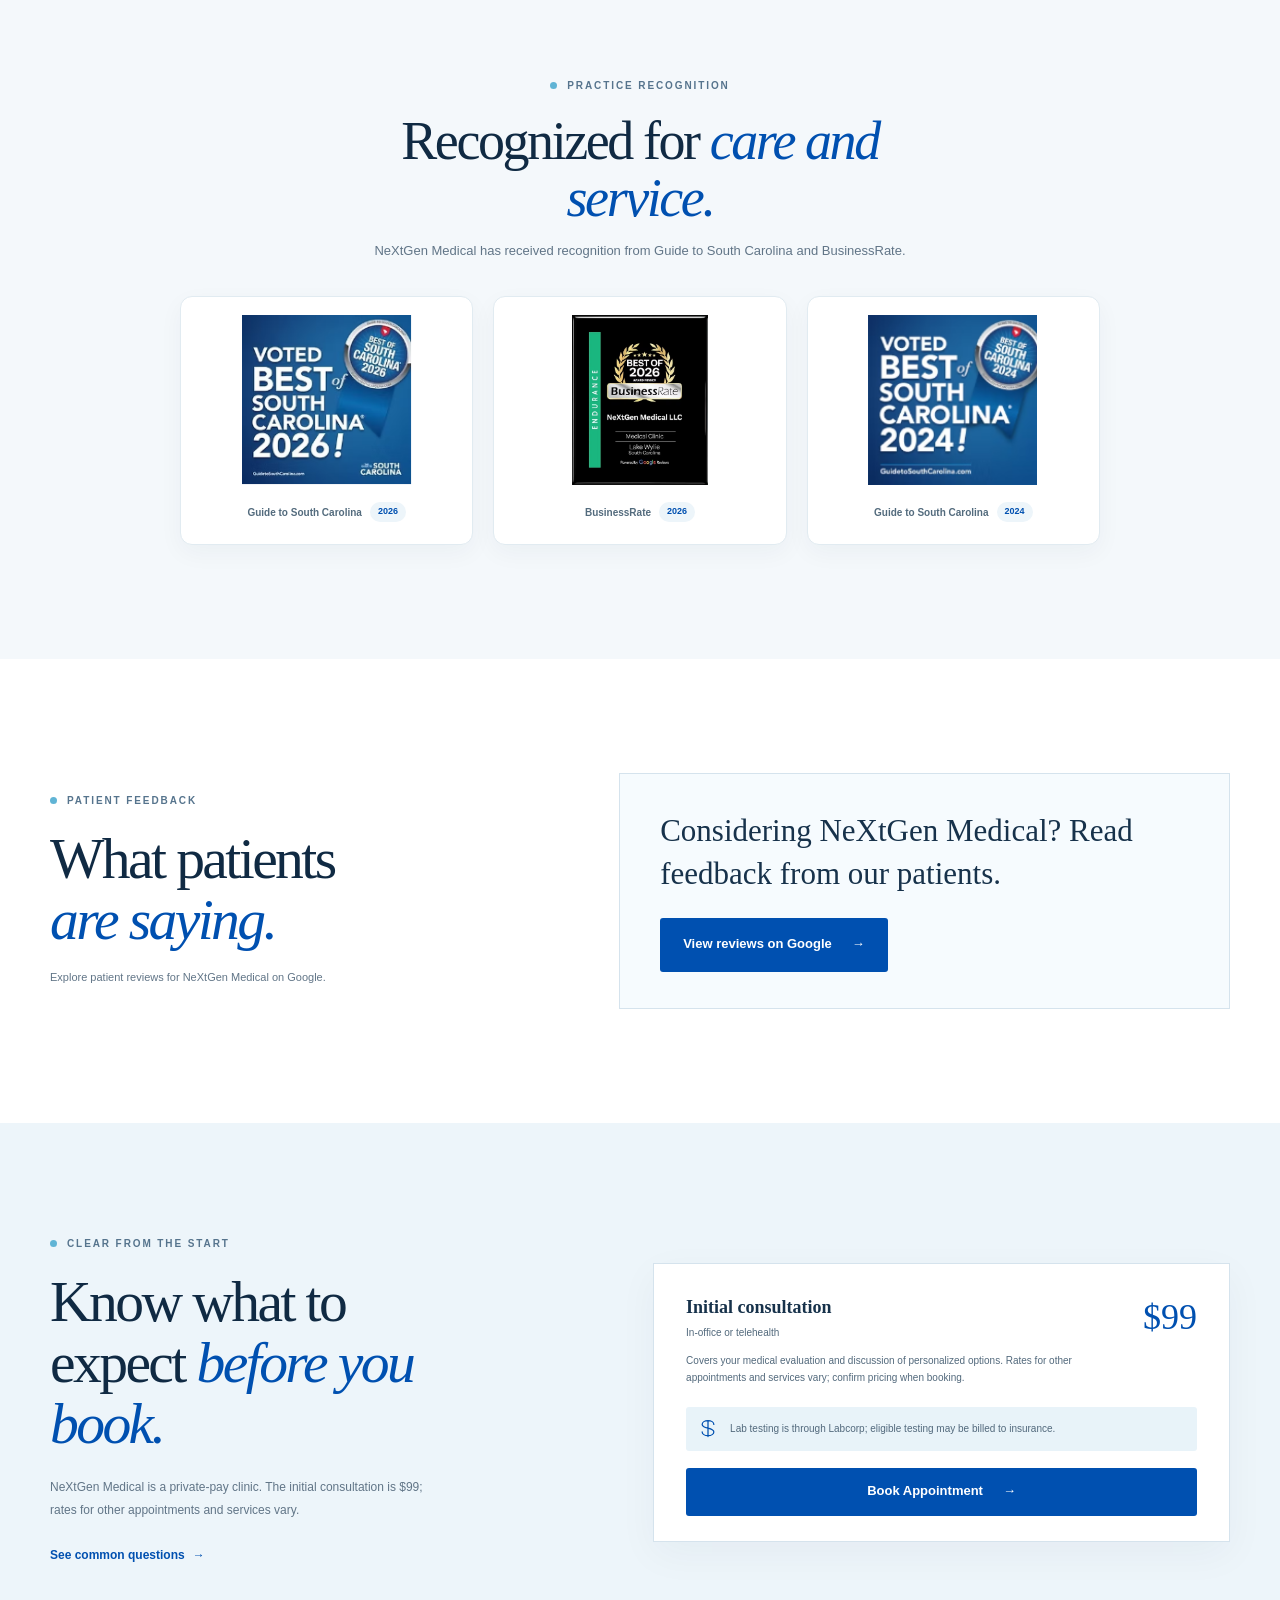
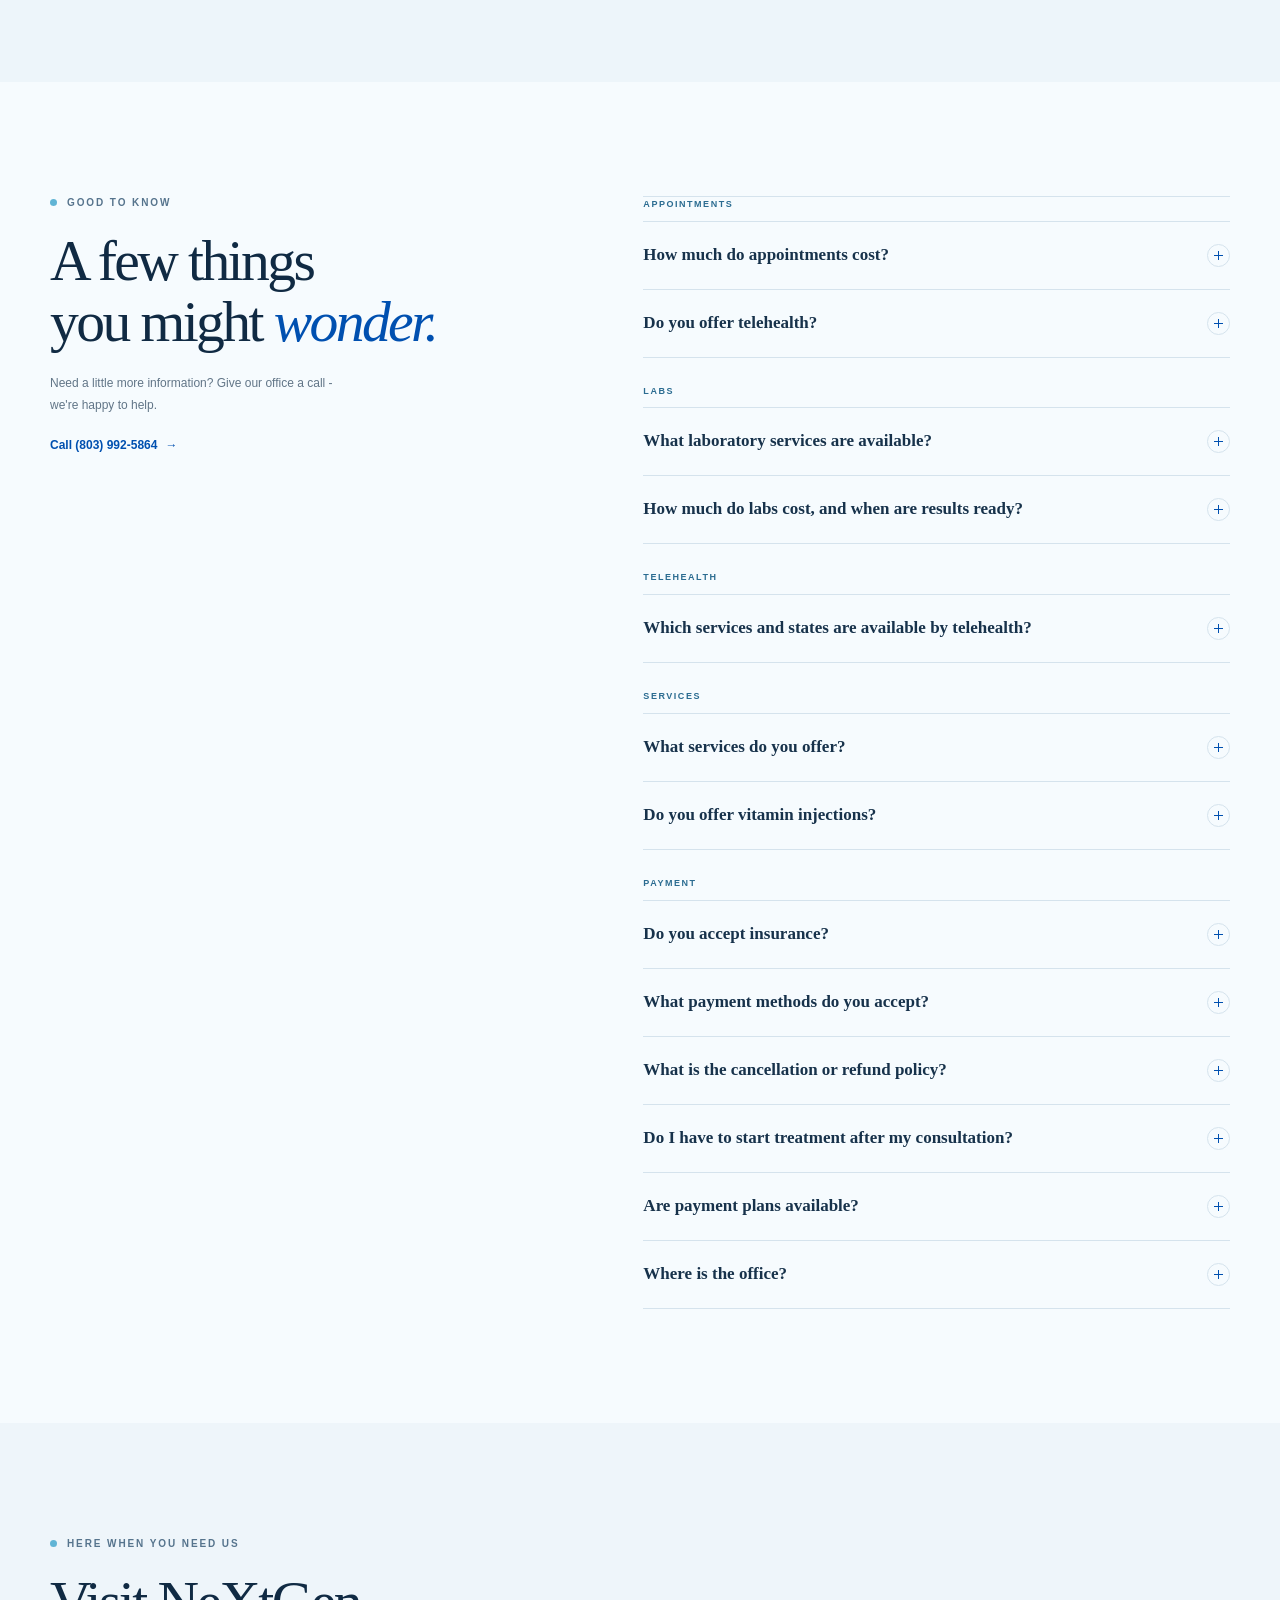
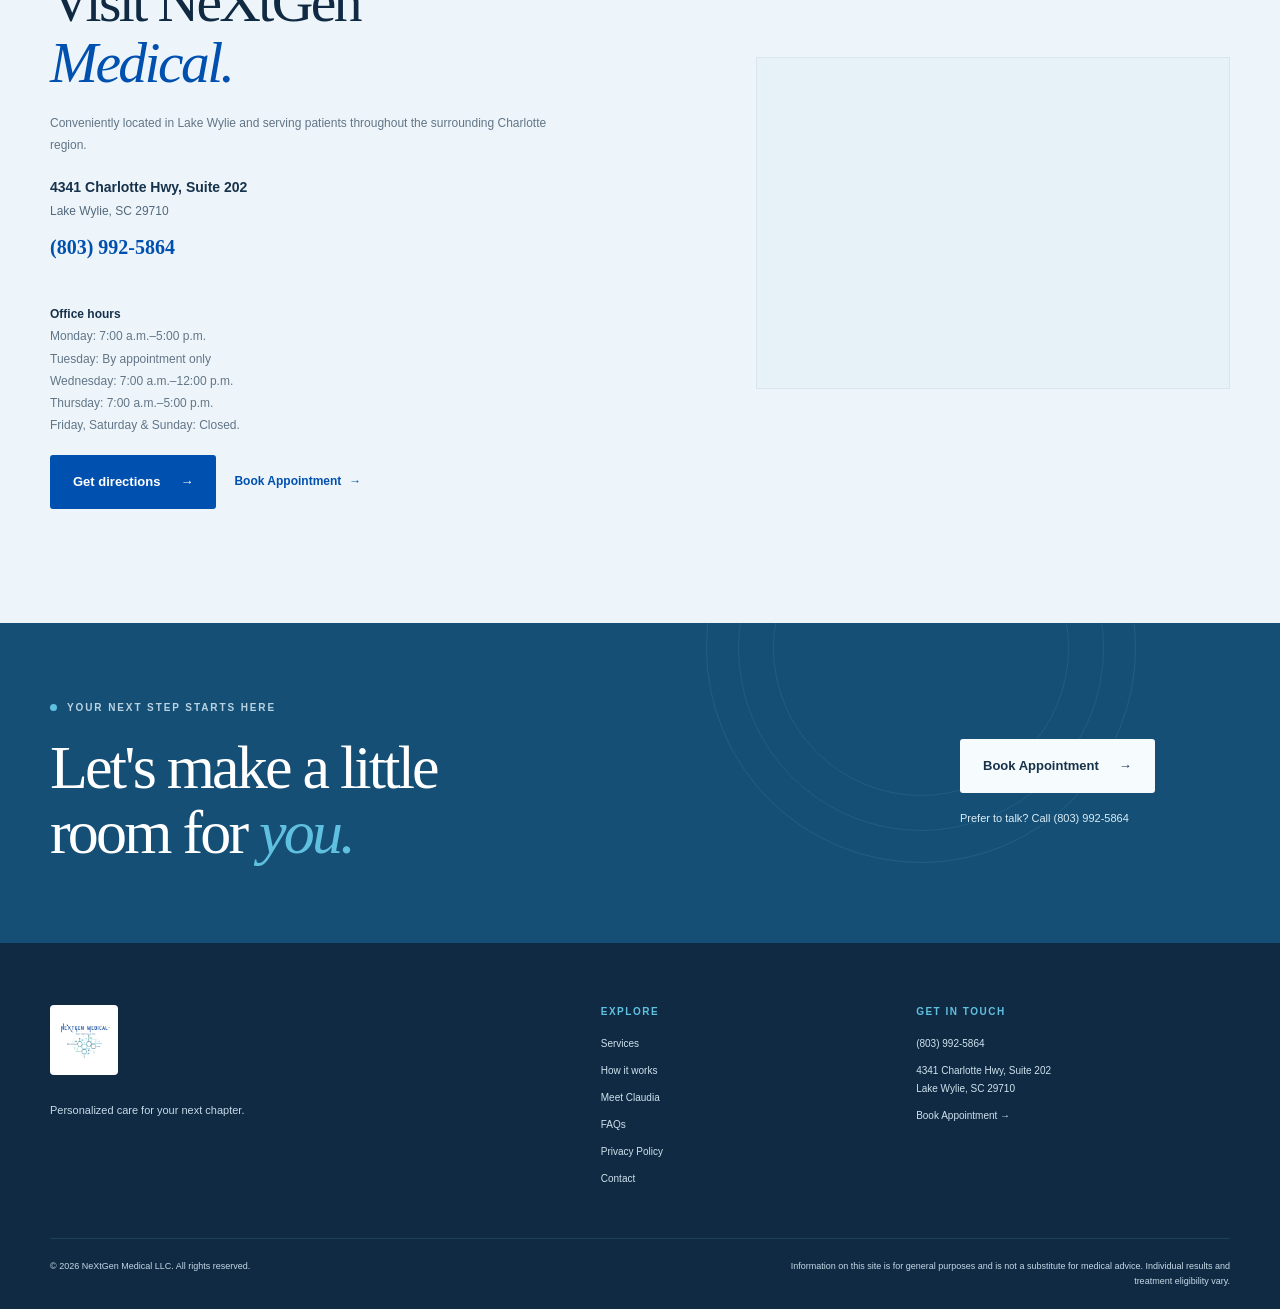
==== commit 42f87591: "Apply requested website updates Co-authored-by: Copilot <223556219+Copilot@users.noreply.github.com>" ====
--- a/index.html
+++ b/index.html
@@ -108,6 +108,14 @@
 
     <main id="main">
       <section class="hero section-wrap" id="top">
+        <div class="hero-provider-mobile">
+          <img
+            src="assets/claudia-moulden.avif"
+            alt="Claudia Moulden, ANP-C, MSN, board-certified Adult Nurse Practitioner at NeXtGen Medical"
+            width="440"
+            height="489"
+          >
+        </div>
         <div class="hero-copy">
           <p class="eyebrow"><span class="eyebrow-dot"></span> Medical expertise. Personalized care.</p>
           <h1>Personalized medical care in <em>Lake Wylie.</em></h1>
@@ -127,6 +135,15 @@
             <span class="proof-check" aria-hidden="true">&check;</span>
             <p><strong>Appointment rates vary by service and visit type.</strong><br>In-office or telehealth</p>
           </div>
+        </div>
+        <div class="hero-visual">
+          <img
+            src="assets/active-couple.jpg"
+            alt="A man and woman enjoying a walk together on an outdoor path"
+            width="1100"
+            height="700"
+            fetchpriority="high"
+          >
         </div>
       </section>
 
--- a/styles.min.css
+++ b/styles.min.css
@@ -1 +1 @@
-:root{color-scheme:light;--ink:#17324b;--ink-deep:#102a43;--muted:#617587;--brand-blue:#0050b0;--brand-aqua:#60c0e0;--cream:#f6fbfe;--cream-deep:#eaf5fa;--white:#fff;--line:#d5e3ed;--serif:"Iowan Old Style","Palatino Linotype","Book Antiqua",Georgia,serif;--sans:"Avenir Next",Avenir,"Segoe UI",sans-serif;--content:1180px;}*{box-sizing:border-box;}html{scroll-behavior:smooth;scroll-padding-top:108px;}body{margin:0;background:var(--cream);color:var(--ink);font-family:var(--sans);font-size:16px;line-height:1.65;-webkit-font-smoothing:antialiased;}body,button,a{-webkit-tap-highlight-color:transparent;}img,svg{display:block;}img{max-width:100%;}a{color:inherit;text-decoration:none;}button,a{touch-action:manipulation;}a:focus-visible,button:focus-visible,summary:focus-visible{outline:3px solid #0050b0;outline-offset:4px;}.skip-link{position:fixed;z-index:20;top:10px;left:10px;transform:translateY(-150%);border-radius:4px;padding:10px 14px;background:var(--white);color:var(--ink);font-weight:700;}.skip-link:focus{transform:translateY(0);}.section-wrap{width:min(var(--content),calc(100% - 80px));margin-inline:auto;}.section-pad{padding-block:114px;}.announcement{display:flex;min-height:36px;align-items:center;justify-content:center;gap:9px;background:var(--ink-deep);color:#f1f7fb;font-size:11px;font-weight:500;letter-spacing:0.09em;text-transform:uppercase;}.announcement a{color:var(--brand-aqua);font-weight:700;}.announcement a span{margin-left:3px;}.site-header{position:sticky;top:0;z-index:10;background:var(--cream);box-shadow:0 5px 18px rgba(16,42,67,0.04);}.header-inner{display:flex;width:min(1320px,calc(100% - 80px));min-height:88px;align-items:center;justify-content:space-between;margin-inline:auto;border-bottom:1px solid rgba(16,42,67,0.12);}.brand{display:inline-flex;align-items:center;gap:10px;flex-shrink:0;}.brand-mark{width:68px;height:70px;flex:0 0 auto;border:1px solid #e2edf4;border-radius:4px;padding:3px;background:#fff;object-fit:contain;}.site-nav{display:flex;align-items:center;gap:clamp(20px,3vw,42px);color:#355471;font-size:13px;font-weight:600;}.site-nav>a:not(.button){transition:color 160ms ease;}.site-nav>a:not(.button):hover,.footer-column a:hover{color:#007bb9;}.menu-toggle{display:none;}.button{display:inline-flex;min-height:54px;align-items:center;justify-content:center;gap:20px;border:1px solid transparent;border-radius:3px;padding:13px 22px;font-family:var(--sans);font-size:13px;font-weight:700;line-height:1.3;transition:background 170ms ease,color 170ms ease,transform 170ms ease;}.button:hover{transform:translateY(-2px);}.button-dark{background:var(--brand-blue);color:var(--white);}.button-dark:hover{background:var(--ink-deep);}.button-outline{border-color:#c6dce9;background:transparent;color:var(--ink);}.button-outline:hover{border-color:var(--brand-blue);background:#e5f4fa;}.button-small{min-height:44px;gap:12px;padding:10px 16px;font-size:12px;}.button-light{background:var(--cream);color:var(--ink);}.button-light:hover{background:var(--brand-aqua);}.hero{display:grid;min-height:0;grid-template-columns:1fr;align-items:center;padding-block:82px;}.hero-copy{max-width:760px;padding-top:12px;}.eyebrow{display:flex;align-items:center;gap:10px;margin:0 0 20px;color:#56748d;font-size:10px;font-weight:700;letter-spacing:0.19em;line-height:1.4;text-transform:uppercase;}.eyebrow-dot{width:7px;height:7px;border-radius:50%;background:#60b4d5;}h1,h2,h3,p{margin-top:0;}h1,h2{margin-bottom:0;color:var(--ink-deep);font-family:var(--serif);font-weight:400;letter-spacing:-0.045em;}h1{font-size:clamp(54px,6vw,78px);line-height:0.99;}h1 em,h2 em{color:var(--brand-blue);font-weight:400;}.hero-intro{max-width:460px;margin:25px 0 28px;color:#617587;font-size:15px;line-height:1.85;}.hero-actions{display:flex;align-items:center;gap:22px;flex-wrap:wrap;}.text-link{display:inline-flex;align-items:center;gap:8px;color:#56748d;font-size:12px;font-weight:700;}.text-link:hover{color:#007bb9;}.hero-proof{display:flex;align-items:center;gap:13px;margin-top:42px;}.proof-avatars{display:flex;padding-left:2px;}.avatar{display:grid;width:31px;height:31px;place-items:center;border:2px solid var(--cream);border-radius:50%;margin-left:-5px;color:white;font-family:var(--serif);font-size:12px;font-weight:700;}.avatar-one{background:#0050a0;}.avatar-two{background:#60b4d5;}.avatar-three{background:#153b60;}.hero-proof p{margin:0;color:#52697c;font-size:10px;line-height:1.6;}.proof-check{display:grid;width:32px;height:32px;place-items:center;border-radius:50%;background:#e4f2f8;color:var(--brand-blue);font-size:17px;font-weight:700;}.hero-proof strong{color:var(--ink);font-size:11px;}.local-visit{border-block:1px solid var(--line);background:#eef5fa;}.local-visit-inner{display:flex;min-height:130px;align-items:center;justify-content:space-between;gap:24px;padding-block:20px;}.local-visit .eyebrow{margin-bottom:4px;font-size:9px;}.local-visit-title{margin:0;color:var(--ink-deep);font-family:var(--serif);font-size:23px;font-weight:600;letter-spacing:-0.025em;line-height:1.3;}.local-visit-address{margin:3px 0 0;color:var(--muted);font-size:11px;}.local-visit-actions{display:flex;flex-wrap:wrap;gap:24px;}.section-heading{display:flex;align-items:end;justify-content:space-between;gap:60px;margin-bottom:44px;}h2{font-size:clamp(41px,4.5vw,58px);line-height:1.06;}.section-lead{max-width:370px;margin:0 0 4px;color:var(--muted);font-size:14px;line-height:1.8;}.service-grid{display:grid;grid-template-columns:repeat(4,1fr);border:1px solid var(--line);background:rgba(255,255,255,0.45);}.service-card{display:flex;min-height:284px;flex-direction:column;padding:25px 24px 22px;}.service-card + .service-card{border-left:1px solid var(--line);}.service-card-featured{background:#e5f4fa;}.service-card-top{display:flex;align-items:center;justify-content:space-between;margin-bottom:24px;}.service-icon{display:grid;width:47px;height:47px;place-items:center;border-radius:50%;background:#eef5fa;}.service-icon svg{width:25px;stroke:var(--brand-blue);stroke-linecap:round;stroke-linejoin:round;stroke-width:1.35;}.card-number{color:#91a7b8;font-family:var(--serif);font-size:13px;}.service-card h3,.step h3{margin-bottom:10px;color:var(--ink);font-family:var(--serif);font-size:20px;font-weight:600;letter-spacing:-0.02em;line-height:1.25;}.service-card p{margin-bottom:19px;color:#52697c;font-size:11px;line-height:1.75;}.service-card a{display:inline-flex;align-items:center;gap:8px;margin-top:auto;color:var(--brand-blue);font-size:10px;font-weight:700;}.service-card a:hover{color:#007bb9;}.service-note{margin:15px 0 0;color:#52697c;font-size:10px;}.services-more{display:flex;align-items:center;justify-content:space-between;gap:20px;margin-top:20px;border-top:1px solid var(--line);padding-top:17px;}.services-more p{margin:0;color:var(--muted);font-size:11px;}.vitamin-feature{overflow:hidden;background:#edf5fa;}.vitamin-inner{display:grid;grid-template-columns:1fr 0.9fr;align-items:center;gap:12%;}.vitamin-copy{max-width:490px;}.vitamin-copy>p:not(.eyebrow,.vitamin-disclaimer){margin:20px 0;color:var(--muted);font-size:13px;line-height:1.85;}.vitamin-options{display:flex;flex-wrap:wrap;gap:8px;margin-top:21px;}.vitamin-options span{border:1px solid #d5e3ed;border-radius:2px;padding:7px 11px;background:rgba(255,255,255,0.6);color:var(--brand-blue);font-size:10px;font-weight:700;}.vitamin-disclaimer{margin:13px 0 18px;color:#52697c;font-size:9px;line-height:1.65;}.vitamin-actions,.location-actions{display:flex;align-items:center;gap:18px;flex-wrap:wrap;}.vitamin-visual{position:relative;display:grid;min-height:355px;place-items:center;}.vitamin-circle{position:absolute;display:block;width:min(100%,350px);aspect-ratio:1;border:1px solid #d5e3ed;border-radius:50%;}.vitamin-circle-one{transform:scale(0.83);}.vitamin-circle-two{transform:scale(1.08);}.vitamin-card{position:relative;z-index:1;display:flex;width:224px;min-height:270px;flex-direction:column;align-items:center;justify-content:center;border:1px solid #d8e4ee;background:var(--white);box-shadow:0 18px 45px rgba(16,42,67,0.11);text-align:center;transform:rotate(-4deg);}.vitamin-symbol{display:grid;width:54px;height:54px;place-items:center;border:1px solid #d5e3ed;border-radius:50%;color:#0050b0;font-family:var(--serif);font-size:38px;line-height:1;}.vitamin-card-title{margin-top:18px;color:var(--ink);font-family:var(--serif);font-size:21px;line-height:1.13;}.vitamin-card-note{margin-top:10px;color:#52697c;font-size:9px;letter-spacing:0.08em;text-transform:uppercase;}.vitamin-card-lines{width:38px;height:1px;margin-top:17px;background:#60b4d5;}.vitamin-leaf{position:absolute;z-index:2;width:48px;height:78px;border:1.5px solid #60a9c4;border-radius:100% 0 100% 0;}.vitamin-leaf-one{right:10%;bottom:26px;transform:rotate(28deg);}.vitamin-leaf-two{right:21%;bottom:18px;width:33px;height:57px;transform:rotate(66deg);}.approach{overflow:hidden;position:relative;background:var(--ink-deep);color:#eff6fb;}.approach-inner{display:grid;grid-template-columns:0.95fr 1fr;align-items:center;gap:12%;}.approach-copy{position:relative;z-index:1;}.eyebrow-light{color:#b9d3e3;}.eyebrow-light .eyebrow-dot{background:var(--brand-aqua);}.approach h2,.final-cta h2{color:var(--white);}.approach h2 em,.final-cta h2 em{color:var(--brand-aqua);}.approach-copy>p:not(.eyebrow){max-width:430px;margin:22px 0 28px;color:#c5dce9;font-size:13px;line-height:1.9;}.approach-steps{position:relative;z-index:1;}.step{display:grid;grid-template-columns:45px 1fr;gap:18px;border-bottom:1px solid rgba(210,229,242,0.18);padding:24px 0;}.step:first-child{border-top:1px solid rgba(210,229,242,0.18);}.step-number{color:var(--brand-aqua);font-family:var(--serif);font-size:15px;}.step h3{margin-bottom:6px;color:var(--white);font-size:18px;}.step p{max-width:360px;margin:0;color:#c5dce9;font-size:11px;line-height:1.8;}.approach-orbit{position:absolute;right:-120px;bottom:-280px;width:550px;height:550px;border:1px solid rgba(96,192,224,0.12);border-radius:50%;}.approach-orbit::after,.approach-orbit::before{position:absolute;border:1px solid rgba(96,192,224,0.1);border-radius:50%;content:"";}.approach-orbit::before{inset:38px;}.approach-orbit::after{inset:80px;}.provider{display:grid;grid-template-columns:0.86fr 1fr;align-items:center;gap:11%;}.provider-photo-wrap{position:relative;width:100%;max-width:440px;justify-self:center;padding:0 25px 25px 0;}.provider-photo-wrap img{position:relative;z-index:1;width:100%;aspect-ratio:0.9;border-radius:3px 150px 3px 3px;background:#e9f2f8;object-fit:cover;object-position:center 28%;}.provider-blob{position:absolute;right:0;bottom:0;width:78%;height:73%;border-radius:0 0 4px 0;background:#dfeef6;}.provider-note{position:absolute;z-index:2;right:-48px;bottom:52px;width:234px;border:1px solid rgba(16,42,67,0.12);padding:17px 18px;background:var(--white);box-shadow:0 10px 36px rgba(16,42,67,0.08);}.provider-note strong,.provider-note small{display:block;}.provider-note strong{color:var(--ink);font-family:var(--serif);font-size:15px;font-weight:600;}.provider-note small{margin-top:3px;color:#52697c;font-size:9px;}.provider-copy{max-width:490px;}.about-provider-bio{padding-bottom:52px;}.about-family{padding-top:36px;}.about-family .provider-copy{max-width:760px;margin-inline:auto;text-align:center;}.about-family .eyebrow{justify-content:center;}.why{background:#eff6fb;}.why .section-heading{margin-bottom:34px;}.why-grid{display:grid;grid-template-columns:repeat(3,1fr);border-top:1px solid var(--line);border-left:1px solid var(--line);}.why-card{min-height:183px;border-right:1px solid var(--line);border-bottom:1px solid var(--line);padding:21px 23px;background:rgba(255,255,255,0.34);}.why-number{color:#0050b0;font-family:var(--serif);font-size:12px;}.why-card h3{margin:12px 0 7px;color:var(--ink);font-family:var(--serif);font-size:18px;font-weight:600;}.why-card p{max-width:290px;margin:0;color:#52697c;font-size:10px;line-height:1.8;}.testimonials{background:var(--white);}.awards{background:#f4f8fb;}.awards-inner{display:flex;flex-direction:column;align-items:center;gap:34px;}.awards-copy{max-width:620px;text-align:center;}.awards-copy .eyebrow{justify-content:center;}.awards-copy h2{margin:13px 0;font-size:clamp(36px,4.4vw,54px);}.awards-copy>p:last-child{margin:0;color:var(--muted);font-size:13px;line-height:1.7;}.awards-grid{display:grid;width:min(100%,920px);grid-template-columns:repeat(3,minmax(0,1fr));align-items:stretch;gap:20px;}.award-card{display:flex;min-width:0;flex-direction:column;align-items:center;justify-content:space-between;gap:10px;margin:0;border:1px solid #e1ebf1;border-radius:12px;padding:18px 16px 15px;background:var(--white);box-shadow:0 8px 24px rgba(16,42,67,0.045);text-align:center;}.award-badge{display:block;width:100%;height:170px;object-fit:contain;}.award-card figcaption{display:flex;min-height:34px;align-items:center;justify-content:center;gap:8px;color:#536b7d;font-size:10px;font-weight:600;line-height:1.5;}.award-card figcaption span{border-radius:999px;padding:3px 8px;background:#edf5fa;color:var(--brand-blue);font-size:9px;font-weight:700;}.testimonial-inner{display:grid;grid-template-columns:0.7fr 1fr;align-items:center;gap:12%;}.testimonial-heading>p:not(.eyebrow){max-width:320px;margin:18px 0 0;color:var(--muted);font-size:11px;line-height:1.8;}.testimonial-card{position:relative;margin:0;border:1px solid var(--line);padding:36px 40px;background:#f6fbfe;}.testimonial-card>p{max-width:620px;margin:0 0 22px;color:var(--ink);font-family:var(--serif);font-size:clamp(22px,2.7vw,31px);line-height:1.38;}.provider-name{margin:22px 0 12px;color:var(--brand-blue);font-family:var(--serif);font-size:18px;font-weight:600;}.provider-intro{margin-bottom:16px;color:var(--muted);font-size:12px;line-height:1.9;}.provider-highlights-heading{margin:0 0 10px;color:var(--ink);font-size:11px;font-weight:700;letter-spacing:0.12em;text-transform:uppercase;}.provider-highlights{display:grid;gap:8px;margin:0 0 18px;padding:0;list-style:none;}.provider-highlights li{display:flex;align-items:flex-start;gap:10px;color:var(--ink);font-size:11px;font-weight:600;line-height:1.6;}.provider-highlights li::before{content:"";width:8px;height:8px;margin-top:0.52em;border-radius:50%;background:#60b4d5;flex:0 0 8px;}.provider-copy>p:not(.eyebrow,.provider-name,.provider-intro,.provider-highlights-heading){margin-bottom:13px;color:var(--muted);font-size:12px;line-height:1.9;}.credential{display:flex;align-items:center;gap:13px;margin:23px 0 20px;border-top:1px solid var(--line);border-bottom:1px solid var(--line);padding:15px 0;}.credential-icon{display:grid;width:36px;height:36px;flex:0 0 36px;place-items:center;border-radius:50%;background:#e5f4fa;}.credential-icon svg{width:18px;fill:#0050b0;}.credential strong,.credential small{display:block;}.credential strong{color:var(--ink);font-size:11px;}.credential small{margin-top:2px;color:#52697c;font-size:9px;}.text-link-dark{color:var(--brand-blue);}.pricing{background:#edf5fa;}.pricing-inner{display:grid;grid-template-columns:0.8fr 1fr;align-items:center;gap:12%;}.pricing-copy{max-width:390px;}.pricing-copy>p:not(.eyebrow){margin:22px 0 20px;color:var(--muted);font-size:12px;line-height:1.9;}.price-card{border:1px solid #d5e3ed;padding:29px 32px 25px;background:var(--white);box-shadow:0 12px 38px rgba(16,42,67,0.045);}.price-row{display:flex;align-items:center;justify-content:space-between;gap:16px;}.price-label,.price-detail{display:block;}.price-label{color:var(--ink);font-family:var(--serif);font-size:18px;font-weight:600;}.price-detail{margin-top:3px;color:#52697c;font-size:10px;}.price-amount{color:var(--brand-blue);font-family:var(--serif);font-size:36px;line-height:1;}.price-includes{max-width:440px;margin:10px 0 0;color:#52697c;font-size:10px;line-height:1.75;}.price-rule{height:1px;margin:20px 0;background:var(--line);}.price-footnote{display:flex;align-items:center;gap:10px;margin-top:20px;border-radius:3px;padding:12px;background:#e8f3f9;color:#52697c;font-size:10px;line-height:1.55;}.footnote-icon{flex:0 0 22px;}.footnote-icon svg{width:20px;stroke:var(--brand-blue);stroke-linecap:round;stroke-width:1.5;}.price-cta{width:100%;min-height:48px;margin-top:17px;}.faq{display:grid;grid-template-columns:0.75fr 1fr;align-items:start;gap:13%;}.faq-heading>p:not(.eyebrow){max-width:300px;margin:20px 0 15px;color:var(--muted);font-size:12px;line-height:1.85;}.faq-list{border-top:1px solid var(--line);}.faq-item{border-bottom:1px solid var(--line);}.faq-item summary{position:relative;display:flex;min-height:67px;align-items:center;justify-content:space-between;gap:20px;padding:15px 0;color:var(--ink);cursor:pointer;font-family:var(--serif);font-size:17px;font-weight:600;line-height:1.35;list-style:none;}.faq-item summary::-webkit-details-marker{display:none;}.faq-item summary>span{position:relative;width:23px;height:23px;flex:0 0 23px;border:1px solid #d5e3ed;border-radius:50%;}.faq-item summary>span::before,.faq-item summary>span::after{position:absolute;top:10px;left:6px;width:9px;height:1px;background:var(--brand-blue);content:"";transition:transform 160ms ease;}.faq-item summary>span::after{transform:rotate(90deg);}.faq-item[open] summary>span::after{transform:rotate(0);}.faq-item>p{max-width:540px;margin:-1px 30px 20px 0;color:#52697c;font-size:11px;line-height:1.85;}.faq-item>p a{color:var(--brand-blue);font-weight:700;text-decoration:underline;text-underline-offset:2px;}.faq-category{margin:26px 0 0;border-bottom:1px solid var(--line);padding:0 0 9px;color:#2b6c91;font-family:var(--sans);font-size:9px;font-weight:700;letter-spacing:0.17em;text-transform:uppercase;}.faq-category:first-child{margin-top:0;}.location{background:#eef5fa;}.location-inner{display:grid;grid-template-columns:1fr 0.84fr;align-items:center;gap:12%;}.location-map-wrap{min-height:330px;overflow:hidden;border:1px solid #d8e4ee;background:#e7f2f8;}.location-map{display:block;width:100%;height:330px;border:0;}.location-copy{max-width:500px;}.location-copy>p:not(.eyebrow){margin:19px 0;color:var(--muted);font-size:12px;line-height:1.85;}.location-copy address{margin-bottom:9px;color:#52697c;font-size:12px;font-style:normal;line-height:1.8;}.location-copy address strong{color:var(--ink);font-size:14px;}.location-phone{display:inline-block;margin-bottom:20px;color:var(--brand-blue);font-family:var(--serif);font-size:20px;font-weight:600;}.location-hours{margin:0 0 20px;color:var(--muted);font-size:12px;line-height:1.8;}.location-hours strong{display:block;color:var(--ink);}.location-card{position:relative;display:flex;min-height:330px;flex-direction:column;align-items:flex-start;justify-content:center;overflow:hidden;border:1px solid #d8e4ee;padding:35px;background:linear-gradient(135deg,transparent 48%,rgba(96,192,224,0.08) 49%,transparent 50%),linear-gradient(25deg,transparent 54%,rgba(96,192,224,0.1) 55%,transparent 56%),#e7f2f8;background-size:80px 80px,100px 100px,auto;}.location-pin{display:grid;width:47px;height:47px;place-items:center;border-radius:50%;background:var(--brand-blue);}.location-pin svg{width:24px;stroke:var(--white);stroke-linecap:round;stroke-linejoin:round;stroke-width:1.5;}.location-card-label{margin-top:19px;color:#52697c;font-size:9px;letter-spacing:0.15em;text-transform:uppercase;}.location-card-city{margin-top:2px;color:var(--ink);font-family:var(--serif);font-size:34px;line-height:1.15;}.location-card-state{margin-top:4px;color:var(--brand-blue);font-size:9px;font-weight:700;letter-spacing:0.18em;}.location-card-rule{width:45px;height:1px;margin:17px 0 11px;background:#60b4d5;}.location-card-address{color:#617587;font-family:var(--serif);font-size:15px;line-height:1.55;}.location-card>a{display:inline-flex;gap:7px;margin-top:17px;color:var(--brand-blue);font-size:10px;font-weight:700;}.location-card>a:hover{color:#007bb9;}.page-hero{padding-block:76px 68px;}.privacy-content{max-width:900px;padding-top:0;}.privacy-content article{border-bottom:1px solid var(--line);padding:0 0 25px;margin:0 0 25px;}.privacy-content h2{margin:0 0 12px;font-size:clamp(23px,3vw,32px);}.privacy-content p,.privacy-content address{max-width:760px;color:#52697c;font-size:14px;line-height:1.85;}.privacy-content address{font-style:normal;}.privacy-content a{color:var(--brand-blue);font-weight:700;text-decoration:underline;text-underline-offset:3px;}.page-hero h1,.service-page-hero h1{max-width:790px;font-size:clamp(48px,6.5vw,76px);}.page-hero>p:not(.eyebrow),.service-page-hero>p:not(.eyebrow){max-width:640px;margin:19px 0 24px;color:var(--muted);font-size:14px;line-height:1.85;}.catalog{background:#eef5fa;}.catalog-heading{margin-bottom:32px;}.catalog-heading h2{font-size:clamp(38px,4vw,51px);}.catalog-grid{display:grid;grid-template-columns:repeat(3,1fr);border-top:1px solid var(--line);border-left:1px solid var(--line);}.catalog-card{display:flex;min-height:315px;flex-direction:column;border-right:1px solid var(--line);border-bottom:1px solid var(--line);padding:23px;background:rgba(255,255,255,0.56);}.catalog-number{color:#52697c;font-size:9px;font-weight:700;letter-spacing:0.13em;line-height:1.5;}.catalog-card h2{margin:15px 0 8px;font-size:24px;letter-spacing:-0.03em;line-height:1.17;}.catalog-card>p{min-height:42px;margin:0;color:#52697c;font-size:10px;line-height:1.7;}.catalog-card ul{display:grid;gap:5px;margin:15px 0 19px;padding-left:16px;color:#486a85;font-size:10px;line-height:1.5;}.catalog-card li::marker{color:#60b4d5;}.catalog-card .text-link{margin-top:auto;font-size:10px;}.catalog-note{margin:14px 0 0;color:#52697c;font-size:10px;line-height:1.7;}.consult-banner{background:var(--ink-deep);color:var(--white);}.consult-banner-inner{display:flex;min-height:265px;align-items:center;justify-content:space-between;gap:35px;padding-block:48px;}.consult-banner h2{color:var(--white);font-size:clamp(36px,4vw,49px);}.consult-banner h2 em{color:var(--brand-aqua);}.consult-banner-inner>div:first-child>p:last-child{margin:12px 0 0;color:#bed9e8;font-size:12px;}.consult-banner-inner>div:last-child{display:flex;min-width:300px;flex-direction:column;align-items:flex-start;gap:15px;}.consult-price{color:var(--brand-aqua);font-family:var(--serif);font-size:34px;line-height:1;}.consult-price small{margin-left:7px;color:#d0e2ed;font-family:var(--sans);font-size:10px;}.service-page-hero{padding-block:48px 68px;}.breadcrumb{display:inline-flex;margin-bottom:31px;color:#56748d;font-size:11px;font-weight:700;}.breadcrumb:hover{color:#007bb9;}.service-page-hero .eyebrow{margin-bottom:14px;}.service-page-hero>p:not(.eyebrow){max-width:670px;margin-bottom:24px;}.care-detail{background:#eef5fa;}.care-detail-grid{display:grid;grid-template-columns:1fr 300px;align-items:start;gap:10%;}.care-main{max-width:700px;}.care-section{border-top:1px solid #d8e4ee;padding:26px 0;}.care-section:first-child{border-top:0;padding-top:0;}.care-section .eyebrow{margin-bottom:10px;color:#2b6c91;font-size:8px;}.care-section h2{margin-bottom:12px;font-size:clamp(28px,3vw,38px);}.care-section>p:not(.eyebrow){margin:0;color:#52697c;font-size:12px;line-height:1.9;}.care-aside{position:sticky;top:28px;display:flex;flex-direction:column;align-items:flex-start;border:1px solid #d8e4ee;padding:25px;background:var(--white);box-shadow:0 10px 35px rgba(16,42,67,0.05);}.aside-label{color:#52697c;font-size:9px;font-weight:700;letter-spacing:0.16em;}.aside-price{margin-top:7px;color:var(--brand-blue);font-family:var(--serif);font-size:56px;font-weight:400;line-height:1.1;}.aside-description{margin:4px 0 19px;color:#52697c;font-size:11px;line-height:1.6;}.care-aside .button{width:100%;gap:8px;padding-inline:12px;font-size:11px;}.aside-phone{align-self:center;margin-top:15px;color:var(--brand-blue);font-size:10px;font-weight:700;}.aside-phone:hover{text-decoration:underline;}.care-aside>p{margin:19px 0 0;border-top:1px solid var(--line);padding-top:13px;color:#52697c;font-size:9px;line-height:1.7;}.injection-list{display:grid;grid-template-columns:1fr 1fr;gap:10px;margin-top:19px;}.injection-list article{border:1px solid #d5e3ed;padding:14px;background:rgba(255,255,255,0.55);}.injection-list h3{margin:0 0 5px;color:var(--ink);font-family:var(--serif);font-size:16px;}.injection-list p{margin:0;color:#52697c;font-size:9px;line-height:1.7;}.peptide-list{display:grid;grid-template-columns:repeat(2,minmax(0,1fr));gap:8px;margin:19px 0;padding:0;list-style:none;}.peptide-list li{border:1px solid #d5e3ed;padding:10px 12px;background:rgba(255,255,255,0.6);color:var(--brand-blue);font-size:11px;font-weight:700;}.peptide-details{display:grid;grid-template-columns:repeat(2,minmax(0,1fr));gap:10px;margin-top:20px;}.peptide-detail{border:1px solid #d5e3ed;padding:15px;background:rgba(255,255,255,0.58);}.peptide-detail h3{margin:0 0 7px;color:var(--ink);font-family:var(--serif);font-size:17px;font-weight:600;}.peptide-detail p{margin:0 0 9px;color:#52697c;font-size:10px;line-height:1.75;}.peptide-detail a{display:inline-block;margin:3px 8px 0 0;color:var(--brand-blue);font-size:9px;font-weight:700;line-height:1.5;text-decoration:underline;text-underline-offset:2px;}.peptide-detail a:hover,.peptide-source-note a:hover{color:#007bb9;}.peptide-source-note{margin:17px 0 0;border-left:2px solid #91b5ca;padding:10px 12px;background:#eaf5fa;color:#52697c;font-size:9px;line-height:1.75;}.peptide-source-note strong{color:var(--ink);}.peptide-source-note a{color:var(--brand-blue);font-weight:700;text-decoration:underline;text-underline-offset:2px;}.service-next{background:#164f75;color:var(--white);}.service-next-inner{display:flex;min-height:255px;align-items:center;justify-content:space-between;gap:30px;padding-block:45px;}.service-next h2{color:var(--white);font-size:clamp(38px,4vw,51px);}.service-next h2 em{color:var(--brand-aqua);}.service-next-inner>div>p:last-child{margin:12px 0 0;color:#d0e5f0;font-size:11px;}.service-next-inner>.button{min-width:230px;}.final-cta{overflow:hidden;position:relative;background:#164f75;color:var(--white);}.final-cta-inner{position:relative;display:flex;min-height:320px;align-items:center;justify-content:space-between;gap:40px;padding-block:66px;}.final-cta h2{font-size:clamp(44px,5vw,62px);}.final-cta-actions{position:relative;z-index:1;display:flex;min-width:270px;flex-direction:column;align-items:flex-start;gap:16px;}.final-phone{color:#d9edf6;font-size:11px;}.final-phone:hover{text-decoration:underline;}.cta-sun{position:absolute;top:-190px;right:8%;width:430px;height:430px;border:1px solid rgba(96,192,224,0.14);border-radius:50%;}.cta-sun::before,.cta-sun::after{position:absolute;border:1px solid rgba(96,192,224,0.12);border-radius:50%;content:"";}.cta-sun::before{inset:31px;}.cta-sun::after{inset:66px;}.site-footer{background:var(--ink-deep);color:#d9eaf5;}.footer-main{display:grid;grid-template-columns:1.5fr 0.75fr 1fr;gap:80px;padding-block:62px 50px;}.brand-light .brand-mark{border-color:rgba(255,255,255,0.3);}.footer-brand>p{margin:17px 0 0;color:#c5d9e6;font-size:11px;}.footer-column{display:flex;flex-direction:column;align-items:flex-start;gap:9px;}.footer-column h2{margin:0 0 8px;color:var(--brand-aqua);font-family:var(--sans);font-size:10px;font-weight:700;letter-spacing:0.15em;line-height:1.3;text-transform:uppercase;}.footer-column a{color:#cee2ed;font-size:10px;line-height:1.8;transition:color 160ms ease;}.footer-bottom{display:flex;justify-content:space-between;gap:36px;border-top:1px solid rgba(96,192,224,0.15);padding-block:20px;color:#c5d9e6;font-size:9px;}.footer-bottom p{margin:0;}.footer-bottom p:last-child{max-width:440px;text-align:right;}.mobile-booking{position:fixed;z-index:12;right:24px;bottom:24px;display:flex;align-items:center;gap:10px;border:1px solid rgba(16,42,67,0.12);border-radius:4px;padding:8px;background:rgba(246,251,254,0.96);box-shadow:0 8px 22px rgba(16,42,67,0.12);backdrop-filter:blur(12px);}.mobile-booking .button{min-height:47px;gap:10px;padding-inline:14px;font-size:11px;}.mobile-call{display:inline-flex;min-height:47px;align-items:center;justify-content:center;gap:8px;border:1px solid #d5e3ed;border-radius:3px;padding-inline:12px;color:var(--brand-blue);font-size:11px;font-weight:700;}.mobile-call svg{width:19px;flex:0 0 19px;stroke:currentColor;stroke-linecap:round;stroke-linejoin:round;stroke-width:1.7;}.mobile-call::after{content:"Call Now";}@media (min-width:1500px){.hero{min-height:0;}}@media (max-width:1000px){.section-wrap{width:min(100% - 56px,var(--content));}.header-inner{width:calc(100% - 56px);}.site-nav{gap:18px;font-size:12px;}.nav-cta{padding-inline:12px;}.hero{min-height:0;}.hero-actions{gap:15px;}.hero-actions .button{padding-inline:17px;}.service-card{padding-inline:17px;}.service-card h3{font-size:18px;}.approach-inner{gap:7%;}.provider{gap:8%;}.provider-note{right:-28px;}.pricing-inner,.faq{gap:8%;}.vitamin-inner,.location-inner{gap:8%;}.catalog-card{padding-inline:17px;}.care-detail-grid{grid-template-columns:1fr 270px;gap:6%;}}@media (max-width:760px){html{scroll-padding-top:78px;}body{padding-bottom:74px;}.section-wrap{width:calc(100% - 44px);}.section-pad{padding-block:76px;}.announcement{min-height:34px;gap:7px;font-size:9px;letter-spacing:0.055em;}.header-inner{width:calc(100% - 44px);min-height:75px;}.brand-mark{width:56px;height:58px;}.menu-toggle{display:flex;width:43px;height:43px;flex-direction:column;align-items:center;justify-content:center;gap:6px;border:1px solid #d5e3ed;border-radius:50%;background:transparent;cursor:pointer;}.menu-toggle span{width:17px;height:1.5px;background:var(--ink);transition:transform 160ms ease;}.menu-toggle[aria-expanded="true"] span:first-child{transform:translateY(3.75px) rotate(45deg);}.menu-toggle[aria-expanded="true"] span:last-child{transform:translateY(-3.75px) rotate(-45deg);}.site-nav{position:absolute;top:100%;right:0;left:0;display:none;align-items:stretch;gap:0;border-top:1px solid var(--line);padding:10px 22px 21px;background:var(--cream);box-shadow:0 12px 18px rgba(16,42,67,0.08);}.site-nav.is-open{display:flex;flex-direction:column;}.site-nav>a:not(.button){border-bottom:1px solid var(--line);padding:13px 2px;font-size:13px;}.site-nav .nav-cta{margin-top:17px;}.hero{min-height:initial;grid-template-columns:1fr;gap:0;padding-block:38px;}.hero-copy{padding-top:0;}.eyebrow{margin-bottom:16px;font-size:9px;letter-spacing:0.16em;}h1{font-size:clamp(44px,11.7vw,62px);}.hero-intro{max-width:480px;margin:20px 0 23px;font-size:13px;line-height:1.8;}.hero-actions{align-items:flex-start;gap:13px;flex-wrap:wrap;}.hero-actions .button{min-height:50px;font-size:12px;}.hero-actions .text-link{min-height:42px;padding-inline:4px;}.hero-proof{margin-top:27px;}.local-visit-inner{align-items:flex-start;flex-direction:column;justify-content:center;gap:13px;padding-block:23px;}.local-visit-actions{gap:20px;}.trust-inner{width:calc(100% - 44px);min-height:0;flex-wrap:wrap;justify-content:flex-start;gap:16px 10px;padding-block:19px;}.trust-item{width:calc(50% - 6px);gap:9px;}.trust-item:last-child{width:100%;}.trust-icon{width:34px;height:34px;flex-basis:34px;}.trust-item strong{font-size:13px;}.trust-item small{font-size:9px;}.trust-divider{display:none;}.section-heading{display:block;margin-bottom:29px;}h2{font-size:clamp(40px,10vw,54px);}.section-lead{max-width:470px;margin-top:17px;font-size:12px;}.service-grid{grid-template-columns:1fr 1fr;}.service-card{min-height:250px;padding:18px 15px 17px;}.service-card + .service-card{border-left:0;}.service-card:nth-child(even){border-left:1px solid var(--line);}.service-card:nth-child(n + 3){border-top:1px solid var(--line);}.service-card-top{margin-bottom:17px;}.service-icon{width:40px;height:40px;}.service-icon svg{width:22px;}.service-card h3{font-size:17px;}.service-card p{font-size:10px;}.service-note{font-size:9px;line-height:1.65;}.vitamin-inner{grid-template-columns:1fr;gap:22px;}.vitamin-copy>p:not(.eyebrow,.vitamin-disclaimer){margin:15px 0;font-size:11px;}.vitamin-visual{min-height:300px;}.vitamin-card{width:195px;min-height:235px;}.vitamin-circle{width:min(100%,300px);}.approach-inner{grid-template-columns:1fr;gap:37px;}.approach-copy>p:not(.eyebrow){margin:17px 0 21px;font-size:12px;}.step{grid-template-columns:34px 1fr;gap:12px;padding:19px 0;}.step h3{font-size:17px;}.provider{grid-template-columns:1fr;gap:43px;}.provider-photo-wrap{width:min(100% - 22px,420px);}.provider-photo-wrap img{aspect-ratio:1.07;object-position:center 25%;}.provider-note{right:-18px;bottom:36px;width:195px;padding:13px;}.provider-note strong{font-size:12px;}.provider-note small{font-size:8px;}.provider-copy>p:not(.eyebrow,.provider-name){font-size:11px;}.why-grid{grid-template-columns:1fr 1fr;}.why-card{min-height:158px;padding:16px 13px;}.why-card h3{font-size:15px;}.why-card p{font-size:9px;}.testimonial-inner{grid-template-columns:1fr;gap:24px;}.awards-inner{gap:25px;}.awards-grid{width:min(100%,480px);grid-template-columns:1fr;gap:12px;}.award-card{flex-direction:row;justify-content:flex-start;gap:18px;padding:12px 16px;text-align:left;}.award-badge{width:112px;height:112px;flex:0 0 112px;}.award-card figcaption{min-height:0;justify-content:flex-start;flex-wrap:wrap;font-size:11px;}.testimonial-card{padding:25px 22px;}.testimonial-card>p{font-size:23px;}.credential strong{font-size:10px;}.credential small{font-size:8px;}.pricing-inner{grid-template-columns:1fr;gap:29px;}.pricing-copy{max-width:480px;}.pricing-copy>p:not(.eyebrow){margin:16px 0;font-size:11px;}.price-card{padding:22px 19px 19px;}.price-label{font-size:16px;}.price-detail{font-size:9px;}.price-amount{font-size:31px;}.price-includes{font-size:9px;}.faq{grid-template-columns:1fr;gap:29px;}.faq-heading>p:not(.eyebrow){margin:16px 0 10px;font-size:11px;}.faq-item summary{min-height:62px;font-size:15px;}.faq-category{font-size:8px;}.faq-item>p{font-size:10px;}.location-inner{grid-template-columns:1fr;gap:29px;}.location-copy>p:not(.eyebrow){margin:15px 0;font-size:11px;}.location-card{min-height:270px;padding:26px;}.location-map-wrap,.location-map{min-height:280px;height:280px;}.services-more{align-items:flex-start;flex-direction:column;gap:10px;}.final-cta-inner{min-height:0;flex-direction:column;align-items:flex-start;gap:26px;padding-block:56px;}.final-cta h2{font-size:clamp(43px,11vw,56px);}.final-cta-actions{min-width:0;}.cta-sun{top:-81px;right:-288px;}.footer-main{grid-template-columns:1fr 1fr;gap:35px 24px;padding-block:42px 32px;}.footer-brand{grid-column:1 / -1;}.footer-column{gap:8px;}.footer-column a{font-size:9px;}.page-hero{padding-block:53px 48px;}.page-hero h1,.service-page-hero h1{font-size:clamp(44px,11vw,62px);}.page-hero>p:not(.eyebrow),.service-page-hero>p:not(.eyebrow){margin:15px 0 20px;font-size:12px;}.catalog-heading{margin-bottom:23px;}.catalog-grid{grid-template-columns:1fr 1fr;}.catalog-card{min-height:290px;padding:17px 13px;}.catalog-card h2{font-size:19px;}.catalog-card>p,.catalog-card ul{font-size:9px;}.catalog-number{font-size:7px;letter-spacing:0.08em;}.consult-banner-inner,.service-next-inner{min-height:0;align-items:flex-start;flex-direction:column;gap:24px;padding-block:43px;}.consult-banner-inner>div:last-child{min-width:0;gap:12px;}.service-next-inner>.button{min-width:220px;}.service-page-hero{padding-block:32px 49px;}.breadcrumb{margin-bottom:23px;}.care-detail-grid{grid-template-columns:1fr;gap:25px;}.care-aside{position:static;order:-1;}.care-section{padding-block:21px;}.care-section h2{font-size:30px;}.care-section>p:not(.eyebrow){font-size:11px;}.care-aside{display:grid;grid-template-columns:auto 1fr;align-items:center;column-gap:15px;padding:18px;}.aside-label{grid-column:1 / -1;}.aside-price{grid-column:1;grid-row:2 / 4;font-size:45px;}.aside-description{margin:7px 0;}.care-aside .button,.aside-phone{grid-column:1 / -1;}.aside-phone{justify-self:center;}.care-aside>p{grid-column:1 / -1;}.injection-list{gap:8px;}.peptide-list{gap:6px;}.peptide-list li{padding:8px;font-size:9px;}.peptide-details{grid-template-columns:1fr;gap:8px;}.peptide-detail{padding:13px;}.footer-bottom{flex-direction:column;gap:8px;padding-bottom:14px;}.footer-bottom p:last-child{text-align:left;}.mobile-booking{position:fixed;z-index:12;right:0;bottom:0;left:0;display:flex;align-items:center;gap:10px;border-top:1px solid rgba(16,42,67,0.12);padding:10px 18px calc(10px + env(safe-area-inset-bottom));background:rgba(246,251,254,0.96);box-shadow:0 -8px 22px rgba(16,42,67,0.06);backdrop-filter:blur(12px);}.mobile-booking .button{min-height:47px;flex:1;gap:10px;padding-inline:12px;font-size:11px;}.mobile-call{min-height:47px;flex:0 0 auto;background:var(--white);}}@media (max-width:380px){.section-wrap,.header-inner{width:calc(100% - 36px);}.hero-actions{align-items:flex-start;flex-direction:column;}.hero-actions .text-link{min-height:25px;}.service-card{padding-inline:12px;}.service-card h3{font-size:15px;}.service-card p{font-size:9px;}.why-grid{grid-template-columns:1fr;}.catalog-grid,.injection-list{grid-template-columns:1fr;}.catalog-card{min-height:0;padding:19px 15px;}.catalog-card>p{min-height:0;}.catalog-card ul{margin-block:12px 16px;}.price-row{gap:8px;}.price-label{font-size:14px;}.price-amount{font-size:28px;}}@media (prefers-reduced-motion:reduce){*,*::before,*::after{scroll-behavior:auto !important;transition-duration:0.01ms !important;animation-duration:0.01ms !important;animation-iteration-count:1 !important;}}+:root{color-scheme:light;--ink:#17324b;--ink-deep:#102a43;--muted:#617587;--brand-blue:#0050b0;--brand-aqua:#60c0e0;--cream:#f6fbfe;--cream-deep:#eaf5fa;--white:#fff;--line:#d5e3ed;--serif:"Iowan Old Style","Palatino Linotype","Book Antiqua",Georgia,serif;--sans:"Avenir Next",Avenir,"Segoe UI",sans-serif;--content:1180px;}*{box-sizing:border-box;}html{scroll-behavior:smooth;scroll-padding-top:108px;}body{margin:0;background:var(--cream);color:var(--ink);font-family:var(--sans);font-size:16px;line-height:1.65;-webkit-font-smoothing:antialiased;}body,button,a{-webkit-tap-highlight-color:transparent;}img,svg{display:block;}img{max-width:100%;}a{color:inherit;text-decoration:none;}button,a{touch-action:manipulation;}a:focus-visible,button:focus-visible,summary:focus-visible{outline:3px solid #0050b0;outline-offset:4px;}.skip-link{position:fixed;z-index:20;top:10px;left:10px;transform:translateY(-150%);border-radius:4px;padding:10px 14px;background:var(--white);color:var(--ink);font-weight:700;}.skip-link:focus{transform:translateY(0);}.section-wrap{width:min(var(--content),calc(100% - 80px));margin-inline:auto;}.section-pad{padding-block:114px;}.announcement{display:flex;min-height:36px;align-items:center;justify-content:center;gap:9px;background:var(--ink-deep);color:#f1f7fb;font-size:11px;font-weight:500;letter-spacing:0.09em;text-transform:uppercase;}.announcement a{color:var(--brand-aqua);font-weight:700;}.announcement a span{margin-left:3px;}.site-header{position:sticky;top:0;z-index:10;background:var(--cream);box-shadow:0 5px 18px rgba(16,42,67,0.04);}.header-inner{display:flex;width:min(1320px,calc(100% - 80px));min-height:88px;align-items:center;justify-content:space-between;margin-inline:auto;border-bottom:1px solid rgba(16,42,67,0.12);}.brand{display:inline-flex;align-items:center;gap:10px;flex-shrink:0;}.brand-mark{width:68px;height:70px;flex:0 0 auto;border:1px solid #e2edf4;border-radius:4px;padding:3px;background:#fff;object-fit:contain;}.site-nav{display:flex;align-items:center;gap:clamp(20px,3vw,42px);color:#355471;font-size:13px;font-weight:600;}.site-nav>a:not(.button){transition:color 160ms ease;}.site-nav>a:not(.button):hover,.footer-column a:hover{color:#007bb9;}.menu-toggle{display:none;}.button{display:inline-flex;min-height:54px;align-items:center;justify-content:center;gap:20px;border:1px solid transparent;border-radius:3px;padding:13px 22px;font-family:var(--sans);font-size:13px;font-weight:700;line-height:1.3;transition:background 170ms ease,color 170ms ease,transform 170ms ease;}.button:hover{transform:translateY(-2px);}.button-dark{background:var(--brand-blue);color:var(--white);}.button-dark:hover{background:var(--ink-deep);}.button-outline{border-color:#c6dce9;background:transparent;color:var(--ink);}.button-outline:hover{border-color:var(--brand-blue);background:#e5f4fa;}.button-small{min-height:44px;gap:12px;padding:10px 16px;font-size:12px;}.button-light{background:var(--cream);color:var(--ink);}.button-light:hover{background:var(--brand-aqua);}.hero{display:grid;min-height:0;grid-template-columns:minmax(0,1fr) minmax(350px,0.86fr);align-items:center;gap:clamp(32px,5vw,72px);padding-block:82px;}.hero-copy{max-width:580px;padding-top:12px;}.hero-provider-mobile{display:none;}.hero-visual{position:relative;width:100%;max-width:500px;justify-self:end;padding:0 0 22px 22px;}.hero-visual::before{position:absolute;right:0;bottom:0;width:78%;height:72%;border-radius:0 0 4px;background:#dfeef6;content:"";}.hero-visual img{position:relative;z-index:1;width:100%;aspect-ratio:1 / 1;border-radius:3px 150px 3px 3px;background:#e9f2f8;object-fit:cover;object-position:center;}.eyebrow{display:flex;align-items:center;gap:10px;margin:0 0 20px;color:#56748d;font-size:10px;font-weight:700;letter-spacing:0.19em;line-height:1.4;text-transform:uppercase;}.eyebrow-dot{width:7px;height:7px;border-radius:50%;background:#60b4d5;}h1,h2,h3,p{margin-top:0;}h1,h2{margin-bottom:0;color:var(--ink-deep);font-family:var(--serif);font-weight:400;letter-spacing:-0.045em;}h1{font-size:clamp(54px,6vw,78px);line-height:0.99;}h1 em,h2 em{color:var(--brand-blue);font-weight:400;}.hero-intro{max-width:460px;margin:25px 0 28px;color:#617587;font-size:15px;line-height:1.85;}.hero-actions{display:flex;align-items:center;gap:22px;flex-wrap:wrap;}.text-link{display:inline-flex;align-items:center;gap:8px;color:#56748d;font-size:12px;font-weight:700;}.text-link:hover{color:#007bb9;}.hero-proof{display:flex;align-items:center;gap:13px;margin-top:42px;}.proof-avatars{display:flex;padding-left:2px;}.avatar{display:grid;width:31px;height:31px;place-items:center;border:2px solid var(--cream);border-radius:50%;margin-left:-5px;color:white;font-family:var(--serif);font-size:12px;font-weight:700;}.avatar-one{background:#0050a0;}.avatar-two{background:#60b4d5;}.avatar-three{background:#153b60;}.hero-proof p{margin:0;color:#52697c;font-size:10px;line-height:1.6;}.proof-check{display:grid;width:32px;height:32px;place-items:center;border-radius:50%;background:#e4f2f8;color:var(--brand-blue);font-size:17px;font-weight:700;}.hero-proof strong{color:var(--ink);font-size:11px;}.local-visit{border-block:1px solid var(--line);background:#eef5fa;}.local-visit-inner{display:flex;min-height:130px;align-items:center;justify-content:space-between;gap:24px;padding-block:20px;}.local-visit .eyebrow{margin-bottom:4px;font-size:9px;}.local-visit-title{margin:0;color:var(--ink-deep);font-family:var(--serif);font-size:23px;font-weight:600;letter-spacing:-0.025em;line-height:1.3;}.local-visit-address{margin:3px 0 0;color:var(--muted);font-size:11px;}.local-visit-actions{display:flex;flex-wrap:wrap;gap:24px;}.section-heading{display:flex;align-items:end;justify-content:space-between;gap:60px;margin-bottom:44px;}h2{font-size:clamp(41px,4.5vw,58px);line-height:1.06;}.section-lead{max-width:370px;margin:0 0 4px;color:var(--muted);font-size:14px;line-height:1.8;}.service-grid{display:grid;grid-template-columns:repeat(4,1fr);border:1px solid var(--line);background:rgba(255,255,255,0.45);}.service-card{display:flex;min-height:284px;flex-direction:column;padding:25px 24px 22px;}.service-card + .service-card{border-left:1px solid var(--line);}.service-card-featured{background:#e5f4fa;}.service-card-top{display:flex;align-items:center;justify-content:space-between;margin-bottom:24px;}.service-icon{display:grid;width:47px;height:47px;place-items:center;border-radius:50%;background:#eef5fa;}.service-icon svg{width:25px;stroke:var(--brand-blue);stroke-linecap:round;stroke-linejoin:round;stroke-width:1.35;}.card-number{color:#91a7b8;font-family:var(--serif);font-size:13px;}.service-card h3,.step h3{margin-bottom:10px;color:var(--ink);font-family:var(--serif);font-size:20px;font-weight:600;letter-spacing:-0.02em;line-height:1.25;}.service-card p{margin-bottom:19px;color:#52697c;font-size:11px;line-height:1.75;}.service-card a{display:inline-flex;align-items:center;gap:8px;margin-top:auto;color:var(--brand-blue);font-size:10px;font-weight:700;}.service-card a:hover{color:#007bb9;}.service-note{margin:15px 0 0;color:#52697c;font-size:10px;}.services-more{display:flex;align-items:center;justify-content:space-between;gap:20px;margin-top:20px;border-top:1px solid var(--line);padding-top:17px;}.services-more p{margin:0;color:var(--muted);font-size:11px;}.vitamin-feature{overflow:hidden;background:#edf5fa;}.vitamin-inner{display:grid;grid-template-columns:1fr 0.9fr;align-items:center;gap:12%;}.vitamin-copy{max-width:490px;}.vitamin-copy>p:not(.eyebrow,.vitamin-disclaimer){margin:20px 0;color:var(--muted);font-size:13px;line-height:1.85;}.vitamin-options{display:flex;flex-wrap:wrap;gap:8px;margin-top:21px;}.vitamin-options span{border:1px solid #d5e3ed;border-radius:2px;padding:7px 11px;background:rgba(255,255,255,0.6);color:var(--brand-blue);font-size:10px;font-weight:700;}.vitamin-disclaimer{margin:13px 0 18px;color:#52697c;font-size:9px;line-height:1.65;}.vitamin-actions,.location-actions{display:flex;align-items:center;gap:18px;flex-wrap:wrap;}.vitamin-visual{position:relative;display:grid;min-height:355px;place-items:center;}.vitamin-circle{position:absolute;display:block;width:min(100%,350px);aspect-ratio:1;border:1px solid #d5e3ed;border-radius:50%;}.vitamin-circle-one{transform:scale(0.83);}.vitamin-circle-two{transform:scale(1.08);}.vitamin-card{position:relative;z-index:1;display:flex;width:224px;min-height:270px;flex-direction:column;align-items:center;justify-content:center;border:1px solid #d8e4ee;background:var(--white);box-shadow:0 18px 45px rgba(16,42,67,0.11);text-align:center;transform:rotate(-4deg);}.vitamin-symbol{display:grid;width:54px;height:54px;place-items:center;border:1px solid #d5e3ed;border-radius:50%;color:#0050b0;font-family:var(--serif);font-size:38px;line-height:1;}.vitamin-card-title{margin-top:18px;color:var(--ink);font-family:var(--serif);font-size:21px;line-height:1.13;}.vitamin-card-note{margin-top:10px;color:#52697c;font-size:9px;letter-spacing:0.08em;text-transform:uppercase;}.vitamin-card-lines{width:38px;height:1px;margin-top:17px;background:#60b4d5;}.vitamin-leaf{position:absolute;z-index:2;width:48px;height:78px;border:1.5px solid #60a9c4;border-radius:100% 0 100% 0;}.vitamin-leaf-one{right:10%;bottom:26px;transform:rotate(28deg);}.vitamin-leaf-two{right:21%;bottom:18px;width:33px;height:57px;transform:rotate(66deg);}.approach{overflow:hidden;position:relative;background:var(--ink-deep);color:#eff6fb;}.approach-inner{display:grid;grid-template-columns:0.95fr 1fr;align-items:center;gap:12%;}.approach-copy{position:relative;z-index:1;}.eyebrow-light{color:#b9d3e3;}.eyebrow-light .eyebrow-dot{background:var(--brand-aqua);}.approach h2,.final-cta h2{color:var(--white);}.approach h2 em,.final-cta h2 em{color:var(--brand-aqua);}.approach-copy>p:not(.eyebrow){max-width:430px;margin:22px 0 28px;color:#c5dce9;font-size:13px;line-height:1.9;}.approach-steps{position:relative;z-index:1;}.step{display:grid;grid-template-columns:45px 1fr;gap:18px;border-bottom:1px solid rgba(210,229,242,0.18);padding:24px 0;}.step:first-child{border-top:1px solid rgba(210,229,242,0.18);}.step-number{color:var(--brand-aqua);font-family:var(--serif);font-size:15px;}.step h3{margin-bottom:6px;color:var(--white);font-size:18px;}.step p{max-width:360px;margin:0;color:#c5dce9;font-size:11px;line-height:1.8;}.approach-orbit{position:absolute;right:-120px;bottom:-280px;width:550px;height:550px;border:1px solid rgba(96,192,224,0.12);border-radius:50%;}.approach-orbit::after,.approach-orbit::before{position:absolute;border:1px solid rgba(96,192,224,0.1);border-radius:50%;content:"";}.approach-orbit::before{inset:38px;}.approach-orbit::after{inset:80px;}.provider{display:grid;grid-template-columns:0.86fr 1fr;align-items:center;gap:11%;}.provider-photo-wrap{position:relative;width:100%;max-width:440px;justify-self:center;padding:0 25px 25px 0;}.provider-photo-wrap img{position:relative;z-index:1;width:100%;aspect-ratio:0.9;border-radius:3px 150px 3px 3px;background:#e9f2f8;object-fit:cover;object-position:center 28%;}.provider-blob{position:absolute;right:0;bottom:0;width:78%;height:73%;border-radius:0 0 4px 0;background:#dfeef6;}.provider-note{position:absolute;z-index:2;right:-48px;bottom:52px;width:234px;border:1px solid rgba(16,42,67,0.12);padding:17px 18px;background:var(--white);box-shadow:0 10px 36px rgba(16,42,67,0.08);}.provider-note strong,.provider-note small{display:block;}.provider-note strong{color:var(--ink);font-family:var(--serif);font-size:15px;font-weight:600;}.provider-note small{margin-top:3px;color:#52697c;font-size:9px;}.provider-copy{max-width:490px;}.about-provider-bio{padding-bottom:52px;}.about-family{padding-top:36px;}.about-family .provider-copy{max-width:760px;margin-inline:auto;text-align:center;}.about-family .eyebrow{justify-content:center;}.why{background:#eff6fb;}.why .section-heading{margin-bottom:34px;}.why-grid{display:grid;grid-template-columns:repeat(3,1fr);border-top:1px solid var(--line);border-left:1px solid var(--line);}.why-card{min-height:183px;border-right:1px solid var(--line);border-bottom:1px solid var(--line);padding:21px 23px;background:rgba(255,255,255,0.34);}.why-number{color:#0050b0;font-family:var(--serif);font-size:12px;}.why-card h3{margin:12px 0 7px;color:var(--ink);font-family:var(--serif);font-size:18px;font-weight:600;}.why-card p{max-width:290px;margin:0;color:#52697c;font-size:10px;line-height:1.8;}.testimonials{background:var(--white);}.awards{background:#f4f8fb;}.awards-inner{display:flex;flex-direction:column;align-items:center;gap:34px;}.awards-copy{max-width:620px;text-align:center;}.awards-copy .eyebrow{justify-content:center;}.awards-copy h2{margin:13px 0;font-size:clamp(36px,4.4vw,54px);}.awards-copy>p:last-child{margin:0;color:var(--muted);font-size:13px;line-height:1.7;}.awards-grid{display:grid;width:min(100%,920px);grid-template-columns:repeat(3,minmax(0,1fr));align-items:stretch;gap:20px;}.award-card{display:flex;min-width:0;flex-direction:column;align-items:center;justify-content:space-between;gap:10px;margin:0;border:1px solid #e1ebf1;border-radius:12px;padding:18px 16px 15px;background:var(--white);box-shadow:0 8px 24px rgba(16,42,67,0.045);text-align:center;}.award-badge{display:block;width:100%;height:170px;object-fit:contain;}.award-card figcaption{display:flex;min-height:34px;align-items:center;justify-content:center;gap:8px;color:#536b7d;font-size:10px;font-weight:600;line-height:1.5;}.award-card figcaption span{border-radius:999px;padding:3px 8px;background:#edf5fa;color:var(--brand-blue);font-size:9px;font-weight:700;}.testimonial-inner{display:grid;grid-template-columns:0.7fr 1fr;align-items:center;gap:12%;}.testimonial-heading>p:not(.eyebrow){max-width:320px;margin:18px 0 0;color:var(--muted);font-size:11px;line-height:1.8;}.testimonial-card{position:relative;margin:0;border:1px solid var(--line);padding:36px 40px;background:#f6fbfe;}.testimonial-card>p{max-width:620px;margin:0 0 22px;color:var(--ink);font-family:var(--serif);font-size:clamp(22px,2.7vw,31px);line-height:1.38;}.provider-name{margin:22px 0 12px;color:var(--brand-blue);font-family:var(--serif);font-size:18px;font-weight:600;}.provider-intro{margin-bottom:16px;color:var(--muted);font-size:12px;line-height:1.9;}.provider-highlights-heading{margin:0 0 10px;color:var(--ink);font-size:11px;font-weight:700;letter-spacing:0.12em;text-transform:uppercase;}.provider-highlights{display:grid;gap:8px;margin:0 0 18px;padding:0;list-style:none;}.provider-highlights li{display:flex;align-items:flex-start;gap:10px;color:var(--ink);font-size:11px;font-weight:600;line-height:1.6;}.provider-highlights li::before{content:"";width:8px;height:8px;margin-top:0.52em;border-radius:50%;background:#60b4d5;flex:0 0 8px;}.provider-copy>p:not(.eyebrow,.provider-name,.provider-intro,.provider-highlights-heading){margin-bottom:13px;color:var(--muted);font-size:12px;line-height:1.9;}.credential{display:flex;align-items:center;gap:13px;margin:23px 0 20px;border-top:1px solid var(--line);border-bottom:1px solid var(--line);padding:15px 0;}.credential-icon{display:grid;width:36px;height:36px;flex:0 0 36px;place-items:center;border-radius:50%;background:#e5f4fa;}.credential-icon svg{width:18px;fill:#0050b0;}.credential strong,.credential small{display:block;}.credential strong{color:var(--ink);font-size:11px;}.credential small{margin-top:2px;color:#52697c;font-size:9px;}.text-link-dark{color:var(--brand-blue);}.pricing{background:#edf5fa;}.pricing-inner{display:grid;grid-template-columns:0.8fr 1fr;align-items:center;gap:12%;}.pricing-copy{max-width:390px;}.pricing-copy>p:not(.eyebrow){margin:22px 0 20px;color:var(--muted);font-size:12px;line-height:1.9;}.price-card{border:1px solid #d5e3ed;padding:29px 32px 25px;background:var(--white);box-shadow:0 12px 38px rgba(16,42,67,0.045);}.price-row{display:flex;align-items:center;justify-content:space-between;gap:16px;}.price-label,.price-detail{display:block;}.price-label{color:var(--ink);font-family:var(--serif);font-size:18px;font-weight:600;}.price-detail{margin-top:3px;color:#52697c;font-size:10px;}.price-amount{color:var(--brand-blue);font-family:var(--serif);font-size:36px;line-height:1;}.price-includes{max-width:440px;margin:10px 0 0;color:#52697c;font-size:10px;line-height:1.75;}.price-rule{height:1px;margin:20px 0;background:var(--line);}.price-footnote{display:flex;align-items:center;gap:10px;margin-top:20px;border-radius:3px;padding:12px;background:#e8f3f9;color:#52697c;font-size:10px;line-height:1.55;}.footnote-icon{flex:0 0 22px;}.footnote-icon svg{width:20px;stroke:var(--brand-blue);stroke-linecap:round;stroke-width:1.5;}.price-cta{width:100%;min-height:48px;margin-top:17px;}.faq{display:grid;grid-template-columns:0.75fr 1fr;align-items:start;gap:13%;}.faq-heading>p:not(.eyebrow){max-width:300px;margin:20px 0 15px;color:var(--muted);font-size:12px;line-height:1.85;}.faq-list{border-top:1px solid var(--line);}.faq-item{border-bottom:1px solid var(--line);}.faq-item summary{position:relative;display:flex;min-height:67px;align-items:center;justify-content:space-between;gap:20px;padding:15px 0;color:var(--ink);cursor:pointer;font-family:var(--serif);font-size:17px;font-weight:600;line-height:1.35;list-style:none;}.faq-item summary::-webkit-details-marker{display:none;}.faq-item summary>span{position:relative;width:23px;height:23px;flex:0 0 23px;border:1px solid #d5e3ed;border-radius:50%;}.faq-item summary>span::before,.faq-item summary>span::after{position:absolute;top:10px;left:6px;width:9px;height:1px;background:var(--brand-blue);content:"";transition:transform 160ms ease;}.faq-item summary>span::after{transform:rotate(90deg);}.faq-item[open] summary>span::after{transform:rotate(0);}.faq-item>p{max-width:540px;margin:-1px 30px 20px 0;color:#52697c;font-size:11px;line-height:1.85;}.faq-item>p a{color:var(--brand-blue);font-weight:700;text-decoration:underline;text-underline-offset:2px;}.faq-category{margin:26px 0 0;border-bottom:1px solid var(--line);padding:0 0 9px;color:#2b6c91;font-family:var(--sans);font-size:9px;font-weight:700;letter-spacing:0.17em;text-transform:uppercase;}.faq-category:first-child{margin-top:0;}.location{background:#eef5fa;}.location-inner{display:grid;grid-template-columns:1fr 0.84fr;align-items:center;gap:12%;}.location-map-wrap{min-height:330px;overflow:hidden;border:1px solid #d8e4ee;background:#e7f2f8;}.location-map{display:block;width:100%;height:330px;border:0;}.location-copy{max-width:500px;}.location-copy>p:not(.eyebrow){margin:19px 0;color:var(--muted);font-size:12px;line-height:1.85;}.location-copy address{margin-bottom:9px;color:#52697c;font-size:12px;font-style:normal;line-height:1.8;}.location-copy address strong{color:var(--ink);font-size:14px;}.location-phone{display:inline-block;margin-bottom:20px;color:var(--brand-blue);font-family:var(--serif);font-size:20px;font-weight:600;}.location-hours{margin:0 0 20px;color:var(--muted);font-size:12px;line-height:1.8;}.location-hours strong{display:block;color:var(--ink);}.location-card{position:relative;display:flex;min-height:330px;flex-direction:column;align-items:flex-start;justify-content:center;overflow:hidden;border:1px solid #d8e4ee;padding:35px;background:linear-gradient(135deg,transparent 48%,rgba(96,192,224,0.08) 49%,transparent 50%),linear-gradient(25deg,transparent 54%,rgba(96,192,224,0.1) 55%,transparent 56%),#e7f2f8;background-size:80px 80px,100px 100px,auto;}.location-pin{display:grid;width:47px;height:47px;place-items:center;border-radius:50%;background:var(--brand-blue);}.location-pin svg{width:24px;stroke:var(--white);stroke-linecap:round;stroke-linejoin:round;stroke-width:1.5;}.location-card-label{margin-top:19px;color:#52697c;font-size:9px;letter-spacing:0.15em;text-transform:uppercase;}.location-card-city{margin-top:2px;color:var(--ink);font-family:var(--serif);font-size:34px;line-height:1.15;}.location-card-state{margin-top:4px;color:var(--brand-blue);font-size:9px;font-weight:700;letter-spacing:0.18em;}.location-card-rule{width:45px;height:1px;margin:17px 0 11px;background:#60b4d5;}.location-card-address{color:#617587;font-family:var(--serif);font-size:15px;line-height:1.55;}.location-card>a{display:inline-flex;gap:7px;margin-top:17px;color:var(--brand-blue);font-size:10px;font-weight:700;}.location-card>a:hover{color:#007bb9;}.page-hero{padding-block:76px 68px;}.privacy-content{max-width:900px;padding-top:0;}.privacy-content article{border-bottom:1px solid var(--line);padding:0 0 25px;margin:0 0 25px;}.privacy-content h2{margin:0 0 12px;font-size:clamp(23px,3vw,32px);}.privacy-content p,.privacy-content address{max-width:760px;color:#52697c;font-size:14px;line-height:1.85;}.privacy-content address{font-style:normal;}.privacy-content a{color:var(--brand-blue);font-weight:700;text-decoration:underline;text-underline-offset:3px;}.page-hero h1,.service-page-hero h1{max-width:790px;font-size:clamp(48px,6.5vw,76px);}.page-hero>p:not(.eyebrow),.service-page-hero>p:not(.eyebrow){max-width:640px;margin:19px 0 24px;color:var(--muted);font-size:14px;line-height:1.85;}.catalog{background:#eef5fa;}.catalog-heading{margin-bottom:32px;}.catalog-heading h2{font-size:clamp(38px,4vw,51px);}.catalog-grid{display:grid;grid-template-columns:repeat(3,1fr);border-top:1px solid var(--line);border-left:1px solid var(--line);}.catalog-card{display:flex;min-height:315px;flex-direction:column;border-right:1px solid var(--line);border-bottom:1px solid var(--line);padding:23px;background:rgba(255,255,255,0.56);}.catalog-number{color:#52697c;font-size:9px;font-weight:700;letter-spacing:0.13em;line-height:1.5;}.catalog-card h2{margin:15px 0 8px;font-size:24px;letter-spacing:-0.03em;line-height:1.17;}.catalog-card>p{min-height:42px;margin:0;color:#52697c;font-size:10px;line-height:1.7;}.catalog-card ul{display:grid;gap:5px;margin:15px 0 19px;padding-left:16px;color:#486a85;font-size:10px;line-height:1.5;}.catalog-card li::marker{color:#60b4d5;}.catalog-card .text-link{margin-top:auto;font-size:10px;}.catalog-note{margin:14px 0 0;color:#52697c;font-size:10px;line-height:1.7;}.consult-banner{background:var(--ink-deep);color:var(--white);}.consult-banner-inner{display:flex;min-height:265px;align-items:center;justify-content:space-between;gap:35px;padding-block:48px;}.consult-banner h2{color:var(--white);font-size:clamp(36px,4vw,49px);}.consult-banner h2 em{color:var(--brand-aqua);}.consult-banner-inner>div:first-child>p:last-child{margin:12px 0 0;color:#bed9e8;font-size:12px;}.consult-banner-inner>div:last-child{display:flex;min-width:300px;flex-direction:column;align-items:flex-start;gap:15px;}.consult-price{color:var(--brand-aqua);font-family:var(--serif);font-size:34px;line-height:1;}.consult-price small{margin-left:7px;color:#d0e2ed;font-family:var(--sans);font-size:10px;}.service-page-hero{padding-block:48px 68px;}.breadcrumb{display:inline-flex;margin-bottom:31px;color:#56748d;font-size:11px;font-weight:700;}.breadcrumb:hover{color:#007bb9;}.service-page-hero .eyebrow{margin-bottom:14px;}.service-page-hero>p:not(.eyebrow){max-width:670px;margin-bottom:24px;}.care-detail{background:#eef5fa;}.care-detail-grid{display:grid;grid-template-columns:1fr 300px;align-items:start;gap:10%;}.care-main{max-width:700px;}.care-section{border-top:1px solid #d8e4ee;padding:26px 0;}.care-section:first-child{border-top:0;padding-top:0;}.care-section .eyebrow{margin-bottom:10px;color:#2b6c91;font-size:8px;}.care-section h2{margin-bottom:12px;font-size:clamp(28px,3vw,38px);}.care-section>p:not(.eyebrow){margin:0;color:#52697c;font-size:12px;line-height:1.9;}.care-aside{position:sticky;top:28px;display:flex;flex-direction:column;align-items:flex-start;border:1px solid #d8e4ee;padding:25px;background:var(--white);box-shadow:0 10px 35px rgba(16,42,67,0.05);}.aside-label{color:#52697c;font-size:9px;font-weight:700;letter-spacing:0.16em;}.aside-price{margin-top:7px;color:var(--brand-blue);font-family:var(--serif);font-size:56px;font-weight:400;line-height:1.1;}.aside-description{margin:4px 0 19px;color:#52697c;font-size:11px;line-height:1.6;}.care-aside .button{width:100%;gap:8px;padding-inline:12px;font-size:11px;}.aside-phone{align-self:center;margin-top:15px;color:var(--brand-blue);font-size:10px;font-weight:700;}.aside-phone:hover{text-decoration:underline;}.care-aside>p{margin:19px 0 0;border-top:1px solid var(--line);padding-top:13px;color:#52697c;font-size:9px;line-height:1.7;}.injection-list{display:grid;grid-template-columns:1fr 1fr;gap:10px;margin-top:19px;}.injection-list article{border:1px solid #d5e3ed;padding:14px;background:rgba(255,255,255,0.55);}.injection-list h3{margin:0 0 5px;color:var(--ink);font-family:var(--serif);font-size:16px;}.injection-list p{margin:0;color:#52697c;font-size:9px;line-height:1.7;}.peptide-list{display:grid;grid-template-columns:repeat(2,minmax(0,1fr));gap:8px;margin:19px 0;padding:0;list-style:none;}.peptide-list li{border:1px solid #d5e3ed;padding:10px 12px;background:rgba(255,255,255,0.6);color:var(--brand-blue);font-size:11px;font-weight:700;}.peptide-details{display:grid;grid-template-columns:repeat(2,minmax(0,1fr));gap:10px;margin-top:20px;}.peptide-detail{border:1px solid #d5e3ed;padding:15px;background:rgba(255,255,255,0.58);}.peptide-detail h3{margin:0 0 7px;color:var(--ink);font-family:var(--serif);font-size:17px;font-weight:600;}.peptide-detail p{margin:0 0 9px;color:#52697c;font-size:10px;line-height:1.75;}.peptide-detail a{display:inline-block;margin:3px 8px 0 0;color:var(--brand-blue);font-size:9px;font-weight:700;line-height:1.5;text-decoration:underline;text-underline-offset:2px;}.peptide-detail a:hover,.peptide-source-note a:hover{color:#007bb9;}.peptide-source-note{margin:17px 0 0;border-left:2px solid #91b5ca;padding:10px 12px;background:#eaf5fa;color:#52697c;font-size:9px;line-height:1.75;}.peptide-source-note strong{color:var(--ink);}.peptide-source-note a{color:var(--brand-blue);font-weight:700;text-decoration:underline;text-underline-offset:2px;}.service-next{background:#164f75;color:var(--white);}.service-next-inner{display:flex;min-height:255px;align-items:center;justify-content:space-between;gap:30px;padding-block:45px;}.service-next h2{color:var(--white);font-size:clamp(38px,4vw,51px);}.service-next h2 em{color:var(--brand-aqua);}.service-next-inner>div>p:last-child{margin:12px 0 0;color:#d0e5f0;font-size:11px;}.service-next-inner>.button{min-width:230px;}.final-cta{overflow:hidden;position:relative;background:#164f75;color:var(--white);}.final-cta-inner{position:relative;display:flex;min-height:320px;align-items:center;justify-content:space-between;gap:40px;padding-block:66px;}.final-cta h2{font-size:clamp(44px,5vw,62px);}.final-cta-actions{position:relative;z-index:1;display:flex;min-width:270px;flex-direction:column;align-items:flex-start;gap:16px;}.final-phone{color:#d9edf6;font-size:11px;}.final-phone:hover{text-decoration:underline;}.cta-sun{position:absolute;top:-190px;right:8%;width:430px;height:430px;border:1px solid rgba(96,192,224,0.14);border-radius:50%;}.cta-sun::before,.cta-sun::after{position:absolute;border:1px solid rgba(96,192,224,0.12);border-radius:50%;content:"";}.cta-sun::before{inset:31px;}.cta-sun::after{inset:66px;}.site-footer{background:var(--ink-deep);color:#d9eaf5;}.footer-main{display:grid;grid-template-columns:1.5fr 0.75fr 1fr;gap:80px;padding-block:62px 50px;}.brand-light .brand-mark{border-color:rgba(255,255,255,0.3);}.footer-brand>p{margin:17px 0 0;color:#c5d9e6;font-size:11px;}.footer-column{display:flex;flex-direction:column;align-items:flex-start;gap:9px;}.footer-column h2{margin:0 0 8px;color:var(--brand-aqua);font-family:var(--sans);font-size:10px;font-weight:700;letter-spacing:0.15em;line-height:1.3;text-transform:uppercase;}.footer-column a{color:#cee2ed;font-size:10px;line-height:1.8;transition:color 160ms ease;}.footer-bottom{display:flex;justify-content:space-between;gap:36px;border-top:1px solid rgba(96,192,224,0.15);padding-block:20px;color:#c5d9e6;font-size:9px;}.footer-bottom p{margin:0;}.footer-bottom p:last-child{max-width:440px;text-align:right;}.mobile-booking{position:fixed;z-index:12;right:24px;bottom:24px;display:flex;align-items:center;gap:10px;border:1px solid rgba(16,42,67,0.12);border-radius:4px;padding:8px;background:rgba(246,251,254,0.96);box-shadow:0 8px 22px rgba(16,42,67,0.12);backdrop-filter:blur(12px);}.mobile-booking .button{min-height:47px;gap:10px;padding-inline:14px;font-size:11px;}.mobile-call{display:inline-flex;min-height:47px;align-items:center;justify-content:center;gap:8px;border:1px solid #d5e3ed;border-radius:3px;padding-inline:12px;color:var(--brand-blue);font-size:11px;font-weight:700;}.mobile-call svg{width:19px;flex:0 0 19px;stroke:currentColor;stroke-linecap:round;stroke-linejoin:round;stroke-width:1.7;}.mobile-call::after{content:"Call Now";}@media (min-width:1500px){.hero{min-height:0;grid-template-columns:1fr;}.hero-provider-mobile{display:none;}.hero-visual{justify-self:center;margin-top:32px;}}@media (max-width:1000px){.section-wrap{width:min(100% - 56px,var(--content));}.header-inner{width:calc(100% - 56px);}.site-nav{gap:18px;font-size:12px;}.nav-cta{padding-inline:12px;}.hero{min-height:0;}.hero-actions{gap:15px;}.hero-actions .button{padding-inline:17px;}.service-card{padding-inline:17px;}.service-card h3{font-size:18px;}.approach-inner{gap:7%;}.provider{gap:8%;}.provider-note{right:-28px;}.pricing-inner,.faq{gap:8%;}.vitamin-inner,.location-inner{gap:8%;}.catalog-card{padding-inline:17px;}.care-detail-grid{grid-template-columns:1fr 270px;gap:6%;}}@media (max-width:760px){html{scroll-padding-top:78px;}body{padding-bottom:74px;}.section-wrap{width:calc(100% - 44px);}.section-pad{padding-block:76px;}.announcement{min-height:34px;gap:7px;font-size:9px;letter-spacing:0.055em;}.header-inner{width:calc(100% - 44px);min-height:75px;}.brand-mark{width:56px;height:58px;}.menu-toggle{display:flex;width:43px;height:43px;flex-direction:column;align-items:center;justify-content:center;gap:6px;border:1px solid #d5e3ed;border-radius:50%;background:transparent;cursor:pointer;}.menu-toggle span{width:17px;height:1.5px;background:var(--ink);transition:transform 160ms ease;}.menu-toggle[aria-expanded="true"] span:first-child{transform:translateY(3.75px) rotate(45deg);}.menu-toggle[aria-expanded="true"] span:last-child{transform:translateY(-3.75px) rotate(-45deg);}.site-nav{position:absolute;top:100%;right:0;left:0;display:none;align-items:stretch;gap:0;border-top:1px solid var(--line);padding:10px 22px 21px;background:var(--cream);box-shadow:0 12px 18px rgba(16,42,67,0.08);}.site-nav.is-open{display:flex;flex-direction:column;}.site-nav>a:not(.button){border-bottom:1px solid var(--line);padding:13px 2px;font-size:13px;}.site-nav .nav-cta{margin-top:17px;}.hero{display:flex;min-height:initial;flex-direction:column;gap:0;padding-block:38px;}.hero-provider-mobile{display:block;width:100%;max-width:520px;margin:0 auto 26px;}.hero-provider-mobile img{width:100%;aspect-ratio:1.3 / 1;border-radius:3px 110px 3px 3px;background:#e9f2f8;object-fit:cover;object-position:center 28%;}.hero-visual{display:none;}.provider-photo-wrap{display:none;}.hero-copy{padding-top:0;}.eyebrow{margin-bottom:16px;font-size:9px;letter-spacing:0.16em;}h1{font-size:clamp(44px,11.7vw,62px);}.hero-intro{max-width:480px;margin:20px 0 23px;font-size:13px;line-height:1.8;}.hero-actions{align-items:flex-start;gap:13px;flex-wrap:wrap;}.hero-actions .button{min-height:50px;font-size:12px;}.hero-actions .text-link{min-height:42px;padding-inline:4px;}.hero-proof{margin-top:27px;}.local-visit-inner{align-items:flex-start;flex-direction:column;justify-content:center;gap:13px;padding-block:23px;}.local-visit-actions{gap:20px;}.trust-inner{width:calc(100% - 44px);min-height:0;flex-wrap:wrap;justify-content:flex-start;gap:16px 10px;padding-block:19px;}.trust-item{width:calc(50% - 6px);gap:9px;}.trust-item:last-child{width:100%;}.trust-icon{width:34px;height:34px;flex-basis:34px;}.trust-item strong{font-size:13px;}.trust-item small{font-size:9px;}.trust-divider{display:none;}.section-heading{display:block;margin-bottom:29px;}h2{font-size:clamp(40px,10vw,54px);}.section-lead{max-width:470px;margin-top:17px;font-size:12px;}.service-grid{grid-template-columns:1fr 1fr;}.service-card{min-height:250px;padding:18px 15px 17px;}.service-card + .service-card{border-left:0;}.service-card:nth-child(even){border-left:1px solid var(--line);}.service-card:nth-child(n + 3){border-top:1px solid var(--line);}.service-card-top{margin-bottom:17px;}.service-icon{width:40px;height:40px;}.service-icon svg{width:22px;}.service-card h3{font-size:17px;}.service-card p{font-size:10px;}.service-note{font-size:9px;line-height:1.65;}.vitamin-inner{grid-template-columns:1fr;gap:22px;}.vitamin-copy>p:not(.eyebrow,.vitamin-disclaimer){margin:15px 0;font-size:11px;}.vitamin-visual{min-height:300px;}.vitamin-card{width:195px;min-height:235px;}.vitamin-circle{width:min(100%,300px);}.approach-inner{grid-template-columns:1fr;gap:37px;}.approach-copy>p:not(.eyebrow){margin:17px 0 21px;font-size:12px;}.step{grid-template-columns:34px 1fr;gap:12px;padding:19px 0;}.step h3{font-size:17px;}.provider{grid-template-columns:1fr;gap:43px;}.provider-photo-wrap{width:min(100% - 22px,420px);}.provider-photo-wrap img{aspect-ratio:1.07;object-position:center 25%;}.provider-note{right:-18px;bottom:36px;width:195px;padding:13px;}.provider-note strong{font-size:12px;}.provider-note small{font-size:8px;}.provider-copy>p:not(.eyebrow,.provider-name){font-size:11px;}.why-grid{grid-template-columns:1fr 1fr;}.why-card{min-height:158px;padding:16px 13px;}.why-card h3{font-size:15px;}.why-card p{font-size:9px;}.testimonial-inner{grid-template-columns:1fr;gap:24px;}.awards-inner{gap:25px;}.awards-grid{width:min(100%,480px);grid-template-columns:1fr;gap:12px;}.award-card{flex-direction:row;justify-content:flex-start;gap:18px;padding:12px 16px;text-align:left;}.award-badge{width:112px;height:112px;flex:0 0 112px;}.award-card figcaption{min-height:0;justify-content:flex-start;flex-wrap:wrap;font-size:11px;}.testimonial-card{padding:25px 22px;}.testimonial-card>p{font-size:23px;}.credential strong{font-size:10px;}.credential small{font-size:8px;}.pricing-inner{grid-template-columns:1fr;gap:29px;}.pricing-copy{max-width:480px;}.pricing-copy>p:not(.eyebrow){margin:16px 0;font-size:11px;}.price-card{padding:22px 19px 19px;}.price-label{font-size:16px;}.price-detail{font-size:9px;}.price-amount{font-size:31px;}.price-includes{font-size:9px;}.faq{grid-template-columns:1fr;gap:29px;}.faq-heading>p:not(.eyebrow){margin:16px 0 10px;font-size:11px;}.faq-item summary{min-height:62px;font-size:15px;}.faq-category{font-size:8px;}.faq-item>p{font-size:10px;}.location-inner{grid-template-columns:1fr;gap:29px;}.location-copy>p:not(.eyebrow){margin:15px 0;font-size:11px;}.location-card{min-height:270px;padding:26px;}.location-map-wrap,.location-map{min-height:280px;height:280px;}.services-more{align-items:flex-start;flex-direction:column;gap:10px;}.final-cta-inner{min-height:0;flex-direction:column;align-items:flex-start;gap:26px;padding-block:56px;}.final-cta h2{font-size:clamp(43px,11vw,56px);}.final-cta-actions{min-width:0;}.cta-sun{top:-81px;right:-288px;}.footer-main{grid-template-columns:1fr 1fr;gap:35px 24px;padding-block:42px 32px;}.footer-brand{grid-column:1 / -1;}.footer-column{gap:8px;}.footer-column a{font-size:9px;}.page-hero{padding-block:53px 48px;}.page-hero h1,.service-page-hero h1{font-size:clamp(44px,11vw,62px);}.page-hero>p:not(.eyebrow),.service-page-hero>p:not(.eyebrow){margin:15px 0 20px;font-size:12px;}.catalog-heading{margin-bottom:23px;}.catalog-grid{grid-template-columns:1fr 1fr;}.catalog-card{min-height:290px;padding:17px 13px;}.catalog-card h2{font-size:19px;}.catalog-card>p,.catalog-card ul{font-size:9px;}.catalog-number{font-size:7px;letter-spacing:0.08em;}.consult-banner-inner,.service-next-inner{min-height:0;align-items:flex-start;flex-direction:column;gap:24px;padding-block:43px;}.consult-banner-inner>div:last-child{min-width:0;gap:12px;}.service-next-inner>.button{min-width:220px;}.service-page-hero{padding-block:32px 49px;}.breadcrumb{margin-bottom:23px;}.care-detail-grid{grid-template-columns:1fr;gap:25px;}.care-aside{position:static;order:-1;}.care-section{padding-block:21px;}.care-section h2{font-size:30px;}.care-section>p:not(.eyebrow){font-size:11px;}.care-aside{display:grid;grid-template-columns:auto 1fr;align-items:center;column-gap:15px;padding:18px;}.aside-label{grid-column:1 / -1;}.aside-price{grid-column:1;grid-row:2 / 4;font-size:45px;}.aside-description{margin:7px 0;}.care-aside .button,.aside-phone{grid-column:1 / -1;}.aside-phone{justify-self:center;}.care-aside>p{grid-column:1 / -1;}.injection-list{gap:8px;}.peptide-list{gap:6px;}.peptide-list li{padding:8px;font-size:9px;}.peptide-details{grid-template-columns:1fr;gap:8px;}.peptide-detail{padding:13px;}.footer-bottom{flex-direction:column;gap:8px;padding-bottom:14px;}.footer-bottom p:last-child{text-align:left;}.mobile-booking{position:fixed;z-index:12;right:0;bottom:0;left:0;display:flex;align-items:center;gap:10px;border-top:1px solid rgba(16,42,67,0.12);padding:10px 18px calc(10px + env(safe-area-inset-bottom));background:rgba(246,251,254,0.96);box-shadow:0 -8px 22px rgba(16,42,67,0.06);backdrop-filter:blur(12px);}.mobile-booking .button{min-height:47px;flex:1;gap:10px;padding-inline:12px;font-size:11px;}.mobile-call{min-height:47px;flex:0 0 auto;background:var(--white);}}@media (max-width:380px){.section-wrap,.header-inner{width:calc(100% - 36px);}.hero-actions{align-items:flex-start;flex-direction:column;}.hero-actions .text-link{min-height:25px;}.service-card{padding-inline:12px;}.service-card h3{font-size:15px;}.service-card p{font-size:9px;}.why-grid{grid-template-columns:1fr;}.catalog-grid,.injection-list{grid-template-columns:1fr;}.catalog-card{min-height:0;padding:19px 15px;}.catalog-card>p{min-height:0;}.catalog-card ul{margin-block:12px 16px;}.price-row{gap:8px;}.price-label{font-size:14px;}.price-amount{font-size:28px;}}@media (prefers-reduced-motion:reduce){*,*::before,*::after{scroll-behavior:auto !important;transition-duration:0.01ms !important;animation-duration:0.01ms !important;animation-iteration-count:1 !important;}}
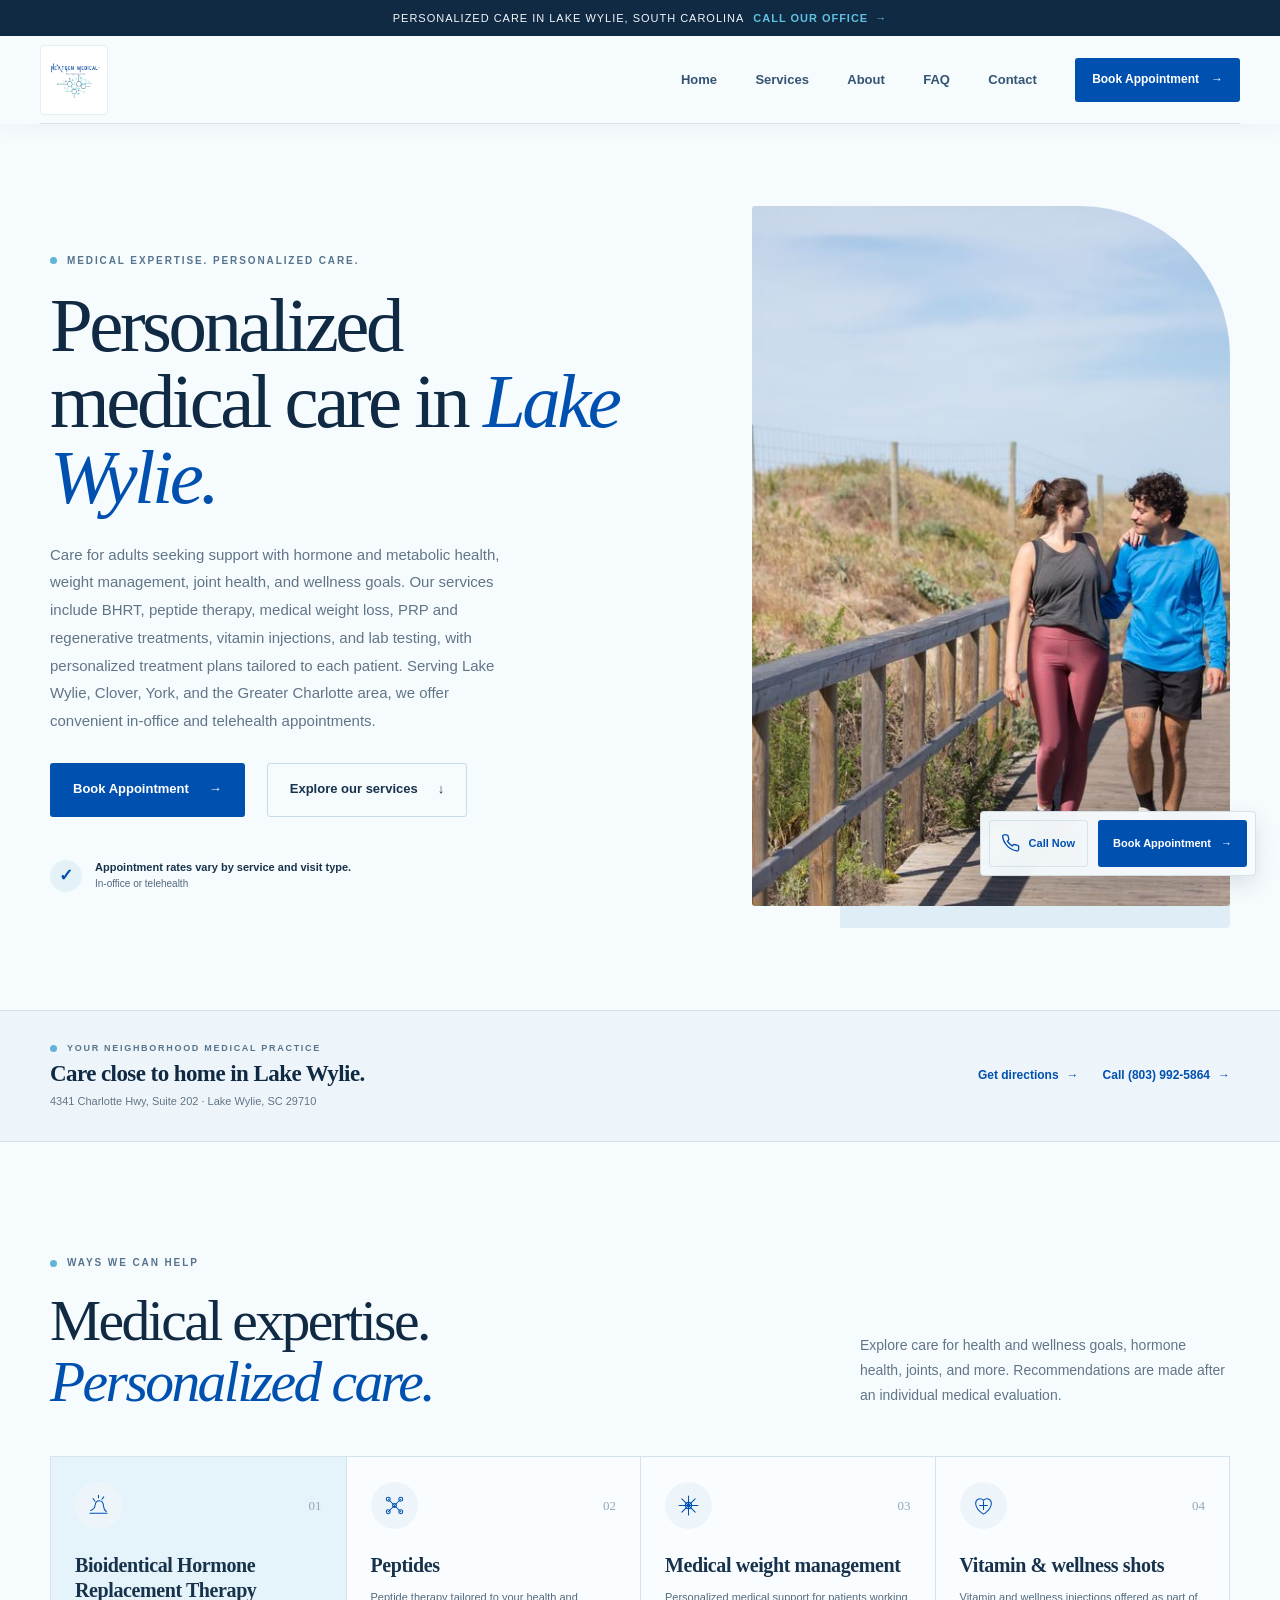
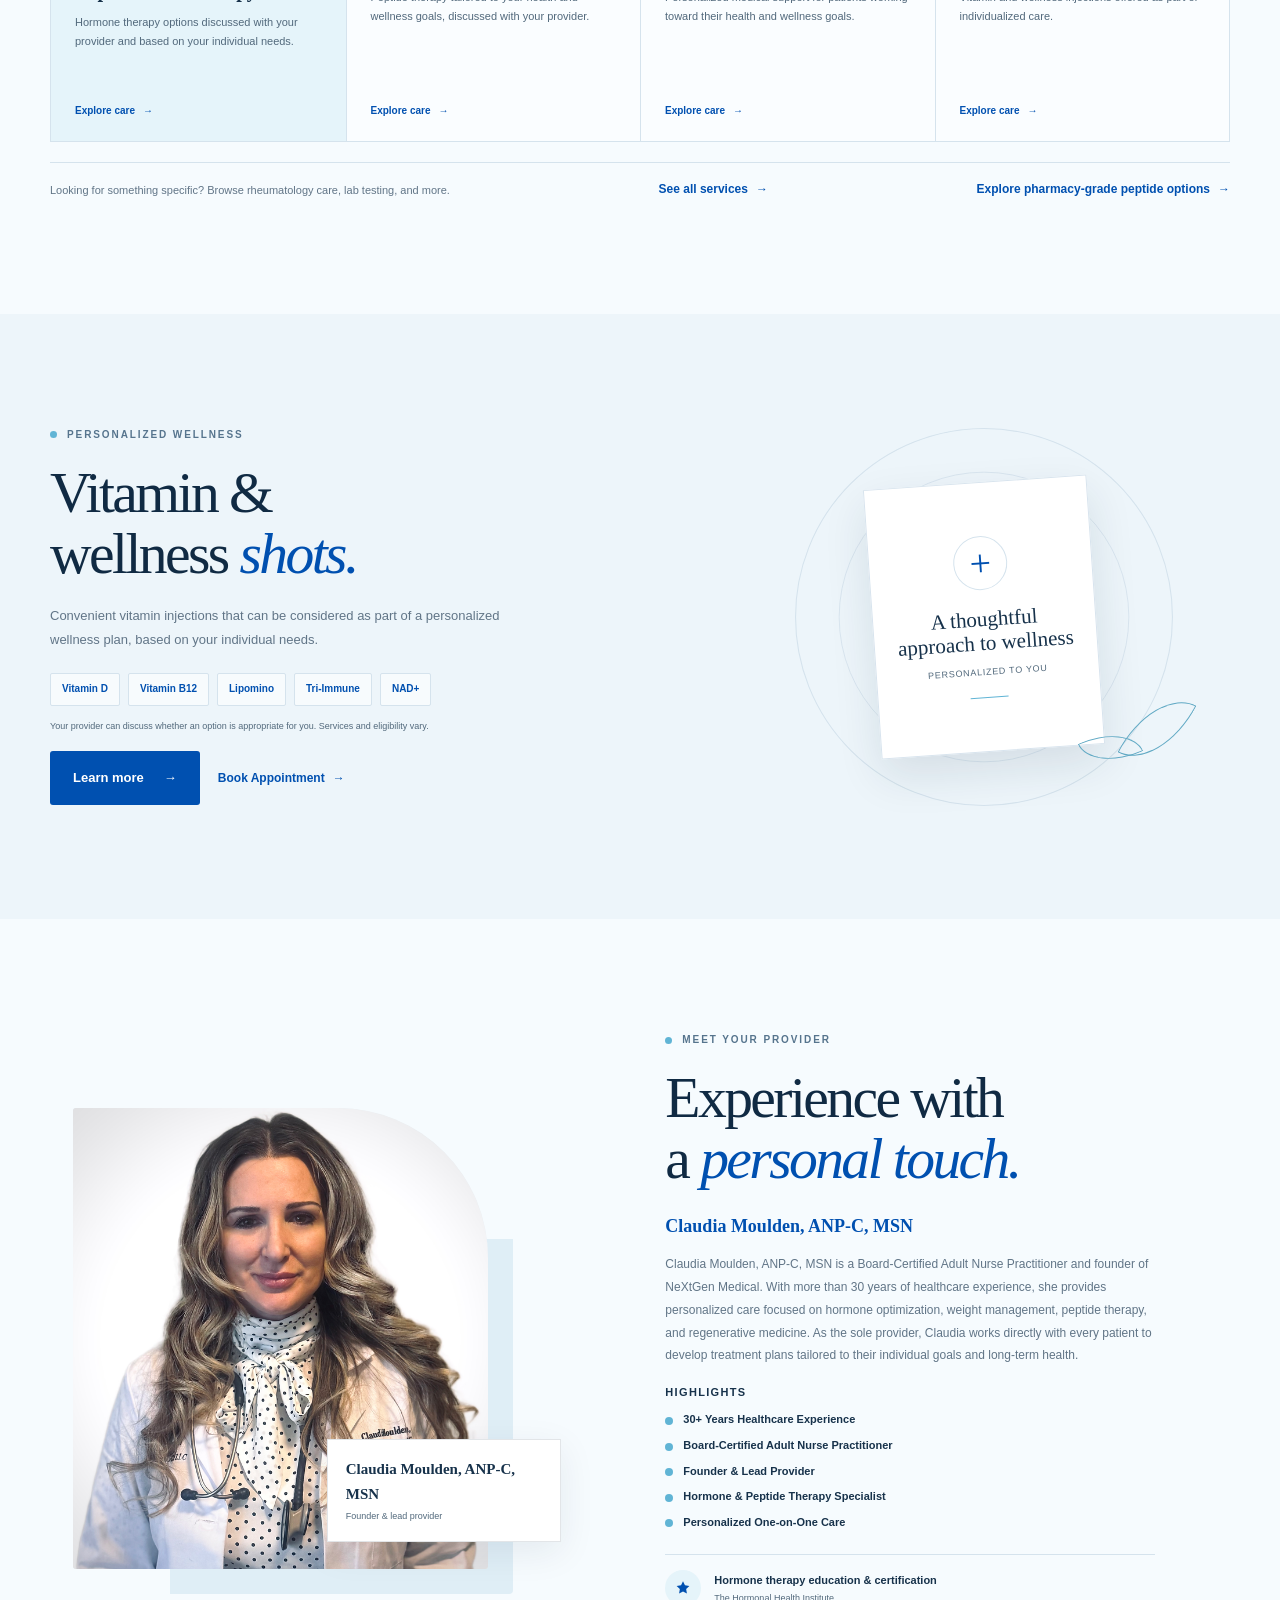
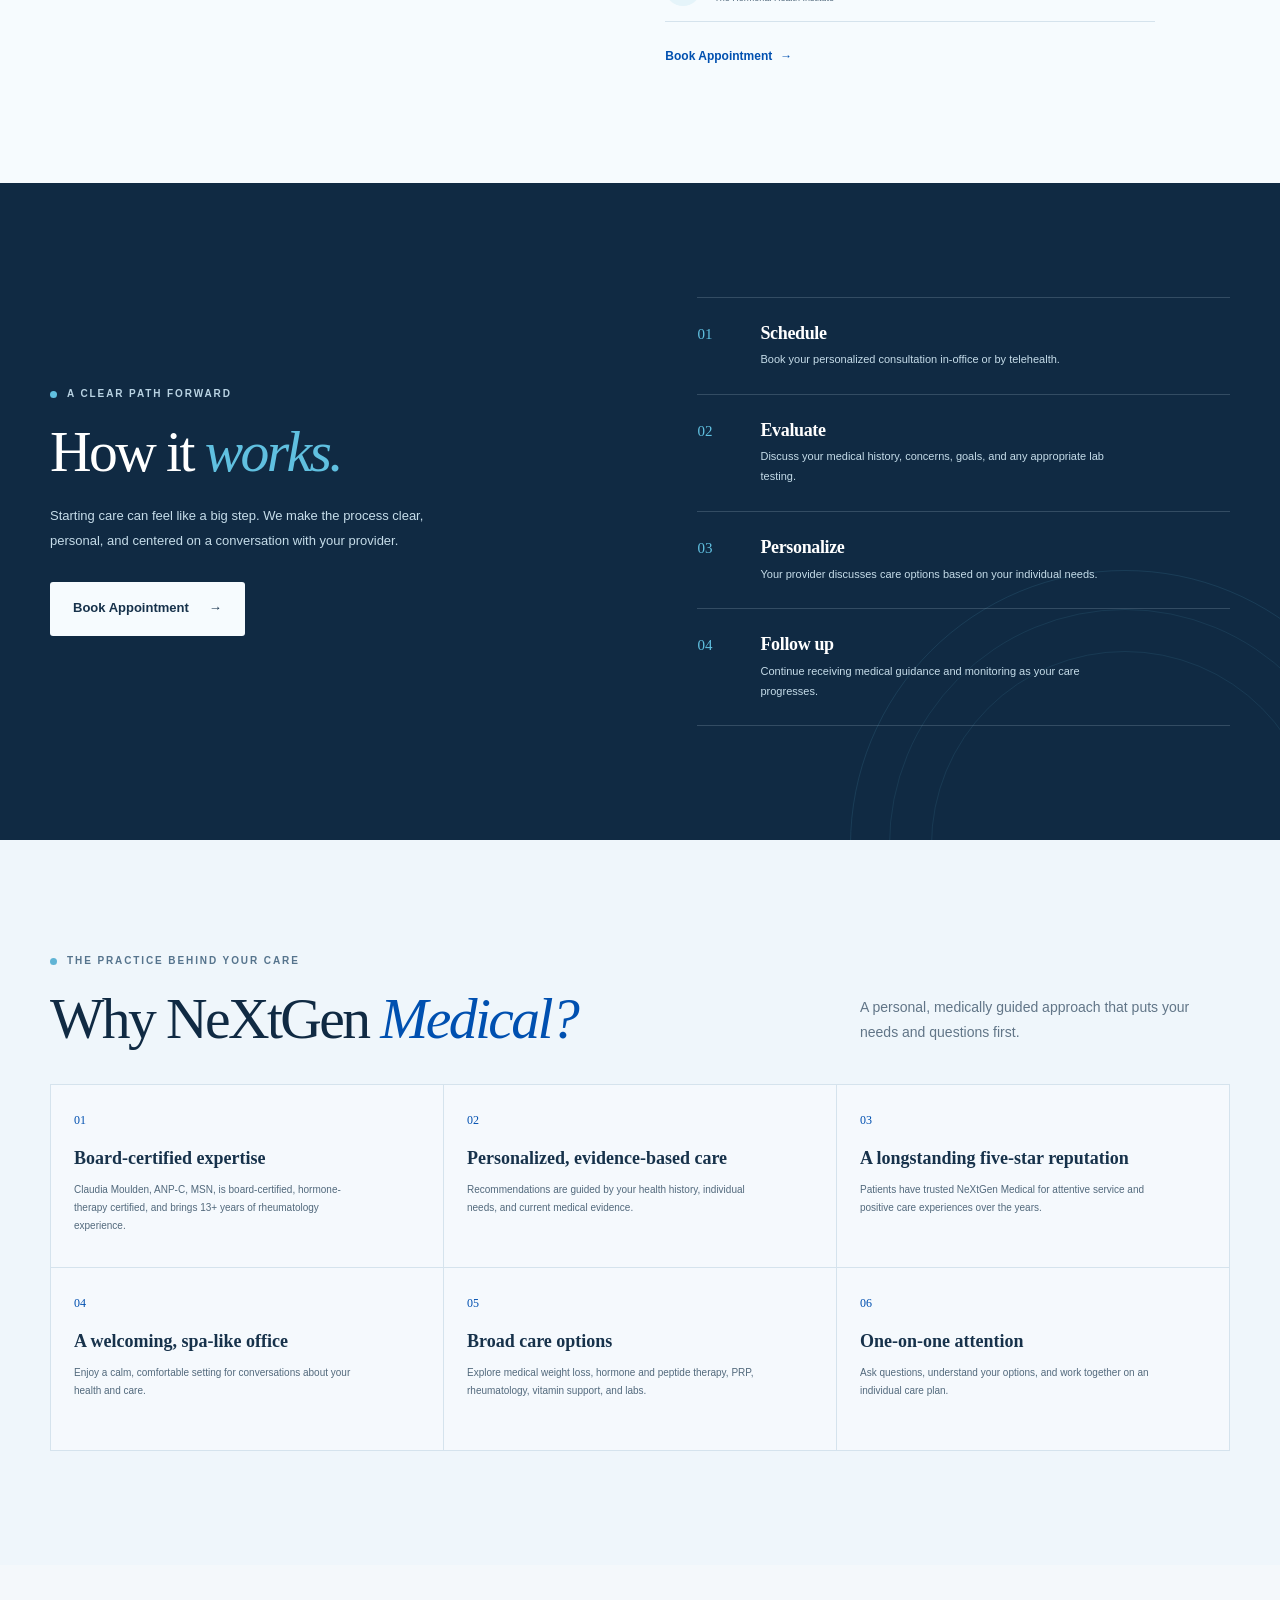
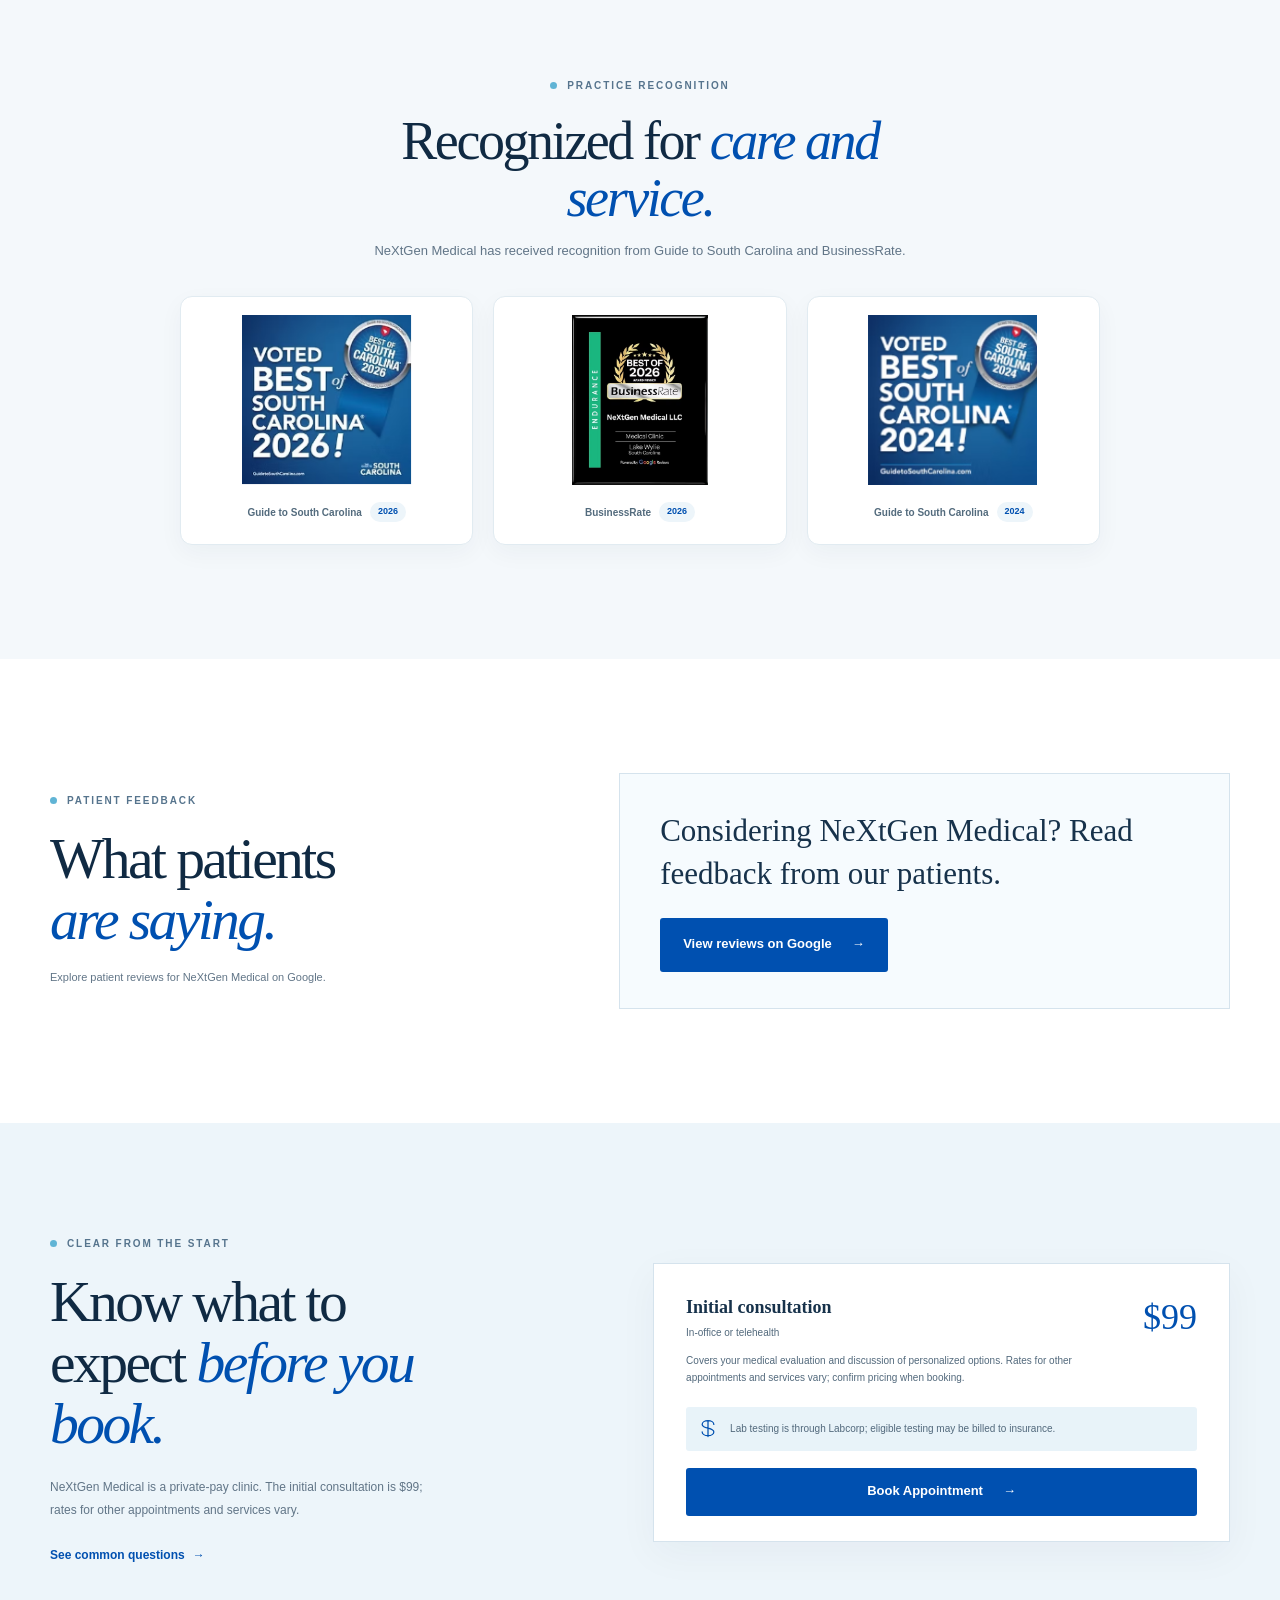
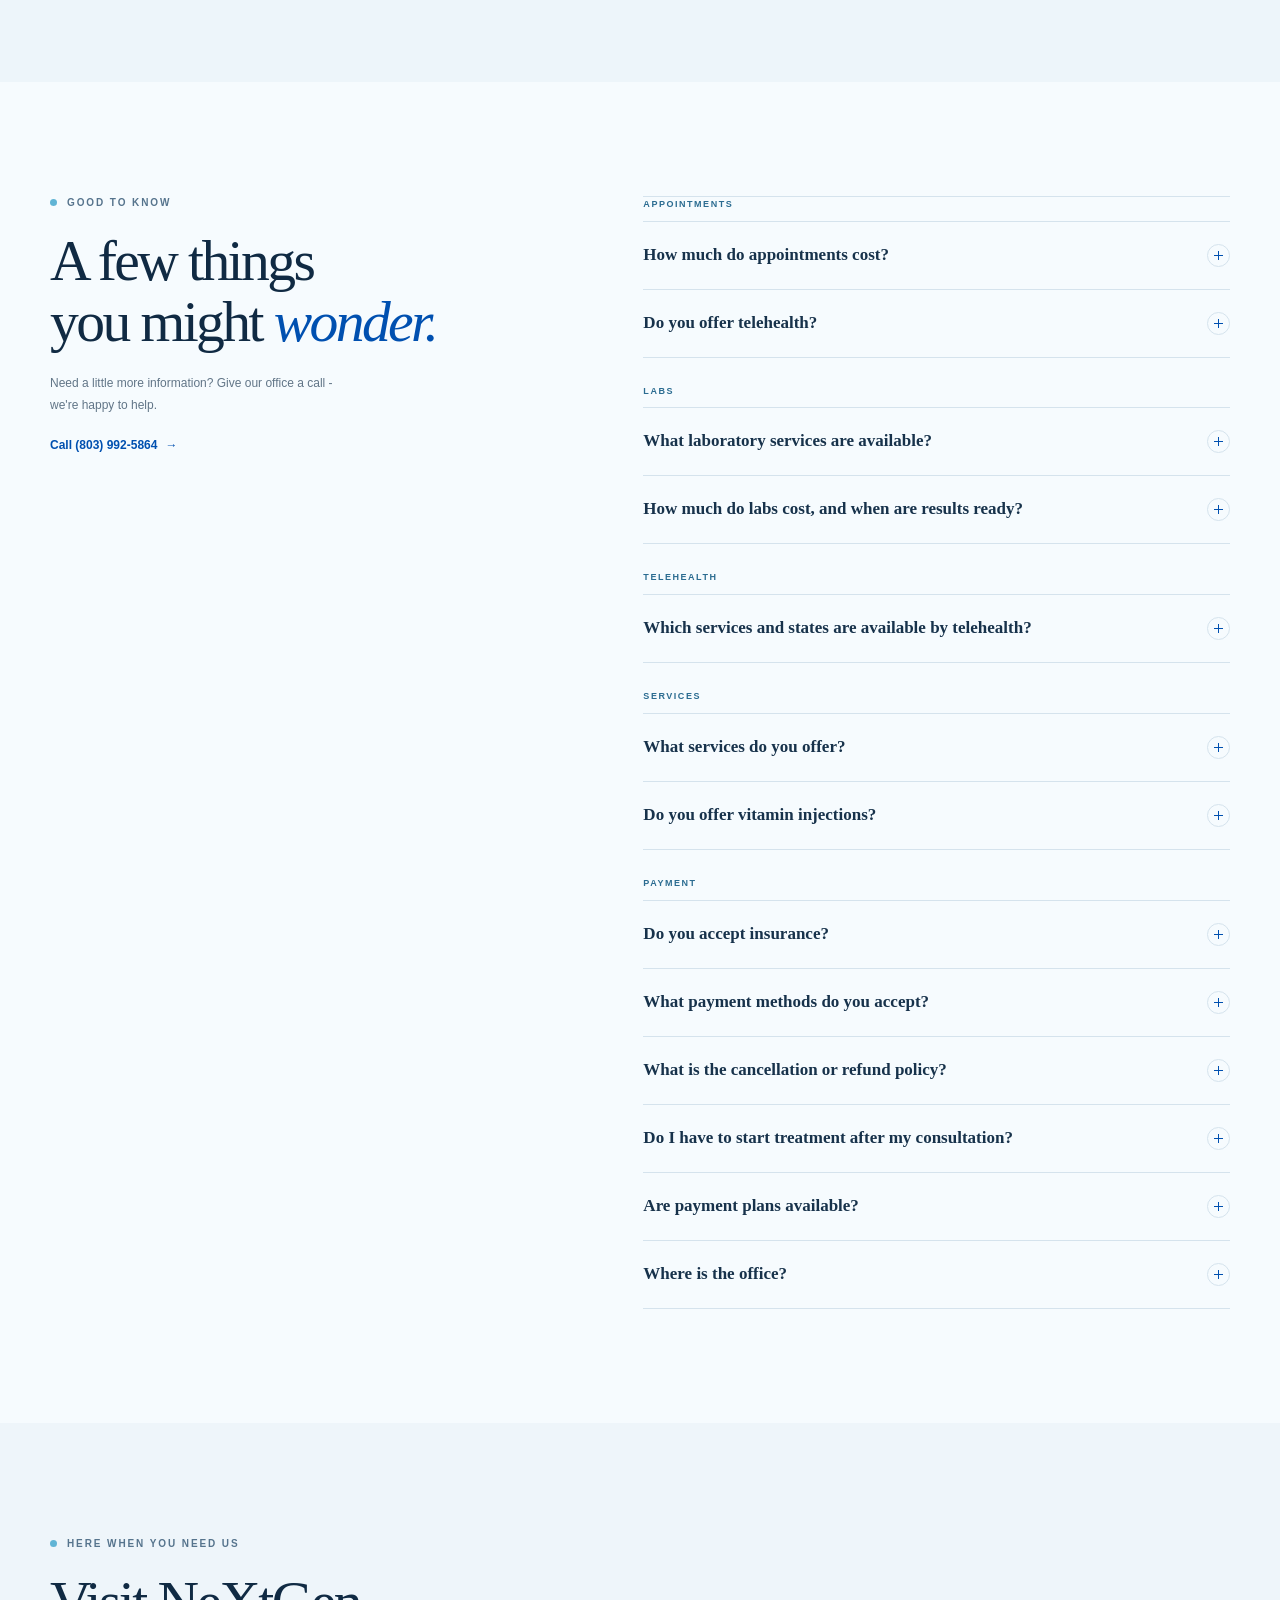
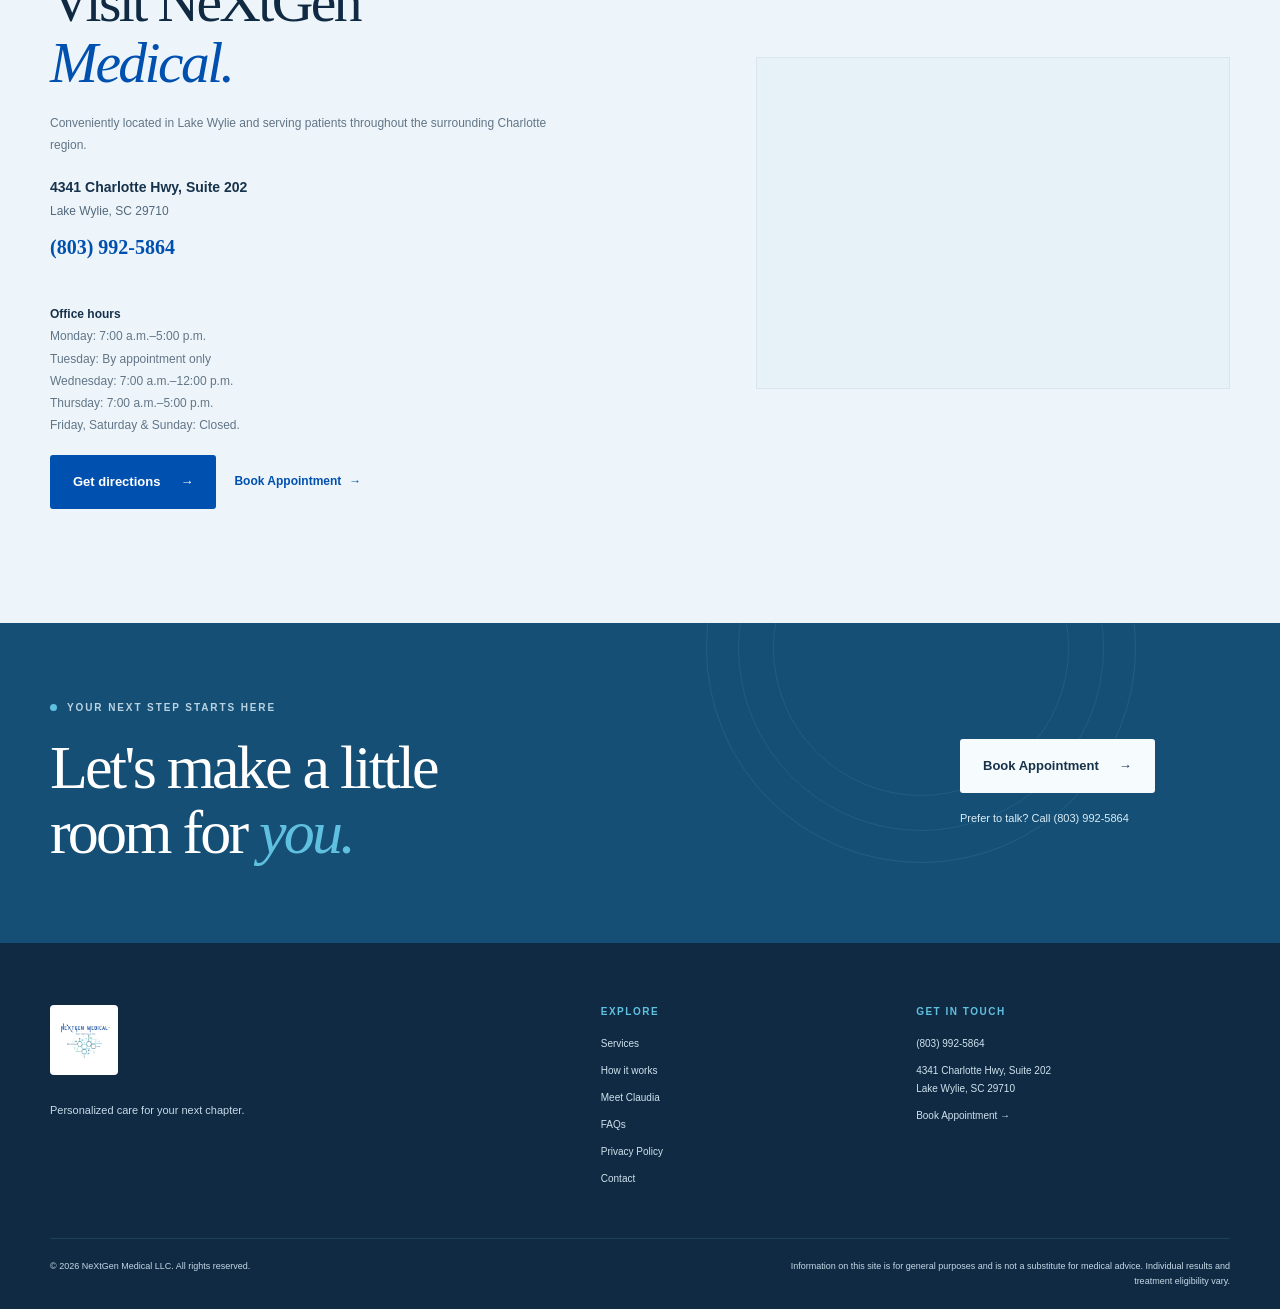
==== commit 07f3c64c: "Adjust provider photo order on mobile Co-authored-by: Copilot <223556219+Copilot@users.noreply.githu" ====
--- a/index.html
+++ b/index.html
@@ -70,7 +70,7 @@
     <link rel="stylesheet" href="styles.min.css">
     <script src="script.min.js" defer></script>
   </head>
-  <body>
+  <body class="home-page">
     <a class="skip-link" href="#main">Skip to content</a>
 
     <div class="announcement">
@@ -108,14 +108,6 @@
 
     <main id="main">
       <section class="hero section-wrap" id="top">
-        <div class="hero-provider-mobile">
-          <img
-            src="assets/claudia-moulden.avif"
-            alt="Claudia Moulden, ANP-C, MSN, board-certified Adult Nurse Practitioner at NeXtGen Medical"
-            width="440"
-            height="489"
-          >
-        </div>
         <div class="hero-copy">
           <p class="eyebrow"><span class="eyebrow-dot"></span> Medical expertise. Personalized care.</p>
           <h1>Personalized medical care in <em>Lake Wylie.</em></h1>
@@ -161,8 +153,110 @@
         </div>
       </section>
 
+      <section class="services section-wrap section-pad" id="services">
+        <div class="section-heading">
+          <div>
+            <p class="eyebrow"><span class="eyebrow-dot"></span> Ways we can help</p>
+            <h2>Medical expertise.<br><em>Personalized care.</em></h2>
+          </div>
+          <p class="section-lead">
+            Explore care for health and wellness goals, hormone health, joints, and more.
+            Recommendations are made after an individual medical evaluation.
+          </p>
+        </div>
+
+        <div class="service-grid">
+          <article class="service-card service-card-featured">
+            <div class="service-card-top">
+              <span class="service-icon" aria-hidden="true">
+                <svg viewBox="0 0 32 32" fill="none"><path d="M6 22.5c3.6-1.2 5.3-3.7 5.7-7.1.4-3.5 2.3-5.6 5.3-5.6 3.6 0 5.3 3.2 5.5 7.1.2 3.4 1.1 5.3 3.5 6.8" /><path d="M5 26h22M11.5 10.5 9 7m11.5 1 2.2-3M16 6V3" /></svg>
+              </span>
+              <span class="card-number">01</span>
+            </div>
+            <h3>Bioidentical Hormone Replacement Therapy</h3>
+            <p>Hormone therapy options discussed with your provider and based on your individual needs.</p>
+            <a href="services/hormone-therapy.html">Explore care <span aria-hidden="true">&rarr;</span></a>
+          </article>
+
+          <article class="service-card">
+            <div class="service-card-top">
+              <span class="service-icon" aria-hidden="true">
+                <svg viewBox="0 0 32 32" fill="none"><path d="m8 8 16 16m0-16L8 24M8 8h.01M24 8h.01M8 24h.01M24 24h.01M16 16h.01" /><circle cx="8" cy="8" r="2.5" /><circle cx="24" cy="8" r="2.5" /><circle cx="8" cy="24" r="2.5" /><circle cx="24" cy="24" r="2.5" /><circle cx="16" cy="16" r="2.5" /></svg>
+              </span>
+              <span class="card-number">02</span>
+            </div>
+            <h3>Peptides</h3>
+            <p>Peptide therapy tailored to your health and wellness goals, discussed with your provider.</p>
+            <a href="services/peptides.html">Explore care <span aria-hidden="true">&rarr;</span></a>
+          </article>
+
+          <article class="service-card">
+            <div class="service-card-top">
+              <span class="service-icon" aria-hidden="true">
+                <svg viewBox="0 0 32 32" fill="none"><path d="M16 4v24M4 16h24M7.51 7.51l16.98 16.98m0-16.98L7.51 24.49" /><circle cx="16" cy="16" r="4" /></svg>
+              </span>
+              <span class="card-number">03</span>
+            </div>
+            <h3>Medical weight management</h3>
+            <p>Personalized medical support for patients working toward their health and wellness goals.</p>
+            <a href="services/weight-management.html">Explore care <span aria-hidden="true">&rarr;</span></a>
+          </article>
+
+          <article class="service-card">
+            <div class="service-card-top">
+              <span class="service-icon" aria-hidden="true">
+                <svg viewBox="0 0 32 32" fill="none"><path d="M16 27s-10-5.6-10-14a5.7 5.7 0 0 1 10-3.6A5.7 5.7 0 0 1 26 13c0 8.4-10 14-10 14Z" /><path d="M11 16h10M16 11v10" /></svg>
+              </span>
+              <span class="card-number">04</span>
+            </div>
+            <h3>Vitamin &amp; wellness shots</h3>
+            <p>Vitamin and wellness injections offered as part of individualized care.</p>
+            <a href="services/vitamins.html">Explore care <span aria-hidden="true">&rarr;</span></a>
+          </article>
+        </div>
+        <div class="services-more">
+          <p>Looking for something specific? Browse rheumatology care, lab testing, and more.</p>
+          <a class="text-link text-link-dark" href="services.html">See all services <span aria-hidden="true">&rarr;</span></a>
+          <a class="text-link text-link-dark" href="services/peptides.html">Explore pharmacy-grade peptide options <span aria-hidden="true">&rarr;</span></a>
+        </div>
+      </section>
+
+      <section class="vitamin-feature section-pad" id="vitamins">
+        <div class="section-wrap vitamin-inner">
+          <div class="vitamin-copy">
+            <p class="eyebrow"><span class="eyebrow-dot"></span> Personalized wellness</p>
+            <h2>Vitamin &amp;<br>wellness <em>shots.</em></h2>
+            <p>Convenient vitamin injections that can be considered as part of a personalized wellness plan, based on your individual needs.</p>
+            <div class="vitamin-options" aria-label="Available vitamin and wellness injections">
+              <span>Vitamin D</span>
+              <span>Vitamin B12</span>
+              <span>Lipomino</span>
+              <span>Tri-Immune</span>
+              <span>NAD+</span>
+            </div>
+            <p class="vitamin-disclaimer">Your provider can discuss whether an option is appropriate for you. Services and eligibility vary.</p>
+            <div class="vitamin-actions">
+              <a class="button button-dark" href="services/vitamins.html">Learn more <span aria-hidden="true">&rarr;</span></a>
+              <a class="text-link text-link-dark" href="https://d2oe0ra32qx05a.cloudfront.net/?practiceKey=k_1_97990" target="_blank" rel="noopener noreferrer">Book Appointment <span aria-hidden="true">&rarr;</span></a>
+            </div>
+          </div>
+          <div class="vitamin-visual" aria-hidden="true">
+            <span class="vitamin-circle vitamin-circle-one"></span>
+            <span class="vitamin-circle vitamin-circle-two"></span>
+            <div class="vitamin-card">
+              <span class="vitamin-symbol">+</span>
+              <span class="vitamin-card-title">A thoughtful<br>approach to wellness</span>
+              <span class="vitamin-card-note">Personalized to you</span>
+              <span class="vitamin-card-lines"></span>
+            </div>
+            <span class="vitamin-leaf vitamin-leaf-one"></span>
+            <span class="vitamin-leaf vitamin-leaf-two"></span>
+          </div>
+        </div>
+      </section>
+
       <section class="provider section-wrap section-pad" id="provider">
-        <div class="provider-photo-wrap">
+        <div class="provider-photo-wrap provider-photo-wrap-desktop">
           <img
             src="assets/claudia-moulden.avif"
             alt="Claudia Moulden, ANP-C, MSN, board-certified Adult Nurse Practitioner at NeXtGen Medical"
@@ -175,6 +269,16 @@
         <div class="provider-copy">
           <p class="eyebrow"><span class="eyebrow-dot"></span> Meet your provider</p>
           <h2>Experience with<br>a <em>personal touch.</em></h2>
+          <div class="provider-photo-wrap provider-photo-wrap-mobile">
+            <img
+              src="assets/claudia-moulden.avif"
+              alt="Claudia Moulden, ANP-C, MSN, board-certified Adult Nurse Practitioner at NeXtGen Medical"
+              loading="lazy"
+              decoding="async"
+            >
+            <div class="provider-note"><strong>Claudia Moulden, ANP-C, MSN</strong><small>Founder &amp; lead provider</small></div>
+            <span class="provider-blob" aria-hidden="true"></span>
+          </div>
           <p class="provider-name">Claudia Moulden, ANP-C, MSN</p>
           <p class="provider-intro">
             Claudia Moulden, ANP-C, MSN is a Board-Certified Adult Nurse Practitioner and founder of NeXtGen Medical. With more than 30 years of healthcare experience, she provides personalized care focused on hormone optimization, weight management, peptide therapy, and regenerative medicine. As the sole provider, Claudia works directly with every patient to develop treatment plans tailored to their individual goals and long-term health.
@@ -197,108 +301,6 @@
         </div>
       </section>
 
-      <section class="services section-wrap section-pad" id="services">
-        <div class="section-heading">
-          <div>
-            <p class="eyebrow"><span class="eyebrow-dot"></span> Ways we can help</p>
-            <h2>Medical expertise.<br><em>Personalized care.</em></h2>
-          </div>
-          <p class="section-lead">
-            Explore care for health and wellness goals, hormone health, joints, and more.
-            Recommendations are made after an individual medical evaluation.
-          </p>
-        </div>
-
-        <div class="service-grid">
-          <article class="service-card service-card-featured">
-            <div class="service-card-top">
-              <span class="service-icon" aria-hidden="true">
-                <svg viewBox="0 0 32 32" fill="none"><path d="M6 22.5c3.6-1.2 5.3-3.7 5.7-7.1.4-3.5 2.3-5.6 5.3-5.6 3.6 0 5.3 3.2 5.5 7.1.2 3.4 1.1 5.3 3.5 6.8" /><path d="M5 26h22M11.5 10.5 9 7m11.5 1 2.2-3M16 6V3" /></svg>
-              </span>
-              <span class="card-number">01</span>
-            </div>
-            <h3>Bioidentical Hormone Replacement Therapy</h3>
-            <p>Hormone therapy options discussed with your provider and based on your individual needs.</p>
-            <a href="services/hormone-therapy.html">Explore care <span aria-hidden="true">&rarr;</span></a>
-          </article>
-
-          <article class="service-card">
-            <div class="service-card-top">
-              <span class="service-icon" aria-hidden="true">
-                <svg viewBox="0 0 32 32" fill="none"><path d="m8 8 16 16m0-16L8 24M8 8h.01M24 8h.01M8 24h.01M24 24h.01M16 16h.01" /><circle cx="8" cy="8" r="2.5" /><circle cx="24" cy="8" r="2.5" /><circle cx="8" cy="24" r="2.5" /><circle cx="24" cy="24" r="2.5" /><circle cx="16" cy="16" r="2.5" /></svg>
-              </span>
-              <span class="card-number">02</span>
-            </div>
-            <h3>Peptides</h3>
-            <p>Peptide therapy tailored to your health and wellness goals, discussed with your provider.</p>
-            <a href="services/peptides.html">Explore care <span aria-hidden="true">&rarr;</span></a>
-          </article>
-
-          <article class="service-card">
-            <div class="service-card-top">
-              <span class="service-icon" aria-hidden="true">
-                <svg viewBox="0 0 32 32" fill="none"><path d="M16 4v24M4 16h24M7.51 7.51l16.98 16.98m0-16.98L7.51 24.49" /><circle cx="16" cy="16" r="4" /></svg>
-              </span>
-              <span class="card-number">03</span>
-            </div>
-            <h3>Medical weight management</h3>
-            <p>Personalized medical support for patients working toward their health and wellness goals.</p>
-            <a href="services/weight-management.html">Explore care <span aria-hidden="true">&rarr;</span></a>
-          </article>
-
-          <article class="service-card">
-            <div class="service-card-top">
-              <span class="service-icon" aria-hidden="true">
-                <svg viewBox="0 0 32 32" fill="none"><path d="M16 27s-10-5.6-10-14a5.7 5.7 0 0 1 10-3.6A5.7 5.7 0 0 1 26 13c0 8.4-10 14-10 14Z" /><path d="M11 16h10M16 11v10" /></svg>
-              </span>
-              <span class="card-number">04</span>
-            </div>
-            <h3>Vitamin &amp; wellness shots</h3>
-            <p>Vitamin and wellness injections offered as part of individualized care.</p>
-            <a href="services/vitamins.html">Explore care <span aria-hidden="true">&rarr;</span></a>
-          </article>
-        </div>
-        <div class="services-more">
-          <p>Looking for something specific? Browse rheumatology care, lab testing, and more.</p>
-          <a class="text-link text-link-dark" href="services.html">See all services <span aria-hidden="true">&rarr;</span></a>
-          <a class="text-link text-link-dark" href="services/peptides.html">Explore pharmacy-grade peptide options <span aria-hidden="true">&rarr;</span></a>
-        </div>
-      </section>
-
-      <section class="vitamin-feature section-pad" id="vitamins">
-        <div class="section-wrap vitamin-inner">
-          <div class="vitamin-copy">
-            <p class="eyebrow"><span class="eyebrow-dot"></span> Personalized wellness</p>
-            <h2>Vitamin &amp;<br>wellness <em>shots.</em></h2>
-            <p>Convenient vitamin injections that can be considered as part of a personalized wellness plan, based on your individual needs.</p>
-            <div class="vitamin-options" aria-label="Available vitamin and wellness injections">
-              <span>Vitamin D</span>
-              <span>Vitamin B12</span>
-              <span>Lipomino</span>
-              <span>Tri-Immune</span>
-              <span>NAD+</span>
-            </div>
-            <p class="vitamin-disclaimer">Your provider can discuss whether an option is appropriate for you. Services and eligibility vary.</p>
-            <div class="vitamin-actions">
-              <a class="button button-dark" href="services/vitamins.html">Learn more <span aria-hidden="true">&rarr;</span></a>
-              <a class="text-link text-link-dark" href="https://d2oe0ra32qx05a.cloudfront.net/?practiceKey=k_1_97990" target="_blank" rel="noopener noreferrer">Book Appointment <span aria-hidden="true">&rarr;</span></a>
-            </div>
-          </div>
-          <div class="vitamin-visual" aria-hidden="true">
-            <span class="vitamin-circle vitamin-circle-one"></span>
-            <span class="vitamin-circle vitamin-circle-two"></span>
-            <div class="vitamin-card">
-              <span class="vitamin-symbol">+</span>
-              <span class="vitamin-card-title">A thoughtful<br>approach to wellness</span>
-              <span class="vitamin-card-note">Personalized to you</span>
-              <span class="vitamin-card-lines"></span>
-            </div>
-            <span class="vitamin-leaf vitamin-leaf-one"></span>
-            <span class="vitamin-leaf vitamin-leaf-two"></span>
-          </div>
-        </div>
-      </section>
-
       <section class="approach section-pad" id="approach">
         <div class="section-wrap approach-inner">
           <div class="approach-copy">
--- a/styles.min.css
+++ b/styles.min.css
@@ -1 +1 @@
-:root{color-scheme:light;--ink:#17324b;--ink-deep:#102a43;--muted:#617587;--brand-blue:#0050b0;--brand-aqua:#60c0e0;--cream:#f6fbfe;--cream-deep:#eaf5fa;--white:#fff;--line:#d5e3ed;--serif:"Iowan Old Style","Palatino Linotype","Book Antiqua",Georgia,serif;--sans:"Avenir Next",Avenir,"Segoe UI",sans-serif;--content:1180px;}*{box-sizing:border-box;}html{scroll-behavior:smooth;scroll-padding-top:108px;}body{margin:0;background:var(--cream);color:var(--ink);font-family:var(--sans);font-size:16px;line-height:1.65;-webkit-font-smoothing:antialiased;}body,button,a{-webkit-tap-highlight-color:transparent;}img,svg{display:block;}img{max-width:100%;}a{color:inherit;text-decoration:none;}button,a{touch-action:manipulation;}a:focus-visible,button:focus-visible,summary:focus-visible{outline:3px solid #0050b0;outline-offset:4px;}.skip-link{position:fixed;z-index:20;top:10px;left:10px;transform:translateY(-150%);border-radius:4px;padding:10px 14px;background:var(--white);color:var(--ink);font-weight:700;}.skip-link:focus{transform:translateY(0);}.section-wrap{width:min(var(--content),calc(100% - 80px));margin-inline:auto;}.section-pad{padding-block:114px;}.announcement{display:flex;min-height:36px;align-items:center;justify-content:center;gap:9px;background:var(--ink-deep);color:#f1f7fb;font-size:11px;font-weight:500;letter-spacing:0.09em;text-transform:uppercase;}.announcement a{color:var(--brand-aqua);font-weight:700;}.announcement a span{margin-left:3px;}.site-header{position:sticky;top:0;z-index:10;background:var(--cream);box-shadow:0 5px 18px rgba(16,42,67,0.04);}.header-inner{display:flex;width:min(1320px,calc(100% - 80px));min-height:88px;align-items:center;justify-content:space-between;margin-inline:auto;border-bottom:1px solid rgba(16,42,67,0.12);}.brand{display:inline-flex;align-items:center;gap:10px;flex-shrink:0;}.brand-mark{width:68px;height:70px;flex:0 0 auto;border:1px solid #e2edf4;border-radius:4px;padding:3px;background:#fff;object-fit:contain;}.site-nav{display:flex;align-items:center;gap:clamp(20px,3vw,42px);color:#355471;font-size:13px;font-weight:600;}.site-nav>a:not(.button){transition:color 160ms ease;}.site-nav>a:not(.button):hover,.footer-column a:hover{color:#007bb9;}.menu-toggle{display:none;}.button{display:inline-flex;min-height:54px;align-items:center;justify-content:center;gap:20px;border:1px solid transparent;border-radius:3px;padding:13px 22px;font-family:var(--sans);font-size:13px;font-weight:700;line-height:1.3;transition:background 170ms ease,color 170ms ease,transform 170ms ease;}.button:hover{transform:translateY(-2px);}.button-dark{background:var(--brand-blue);color:var(--white);}.button-dark:hover{background:var(--ink-deep);}.button-outline{border-color:#c6dce9;background:transparent;color:var(--ink);}.button-outline:hover{border-color:var(--brand-blue);background:#e5f4fa;}.button-small{min-height:44px;gap:12px;padding:10px 16px;font-size:12px;}.button-light{background:var(--cream);color:var(--ink);}.button-light:hover{background:var(--brand-aqua);}.hero{display:grid;min-height:0;grid-template-columns:minmax(0,1fr) minmax(350px,0.86fr);align-items:center;gap:clamp(32px,5vw,72px);padding-block:82px;}.hero-copy{max-width:580px;padding-top:12px;}.hero-provider-mobile{display:none;}.hero-visual{position:relative;width:100%;max-width:500px;justify-self:end;padding:0 0 22px 22px;}.hero-visual::before{position:absolute;right:0;bottom:0;width:78%;height:72%;border-radius:0 0 4px;background:#dfeef6;content:"";}.hero-visual img{position:relative;z-index:1;width:100%;aspect-ratio:1 / 1;border-radius:3px 150px 3px 3px;background:#e9f2f8;object-fit:cover;object-position:center;}.eyebrow{display:flex;align-items:center;gap:10px;margin:0 0 20px;color:#56748d;font-size:10px;font-weight:700;letter-spacing:0.19em;line-height:1.4;text-transform:uppercase;}.eyebrow-dot{width:7px;height:7px;border-radius:50%;background:#60b4d5;}h1,h2,h3,p{margin-top:0;}h1,h2{margin-bottom:0;color:var(--ink-deep);font-family:var(--serif);font-weight:400;letter-spacing:-0.045em;}h1{font-size:clamp(54px,6vw,78px);line-height:0.99;}h1 em,h2 em{color:var(--brand-blue);font-weight:400;}.hero-intro{max-width:460px;margin:25px 0 28px;color:#617587;font-size:15px;line-height:1.85;}.hero-actions{display:flex;align-items:center;gap:22px;flex-wrap:wrap;}.text-link{display:inline-flex;align-items:center;gap:8px;color:#56748d;font-size:12px;font-weight:700;}.text-link:hover{color:#007bb9;}.hero-proof{display:flex;align-items:center;gap:13px;margin-top:42px;}.proof-avatars{display:flex;padding-left:2px;}.avatar{display:grid;width:31px;height:31px;place-items:center;border:2px solid var(--cream);border-radius:50%;margin-left:-5px;color:white;font-family:var(--serif);font-size:12px;font-weight:700;}.avatar-one{background:#0050a0;}.avatar-two{background:#60b4d5;}.avatar-three{background:#153b60;}.hero-proof p{margin:0;color:#52697c;font-size:10px;line-height:1.6;}.proof-check{display:grid;width:32px;height:32px;place-items:center;border-radius:50%;background:#e4f2f8;color:var(--brand-blue);font-size:17px;font-weight:700;}.hero-proof strong{color:var(--ink);font-size:11px;}.local-visit{border-block:1px solid var(--line);background:#eef5fa;}.local-visit-inner{display:flex;min-height:130px;align-items:center;justify-content:space-between;gap:24px;padding-block:20px;}.local-visit .eyebrow{margin-bottom:4px;font-size:9px;}.local-visit-title{margin:0;color:var(--ink-deep);font-family:var(--serif);font-size:23px;font-weight:600;letter-spacing:-0.025em;line-height:1.3;}.local-visit-address{margin:3px 0 0;color:var(--muted);font-size:11px;}.local-visit-actions{display:flex;flex-wrap:wrap;gap:24px;}.section-heading{display:flex;align-items:end;justify-content:space-between;gap:60px;margin-bottom:44px;}h2{font-size:clamp(41px,4.5vw,58px);line-height:1.06;}.section-lead{max-width:370px;margin:0 0 4px;color:var(--muted);font-size:14px;line-height:1.8;}.service-grid{display:grid;grid-template-columns:repeat(4,1fr);border:1px solid var(--line);background:rgba(255,255,255,0.45);}.service-card{display:flex;min-height:284px;flex-direction:column;padding:25px 24px 22px;}.service-card + .service-card{border-left:1px solid var(--line);}.service-card-featured{background:#e5f4fa;}.service-card-top{display:flex;align-items:center;justify-content:space-between;margin-bottom:24px;}.service-icon{display:grid;width:47px;height:47px;place-items:center;border-radius:50%;background:#eef5fa;}.service-icon svg{width:25px;stroke:var(--brand-blue);stroke-linecap:round;stroke-linejoin:round;stroke-width:1.35;}.card-number{color:#91a7b8;font-family:var(--serif);font-size:13px;}.service-card h3,.step h3{margin-bottom:10px;color:var(--ink);font-family:var(--serif);font-size:20px;font-weight:600;letter-spacing:-0.02em;line-height:1.25;}.service-card p{margin-bottom:19px;color:#52697c;font-size:11px;line-height:1.75;}.service-card a{display:inline-flex;align-items:center;gap:8px;margin-top:auto;color:var(--brand-blue);font-size:10px;font-weight:700;}.service-card a:hover{color:#007bb9;}.service-note{margin:15px 0 0;color:#52697c;font-size:10px;}.services-more{display:flex;align-items:center;justify-content:space-between;gap:20px;margin-top:20px;border-top:1px solid var(--line);padding-top:17px;}.services-more p{margin:0;color:var(--muted);font-size:11px;}.vitamin-feature{overflow:hidden;background:#edf5fa;}.vitamin-inner{display:grid;grid-template-columns:1fr 0.9fr;align-items:center;gap:12%;}.vitamin-copy{max-width:490px;}.vitamin-copy>p:not(.eyebrow,.vitamin-disclaimer){margin:20px 0;color:var(--muted);font-size:13px;line-height:1.85;}.vitamin-options{display:flex;flex-wrap:wrap;gap:8px;margin-top:21px;}.vitamin-options span{border:1px solid #d5e3ed;border-radius:2px;padding:7px 11px;background:rgba(255,255,255,0.6);color:var(--brand-blue);font-size:10px;font-weight:700;}.vitamin-disclaimer{margin:13px 0 18px;color:#52697c;font-size:9px;line-height:1.65;}.vitamin-actions,.location-actions{display:flex;align-items:center;gap:18px;flex-wrap:wrap;}.vitamin-visual{position:relative;display:grid;min-height:355px;place-items:center;}.vitamin-circle{position:absolute;display:block;width:min(100%,350px);aspect-ratio:1;border:1px solid #d5e3ed;border-radius:50%;}.vitamin-circle-one{transform:scale(0.83);}.vitamin-circle-two{transform:scale(1.08);}.vitamin-card{position:relative;z-index:1;display:flex;width:224px;min-height:270px;flex-direction:column;align-items:center;justify-content:center;border:1px solid #d8e4ee;background:var(--white);box-shadow:0 18px 45px rgba(16,42,67,0.11);text-align:center;transform:rotate(-4deg);}.vitamin-symbol{display:grid;width:54px;height:54px;place-items:center;border:1px solid #d5e3ed;border-radius:50%;color:#0050b0;font-family:var(--serif);font-size:38px;line-height:1;}.vitamin-card-title{margin-top:18px;color:var(--ink);font-family:var(--serif);font-size:21px;line-height:1.13;}.vitamin-card-note{margin-top:10px;color:#52697c;font-size:9px;letter-spacing:0.08em;text-transform:uppercase;}.vitamin-card-lines{width:38px;height:1px;margin-top:17px;background:#60b4d5;}.vitamin-leaf{position:absolute;z-index:2;width:48px;height:78px;border:1.5px solid #60a9c4;border-radius:100% 0 100% 0;}.vitamin-leaf-one{right:10%;bottom:26px;transform:rotate(28deg);}.vitamin-leaf-two{right:21%;bottom:18px;width:33px;height:57px;transform:rotate(66deg);}.approach{overflow:hidden;position:relative;background:var(--ink-deep);color:#eff6fb;}.approach-inner{display:grid;grid-template-columns:0.95fr 1fr;align-items:center;gap:12%;}.approach-copy{position:relative;z-index:1;}.eyebrow-light{color:#b9d3e3;}.eyebrow-light .eyebrow-dot{background:var(--brand-aqua);}.approach h2,.final-cta h2{color:var(--white);}.approach h2 em,.final-cta h2 em{color:var(--brand-aqua);}.approach-copy>p:not(.eyebrow){max-width:430px;margin:22px 0 28px;color:#c5dce9;font-size:13px;line-height:1.9;}.approach-steps{position:relative;z-index:1;}.step{display:grid;grid-template-columns:45px 1fr;gap:18px;border-bottom:1px solid rgba(210,229,242,0.18);padding:24px 0;}.step:first-child{border-top:1px solid rgba(210,229,242,0.18);}.step-number{color:var(--brand-aqua);font-family:var(--serif);font-size:15px;}.step h3{margin-bottom:6px;color:var(--white);font-size:18px;}.step p{max-width:360px;margin:0;color:#c5dce9;font-size:11px;line-height:1.8;}.approach-orbit{position:absolute;right:-120px;bottom:-280px;width:550px;height:550px;border:1px solid rgba(96,192,224,0.12);border-radius:50%;}.approach-orbit::after,.approach-orbit::before{position:absolute;border:1px solid rgba(96,192,224,0.1);border-radius:50%;content:"";}.approach-orbit::before{inset:38px;}.approach-orbit::after{inset:80px;}.provider{display:grid;grid-template-columns:0.86fr 1fr;align-items:center;gap:11%;}.provider-photo-wrap{position:relative;width:100%;max-width:440px;justify-self:center;padding:0 25px 25px 0;}.provider-photo-wrap img{position:relative;z-index:1;width:100%;aspect-ratio:0.9;border-radius:3px 150px 3px 3px;background:#e9f2f8;object-fit:cover;object-position:center 28%;}.provider-blob{position:absolute;right:0;bottom:0;width:78%;height:73%;border-radius:0 0 4px 0;background:#dfeef6;}.provider-note{position:absolute;z-index:2;right:-48px;bottom:52px;width:234px;border:1px solid rgba(16,42,67,0.12);padding:17px 18px;background:var(--white);box-shadow:0 10px 36px rgba(16,42,67,0.08);}.provider-note strong,.provider-note small{display:block;}.provider-note strong{color:var(--ink);font-family:var(--serif);font-size:15px;font-weight:600;}.provider-note small{margin-top:3px;color:#52697c;font-size:9px;}.provider-copy{max-width:490px;}.about-provider-bio{padding-bottom:52px;}.about-family{padding-top:36px;}.about-family .provider-copy{max-width:760px;margin-inline:auto;text-align:center;}.about-family .eyebrow{justify-content:center;}.why{background:#eff6fb;}.why .section-heading{margin-bottom:34px;}.why-grid{display:grid;grid-template-columns:repeat(3,1fr);border-top:1px solid var(--line);border-left:1px solid var(--line);}.why-card{min-height:183px;border-right:1px solid var(--line);border-bottom:1px solid var(--line);padding:21px 23px;background:rgba(255,255,255,0.34);}.why-number{color:#0050b0;font-family:var(--serif);font-size:12px;}.why-card h3{margin:12px 0 7px;color:var(--ink);font-family:var(--serif);font-size:18px;font-weight:600;}.why-card p{max-width:290px;margin:0;color:#52697c;font-size:10px;line-height:1.8;}.testimonials{background:var(--white);}.awards{background:#f4f8fb;}.awards-inner{display:flex;flex-direction:column;align-items:center;gap:34px;}.awards-copy{max-width:620px;text-align:center;}.awards-copy .eyebrow{justify-content:center;}.awards-copy h2{margin:13px 0;font-size:clamp(36px,4.4vw,54px);}.awards-copy>p:last-child{margin:0;color:var(--muted);font-size:13px;line-height:1.7;}.awards-grid{display:grid;width:min(100%,920px);grid-template-columns:repeat(3,minmax(0,1fr));align-items:stretch;gap:20px;}.award-card{display:flex;min-width:0;flex-direction:column;align-items:center;justify-content:space-between;gap:10px;margin:0;border:1px solid #e1ebf1;border-radius:12px;padding:18px 16px 15px;background:var(--white);box-shadow:0 8px 24px rgba(16,42,67,0.045);text-align:center;}.award-badge{display:block;width:100%;height:170px;object-fit:contain;}.award-card figcaption{display:flex;min-height:34px;align-items:center;justify-content:center;gap:8px;color:#536b7d;font-size:10px;font-weight:600;line-height:1.5;}.award-card figcaption span{border-radius:999px;padding:3px 8px;background:#edf5fa;color:var(--brand-blue);font-size:9px;font-weight:700;}.testimonial-inner{display:grid;grid-template-columns:0.7fr 1fr;align-items:center;gap:12%;}.testimonial-heading>p:not(.eyebrow){max-width:320px;margin:18px 0 0;color:var(--muted);font-size:11px;line-height:1.8;}.testimonial-card{position:relative;margin:0;border:1px solid var(--line);padding:36px 40px;background:#f6fbfe;}.testimonial-card>p{max-width:620px;margin:0 0 22px;color:var(--ink);font-family:var(--serif);font-size:clamp(22px,2.7vw,31px);line-height:1.38;}.provider-name{margin:22px 0 12px;color:var(--brand-blue);font-family:var(--serif);font-size:18px;font-weight:600;}.provider-intro{margin-bottom:16px;color:var(--muted);font-size:12px;line-height:1.9;}.provider-highlights-heading{margin:0 0 10px;color:var(--ink);font-size:11px;font-weight:700;letter-spacing:0.12em;text-transform:uppercase;}.provider-highlights{display:grid;gap:8px;margin:0 0 18px;padding:0;list-style:none;}.provider-highlights li{display:flex;align-items:flex-start;gap:10px;color:var(--ink);font-size:11px;font-weight:600;line-height:1.6;}.provider-highlights li::before{content:"";width:8px;height:8px;margin-top:0.52em;border-radius:50%;background:#60b4d5;flex:0 0 8px;}.provider-copy>p:not(.eyebrow,.provider-name,.provider-intro,.provider-highlights-heading){margin-bottom:13px;color:var(--muted);font-size:12px;line-height:1.9;}.credential{display:flex;align-items:center;gap:13px;margin:23px 0 20px;border-top:1px solid var(--line);border-bottom:1px solid var(--line);padding:15px 0;}.credential-icon{display:grid;width:36px;height:36px;flex:0 0 36px;place-items:center;border-radius:50%;background:#e5f4fa;}.credential-icon svg{width:18px;fill:#0050b0;}.credential strong,.credential small{display:block;}.credential strong{color:var(--ink);font-size:11px;}.credential small{margin-top:2px;color:#52697c;font-size:9px;}.text-link-dark{color:var(--brand-blue);}.pricing{background:#edf5fa;}.pricing-inner{display:grid;grid-template-columns:0.8fr 1fr;align-items:center;gap:12%;}.pricing-copy{max-width:390px;}.pricing-copy>p:not(.eyebrow){margin:22px 0 20px;color:var(--muted);font-size:12px;line-height:1.9;}.price-card{border:1px solid #d5e3ed;padding:29px 32px 25px;background:var(--white);box-shadow:0 12px 38px rgba(16,42,67,0.045);}.price-row{display:flex;align-items:center;justify-content:space-between;gap:16px;}.price-label,.price-detail{display:block;}.price-label{color:var(--ink);font-family:var(--serif);font-size:18px;font-weight:600;}.price-detail{margin-top:3px;color:#52697c;font-size:10px;}.price-amount{color:var(--brand-blue);font-family:var(--serif);font-size:36px;line-height:1;}.price-includes{max-width:440px;margin:10px 0 0;color:#52697c;font-size:10px;line-height:1.75;}.price-rule{height:1px;margin:20px 0;background:var(--line);}.price-footnote{display:flex;align-items:center;gap:10px;margin-top:20px;border-radius:3px;padding:12px;background:#e8f3f9;color:#52697c;font-size:10px;line-height:1.55;}.footnote-icon{flex:0 0 22px;}.footnote-icon svg{width:20px;stroke:var(--brand-blue);stroke-linecap:round;stroke-width:1.5;}.price-cta{width:100%;min-height:48px;margin-top:17px;}.faq{display:grid;grid-template-columns:0.75fr 1fr;align-items:start;gap:13%;}.faq-heading>p:not(.eyebrow){max-width:300px;margin:20px 0 15px;color:var(--muted);font-size:12px;line-height:1.85;}.faq-list{border-top:1px solid var(--line);}.faq-item{border-bottom:1px solid var(--line);}.faq-item summary{position:relative;display:flex;min-height:67px;align-items:center;justify-content:space-between;gap:20px;padding:15px 0;color:var(--ink);cursor:pointer;font-family:var(--serif);font-size:17px;font-weight:600;line-height:1.35;list-style:none;}.faq-item summary::-webkit-details-marker{display:none;}.faq-item summary>span{position:relative;width:23px;height:23px;flex:0 0 23px;border:1px solid #d5e3ed;border-radius:50%;}.faq-item summary>span::before,.faq-item summary>span::after{position:absolute;top:10px;left:6px;width:9px;height:1px;background:var(--brand-blue);content:"";transition:transform 160ms ease;}.faq-item summary>span::after{transform:rotate(90deg);}.faq-item[open] summary>span::after{transform:rotate(0);}.faq-item>p{max-width:540px;margin:-1px 30px 20px 0;color:#52697c;font-size:11px;line-height:1.85;}.faq-item>p a{color:var(--brand-blue);font-weight:700;text-decoration:underline;text-underline-offset:2px;}.faq-category{margin:26px 0 0;border-bottom:1px solid var(--line);padding:0 0 9px;color:#2b6c91;font-family:var(--sans);font-size:9px;font-weight:700;letter-spacing:0.17em;text-transform:uppercase;}.faq-category:first-child{margin-top:0;}.location{background:#eef5fa;}.location-inner{display:grid;grid-template-columns:1fr 0.84fr;align-items:center;gap:12%;}.location-map-wrap{min-height:330px;overflow:hidden;border:1px solid #d8e4ee;background:#e7f2f8;}.location-map{display:block;width:100%;height:330px;border:0;}.location-copy{max-width:500px;}.location-copy>p:not(.eyebrow){margin:19px 0;color:var(--muted);font-size:12px;line-height:1.85;}.location-copy address{margin-bottom:9px;color:#52697c;font-size:12px;font-style:normal;line-height:1.8;}.location-copy address strong{color:var(--ink);font-size:14px;}.location-phone{display:inline-block;margin-bottom:20px;color:var(--brand-blue);font-family:var(--serif);font-size:20px;font-weight:600;}.location-hours{margin:0 0 20px;color:var(--muted);font-size:12px;line-height:1.8;}.location-hours strong{display:block;color:var(--ink);}.location-card{position:relative;display:flex;min-height:330px;flex-direction:column;align-items:flex-start;justify-content:center;overflow:hidden;border:1px solid #d8e4ee;padding:35px;background:linear-gradient(135deg,transparent 48%,rgba(96,192,224,0.08) 49%,transparent 50%),linear-gradient(25deg,transparent 54%,rgba(96,192,224,0.1) 55%,transparent 56%),#e7f2f8;background-size:80px 80px,100px 100px,auto;}.location-pin{display:grid;width:47px;height:47px;place-items:center;border-radius:50%;background:var(--brand-blue);}.location-pin svg{width:24px;stroke:var(--white);stroke-linecap:round;stroke-linejoin:round;stroke-width:1.5;}.location-card-label{margin-top:19px;color:#52697c;font-size:9px;letter-spacing:0.15em;text-transform:uppercase;}.location-card-city{margin-top:2px;color:var(--ink);font-family:var(--serif);font-size:34px;line-height:1.15;}.location-card-state{margin-top:4px;color:var(--brand-blue);font-size:9px;font-weight:700;letter-spacing:0.18em;}.location-card-rule{width:45px;height:1px;margin:17px 0 11px;background:#60b4d5;}.location-card-address{color:#617587;font-family:var(--serif);font-size:15px;line-height:1.55;}.location-card>a{display:inline-flex;gap:7px;margin-top:17px;color:var(--brand-blue);font-size:10px;font-weight:700;}.location-card>a:hover{color:#007bb9;}.page-hero{padding-block:76px 68px;}.privacy-content{max-width:900px;padding-top:0;}.privacy-content article{border-bottom:1px solid var(--line);padding:0 0 25px;margin:0 0 25px;}.privacy-content h2{margin:0 0 12px;font-size:clamp(23px,3vw,32px);}.privacy-content p,.privacy-content address{max-width:760px;color:#52697c;font-size:14px;line-height:1.85;}.privacy-content address{font-style:normal;}.privacy-content a{color:var(--brand-blue);font-weight:700;text-decoration:underline;text-underline-offset:3px;}.page-hero h1,.service-page-hero h1{max-width:790px;font-size:clamp(48px,6.5vw,76px);}.page-hero>p:not(.eyebrow),.service-page-hero>p:not(.eyebrow){max-width:640px;margin:19px 0 24px;color:var(--muted);font-size:14px;line-height:1.85;}.catalog{background:#eef5fa;}.catalog-heading{margin-bottom:32px;}.catalog-heading h2{font-size:clamp(38px,4vw,51px);}.catalog-grid{display:grid;grid-template-columns:repeat(3,1fr);border-top:1px solid var(--line);border-left:1px solid var(--line);}.catalog-card{display:flex;min-height:315px;flex-direction:column;border-right:1px solid var(--line);border-bottom:1px solid var(--line);padding:23px;background:rgba(255,255,255,0.56);}.catalog-number{color:#52697c;font-size:9px;font-weight:700;letter-spacing:0.13em;line-height:1.5;}.catalog-card h2{margin:15px 0 8px;font-size:24px;letter-spacing:-0.03em;line-height:1.17;}.catalog-card>p{min-height:42px;margin:0;color:#52697c;font-size:10px;line-height:1.7;}.catalog-card ul{display:grid;gap:5px;margin:15px 0 19px;padding-left:16px;color:#486a85;font-size:10px;line-height:1.5;}.catalog-card li::marker{color:#60b4d5;}.catalog-card .text-link{margin-top:auto;font-size:10px;}.catalog-note{margin:14px 0 0;color:#52697c;font-size:10px;line-height:1.7;}.consult-banner{background:var(--ink-deep);color:var(--white);}.consult-banner-inner{display:flex;min-height:265px;align-items:center;justify-content:space-between;gap:35px;padding-block:48px;}.consult-banner h2{color:var(--white);font-size:clamp(36px,4vw,49px);}.consult-banner h2 em{color:var(--brand-aqua);}.consult-banner-inner>div:first-child>p:last-child{margin:12px 0 0;color:#bed9e8;font-size:12px;}.consult-banner-inner>div:last-child{display:flex;min-width:300px;flex-direction:column;align-items:flex-start;gap:15px;}.consult-price{color:var(--brand-aqua);font-family:var(--serif);font-size:34px;line-height:1;}.consult-price small{margin-left:7px;color:#d0e2ed;font-family:var(--sans);font-size:10px;}.service-page-hero{padding-block:48px 68px;}.breadcrumb{display:inline-flex;margin-bottom:31px;color:#56748d;font-size:11px;font-weight:700;}.breadcrumb:hover{color:#007bb9;}.service-page-hero .eyebrow{margin-bottom:14px;}.service-page-hero>p:not(.eyebrow){max-width:670px;margin-bottom:24px;}.care-detail{background:#eef5fa;}.care-detail-grid{display:grid;grid-template-columns:1fr 300px;align-items:start;gap:10%;}.care-main{max-width:700px;}.care-section{border-top:1px solid #d8e4ee;padding:26px 0;}.care-section:first-child{border-top:0;padding-top:0;}.care-section .eyebrow{margin-bottom:10px;color:#2b6c91;font-size:8px;}.care-section h2{margin-bottom:12px;font-size:clamp(28px,3vw,38px);}.care-section>p:not(.eyebrow){margin:0;color:#52697c;font-size:12px;line-height:1.9;}.care-aside{position:sticky;top:28px;display:flex;flex-direction:column;align-items:flex-start;border:1px solid #d8e4ee;padding:25px;background:var(--white);box-shadow:0 10px 35px rgba(16,42,67,0.05);}.aside-label{color:#52697c;font-size:9px;font-weight:700;letter-spacing:0.16em;}.aside-price{margin-top:7px;color:var(--brand-blue);font-family:var(--serif);font-size:56px;font-weight:400;line-height:1.1;}.aside-description{margin:4px 0 19px;color:#52697c;font-size:11px;line-height:1.6;}.care-aside .button{width:100%;gap:8px;padding-inline:12px;font-size:11px;}.aside-phone{align-self:center;margin-top:15px;color:var(--brand-blue);font-size:10px;font-weight:700;}.aside-phone:hover{text-decoration:underline;}.care-aside>p{margin:19px 0 0;border-top:1px solid var(--line);padding-top:13px;color:#52697c;font-size:9px;line-height:1.7;}.injection-list{display:grid;grid-template-columns:1fr 1fr;gap:10px;margin-top:19px;}.injection-list article{border:1px solid #d5e3ed;padding:14px;background:rgba(255,255,255,0.55);}.injection-list h3{margin:0 0 5px;color:var(--ink);font-family:var(--serif);font-size:16px;}.injection-list p{margin:0;color:#52697c;font-size:9px;line-height:1.7;}.peptide-list{display:grid;grid-template-columns:repeat(2,minmax(0,1fr));gap:8px;margin:19px 0;padding:0;list-style:none;}.peptide-list li{border:1px solid #d5e3ed;padding:10px 12px;background:rgba(255,255,255,0.6);color:var(--brand-blue);font-size:11px;font-weight:700;}.peptide-details{display:grid;grid-template-columns:repeat(2,minmax(0,1fr));gap:10px;margin-top:20px;}.peptide-detail{border:1px solid #d5e3ed;padding:15px;background:rgba(255,255,255,0.58);}.peptide-detail h3{margin:0 0 7px;color:var(--ink);font-family:var(--serif);font-size:17px;font-weight:600;}.peptide-detail p{margin:0 0 9px;color:#52697c;font-size:10px;line-height:1.75;}.peptide-detail a{display:inline-block;margin:3px 8px 0 0;color:var(--brand-blue);font-size:9px;font-weight:700;line-height:1.5;text-decoration:underline;text-underline-offset:2px;}.peptide-detail a:hover,.peptide-source-note a:hover{color:#007bb9;}.peptide-source-note{margin:17px 0 0;border-left:2px solid #91b5ca;padding:10px 12px;background:#eaf5fa;color:#52697c;font-size:9px;line-height:1.75;}.peptide-source-note strong{color:var(--ink);}.peptide-source-note a{color:var(--brand-blue);font-weight:700;text-decoration:underline;text-underline-offset:2px;}.service-next{background:#164f75;color:var(--white);}.service-next-inner{display:flex;min-height:255px;align-items:center;justify-content:space-between;gap:30px;padding-block:45px;}.service-next h2{color:var(--white);font-size:clamp(38px,4vw,51px);}.service-next h2 em{color:var(--brand-aqua);}.service-next-inner>div>p:last-child{margin:12px 0 0;color:#d0e5f0;font-size:11px;}.service-next-inner>.button{min-width:230px;}.final-cta{overflow:hidden;position:relative;background:#164f75;color:var(--white);}.final-cta-inner{position:relative;display:flex;min-height:320px;align-items:center;justify-content:space-between;gap:40px;padding-block:66px;}.final-cta h2{font-size:clamp(44px,5vw,62px);}.final-cta-actions{position:relative;z-index:1;display:flex;min-width:270px;flex-direction:column;align-items:flex-start;gap:16px;}.final-phone{color:#d9edf6;font-size:11px;}.final-phone:hover{text-decoration:underline;}.cta-sun{position:absolute;top:-190px;right:8%;width:430px;height:430px;border:1px solid rgba(96,192,224,0.14);border-radius:50%;}.cta-sun::before,.cta-sun::after{position:absolute;border:1px solid rgba(96,192,224,0.12);border-radius:50%;content:"";}.cta-sun::before{inset:31px;}.cta-sun::after{inset:66px;}.site-footer{background:var(--ink-deep);color:#d9eaf5;}.footer-main{display:grid;grid-template-columns:1.5fr 0.75fr 1fr;gap:80px;padding-block:62px 50px;}.brand-light .brand-mark{border-color:rgba(255,255,255,0.3);}.footer-brand>p{margin:17px 0 0;color:#c5d9e6;font-size:11px;}.footer-column{display:flex;flex-direction:column;align-items:flex-start;gap:9px;}.footer-column h2{margin:0 0 8px;color:var(--brand-aqua);font-family:var(--sans);font-size:10px;font-weight:700;letter-spacing:0.15em;line-height:1.3;text-transform:uppercase;}.footer-column a{color:#cee2ed;font-size:10px;line-height:1.8;transition:color 160ms ease;}.footer-bottom{display:flex;justify-content:space-between;gap:36px;border-top:1px solid rgba(96,192,224,0.15);padding-block:20px;color:#c5d9e6;font-size:9px;}.footer-bottom p{margin:0;}.footer-bottom p:last-child{max-width:440px;text-align:right;}.mobile-booking{position:fixed;z-index:12;right:24px;bottom:24px;display:flex;align-items:center;gap:10px;border:1px solid rgba(16,42,67,0.12);border-radius:4px;padding:8px;background:rgba(246,251,254,0.96);box-shadow:0 8px 22px rgba(16,42,67,0.12);backdrop-filter:blur(12px);}.mobile-booking .button{min-height:47px;gap:10px;padding-inline:14px;font-size:11px;}.mobile-call{display:inline-flex;min-height:47px;align-items:center;justify-content:center;gap:8px;border:1px solid #d5e3ed;border-radius:3px;padding-inline:12px;color:var(--brand-blue);font-size:11px;font-weight:700;}.mobile-call svg{width:19px;flex:0 0 19px;stroke:currentColor;stroke-linecap:round;stroke-linejoin:round;stroke-width:1.7;}.mobile-call::after{content:"Call Now";}@media (min-width:1500px){.hero{min-height:0;grid-template-columns:1fr;}.hero-provider-mobile{display:none;}.hero-visual{justify-self:center;margin-top:32px;}}@media (max-width:1000px){.section-wrap{width:min(100% - 56px,var(--content));}.header-inner{width:calc(100% - 56px);}.site-nav{gap:18px;font-size:12px;}.nav-cta{padding-inline:12px;}.hero{min-height:0;}.hero-actions{gap:15px;}.hero-actions .button{padding-inline:17px;}.service-card{padding-inline:17px;}.service-card h3{font-size:18px;}.approach-inner{gap:7%;}.provider{gap:8%;}.provider-note{right:-28px;}.pricing-inner,.faq{gap:8%;}.vitamin-inner,.location-inner{gap:8%;}.catalog-card{padding-inline:17px;}.care-detail-grid{grid-template-columns:1fr 270px;gap:6%;}}@media (max-width:760px){html{scroll-padding-top:78px;}body{padding-bottom:74px;}.section-wrap{width:calc(100% - 44px);}.section-pad{padding-block:76px;}.announcement{min-height:34px;gap:7px;font-size:9px;letter-spacing:0.055em;}.header-inner{width:calc(100% - 44px);min-height:75px;}.brand-mark{width:56px;height:58px;}.menu-toggle{display:flex;width:43px;height:43px;flex-direction:column;align-items:center;justify-content:center;gap:6px;border:1px solid #d5e3ed;border-radius:50%;background:transparent;cursor:pointer;}.menu-toggle span{width:17px;height:1.5px;background:var(--ink);transition:transform 160ms ease;}.menu-toggle[aria-expanded="true"] span:first-child{transform:translateY(3.75px) rotate(45deg);}.menu-toggle[aria-expanded="true"] span:last-child{transform:translateY(-3.75px) rotate(-45deg);}.site-nav{position:absolute;top:100%;right:0;left:0;display:none;align-items:stretch;gap:0;border-top:1px solid var(--line);padding:10px 22px 21px;background:var(--cream);box-shadow:0 12px 18px rgba(16,42,67,0.08);}.site-nav.is-open{display:flex;flex-direction:column;}.site-nav>a:not(.button){border-bottom:1px solid var(--line);padding:13px 2px;font-size:13px;}.site-nav .nav-cta{margin-top:17px;}.hero{display:flex;min-height:initial;flex-direction:column;gap:0;padding-block:38px;}.hero-provider-mobile{display:block;width:100%;max-width:520px;margin:0 auto 26px;}.hero-provider-mobile img{width:100%;aspect-ratio:1.3 / 1;border-radius:3px 110px 3px 3px;background:#e9f2f8;object-fit:cover;object-position:center 28%;}.hero-visual{display:none;}.provider-photo-wrap{display:none;}.hero-copy{padding-top:0;}.eyebrow{margin-bottom:16px;font-size:9px;letter-spacing:0.16em;}h1{font-size:clamp(44px,11.7vw,62px);}.hero-intro{max-width:480px;margin:20px 0 23px;font-size:13px;line-height:1.8;}.hero-actions{align-items:flex-start;gap:13px;flex-wrap:wrap;}.hero-actions .button{min-height:50px;font-size:12px;}.hero-actions .text-link{min-height:42px;padding-inline:4px;}.hero-proof{margin-top:27px;}.local-visit-inner{align-items:flex-start;flex-direction:column;justify-content:center;gap:13px;padding-block:23px;}.local-visit-actions{gap:20px;}.trust-inner{width:calc(100% - 44px);min-height:0;flex-wrap:wrap;justify-content:flex-start;gap:16px 10px;padding-block:19px;}.trust-item{width:calc(50% - 6px);gap:9px;}.trust-item:last-child{width:100%;}.trust-icon{width:34px;height:34px;flex-basis:34px;}.trust-item strong{font-size:13px;}.trust-item small{font-size:9px;}.trust-divider{display:none;}.section-heading{display:block;margin-bottom:29px;}h2{font-size:clamp(40px,10vw,54px);}.section-lead{max-width:470px;margin-top:17px;font-size:12px;}.service-grid{grid-template-columns:1fr 1fr;}.service-card{min-height:250px;padding:18px 15px 17px;}.service-card + .service-card{border-left:0;}.service-card:nth-child(even){border-left:1px solid var(--line);}.service-card:nth-child(n + 3){border-top:1px solid var(--line);}.service-card-top{margin-bottom:17px;}.service-icon{width:40px;height:40px;}.service-icon svg{width:22px;}.service-card h3{font-size:17px;}.service-card p{font-size:10px;}.service-note{font-size:9px;line-height:1.65;}.vitamin-inner{grid-template-columns:1fr;gap:22px;}.vitamin-copy>p:not(.eyebrow,.vitamin-disclaimer){margin:15px 0;font-size:11px;}.vitamin-visual{min-height:300px;}.vitamin-card{width:195px;min-height:235px;}.vitamin-circle{width:min(100%,300px);}.approach-inner{grid-template-columns:1fr;gap:37px;}.approach-copy>p:not(.eyebrow){margin:17px 0 21px;font-size:12px;}.step{grid-template-columns:34px 1fr;gap:12px;padding:19px 0;}.step h3{font-size:17px;}.provider{grid-template-columns:1fr;gap:43px;}.provider-photo-wrap{width:min(100% - 22px,420px);}.provider-photo-wrap img{aspect-ratio:1.07;object-position:center 25%;}.provider-note{right:-18px;bottom:36px;width:195px;padding:13px;}.provider-note strong{font-size:12px;}.provider-note small{font-size:8px;}.provider-copy>p:not(.eyebrow,.provider-name){font-size:11px;}.why-grid{grid-template-columns:1fr 1fr;}.why-card{min-height:158px;padding:16px 13px;}.why-card h3{font-size:15px;}.why-card p{font-size:9px;}.testimonial-inner{grid-template-columns:1fr;gap:24px;}.awards-inner{gap:25px;}.awards-grid{width:min(100%,480px);grid-template-columns:1fr;gap:12px;}.award-card{flex-direction:row;justify-content:flex-start;gap:18px;padding:12px 16px;text-align:left;}.award-badge{width:112px;height:112px;flex:0 0 112px;}.award-card figcaption{min-height:0;justify-content:flex-start;flex-wrap:wrap;font-size:11px;}.testimonial-card{padding:25px 22px;}.testimonial-card>p{font-size:23px;}.credential strong{font-size:10px;}.credential small{font-size:8px;}.pricing-inner{grid-template-columns:1fr;gap:29px;}.pricing-copy{max-width:480px;}.pricing-copy>p:not(.eyebrow){margin:16px 0;font-size:11px;}.price-card{padding:22px 19px 19px;}.price-label{font-size:16px;}.price-detail{font-size:9px;}.price-amount{font-size:31px;}.price-includes{font-size:9px;}.faq{grid-template-columns:1fr;gap:29px;}.faq-heading>p:not(.eyebrow){margin:16px 0 10px;font-size:11px;}.faq-item summary{min-height:62px;font-size:15px;}.faq-category{font-size:8px;}.faq-item>p{font-size:10px;}.location-inner{grid-template-columns:1fr;gap:29px;}.location-copy>p:not(.eyebrow){margin:15px 0;font-size:11px;}.location-card{min-height:270px;padding:26px;}.location-map-wrap,.location-map{min-height:280px;height:280px;}.services-more{align-items:flex-start;flex-direction:column;gap:10px;}.final-cta-inner{min-height:0;flex-direction:column;align-items:flex-start;gap:26px;padding-block:56px;}.final-cta h2{font-size:clamp(43px,11vw,56px);}.final-cta-actions{min-width:0;}.cta-sun{top:-81px;right:-288px;}.footer-main{grid-template-columns:1fr 1fr;gap:35px 24px;padding-block:42px 32px;}.footer-brand{grid-column:1 / -1;}.footer-column{gap:8px;}.footer-column a{font-size:9px;}.page-hero{padding-block:53px 48px;}.page-hero h1,.service-page-hero h1{font-size:clamp(44px,11vw,62px);}.page-hero>p:not(.eyebrow),.service-page-hero>p:not(.eyebrow){margin:15px 0 20px;font-size:12px;}.catalog-heading{margin-bottom:23px;}.catalog-grid{grid-template-columns:1fr 1fr;}.catalog-card{min-height:290px;padding:17px 13px;}.catalog-card h2{font-size:19px;}.catalog-card>p,.catalog-card ul{font-size:9px;}.catalog-number{font-size:7px;letter-spacing:0.08em;}.consult-banner-inner,.service-next-inner{min-height:0;align-items:flex-start;flex-direction:column;gap:24px;padding-block:43px;}.consult-banner-inner>div:last-child{min-width:0;gap:12px;}.service-next-inner>.button{min-width:220px;}.service-page-hero{padding-block:32px 49px;}.breadcrumb{margin-bottom:23px;}.care-detail-grid{grid-template-columns:1fr;gap:25px;}.care-aside{position:static;order:-1;}.care-section{padding-block:21px;}.care-section h2{font-size:30px;}.care-section>p:not(.eyebrow){font-size:11px;}.care-aside{display:grid;grid-template-columns:auto 1fr;align-items:center;column-gap:15px;padding:18px;}.aside-label{grid-column:1 / -1;}.aside-price{grid-column:1;grid-row:2 / 4;font-size:45px;}.aside-description{margin:7px 0;}.care-aside .button,.aside-phone{grid-column:1 / -1;}.aside-phone{justify-self:center;}.care-aside>p{grid-column:1 / -1;}.injection-list{gap:8px;}.peptide-list{gap:6px;}.peptide-list li{padding:8px;font-size:9px;}.peptide-details{grid-template-columns:1fr;gap:8px;}.peptide-detail{padding:13px;}.footer-bottom{flex-direction:column;gap:8px;padding-bottom:14px;}.footer-bottom p:last-child{text-align:left;}.mobile-booking{position:fixed;z-index:12;right:0;bottom:0;left:0;display:flex;align-items:center;gap:10px;border-top:1px solid rgba(16,42,67,0.12);padding:10px 18px calc(10px + env(safe-area-inset-bottom));background:rgba(246,251,254,0.96);box-shadow:0 -8px 22px rgba(16,42,67,0.06);backdrop-filter:blur(12px);}.mobile-booking .button{min-height:47px;flex:1;gap:10px;padding-inline:12px;font-size:11px;}.mobile-call{min-height:47px;flex:0 0 auto;background:var(--white);}}@media (max-width:380px){.section-wrap,.header-inner{width:calc(100% - 36px);}.hero-actions{align-items:flex-start;flex-direction:column;}.hero-actions .text-link{min-height:25px;}.service-card{padding-inline:12px;}.service-card h3{font-size:15px;}.service-card p{font-size:9px;}.why-grid{grid-template-columns:1fr;}.catalog-grid,.injection-list{grid-template-columns:1fr;}.catalog-card{min-height:0;padding:19px 15px;}.catalog-card>p{min-height:0;}.catalog-card ul{margin-block:12px 16px;}.price-row{gap:8px;}.price-label{font-size:14px;}.price-amount{font-size:28px;}}@media (prefers-reduced-motion:reduce){*,*::before,*::after{scroll-behavior:auto !important;transition-duration:0.01ms !important;animation-duration:0.01ms !important;animation-iteration-count:1 !important;}}+:root{color-scheme:light;--ink:#17324b;--ink-deep:#102a43;--muted:#617587;--brand-blue:#0050b0;--brand-aqua:#60c0e0;--cream:#f6fbfe;--cream-deep:#eaf5fa;--white:#fff;--line:#d5e3ed;--serif:"Iowan Old Style","Palatino Linotype","Book Antiqua",Georgia,serif;--sans:"Avenir Next",Avenir,"Segoe UI",sans-serif;--content:1180px;}*{box-sizing:border-box;}html{scroll-behavior:smooth;scroll-padding-top:108px;}body{margin:0;background:var(--cream);color:var(--ink);font-family:var(--sans);font-size:16px;line-height:1.65;-webkit-font-smoothing:antialiased;}body,button,a{-webkit-tap-highlight-color:transparent;}img,svg{display:block;}img{max-width:100%;}a{color:inherit;text-decoration:none;}button,a{touch-action:manipulation;}a:focus-visible,button:focus-visible,summary:focus-visible{outline:3px solid #0050b0;outline-offset:4px;}.skip-link{position:fixed;z-index:20;top:10px;left:10px;transform:translateY(-150%);border-radius:4px;padding:10px 14px;background:var(--white);color:var(--ink);font-weight:700;}.skip-link:focus{transform:translateY(0);}.section-wrap{width:min(var(--content),calc(100% - 80px));margin-inline:auto;}.section-pad{padding-block:114px;}.announcement{display:flex;min-height:36px;align-items:center;justify-content:center;gap:9px;background:var(--ink-deep);color:#f1f7fb;font-size:11px;font-weight:500;letter-spacing:0.09em;text-transform:uppercase;}.announcement a{color:var(--brand-aqua);font-weight:700;}.announcement a span{margin-left:3px;}.site-header{position:sticky;top:0;z-index:10;background:var(--cream);box-shadow:0 5px 18px rgba(16,42,67,0.04);}.header-inner{display:flex;width:min(1320px,calc(100% - 80px));min-height:88px;align-items:center;justify-content:space-between;margin-inline:auto;border-bottom:1px solid rgba(16,42,67,0.12);}.brand{display:inline-flex;align-items:center;gap:10px;flex-shrink:0;}.brand-mark{width:68px;height:70px;flex:0 0 auto;border:1px solid #e2edf4;border-radius:4px;padding:3px;background:#fff;object-fit:contain;}.site-nav{display:flex;align-items:center;gap:clamp(20px,3vw,42px);color:#355471;font-size:13px;font-weight:600;}.site-nav>a:not(.button){transition:color 160ms ease;}.site-nav>a:not(.button):hover,.footer-column a:hover{color:#007bb9;}.menu-toggle{display:none;}.button{display:inline-flex;min-height:54px;align-items:center;justify-content:center;gap:20px;border:1px solid transparent;border-radius:3px;padding:13px 22px;font-family:var(--sans);font-size:13px;font-weight:700;line-height:1.3;transition:background 170ms ease,color 170ms ease,transform 170ms ease;}.button:hover{transform:translateY(-2px);}.button-dark{background:var(--brand-blue);color:var(--white);}.button-dark:hover{background:var(--ink-deep);}.button-outline{border-color:#c6dce9;background:transparent;color:var(--ink);}.button-outline:hover{border-color:var(--brand-blue);background:#e5f4fa;}.button-small{min-height:44px;gap:12px;padding:10px 16px;font-size:12px;}.button-light{background:var(--cream);color:var(--ink);}.button-light:hover{background:var(--brand-aqua);}.hero{display:grid;min-height:0;grid-template-columns:minmax(0,1fr) minmax(350px,0.86fr);align-items:center;gap:clamp(32px,5vw,72px);padding-block:82px;}.hero-copy{max-width:580px;padding-top:12px;}.hero-visual{position:relative;width:100%;max-width:500px;justify-self:end;padding:0 0 22px 22px;}.hero-visual::before{position:absolute;right:0;bottom:0;width:78%;height:72%;border-radius:0 0 4px;background:#dfeef6;content:"";}.hero-visual img{position:relative;z-index:1;width:100%;aspect-ratio:1 / 1;border-radius:3px 150px 3px 3px;background:#e9f2f8;object-fit:cover;object-position:center;}.eyebrow{display:flex;align-items:center;gap:10px;margin:0 0 20px;color:#56748d;font-size:10px;font-weight:700;letter-spacing:0.19em;line-height:1.4;text-transform:uppercase;}.eyebrow-dot{width:7px;height:7px;border-radius:50%;background:#60b4d5;}h1,h2,h3,p{margin-top:0;}h1,h2{margin-bottom:0;color:var(--ink-deep);font-family:var(--serif);font-weight:400;letter-spacing:-0.045em;}h1{font-size:clamp(54px,6vw,78px);line-height:0.99;}h1 em,h2 em{color:var(--brand-blue);font-weight:400;}.hero-intro{max-width:460px;margin:25px 0 28px;color:#617587;font-size:15px;line-height:1.85;}.hero-actions{display:flex;align-items:center;gap:22px;flex-wrap:wrap;}.text-link{display:inline-flex;align-items:center;gap:8px;color:#56748d;font-size:12px;font-weight:700;}.text-link:hover{color:#007bb9;}.hero-proof{display:flex;align-items:center;gap:13px;margin-top:42px;}.proof-avatars{display:flex;padding-left:2px;}.avatar{display:grid;width:31px;height:31px;place-items:center;border:2px solid var(--cream);border-radius:50%;margin-left:-5px;color:white;font-family:var(--serif);font-size:12px;font-weight:700;}.avatar-one{background:#0050a0;}.avatar-two{background:#60b4d5;}.avatar-three{background:#153b60;}.hero-proof p{margin:0;color:#52697c;font-size:10px;line-height:1.6;}.proof-check{display:grid;width:32px;height:32px;place-items:center;border-radius:50%;background:#e4f2f8;color:var(--brand-blue);font-size:17px;font-weight:700;}.hero-proof strong{color:var(--ink);font-size:11px;}.local-visit{border-block:1px solid var(--line);background:#eef5fa;}.local-visit-inner{display:flex;min-height:130px;align-items:center;justify-content:space-between;gap:24px;padding-block:20px;}.local-visit .eyebrow{margin-bottom:4px;font-size:9px;}.local-visit-title{margin:0;color:var(--ink-deep);font-family:var(--serif);font-size:23px;font-weight:600;letter-spacing:-0.025em;line-height:1.3;}.local-visit-address{margin:3px 0 0;color:var(--muted);font-size:11px;}.local-visit-actions{display:flex;flex-wrap:wrap;gap:24px;}.section-heading{display:flex;align-items:end;justify-content:space-between;gap:60px;margin-bottom:44px;}h2{font-size:clamp(41px,4.5vw,58px);line-height:1.06;}.section-lead{max-width:370px;margin:0 0 4px;color:var(--muted);font-size:14px;line-height:1.8;}.service-grid{display:grid;grid-template-columns:repeat(4,1fr);border:1px solid var(--line);background:rgba(255,255,255,0.45);}.service-card{display:flex;min-height:284px;flex-direction:column;padding:25px 24px 22px;}.service-card + .service-card{border-left:1px solid var(--line);}.service-card-featured{background:#e5f4fa;}.service-card-top{display:flex;align-items:center;justify-content:space-between;margin-bottom:24px;}.service-icon{display:grid;width:47px;height:47px;place-items:center;border-radius:50%;background:#eef5fa;}.service-icon svg{width:25px;stroke:var(--brand-blue);stroke-linecap:round;stroke-linejoin:round;stroke-width:1.35;}.card-number{color:#91a7b8;font-family:var(--serif);font-size:13px;}.service-card h3,.step h3{margin-bottom:10px;color:var(--ink);font-family:var(--serif);font-size:20px;font-weight:600;letter-spacing:-0.02em;line-height:1.25;}.service-card p{margin-bottom:19px;color:#52697c;font-size:11px;line-height:1.75;}.service-card a{display:inline-flex;align-items:center;gap:8px;margin-top:auto;color:var(--brand-blue);font-size:10px;font-weight:700;}.service-card a:hover{color:#007bb9;}.service-note{margin:15px 0 0;color:#52697c;font-size:10px;}.services-more{display:flex;align-items:center;justify-content:space-between;gap:20px;margin-top:20px;border-top:1px solid var(--line);padding-top:17px;}.services-more p{margin:0;color:var(--muted);font-size:11px;}.vitamin-feature{overflow:hidden;background:#edf5fa;}.vitamin-inner{display:grid;grid-template-columns:1fr 0.9fr;align-items:center;gap:12%;}.vitamin-copy{max-width:490px;}.vitamin-copy>p:not(.eyebrow,.vitamin-disclaimer){margin:20px 0;color:var(--muted);font-size:13px;line-height:1.85;}.vitamin-options{display:flex;flex-wrap:wrap;gap:8px;margin-top:21px;}.vitamin-options span{border:1px solid #d5e3ed;border-radius:2px;padding:7px 11px;background:rgba(255,255,255,0.6);color:var(--brand-blue);font-size:10px;font-weight:700;}.vitamin-disclaimer{margin:13px 0 18px;color:#52697c;font-size:9px;line-height:1.65;}.vitamin-actions,.location-actions{display:flex;align-items:center;gap:18px;flex-wrap:wrap;}.vitamin-visual{position:relative;display:grid;min-height:355px;place-items:center;}.vitamin-circle{position:absolute;display:block;width:min(100%,350px);aspect-ratio:1;border:1px solid #d5e3ed;border-radius:50%;}.vitamin-circle-one{transform:scale(0.83);}.vitamin-circle-two{transform:scale(1.08);}.vitamin-card{position:relative;z-index:1;display:flex;width:224px;min-height:270px;flex-direction:column;align-items:center;justify-content:center;border:1px solid #d8e4ee;background:var(--white);box-shadow:0 18px 45px rgba(16,42,67,0.11);text-align:center;transform:rotate(-4deg);}.vitamin-symbol{display:grid;width:54px;height:54px;place-items:center;border:1px solid #d5e3ed;border-radius:50%;color:#0050b0;font-family:var(--serif);font-size:38px;line-height:1;}.vitamin-card-title{margin-top:18px;color:var(--ink);font-family:var(--serif);font-size:21px;line-height:1.13;}.vitamin-card-note{margin-top:10px;color:#52697c;font-size:9px;letter-spacing:0.08em;text-transform:uppercase;}.vitamin-card-lines{width:38px;height:1px;margin-top:17px;background:#60b4d5;}.vitamin-leaf{position:absolute;z-index:2;width:48px;height:78px;border:1.5px solid #60a9c4;border-radius:100% 0 100% 0;}.vitamin-leaf-one{right:10%;bottom:26px;transform:rotate(28deg);}.vitamin-leaf-two{right:21%;bottom:18px;width:33px;height:57px;transform:rotate(66deg);}.approach{overflow:hidden;position:relative;background:var(--ink-deep);color:#eff6fb;}.approach-inner{display:grid;grid-template-columns:0.95fr 1fr;align-items:center;gap:12%;}.approach-copy{position:relative;z-index:1;}.eyebrow-light{color:#b9d3e3;}.eyebrow-light .eyebrow-dot{background:var(--brand-aqua);}.approach h2,.final-cta h2{color:var(--white);}.approach h2 em,.final-cta h2 em{color:var(--brand-aqua);}.approach-copy>p:not(.eyebrow){max-width:430px;margin:22px 0 28px;color:#c5dce9;font-size:13px;line-height:1.9;}.approach-steps{position:relative;z-index:1;}.step{display:grid;grid-template-columns:45px 1fr;gap:18px;border-bottom:1px solid rgba(210,229,242,0.18);padding:24px 0;}.step:first-child{border-top:1px solid rgba(210,229,242,0.18);}.step-number{color:var(--brand-aqua);font-family:var(--serif);font-size:15px;}.step h3{margin-bottom:6px;color:var(--white);font-size:18px;}.step p{max-width:360px;margin:0;color:#c5dce9;font-size:11px;line-height:1.8;}.approach-orbit{position:absolute;right:-120px;bottom:-280px;width:550px;height:550px;border:1px solid rgba(96,192,224,0.12);border-radius:50%;}.approach-orbit::after,.approach-orbit::before{position:absolute;border:1px solid rgba(96,192,224,0.1);border-radius:50%;content:"";}.approach-orbit::before{inset:38px;}.approach-orbit::after{inset:80px;}.provider{display:grid;grid-template-columns:0.86fr 1fr;align-items:center;gap:11%;}.provider-photo-wrap{position:relative;width:100%;max-width:440px;justify-self:center;padding:0 25px 25px 0;}.provider-photo-wrap-mobile{display:none;}.provider-photo-wrap img{position:relative;z-index:1;width:100%;aspect-ratio:0.9;border-radius:3px 150px 3px 3px;background:#e9f2f8;object-fit:cover;object-position:center 28%;}.provider-blob{position:absolute;right:0;bottom:0;width:78%;height:73%;border-radius:0 0 4px 0;background:#dfeef6;}.provider-note{position:absolute;z-index:2;right:-48px;bottom:52px;width:234px;border:1px solid rgba(16,42,67,0.12);padding:17px 18px;background:var(--white);box-shadow:0 10px 36px rgba(16,42,67,0.08);}.provider-note strong,.provider-note small{display:block;}.provider-note strong{color:var(--ink);font-family:var(--serif);font-size:15px;font-weight:600;}.provider-note small{margin-top:3px;color:#52697c;font-size:9px;}.provider-copy{max-width:490px;}.about-provider-bio{padding-bottom:52px;}.about-family{padding-top:36px;}.about-family .provider-copy{max-width:760px;margin-inline:auto;text-align:center;}.about-family .eyebrow{justify-content:center;}.why{background:#eff6fb;}.why .section-heading{margin-bottom:34px;}.why-grid{display:grid;grid-template-columns:repeat(3,1fr);border-top:1px solid var(--line);border-left:1px solid var(--line);}.why-card{min-height:183px;border-right:1px solid var(--line);border-bottom:1px solid var(--line);padding:21px 23px;background:rgba(255,255,255,0.34);}.why-number{color:#0050b0;font-family:var(--serif);font-size:12px;}.why-card h3{margin:12px 0 7px;color:var(--ink);font-family:var(--serif);font-size:18px;font-weight:600;}.why-card p{max-width:290px;margin:0;color:#52697c;font-size:10px;line-height:1.8;}.testimonials{background:var(--white);}.awards{background:#f4f8fb;}.awards-inner{display:flex;flex-direction:column;align-items:center;gap:34px;}.awards-copy{max-width:620px;text-align:center;}.awards-copy .eyebrow{justify-content:center;}.awards-copy h2{margin:13px 0;font-size:clamp(36px,4.4vw,54px);}.awards-copy>p:last-child{margin:0;color:var(--muted);font-size:13px;line-height:1.7;}.awards-grid{display:grid;width:min(100%,920px);grid-template-columns:repeat(3,minmax(0,1fr));align-items:stretch;gap:20px;}.award-card{display:flex;min-width:0;flex-direction:column;align-items:center;justify-content:space-between;gap:10px;margin:0;border:1px solid #e1ebf1;border-radius:12px;padding:18px 16px 15px;background:var(--white);box-shadow:0 8px 24px rgba(16,42,67,0.045);text-align:center;}.award-badge{display:block;width:100%;height:170px;object-fit:contain;}.award-card figcaption{display:flex;min-height:34px;align-items:center;justify-content:center;gap:8px;color:#536b7d;font-size:10px;font-weight:600;line-height:1.5;}.award-card figcaption span{border-radius:999px;padding:3px 8px;background:#edf5fa;color:var(--brand-blue);font-size:9px;font-weight:700;}.testimonial-inner{display:grid;grid-template-columns:0.7fr 1fr;align-items:center;gap:12%;}.testimonial-heading>p:not(.eyebrow){max-width:320px;margin:18px 0 0;color:var(--muted);font-size:11px;line-height:1.8;}.testimonial-card{position:relative;margin:0;border:1px solid var(--line);padding:36px 40px;background:#f6fbfe;}.testimonial-card>p{max-width:620px;margin:0 0 22px;color:var(--ink);font-family:var(--serif);font-size:clamp(22px,2.7vw,31px);line-height:1.38;}.provider-name{margin:22px 0 12px;color:var(--brand-blue);font-family:var(--serif);font-size:18px;font-weight:600;}.provider-intro{margin-bottom:16px;color:var(--muted);font-size:12px;line-height:1.9;}.provider-highlights-heading{margin:0 0 10px;color:var(--ink);font-size:11px;font-weight:700;letter-spacing:0.12em;text-transform:uppercase;}.provider-highlights{display:grid;gap:8px;margin:0 0 18px;padding:0;list-style:none;}.provider-highlights li{display:flex;align-items:flex-start;gap:10px;color:var(--ink);font-size:11px;font-weight:600;line-height:1.6;}.provider-highlights li::before{content:"";width:8px;height:8px;margin-top:0.52em;border-radius:50%;background:#60b4d5;flex:0 0 8px;}.provider-copy>p:not(.eyebrow,.provider-name,.provider-intro,.provider-highlights-heading){margin-bottom:13px;color:var(--muted);font-size:12px;line-height:1.9;}.credential{display:flex;align-items:center;gap:13px;margin:23px 0 20px;border-top:1px solid var(--line);border-bottom:1px solid var(--line);padding:15px 0;}.credential-icon{display:grid;width:36px;height:36px;flex:0 0 36px;place-items:center;border-radius:50%;background:#e5f4fa;}.credential-icon svg{width:18px;fill:#0050b0;}.credential strong,.credential small{display:block;}.credential strong{color:var(--ink);font-size:11px;}.credential small{margin-top:2px;color:#52697c;font-size:9px;}.text-link-dark{color:var(--brand-blue);}.pricing{background:#edf5fa;}.pricing-inner{display:grid;grid-template-columns:0.8fr 1fr;align-items:center;gap:12%;}.pricing-copy{max-width:390px;}.pricing-copy>p:not(.eyebrow){margin:22px 0 20px;color:var(--muted);font-size:12px;line-height:1.9;}.price-card{border:1px solid #d5e3ed;padding:29px 32px 25px;background:var(--white);box-shadow:0 12px 38px rgba(16,42,67,0.045);}.price-row{display:flex;align-items:center;justify-content:space-between;gap:16px;}.price-label,.price-detail{display:block;}.price-label{color:var(--ink);font-family:var(--serif);font-size:18px;font-weight:600;}.price-detail{margin-top:3px;color:#52697c;font-size:10px;}.price-amount{color:var(--brand-blue);font-family:var(--serif);font-size:36px;line-height:1;}.price-includes{max-width:440px;margin:10px 0 0;color:#52697c;font-size:10px;line-height:1.75;}.price-rule{height:1px;margin:20px 0;background:var(--line);}.price-footnote{display:flex;align-items:center;gap:10px;margin-top:20px;border-radius:3px;padding:12px;background:#e8f3f9;color:#52697c;font-size:10px;line-height:1.55;}.footnote-icon{flex:0 0 22px;}.footnote-icon svg{width:20px;stroke:var(--brand-blue);stroke-linecap:round;stroke-width:1.5;}.price-cta{width:100%;min-height:48px;margin-top:17px;}.faq{display:grid;grid-template-columns:0.75fr 1fr;align-items:start;gap:13%;}.faq-heading>p:not(.eyebrow){max-width:300px;margin:20px 0 15px;color:var(--muted);font-size:12px;line-height:1.85;}.faq-list{border-top:1px solid var(--line);}.faq-item{border-bottom:1px solid var(--line);}.faq-item summary{position:relative;display:flex;min-height:67px;align-items:center;justify-content:space-between;gap:20px;padding:15px 0;color:var(--ink);cursor:pointer;font-family:var(--serif);font-size:17px;font-weight:600;line-height:1.35;list-style:none;}.faq-item summary::-webkit-details-marker{display:none;}.faq-item summary>span{position:relative;width:23px;height:23px;flex:0 0 23px;border:1px solid #d5e3ed;border-radius:50%;}.faq-item summary>span::before,.faq-item summary>span::after{position:absolute;top:10px;left:6px;width:9px;height:1px;background:var(--brand-blue);content:"";transition:transform 160ms ease;}.faq-item summary>span::after{transform:rotate(90deg);}.faq-item[open] summary>span::after{transform:rotate(0);}.faq-item>p{max-width:540px;margin:-1px 30px 20px 0;color:#52697c;font-size:11px;line-height:1.85;}.faq-item>p a{color:var(--brand-blue);font-weight:700;text-decoration:underline;text-underline-offset:2px;}.faq-category{margin:26px 0 0;border-bottom:1px solid var(--line);padding:0 0 9px;color:#2b6c91;font-family:var(--sans);font-size:9px;font-weight:700;letter-spacing:0.17em;text-transform:uppercase;}.faq-category:first-child{margin-top:0;}.location{background:#eef5fa;}.location-inner{display:grid;grid-template-columns:1fr 0.84fr;align-items:center;gap:12%;}.location-map-wrap{min-height:330px;overflow:hidden;border:1px solid #d8e4ee;background:#e7f2f8;}.location-map{display:block;width:100%;height:330px;border:0;}.location-copy{max-width:500px;}.location-copy>p:not(.eyebrow){margin:19px 0;color:var(--muted);font-size:12px;line-height:1.85;}.location-copy address{margin-bottom:9px;color:#52697c;font-size:12px;font-style:normal;line-height:1.8;}.location-copy address strong{color:var(--ink);font-size:14px;}.location-phone{display:inline-block;margin-bottom:20px;color:var(--brand-blue);font-family:var(--serif);font-size:20px;font-weight:600;}.location-hours{margin:0 0 20px;color:var(--muted);font-size:12px;line-height:1.8;}.location-hours strong{display:block;color:var(--ink);}.location-card{position:relative;display:flex;min-height:330px;flex-direction:column;align-items:flex-start;justify-content:center;overflow:hidden;border:1px solid #d8e4ee;padding:35px;background:linear-gradient(135deg,transparent 48%,rgba(96,192,224,0.08) 49%,transparent 50%),linear-gradient(25deg,transparent 54%,rgba(96,192,224,0.1) 55%,transparent 56%),#e7f2f8;background-size:80px 80px,100px 100px,auto;}.location-pin{display:grid;width:47px;height:47px;place-items:center;border-radius:50%;background:var(--brand-blue);}.location-pin svg{width:24px;stroke:var(--white);stroke-linecap:round;stroke-linejoin:round;stroke-width:1.5;}.location-card-label{margin-top:19px;color:#52697c;font-size:9px;letter-spacing:0.15em;text-transform:uppercase;}.location-card-city{margin-top:2px;color:var(--ink);font-family:var(--serif);font-size:34px;line-height:1.15;}.location-card-state{margin-top:4px;color:var(--brand-blue);font-size:9px;font-weight:700;letter-spacing:0.18em;}.location-card-rule{width:45px;height:1px;margin:17px 0 11px;background:#60b4d5;}.location-card-address{color:#617587;font-family:var(--serif);font-size:15px;line-height:1.55;}.location-card>a{display:inline-flex;gap:7px;margin-top:17px;color:var(--brand-blue);font-size:10px;font-weight:700;}.location-card>a:hover{color:#007bb9;}.page-hero{padding-block:76px 68px;}.privacy-content{max-width:900px;padding-top:0;}.privacy-content article{border-bottom:1px solid var(--line);padding:0 0 25px;margin:0 0 25px;}.privacy-content h2{margin:0 0 12px;font-size:clamp(23px,3vw,32px);}.privacy-content p,.privacy-content address{max-width:760px;color:#52697c;font-size:14px;line-height:1.85;}.privacy-content address{font-style:normal;}.privacy-content a{color:var(--brand-blue);font-weight:700;text-decoration:underline;text-underline-offset:3px;}.page-hero h1,.service-page-hero h1{max-width:790px;font-size:clamp(48px,6.5vw,76px);}.page-hero>p:not(.eyebrow),.service-page-hero>p:not(.eyebrow){max-width:640px;margin:19px 0 24px;color:var(--muted);font-size:14px;line-height:1.85;}.catalog{background:#eef5fa;}.catalog-heading{margin-bottom:32px;}.catalog-heading h2{font-size:clamp(38px,4vw,51px);}.catalog-grid{display:grid;grid-template-columns:repeat(3,1fr);border-top:1px solid var(--line);border-left:1px solid var(--line);}.catalog-card{display:flex;min-height:315px;flex-direction:column;border-right:1px solid var(--line);border-bottom:1px solid var(--line);padding:23px;background:rgba(255,255,255,0.56);}.catalog-number{color:#52697c;font-size:9px;font-weight:700;letter-spacing:0.13em;line-height:1.5;}.catalog-card h2{margin:15px 0 8px;font-size:24px;letter-spacing:-0.03em;line-height:1.17;}.catalog-card>p{min-height:42px;margin:0;color:#52697c;font-size:10px;line-height:1.7;}.catalog-card ul{display:grid;gap:5px;margin:15px 0 19px;padding-left:16px;color:#486a85;font-size:10px;line-height:1.5;}.catalog-card li::marker{color:#60b4d5;}.catalog-card .text-link{margin-top:auto;font-size:10px;}.catalog-note{margin:14px 0 0;color:#52697c;font-size:10px;line-height:1.7;}.consult-banner{background:var(--ink-deep);color:var(--white);}.consult-banner-inner{display:flex;min-height:265px;align-items:center;justify-content:space-between;gap:35px;padding-block:48px;}.consult-banner h2{color:var(--white);font-size:clamp(36px,4vw,49px);}.consult-banner h2 em{color:var(--brand-aqua);}.consult-banner-inner>div:first-child>p:last-child{margin:12px 0 0;color:#bed9e8;font-size:12px;}.consult-banner-inner>div:last-child{display:flex;min-width:300px;flex-direction:column;align-items:flex-start;gap:15px;}.consult-price{color:var(--brand-aqua);font-family:var(--serif);font-size:34px;line-height:1;}.consult-price small{margin-left:7px;color:#d0e2ed;font-family:var(--sans);font-size:10px;}.service-page-hero{padding-block:48px 68px;}.breadcrumb{display:inline-flex;margin-bottom:31px;color:#56748d;font-size:11px;font-weight:700;}.breadcrumb:hover{color:#007bb9;}.service-page-hero .eyebrow{margin-bottom:14px;}.service-page-hero>p:not(.eyebrow){max-width:670px;margin-bottom:24px;}.care-detail{background:#eef5fa;}.care-detail-grid{display:grid;grid-template-columns:1fr 300px;align-items:start;gap:10%;}.care-main{max-width:700px;}.care-section{border-top:1px solid #d8e4ee;padding:26px 0;}.care-section:first-child{border-top:0;padding-top:0;}.care-section .eyebrow{margin-bottom:10px;color:#2b6c91;font-size:8px;}.care-section h2{margin-bottom:12px;font-size:clamp(28px,3vw,38px);}.care-section>p:not(.eyebrow){margin:0;color:#52697c;font-size:12px;line-height:1.9;}.care-aside{position:sticky;top:28px;display:flex;flex-direction:column;align-items:flex-start;border:1px solid #d8e4ee;padding:25px;background:var(--white);box-shadow:0 10px 35px rgba(16,42,67,0.05);}.aside-label{color:#52697c;font-size:9px;font-weight:700;letter-spacing:0.16em;}.aside-price{margin-top:7px;color:var(--brand-blue);font-family:var(--serif);font-size:56px;font-weight:400;line-height:1.1;}.aside-description{margin:4px 0 19px;color:#52697c;font-size:11px;line-height:1.6;}.care-aside .button{width:100%;gap:8px;padding-inline:12px;font-size:11px;}.aside-phone{align-self:center;margin-top:15px;color:var(--brand-blue);font-size:10px;font-weight:700;}.aside-phone:hover{text-decoration:underline;}.care-aside>p{margin:19px 0 0;border-top:1px solid var(--line);padding-top:13px;color:#52697c;font-size:9px;line-height:1.7;}.injection-list{display:grid;grid-template-columns:1fr 1fr;gap:10px;margin-top:19px;}.injection-list article{border:1px solid #d5e3ed;padding:14px;background:rgba(255,255,255,0.55);}.injection-list h3{margin:0 0 5px;color:var(--ink);font-family:var(--serif);font-size:16px;}.injection-list p{margin:0;color:#52697c;font-size:9px;line-height:1.7;}.peptide-list{display:grid;grid-template-columns:repeat(2,minmax(0,1fr));gap:8px;margin:19px 0;padding:0;list-style:none;}.peptide-list li{border:1px solid #d5e3ed;padding:10px 12px;background:rgba(255,255,255,0.6);color:var(--brand-blue);font-size:11px;font-weight:700;}.peptide-details{display:grid;grid-template-columns:repeat(2,minmax(0,1fr));gap:10px;margin-top:20px;}.peptide-detail{border:1px solid #d5e3ed;padding:15px;background:rgba(255,255,255,0.58);}.peptide-detail h3{margin:0 0 7px;color:var(--ink);font-family:var(--serif);font-size:17px;font-weight:600;}.peptide-detail p{margin:0 0 9px;color:#52697c;font-size:10px;line-height:1.75;}.peptide-detail a{display:inline-block;margin:3px 8px 0 0;color:var(--brand-blue);font-size:9px;font-weight:700;line-height:1.5;text-decoration:underline;text-underline-offset:2px;}.peptide-detail a:hover,.peptide-source-note a:hover{color:#007bb9;}.peptide-source-note{margin:17px 0 0;border-left:2px solid #91b5ca;padding:10px 12px;background:#eaf5fa;color:#52697c;font-size:9px;line-height:1.75;}.peptide-source-note strong{color:var(--ink);}.peptide-source-note a{color:var(--brand-blue);font-weight:700;text-decoration:underline;text-underline-offset:2px;}.service-next{background:#164f75;color:var(--white);}.service-next-inner{display:flex;min-height:255px;align-items:center;justify-content:space-between;gap:30px;padding-block:45px;}.service-next h2{color:var(--white);font-size:clamp(38px,4vw,51px);}.service-next h2 em{color:var(--brand-aqua);}.service-next-inner>div>p:last-child{margin:12px 0 0;color:#d0e5f0;font-size:11px;}.service-next-inner>.button{min-width:230px;}.final-cta{overflow:hidden;position:relative;background:#164f75;color:var(--white);}.final-cta-inner{position:relative;display:flex;min-height:320px;align-items:center;justify-content:space-between;gap:40px;padding-block:66px;}.final-cta h2{font-size:clamp(44px,5vw,62px);}.final-cta-actions{position:relative;z-index:1;display:flex;min-width:270px;flex-direction:column;align-items:flex-start;gap:16px;}.final-phone{color:#d9edf6;font-size:11px;}.final-phone:hover{text-decoration:underline;}.cta-sun{position:absolute;top:-190px;right:8%;width:430px;height:430px;border:1px solid rgba(96,192,224,0.14);border-radius:50%;}.cta-sun::before,.cta-sun::after{position:absolute;border:1px solid rgba(96,192,224,0.12);border-radius:50%;content:"";}.cta-sun::before{inset:31px;}.cta-sun::after{inset:66px;}.site-footer{background:var(--ink-deep);color:#d9eaf5;}.footer-main{display:grid;grid-template-columns:1.5fr 0.75fr 1fr;gap:80px;padding-block:62px 50px;}.brand-light .brand-mark{border-color:rgba(255,255,255,0.3);}.footer-brand>p{margin:17px 0 0;color:#c5d9e6;font-size:11px;}.footer-column{display:flex;flex-direction:column;align-items:flex-start;gap:9px;}.footer-column h2{margin:0 0 8px;color:var(--brand-aqua);font-family:var(--sans);font-size:10px;font-weight:700;letter-spacing:0.15em;line-height:1.3;text-transform:uppercase;}.footer-column a{color:#cee2ed;font-size:10px;line-height:1.8;transition:color 160ms ease;}.footer-bottom{display:flex;justify-content:space-between;gap:36px;border-top:1px solid rgba(96,192,224,0.15);padding-block:20px;color:#c5d9e6;font-size:9px;}.footer-bottom p{margin:0;}.footer-bottom p:last-child{max-width:440px;text-align:right;}.mobile-booking{position:fixed;z-index:12;right:24px;bottom:24px;display:flex;align-items:center;gap:10px;border:1px solid rgba(16,42,67,0.12);border-radius:4px;padding:8px;background:rgba(246,251,254,0.96);box-shadow:0 8px 22px rgba(16,42,67,0.12);backdrop-filter:blur(12px);}.mobile-booking .button{min-height:47px;gap:10px;padding-inline:14px;font-size:11px;}.mobile-call{display:inline-flex;min-height:47px;align-items:center;justify-content:center;gap:8px;border:1px solid #d5e3ed;border-radius:3px;padding-inline:12px;color:var(--brand-blue);font-size:11px;font-weight:700;}.mobile-call svg{width:19px;flex:0 0 19px;stroke:currentColor;stroke-linecap:round;stroke-linejoin:round;stroke-width:1.7;}.mobile-call::after{content:"Call Now";}@media (min-width:1500px){.hero{min-height:0;grid-template-columns:1fr;}.hero-visual{justify-self:center;margin-top:32px;}}@media (max-width:1000px){.section-wrap{width:min(100% - 56px,var(--content));}.header-inner{width:calc(100% - 56px);}.site-nav{gap:18px;font-size:12px;}.nav-cta{padding-inline:12px;}.hero{min-height:0;}.hero-actions{gap:15px;}.hero-actions .button{padding-inline:17px;}.service-card{padding-inline:17px;}.service-card h3{font-size:18px;}.approach-inner{gap:7%;}.provider{gap:8%;}.provider-note{right:-28px;}.pricing-inner,.faq{gap:8%;}.vitamin-inner,.location-inner{gap:8%;}.catalog-card{padding-inline:17px;}.care-detail-grid{grid-template-columns:1fr 270px;gap:6%;}}@media (max-width:760px){html{scroll-padding-top:78px;}body{padding-bottom:74px;}.section-wrap{width:calc(100% - 44px);}.section-pad{padding-block:76px;}.announcement{min-height:34px;gap:7px;font-size:9px;letter-spacing:0.055em;}.header-inner{width:calc(100% - 44px);min-height:75px;}.brand-mark{width:56px;height:58px;}.menu-toggle{display:flex;width:43px;height:43px;flex-direction:column;align-items:center;justify-content:center;gap:6px;border:1px solid #d5e3ed;border-radius:50%;background:transparent;cursor:pointer;}.menu-toggle span{width:17px;height:1.5px;background:var(--ink);transition:transform 160ms ease;}.menu-toggle[aria-expanded="true"] span:first-child{transform:translateY(3.75px) rotate(45deg);}.menu-toggle[aria-expanded="true"] span:last-child{transform:translateY(-3.75px) rotate(-45deg);}.site-nav{position:absolute;top:100%;right:0;left:0;display:none;align-items:stretch;gap:0;border-top:1px solid var(--line);padding:10px 22px 21px;background:var(--cream);box-shadow:0 12px 18px rgba(16,42,67,0.08);}.site-nav.is-open{display:flex;flex-direction:column;}.site-nav>a:not(.button){border-bottom:1px solid var(--line);padding:13px 2px;font-size:13px;}.site-nav .nav-cta{margin-top:17px;}.hero{display:flex;min-height:initial;flex-direction:column;gap:0;padding-block:38px;}.hero-visual{display:none;}.hero-copy{padding-top:0;}.eyebrow{margin-bottom:16px;font-size:9px;letter-spacing:0.16em;}h1{font-size:clamp(44px,11.7vw,62px);}.hero-intro{max-width:480px;margin:20px 0 23px;font-size:13px;line-height:1.8;}.hero-actions{align-items:flex-start;gap:13px;flex-wrap:wrap;}.hero-actions .button{min-height:50px;font-size:12px;}.hero-actions .text-link{min-height:42px;padding-inline:4px;}.hero-proof{margin-top:27px;}.local-visit-inner{align-items:flex-start;flex-direction:column;justify-content:center;gap:13px;padding-block:23px;}.local-visit-actions{gap:20px;}.trust-inner{width:calc(100% - 44px);min-height:0;flex-wrap:wrap;justify-content:flex-start;gap:16px 10px;padding-block:19px;}.trust-item{width:calc(50% - 6px);gap:9px;}.trust-item:last-child{width:100%;}.trust-icon{width:34px;height:34px;flex-basis:34px;}.trust-item strong{font-size:13px;}.trust-item small{font-size:9px;}.trust-divider{display:none;}.section-heading{display:block;margin-bottom:29px;}h2{font-size:clamp(40px,10vw,54px);}.section-lead{max-width:470px;margin-top:17px;font-size:12px;}.service-grid{grid-template-columns:1fr 1fr;}.service-card{min-height:250px;padding:18px 15px 17px;}.service-card + .service-card{border-left:0;}.service-card:nth-child(even){border-left:1px solid var(--line);}.service-card:nth-child(n + 3){border-top:1px solid var(--line);}.service-card-top{margin-bottom:17px;}.service-icon{width:40px;height:40px;}.service-icon svg{width:22px;}.service-card h3{font-size:17px;}.service-card p{font-size:10px;}.service-note{font-size:9px;line-height:1.65;}.vitamin-inner{grid-template-columns:1fr;gap:22px;}.vitamin-copy>p:not(.eyebrow,.vitamin-disclaimer){margin:15px 0;font-size:11px;}.vitamin-visual{min-height:300px;}.vitamin-card{width:195px;min-height:235px;}.vitamin-circle{width:min(100%,300px);}.approach-inner{grid-template-columns:1fr;gap:37px;}.approach-copy>p:not(.eyebrow){margin:17px 0 21px;font-size:12px;}.step{grid-template-columns:34px 1fr;gap:12px;padding:19px 0;}.step h3{font-size:17px;}.provider{grid-template-columns:1fr;gap:43px;}.provider-photo-wrap{width:min(100% - 22px,420px);}.home-page .provider-photo-wrap-desktop{display:none;}.provider-photo-wrap-mobile{display:block;width:min(100% - 22px,420px);margin:28px auto 24px;}.provider-photo-wrap img{aspect-ratio:1.07;object-position:center 25%;}.provider-note{right:-18px;bottom:36px;width:195px;padding:13px;}.provider-note strong{font-size:12px;}.provider-note small{font-size:8px;}.provider-copy>p:not(.eyebrow,.provider-name){font-size:11px;}.why-grid{grid-template-columns:1fr 1fr;}.why-card{min-height:158px;padding:16px 13px;}.why-card h3{font-size:15px;}.why-card p{font-size:9px;}.testimonial-inner{grid-template-columns:1fr;gap:24px;}.awards-inner{gap:25px;}.awards-grid{width:min(100%,480px);grid-template-columns:1fr;gap:12px;}.award-card{flex-direction:row;justify-content:flex-start;gap:18px;padding:12px 16px;text-align:left;}.award-badge{width:112px;height:112px;flex:0 0 112px;}.award-card figcaption{min-height:0;justify-content:flex-start;flex-wrap:wrap;font-size:11px;}.testimonial-card{padding:25px 22px;}.testimonial-card>p{font-size:23px;}.credential strong{font-size:10px;}.credential small{font-size:8px;}.pricing-inner{grid-template-columns:1fr;gap:29px;}.pricing-copy{max-width:480px;}.pricing-copy>p:not(.eyebrow){margin:16px 0;font-size:11px;}.price-card{padding:22px 19px 19px;}.price-label{font-size:16px;}.price-detail{font-size:9px;}.price-amount{font-size:31px;}.price-includes{font-size:9px;}.faq{grid-template-columns:1fr;gap:29px;}.faq-heading>p:not(.eyebrow){margin:16px 0 10px;font-size:11px;}.faq-item summary{min-height:62px;font-size:15px;}.faq-category{font-size:8px;}.faq-item>p{font-size:10px;}.location-inner{grid-template-columns:1fr;gap:29px;}.location-copy>p:not(.eyebrow){margin:15px 0;font-size:11px;}.location-card{min-height:270px;padding:26px;}.location-map-wrap,.location-map{min-height:280px;height:280px;}.services-more{align-items:flex-start;flex-direction:column;gap:10px;}.final-cta-inner{min-height:0;flex-direction:column;align-items:flex-start;gap:26px;padding-block:56px;}.final-cta h2{font-size:clamp(43px,11vw,56px);}.final-cta-actions{min-width:0;}.cta-sun{top:-81px;right:-288px;}.footer-main{grid-template-columns:1fr 1fr;gap:35px 24px;padding-block:42px 32px;}.footer-brand{grid-column:1 / -1;}.footer-column{gap:8px;}.footer-column a{font-size:9px;}.page-hero{padding-block:53px 48px;}.page-hero h1,.service-page-hero h1{font-size:clamp(44px,11vw,62px);}.page-hero>p:not(.eyebrow),.service-page-hero>p:not(.eyebrow){margin:15px 0 20px;font-size:12px;}.catalog-heading{margin-bottom:23px;}.catalog-grid{grid-template-columns:1fr 1fr;}.catalog-card{min-height:290px;padding:17px 13px;}.catalog-card h2{font-size:19px;}.catalog-card>p,.catalog-card ul{font-size:9px;}.catalog-number{font-size:7px;letter-spacing:0.08em;}.consult-banner-inner,.service-next-inner{min-height:0;align-items:flex-start;flex-direction:column;gap:24px;padding-block:43px;}.consult-banner-inner>div:last-child{min-width:0;gap:12px;}.service-next-inner>.button{min-width:220px;}.service-page-hero{padding-block:32px 49px;}.breadcrumb{margin-bottom:23px;}.care-detail-grid{grid-template-columns:1fr;gap:25px;}.care-aside{position:static;order:-1;}.care-section{padding-block:21px;}.care-section h2{font-size:30px;}.care-section>p:not(.eyebrow){font-size:11px;}.care-aside{display:grid;grid-template-columns:auto 1fr;align-items:center;column-gap:15px;padding:18px;}.aside-label{grid-column:1 / -1;}.aside-price{grid-column:1;grid-row:2 / 4;font-size:45px;}.aside-description{margin:7px 0;}.care-aside .button,.aside-phone{grid-column:1 / -1;}.aside-phone{justify-self:center;}.care-aside>p{grid-column:1 / -1;}.injection-list{gap:8px;}.peptide-list{gap:6px;}.peptide-list li{padding:8px;font-size:9px;}.peptide-details{grid-template-columns:1fr;gap:8px;}.peptide-detail{padding:13px;}.footer-bottom{flex-direction:column;gap:8px;padding-bottom:14px;}.footer-bottom p:last-child{text-align:left;}.mobile-booking{position:fixed;z-index:12;right:0;bottom:0;left:0;display:flex;align-items:center;gap:10px;border-top:1px solid rgba(16,42,67,0.12);padding:10px 18px calc(10px + env(safe-area-inset-bottom));background:rgba(246,251,254,0.96);box-shadow:0 -8px 22px rgba(16,42,67,0.06);backdrop-filter:blur(12px);}.mobile-booking .button{min-height:47px;flex:1;gap:10px;padding-inline:12px;font-size:11px;}.mobile-call{min-height:47px;flex:0 0 auto;background:var(--white);}}@media (max-width:380px){.section-wrap,.header-inner{width:calc(100% - 36px);}.hero-actions{align-items:flex-start;flex-direction:column;}.hero-actions .text-link{min-height:25px;}.service-card{padding-inline:12px;}.service-card h3{font-size:15px;}.service-card p{font-size:9px;}.why-grid{grid-template-columns:1fr;}.catalog-grid,.injection-list{grid-template-columns:1fr;}.catalog-card{min-height:0;padding:19px 15px;}.catalog-card>p{min-height:0;}.catalog-card ul{margin-block:12px 16px;}.price-row{gap:8px;}.price-label{font-size:14px;}.price-amount{font-size:28px;}}@media (prefers-reduced-motion:reduce){*,*::before,*::after{scroll-behavior:auto !important;transition-duration:0.01ms !important;animation-duration:0.01ms !important;animation-iteration-count:1 !important;}}
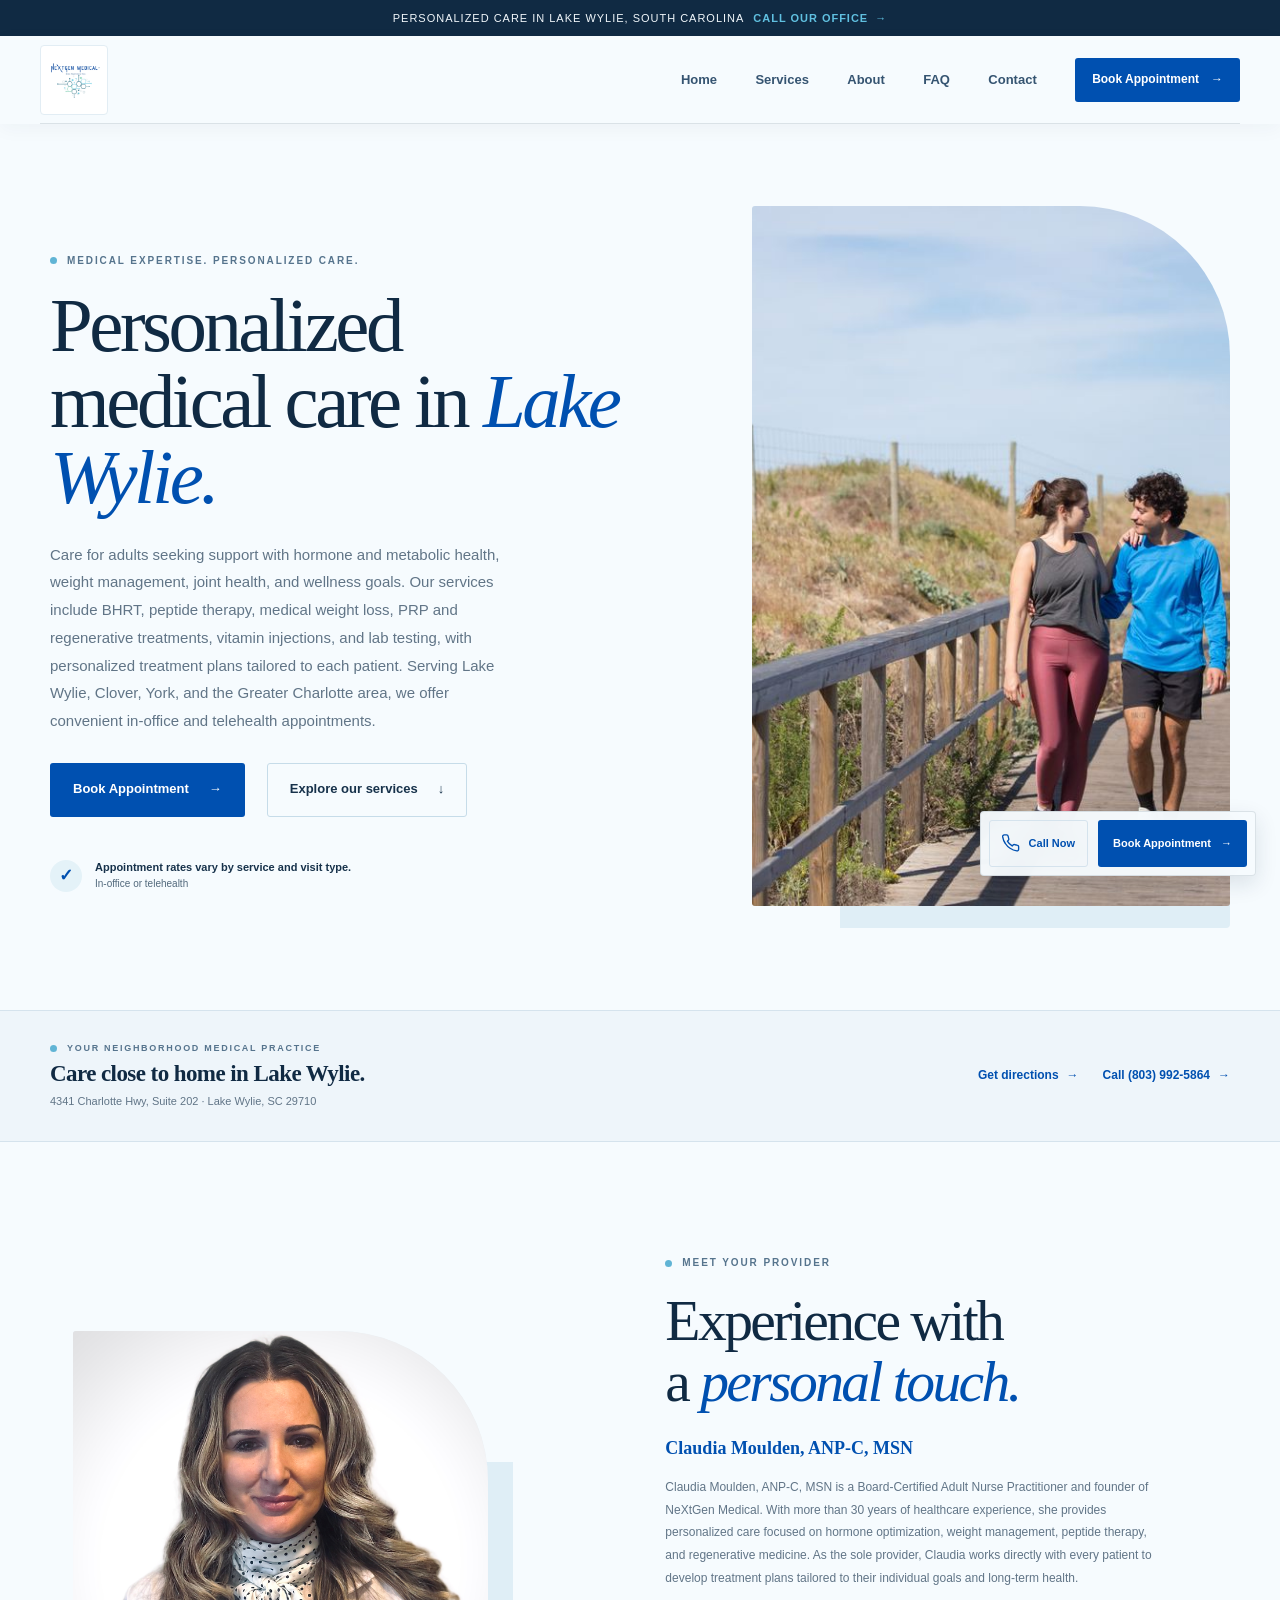
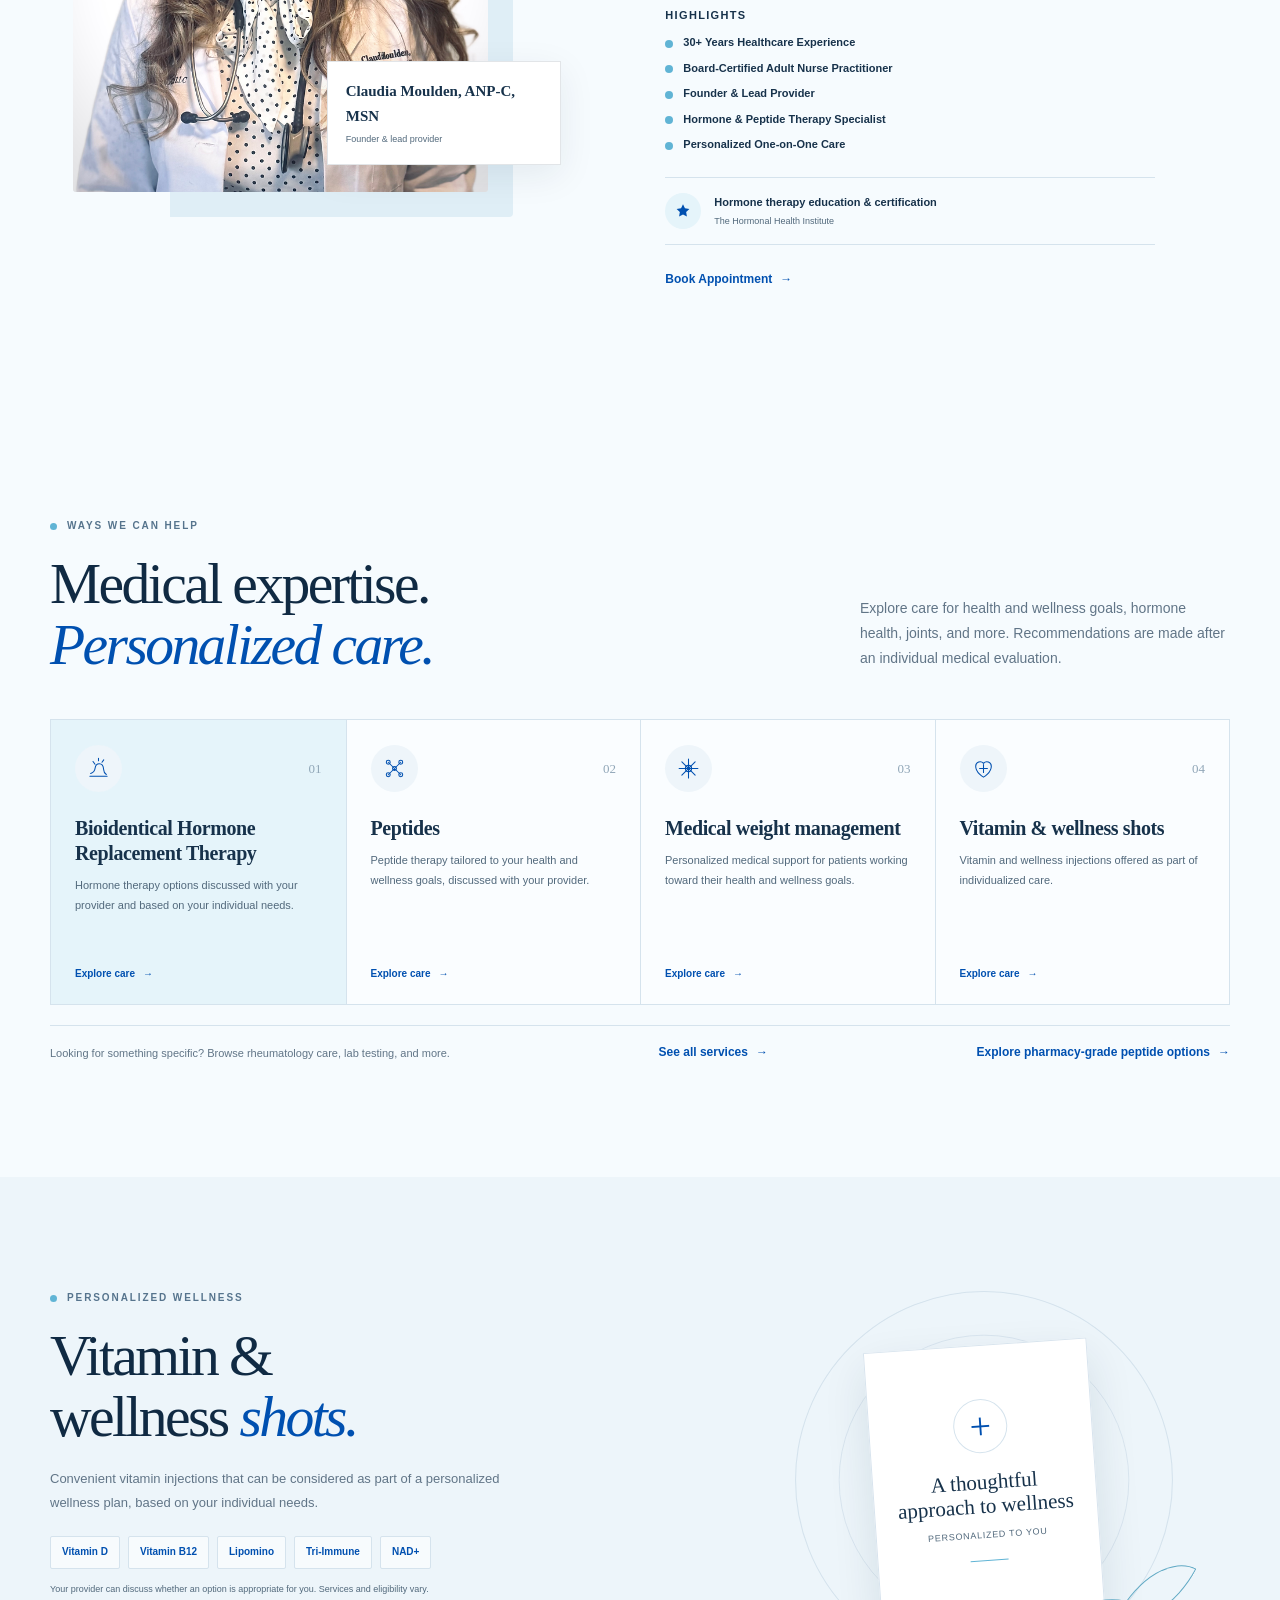
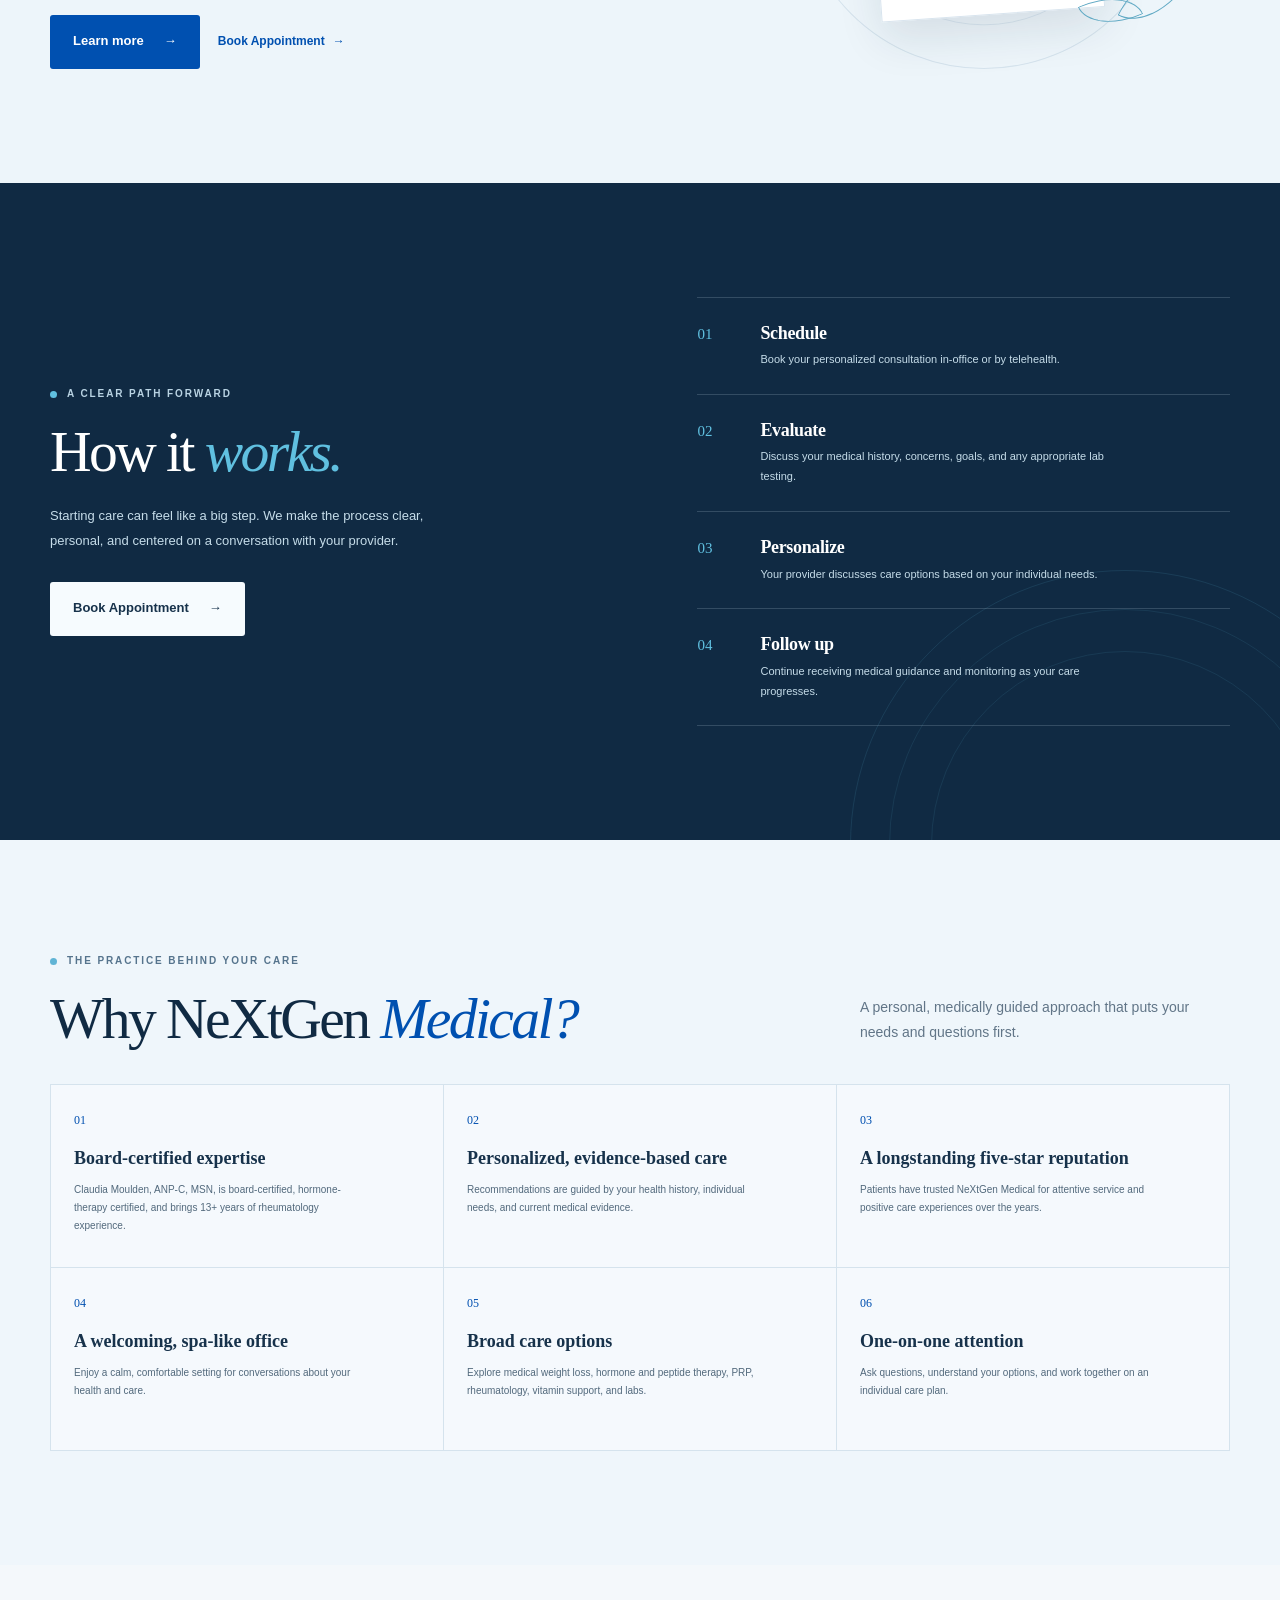
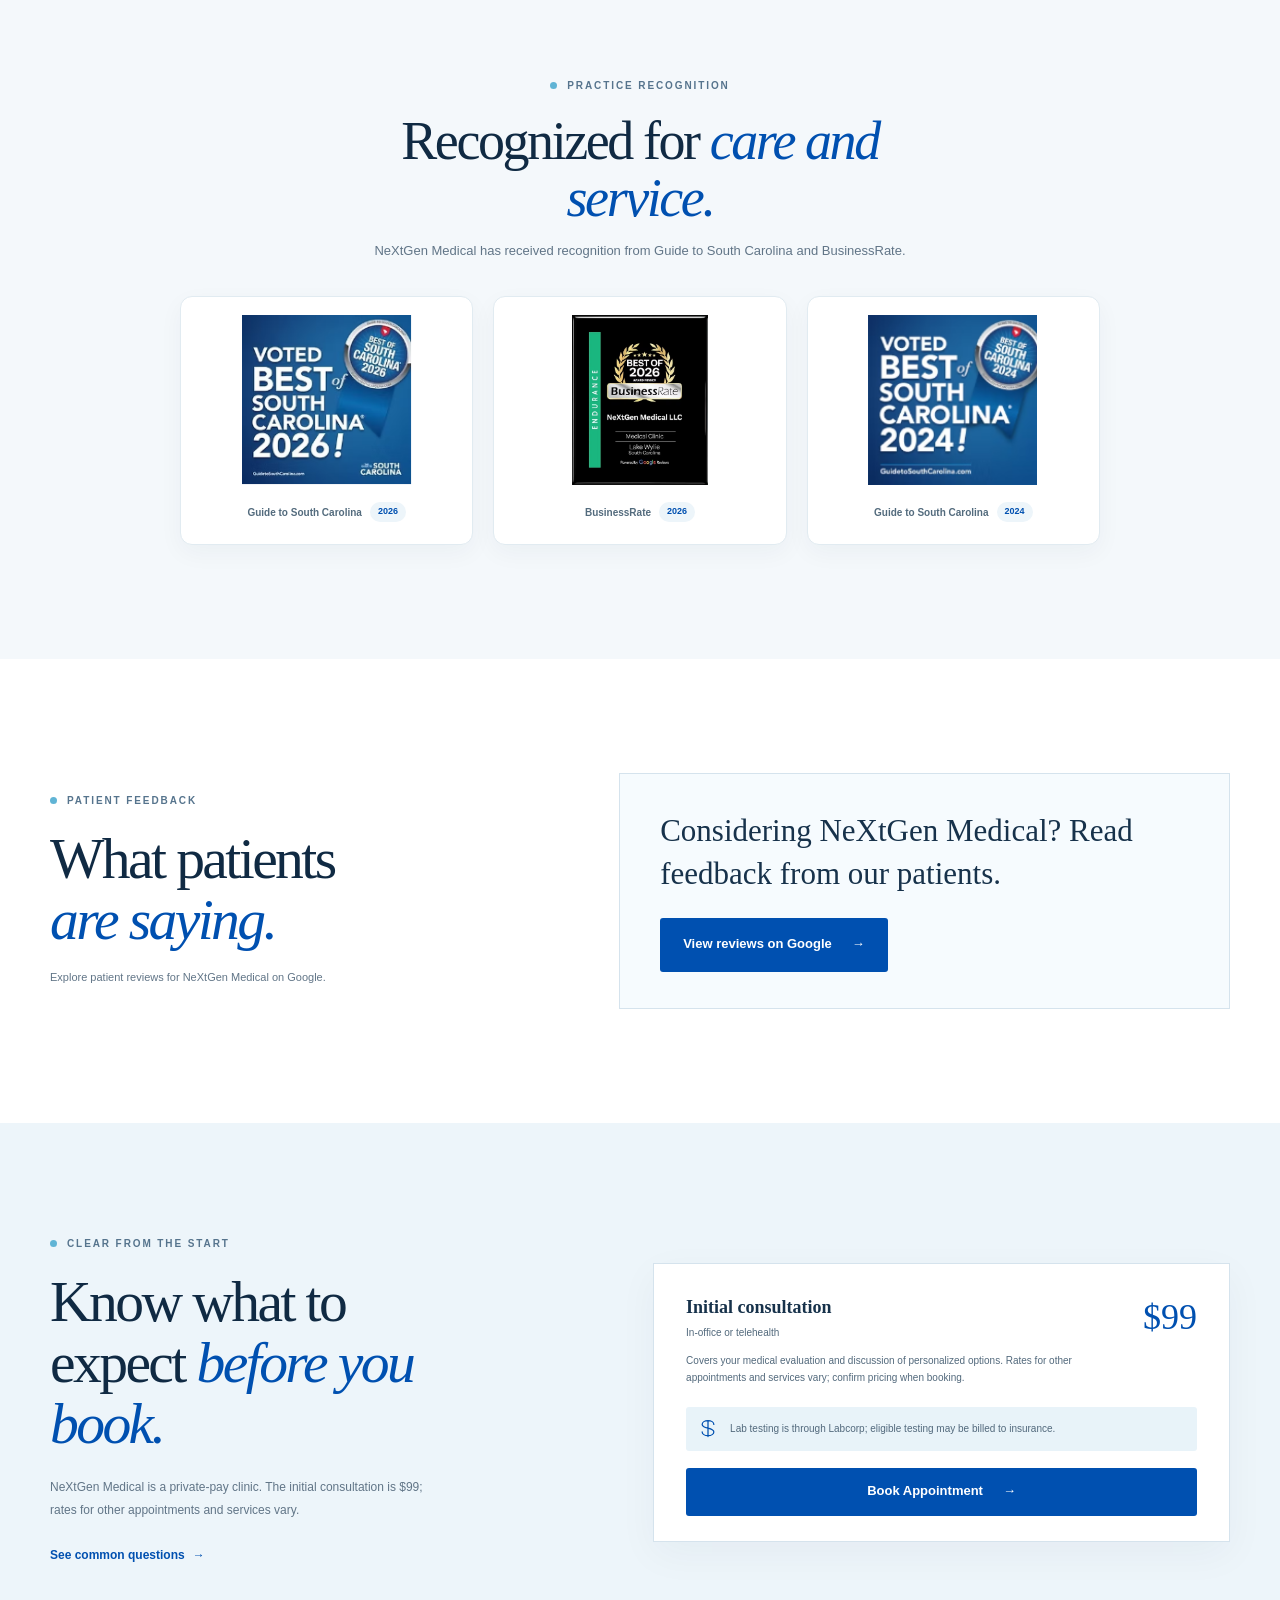
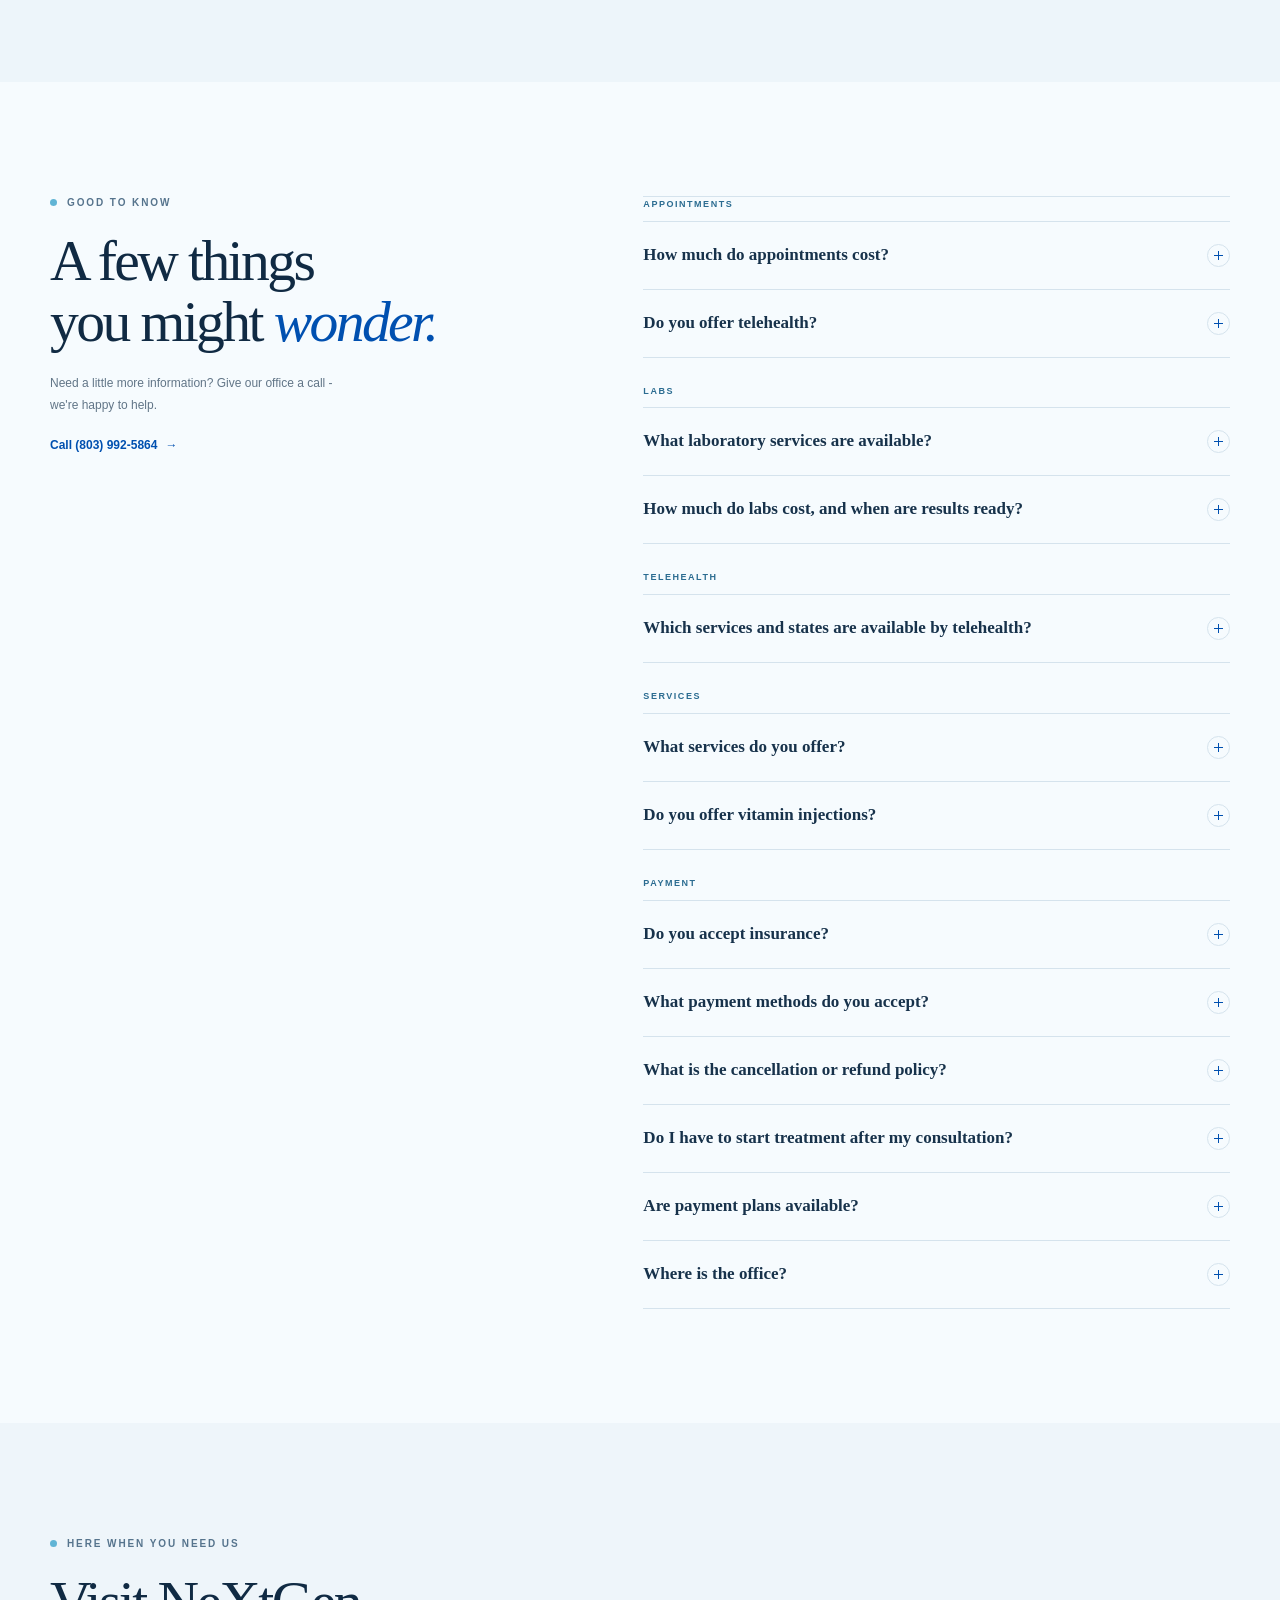
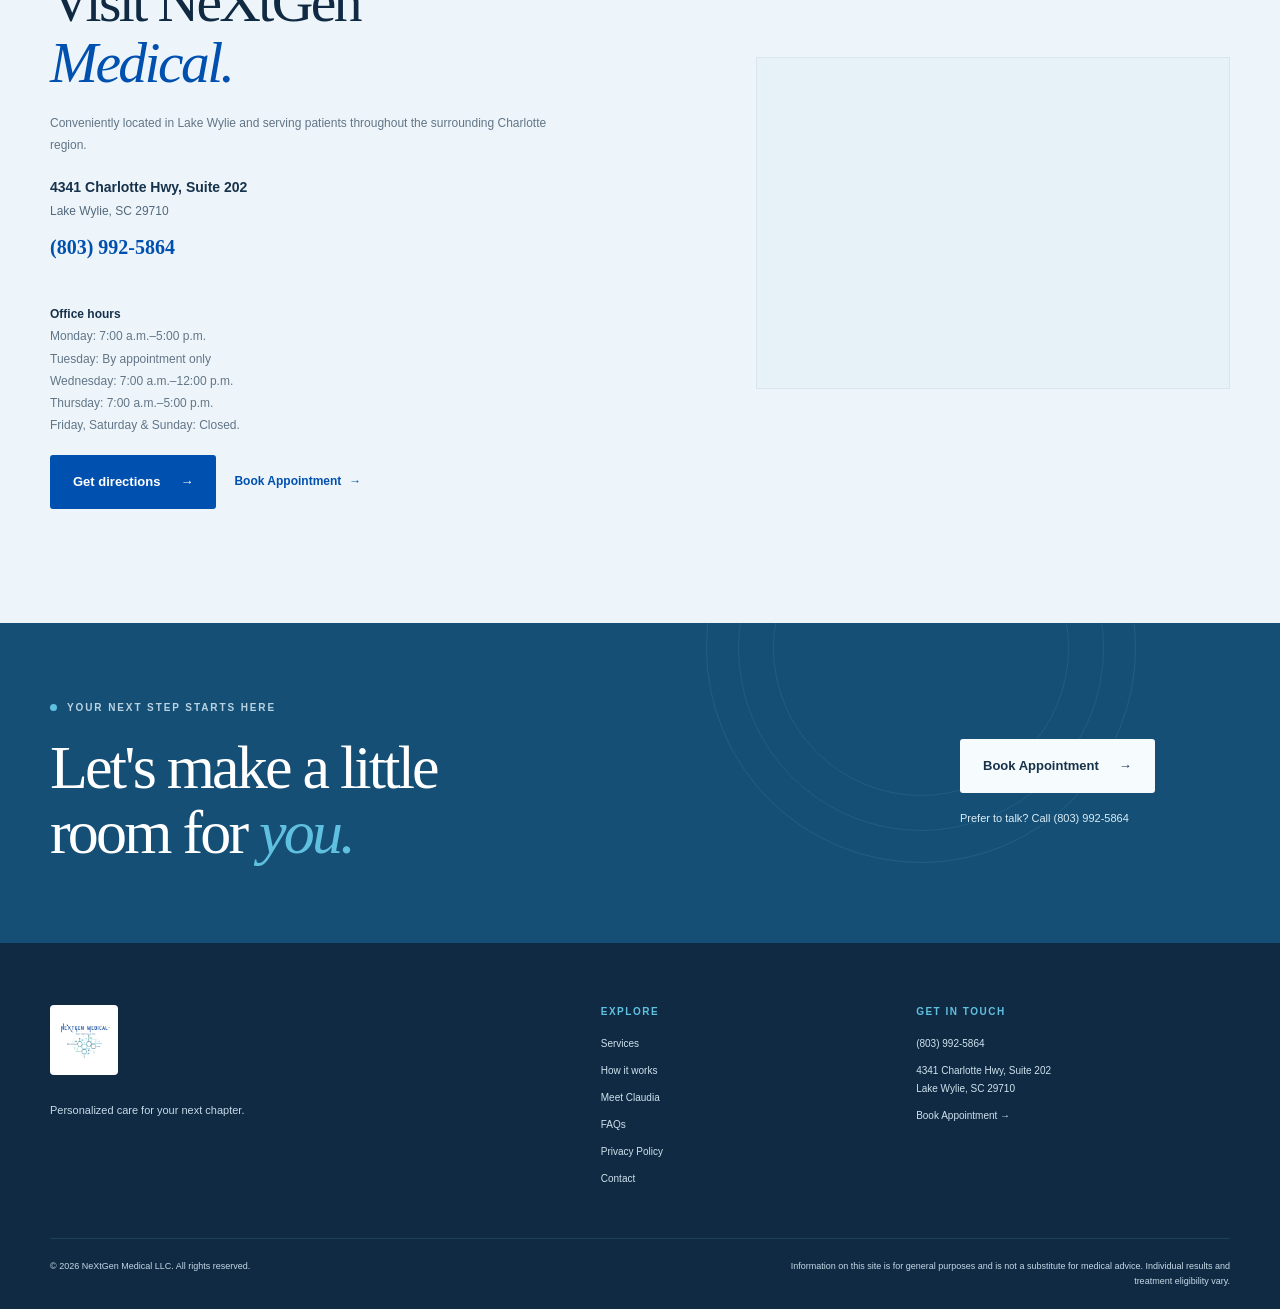
==== commit 16a8f105: "Restore provider section homepage position Co-authored-by: Copilot <223556219+Copilot@users.noreply." ====
--- a/index.html
+++ b/index.html
@@ -153,108 +153,6 @@
         </div>
       </section>
 
-      <section class="services section-wrap section-pad" id="services">
-        <div class="section-heading">
-          <div>
-            <p class="eyebrow"><span class="eyebrow-dot"></span> Ways we can help</p>
-            <h2>Medical expertise.<br><em>Personalized care.</em></h2>
-          </div>
-          <p class="section-lead">
-            Explore care for health and wellness goals, hormone health, joints, and more.
-            Recommendations are made after an individual medical evaluation.
-          </p>
-        </div>
-
-        <div class="service-grid">
-          <article class="service-card service-card-featured">
-            <div class="service-card-top">
-              <span class="service-icon" aria-hidden="true">
-                <svg viewBox="0 0 32 32" fill="none"><path d="M6 22.5c3.6-1.2 5.3-3.7 5.7-7.1.4-3.5 2.3-5.6 5.3-5.6 3.6 0 5.3 3.2 5.5 7.1.2 3.4 1.1 5.3 3.5 6.8" /><path d="M5 26h22M11.5 10.5 9 7m11.5 1 2.2-3M16 6V3" /></svg>
-              </span>
-              <span class="card-number">01</span>
-            </div>
-            <h3>Bioidentical Hormone Replacement Therapy</h3>
-            <p>Hormone therapy options discussed with your provider and based on your individual needs.</p>
-            <a href="services/hormone-therapy.html">Explore care <span aria-hidden="true">&rarr;</span></a>
-          </article>
-
-          <article class="service-card">
-            <div class="service-card-top">
-              <span class="service-icon" aria-hidden="true">
-                <svg viewBox="0 0 32 32" fill="none"><path d="m8 8 16 16m0-16L8 24M8 8h.01M24 8h.01M8 24h.01M24 24h.01M16 16h.01" /><circle cx="8" cy="8" r="2.5" /><circle cx="24" cy="8" r="2.5" /><circle cx="8" cy="24" r="2.5" /><circle cx="24" cy="24" r="2.5" /><circle cx="16" cy="16" r="2.5" /></svg>
-              </span>
-              <span class="card-number">02</span>
-            </div>
-            <h3>Peptides</h3>
-            <p>Peptide therapy tailored to your health and wellness goals, discussed with your provider.</p>
-            <a href="services/peptides.html">Explore care <span aria-hidden="true">&rarr;</span></a>
-          </article>
-
-          <article class="service-card">
-            <div class="service-card-top">
-              <span class="service-icon" aria-hidden="true">
-                <svg viewBox="0 0 32 32" fill="none"><path d="M16 4v24M4 16h24M7.51 7.51l16.98 16.98m0-16.98L7.51 24.49" /><circle cx="16" cy="16" r="4" /></svg>
-              </span>
-              <span class="card-number">03</span>
-            </div>
-            <h3>Medical weight management</h3>
-            <p>Personalized medical support for patients working toward their health and wellness goals.</p>
-            <a href="services/weight-management.html">Explore care <span aria-hidden="true">&rarr;</span></a>
-          </article>
-
-          <article class="service-card">
-            <div class="service-card-top">
-              <span class="service-icon" aria-hidden="true">
-                <svg viewBox="0 0 32 32" fill="none"><path d="M16 27s-10-5.6-10-14a5.7 5.7 0 0 1 10-3.6A5.7 5.7 0 0 1 26 13c0 8.4-10 14-10 14Z" /><path d="M11 16h10M16 11v10" /></svg>
-              </span>
-              <span class="card-number">04</span>
-            </div>
-            <h3>Vitamin &amp; wellness shots</h3>
-            <p>Vitamin and wellness injections offered as part of individualized care.</p>
-            <a href="services/vitamins.html">Explore care <span aria-hidden="true">&rarr;</span></a>
-          </article>
-        </div>
-        <div class="services-more">
-          <p>Looking for something specific? Browse rheumatology care, lab testing, and more.</p>
-          <a class="text-link text-link-dark" href="services.html">See all services <span aria-hidden="true">&rarr;</span></a>
-          <a class="text-link text-link-dark" href="services/peptides.html">Explore pharmacy-grade peptide options <span aria-hidden="true">&rarr;</span></a>
-        </div>
-      </section>
-
-      <section class="vitamin-feature section-pad" id="vitamins">
-        <div class="section-wrap vitamin-inner">
-          <div class="vitamin-copy">
-            <p class="eyebrow"><span class="eyebrow-dot"></span> Personalized wellness</p>
-            <h2>Vitamin &amp;<br>wellness <em>shots.</em></h2>
-            <p>Convenient vitamin injections that can be considered as part of a personalized wellness plan, based on your individual needs.</p>
-            <div class="vitamin-options" aria-label="Available vitamin and wellness injections">
-              <span>Vitamin D</span>
-              <span>Vitamin B12</span>
-              <span>Lipomino</span>
-              <span>Tri-Immune</span>
-              <span>NAD+</span>
-            </div>
-            <p class="vitamin-disclaimer">Your provider can discuss whether an option is appropriate for you. Services and eligibility vary.</p>
-            <div class="vitamin-actions">
-              <a class="button button-dark" href="services/vitamins.html">Learn more <span aria-hidden="true">&rarr;</span></a>
-              <a class="text-link text-link-dark" href="https://d2oe0ra32qx05a.cloudfront.net/?practiceKey=k_1_97990" target="_blank" rel="noopener noreferrer">Book Appointment <span aria-hidden="true">&rarr;</span></a>
-            </div>
-          </div>
-          <div class="vitamin-visual" aria-hidden="true">
-            <span class="vitamin-circle vitamin-circle-one"></span>
-            <span class="vitamin-circle vitamin-circle-two"></span>
-            <div class="vitamin-card">
-              <span class="vitamin-symbol">+</span>
-              <span class="vitamin-card-title">A thoughtful<br>approach to wellness</span>
-              <span class="vitamin-card-note">Personalized to you</span>
-              <span class="vitamin-card-lines"></span>
-            </div>
-            <span class="vitamin-leaf vitamin-leaf-one"></span>
-            <span class="vitamin-leaf vitamin-leaf-two"></span>
-          </div>
-        </div>
-      </section>
-
       <section class="provider section-wrap section-pad" id="provider">
         <div class="provider-photo-wrap provider-photo-wrap-desktop">
           <img
@@ -301,6 +199,108 @@
         </div>
       </section>
 
+      <section class="services section-wrap section-pad" id="services">
+        <div class="section-heading">
+          <div>
+            <p class="eyebrow"><span class="eyebrow-dot"></span> Ways we can help</p>
+            <h2>Medical expertise.<br><em>Personalized care.</em></h2>
+          </div>
+          <p class="section-lead">
+            Explore care for health and wellness goals, hormone health, joints, and more.
+            Recommendations are made after an individual medical evaluation.
+          </p>
+        </div>
+
+        <div class="service-grid">
+          <article class="service-card service-card-featured">
+            <div class="service-card-top">
+              <span class="service-icon" aria-hidden="true">
+                <svg viewBox="0 0 32 32" fill="none"><path d="M6 22.5c3.6-1.2 5.3-3.7 5.7-7.1.4-3.5 2.3-5.6 5.3-5.6 3.6 0 5.3 3.2 5.5 7.1.2 3.4 1.1 5.3 3.5 6.8" /><path d="M5 26h22M11.5 10.5 9 7m11.5 1 2.2-3M16 6V3" /></svg>
+              </span>
+              <span class="card-number">01</span>
+            </div>
+            <h3>Bioidentical Hormone Replacement Therapy</h3>
+            <p>Hormone therapy options discussed with your provider and based on your individual needs.</p>
+            <a href="services/hormone-therapy.html">Explore care <span aria-hidden="true">&rarr;</span></a>
+          </article>
+
+          <article class="service-card">
+            <div class="service-card-top">
+              <span class="service-icon" aria-hidden="true">
+                <svg viewBox="0 0 32 32" fill="none"><path d="m8 8 16 16m0-16L8 24M8 8h.01M24 8h.01M8 24h.01M24 24h.01M16 16h.01" /><circle cx="8" cy="8" r="2.5" /><circle cx="24" cy="8" r="2.5" /><circle cx="8" cy="24" r="2.5" /><circle cx="24" cy="24" r="2.5" /><circle cx="16" cy="16" r="2.5" /></svg>
+              </span>
+              <span class="card-number">02</span>
+            </div>
+            <h3>Peptides</h3>
+            <p>Peptide therapy tailored to your health and wellness goals, discussed with your provider.</p>
+            <a href="services/peptides.html">Explore care <span aria-hidden="true">&rarr;</span></a>
+          </article>
+
+          <article class="service-card">
+            <div class="service-card-top">
+              <span class="service-icon" aria-hidden="true">
+                <svg viewBox="0 0 32 32" fill="none"><path d="M16 4v24M4 16h24M7.51 7.51l16.98 16.98m0-16.98L7.51 24.49" /><circle cx="16" cy="16" r="4" /></svg>
+              </span>
+              <span class="card-number">03</span>
+            </div>
+            <h3>Medical weight management</h3>
+            <p>Personalized medical support for patients working toward their health and wellness goals.</p>
+            <a href="services/weight-management.html">Explore care <span aria-hidden="true">&rarr;</span></a>
+          </article>
+
+          <article class="service-card">
+            <div class="service-card-top">
+              <span class="service-icon" aria-hidden="true">
+                <svg viewBox="0 0 32 32" fill="none"><path d="M16 27s-10-5.6-10-14a5.7 5.7 0 0 1 10-3.6A5.7 5.7 0 0 1 26 13c0 8.4-10 14-10 14Z" /><path d="M11 16h10M16 11v10" /></svg>
+              </span>
+              <span class="card-number">04</span>
+            </div>
+            <h3>Vitamin &amp; wellness shots</h3>
+            <p>Vitamin and wellness injections offered as part of individualized care.</p>
+            <a href="services/vitamins.html">Explore care <span aria-hidden="true">&rarr;</span></a>
+          </article>
+        </div>
+        <div class="services-more">
+          <p>Looking for something specific? Browse rheumatology care, lab testing, and more.</p>
+          <a class="text-link text-link-dark" href="services.html">See all services <span aria-hidden="true">&rarr;</span></a>
+          <a class="text-link text-link-dark" href="services/peptides.html">Explore pharmacy-grade peptide options <span aria-hidden="true">&rarr;</span></a>
+        </div>
+      </section>
+
+      <section class="vitamin-feature section-pad" id="vitamins">
+        <div class="section-wrap vitamin-inner">
+          <div class="vitamin-copy">
+            <p class="eyebrow"><span class="eyebrow-dot"></span> Personalized wellness</p>
+            <h2>Vitamin &amp;<br>wellness <em>shots.</em></h2>
+            <p>Convenient vitamin injections that can be considered as part of a personalized wellness plan, based on your individual needs.</p>
+            <div class="vitamin-options" aria-label="Available vitamin and wellness injections">
+              <span>Vitamin D</span>
+              <span>Vitamin B12</span>
+              <span>Lipomino</span>
+              <span>Tri-Immune</span>
+              <span>NAD+</span>
+            </div>
+            <p class="vitamin-disclaimer">Your provider can discuss whether an option is appropriate for you. Services and eligibility vary.</p>
+            <div class="vitamin-actions">
+              <a class="button button-dark" href="services/vitamins.html">Learn more <span aria-hidden="true">&rarr;</span></a>
+              <a class="text-link text-link-dark" href="https://d2oe0ra32qx05a.cloudfront.net/?practiceKey=k_1_97990" target="_blank" rel="noopener noreferrer">Book Appointment <span aria-hidden="true">&rarr;</span></a>
+            </div>
+          </div>
+          <div class="vitamin-visual" aria-hidden="true">
+            <span class="vitamin-circle vitamin-circle-one"></span>
+            <span class="vitamin-circle vitamin-circle-two"></span>
+            <div class="vitamin-card">
+              <span class="vitamin-symbol">+</span>
+              <span class="vitamin-card-title">A thoughtful<br>approach to wellness</span>
+              <span class="vitamin-card-note">Personalized to you</span>
+              <span class="vitamin-card-lines"></span>
+            </div>
+            <span class="vitamin-leaf vitamin-leaf-one"></span>
+            <span class="vitamin-leaf vitamin-leaf-two"></span>
+          </div>
+        </div>
+      </section>
+
       <section class="approach section-pad" id="approach">
         <div class="section-wrap approach-inner">
           <div class="approach-copy">
